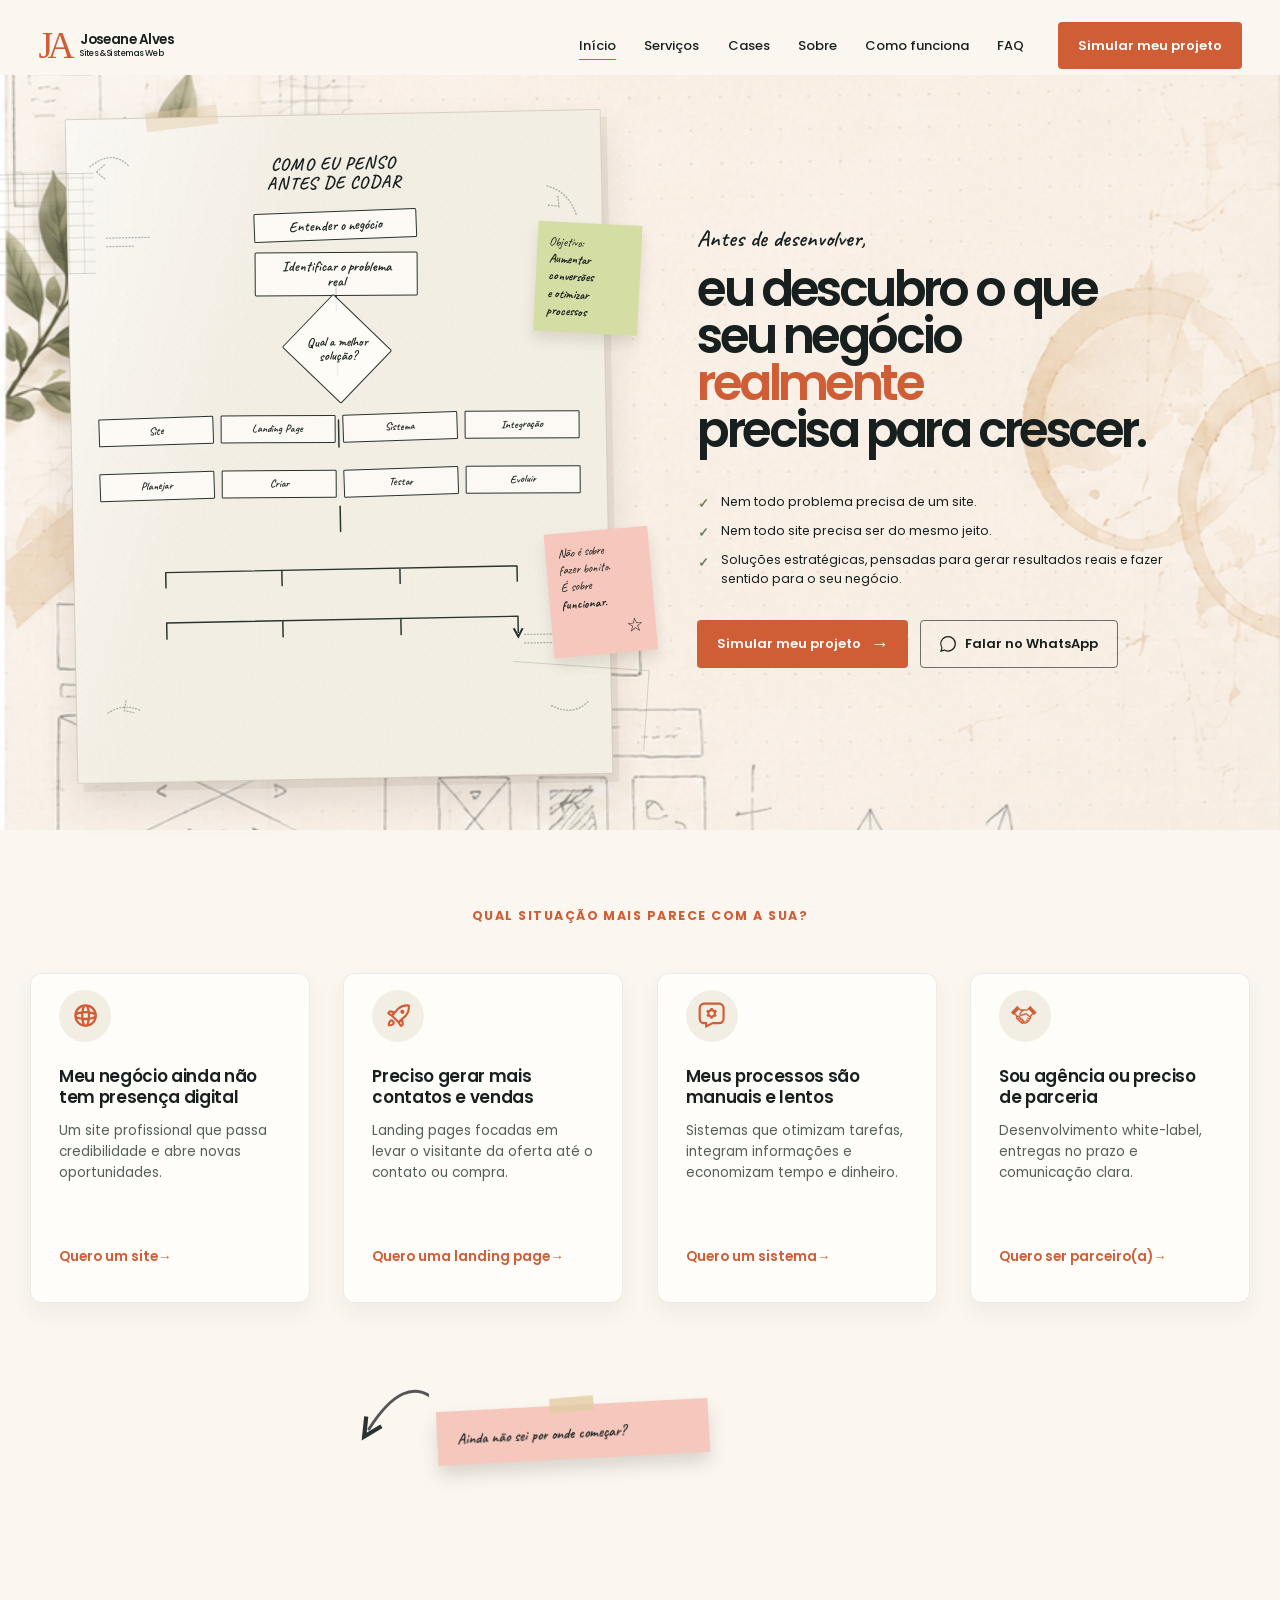
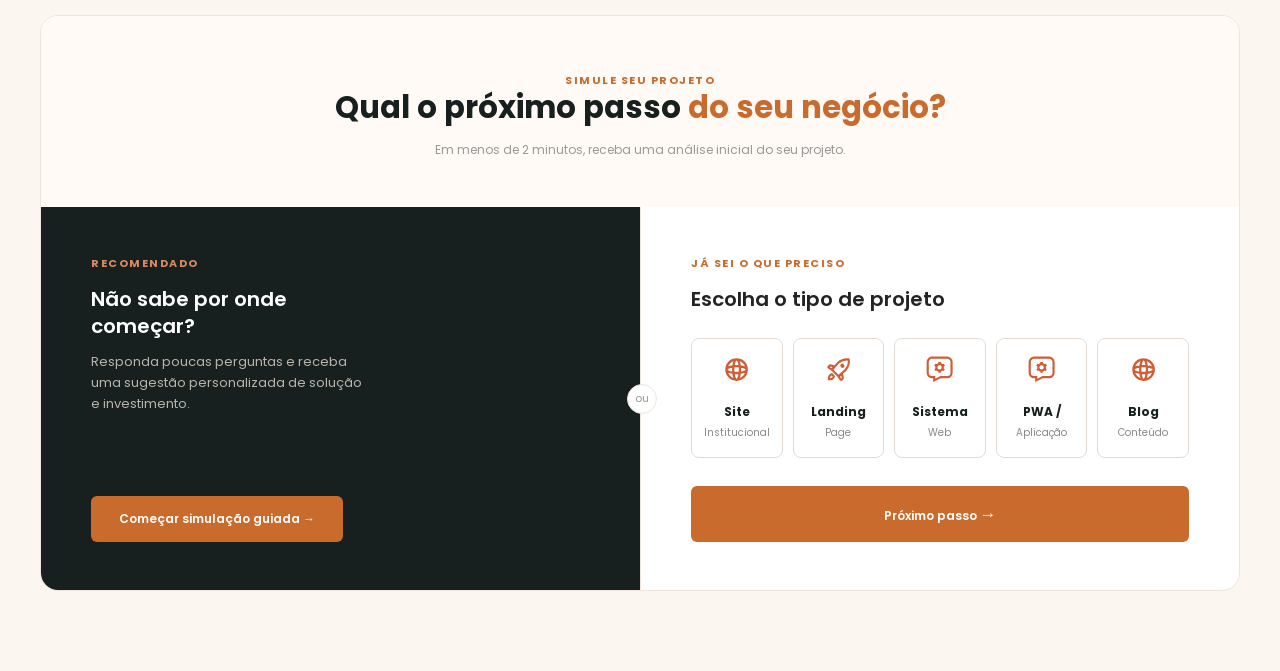
==== index.html @ 9ab56c83 "Criaçao da seçao do simulador com a versao beta dele funcionando (apenas para teste; o resultador na" ====
<!doctype html>
<html lang="pt-BR" class="is-mobile-hero">

<head>
  <!-- Metadados mínimos para uma página responsiva e encontrável. -->
  <meta charset="UTF-8">
  <meta name="viewport" content="width=device-width, initial-scale=1.0">
  <meta name="description"
    content="Joseane Alves — Sites e Sistemas Web pensados de forma estratégica para o seu negócio.">
  <title>Joseane Alves | Sites &amp; Sistemas Web</title>
  <!-- Poppins organiza a interface; Caveat dá o tom humano aos elementos de processo. -->
  <link rel="preconnect" href="https://fonts.googleapis.com">
  <link rel="preconnect" href="https://fonts.gstatic.com" crossorigin>
  <link
    href="https://fonts.googleapis.com/css2?family=Caveat:wght@500;600;700&amp;family=Poppins:wght@400;500;600;700&amp;display=swap"
    rel="stylesheet">
  <link rel="stylesheet" href="https://cloudflare.com">
  <link rel="stylesheet" href="css/style.css">
  <link rel="stylesheet" href="components/PostIt.css">
  <link rel="stylesheet" href="components/section-situacao.css">
  <link rel="stylesheet" href="components/simulador.css">
  <link rel="stylesheet" href="components/SituationCard.css">
</head>

<body>
  <!-- HEADER: marca, navegação desktop e gatilho acessível do menu móvel. -->
  <header class="site-header">
    <div class="site-header__inner container">
      <!-- A marca é um link para o início para facilitar o retorno à Hero. -->
      <a class="brand" href="#inicio" aria-label="Joseane Alves — início">
        <span class="brand__monogram" aria-hidden="true">JA</span>
        <span class="brand__name">Joseane Alves<small>Sites &amp; Sistemas Web</small></span>
      </a>

      <!-- Esta navegação só aparece acima do breakpoint de tablet. -->
      <nav class="desktop-nav" aria-label="Navegação principal">
        <a aria-current="page" href="#inicio">Início</a>
        <a href="#servicos">Serviços</a>
        <a href="#cases">Cases</a>
        <a href="#sobre">Sobre</a>
        <a href="#como-funciona">Como funciona</a>
        <a href="#faq">FAQ</a>
      </nav>

      <a class="header-cta" href="#simulador">Simular meu projeto</a>

      <!-- aria-controls aponta para #mobile-menu; o JS atualiza aria-expanded. -->
      <button class="menu-toggle" type="button" aria-expanded="false" aria-controls="mobile-menu">
        <span class="sr-only">Abrir menu</span>
        <span aria-hidden="true"></span><span aria-hidden="true"></span><span aria-hidden="true"></span>
      </button>
    </div>

    <!-- O atributo hidden garante que o menu fechado não receba foco. -->
    <nav class="mobile-nav" id="mobile-menu" aria-label="Navegação móvel" hidden>
      <div class="container mobile-nav__inner">
        <a aria-current="page" href="#inicio">Início</a>
        <a href="#servicos">Serviços</a><a href="#cases">Cases</a><a href="#sobre">Sobre</a>
        <a href="#como-funciona">Como funciona</a><a href="#faq">FAQ</a>
        <a class="button button--primary" href="#simulador">Simular meu projeto <span aria-hidden="true">→</span></a>
      </div>
    </nav>
  </header>

  <main id="inicio">
    <!-- HERO: a única seção desta primeira etapa. -->
    <section class="hero" aria-labelledby="hero-title">
      <div class="hero__inner container">
        <!-- Coluna editorial: mantém o único h1 do documento. -->
        <div class="hero__copy">
          <p class="hero__eyebrow">Antes de desenvolver,</p>
          <h1 id="hero-title">eu descubro o que<br>seu negócio <em>realmente</em><br>precisa para crescer.</h1>

          <ul class="hero__points">
            <li>Nem todo problema precisa de um site.</li>
            <li>Nem todo site precisa ser do mesmo jeito.</li>
            <li>Soluções estratégicas, pensadas para gerar resultados reais e fazer sentido para o seu negócio.</li>
          </ul>

          <div class="hero__actions">
            <a class="button button--primary" href="#simulador">Simular meu projeto <span
                aria-hidden="true">→</span></a>
            <!-- Troque somente WHATSAPP_NUMBER por DDI + DDD + número, sem espaços. -->
            <a class="button button--secondary" href="https://wa.me/5531988762922" data-whatsapp-link>
              <svg aria-hidden="true" viewBox="0 0 24 24">
                <path
                  d="M20.5 3.5A11.7 11.7 0 0 0 12.1 0C5.6 0 .4 5.3.4 11.8c0 2.1.6 4.1 1.6 5.8L.2 24l6.6-1.7a11.6 11.6 0 0 0 5.3 1.3h.1c6.5 0 11.7-5.3 11.7-11.8 0-3.1-1.2-6.1-3.4-8.3Zm-8.4 18.1h-.1a9.7 9.7 0 0 1-4.9-1.3l-.4-.2-3.9 1 1-3.8-.3-.4a9.9 9.9 0 1 1 8.6 4.7Z" />
              </svg>
              Falar no WhatsApp
            </a>
          </div>
        </div>

        <!-- Coluna visual: fluxo composto por HTML; o SVG complementa apenas as conexões. -->
        <div class="hero__visual" aria-label="Fluxograma: como eu penso antes de codar">
          <!-- Desktop -->
          <div class="paper-flow">
            <div class="paper-flow__tape" aria-hidden="true"></div>
            <!-- Rabiscos sutis para tirar o aspecto geométrico/corporativo do papel. -->
            <svg class="flow-doodle" viewBox="0 0 500 620" preserveAspectRatio="none" aria-hidden="true">
              <path
                d="M22 44c14-11 26-11 36 0m-30 5 8 7m-8-7 8-7M449 70c14 4 23 14 27 28m-26-10 10 1m-1-9 1 10M29 555c9-6 20-7 30-2m-13-9-2 9 9 2M444 556c13 7 25 6 34-3" />
              <path d="M36 111h42m-42 8h25M420 489h43m-43 8h29" />
            </svg>
            <p class="flow-title">Como eu penso<br>antes de codar</p>

            <!-- Post-its independentes: fáceis de editar sem tocar no diagrama. -->
            <div class="sticky sticky--goal">Objetivo:<br><strong>Aumentar conversões<br>e otimizar processos</strong>
            </div>
            <div class="sticky sticky--function">Não é sobre<br>fazer bonito.<br>É
              sobre<br><strong>funcionar.</strong><span aria-hidden="true">☆</span></div>

            <!-- Linhas do fluxo. viewBox mantém a proporção ao redimensionar o papel. -->
            <svg class="flow-lines" viewBox="0 0 500 620" preserveAspectRatio="none" aria-hidden="true">
              <defs>
                <marker id="arrow" markerWidth="9" markerHeight="9" refX="4" refY="4" orient="auto">
                  <path d="M1 1 7 4 1 7" fill="none" stroke="currentColor" stroke-width="1.4" />
                </marker>
              </defs>
              <path class="flow-line"
                d="M250 95 L250 126 M250 167 L250 198 M250 248 L250 278 M250 344 L250 372 M67 414 H433 M67 414 V431 M188 414 V431 M311 414 V431 M433 414 V431 M67 470 H433 M67 470 V488 M188 470 V488 M311 470 V488 M433 470 V488"
                marker-end="url(#arrow)" />
            </svg>

            <!-- Etapas principais. Mantê-las em HTML preserva leitura e adaptação responsiva. -->
            <ol class="flow-steps">
              <li class="flow-step flow-step--understand"><span>Entender o negócio</span></li>
              <li class="flow-step flow-step--identify"><span>Identificar o problema<br>real</span></li>
              <li class="flow-step flow-step--decision"><span>Qual a melhor<br>solução?</span></li>
            </ol>
            <div class="flow-solutions" aria-label="Soluções possíveis"><span>Site</span><span>Landing
                Page</span><span>Sistema</span><span>Integração</span></div>
            <div class="flow-process" aria-label="Etapas do processo">
              <span>Planejar</span><span>Criar</span><span>Testar</span><span>Evoluir</span>
            </div>

            <!-- Em celular, o resumo é inicial e details dá acesso ao conteúdo completo sem JavaScript. -->
            <details class="mobile-flow-details">
              <summary>Ver fluxo completo</summary>
              <div>
                <p><strong>Soluções</strong></p>
                <p>Site · Landing Page · Sistema · Integração</p>
                <p><strong>Processo</strong></p>
                <p>Planejar · Criar · Testar · Evoluir</p>
              </div>
            </details>
          </div>

          <!-- Tablet/Mobile -->
          <picture class="paper-image">

            <source media="(max-width:560px)" srcset="assets/svg/Folha-papel-mobile.svg">

            <img src="assets/svg/Folha-papel-tablet.svg" alt="Fluxograma ilustrando meu processo de trabalho.">

          </picture>

        </div>
      </div>
    </section>
    </div>

    <!-- ============================================================
     SEÇÃO: Qual situação mais parece com a sua
     ============================================================ -->
    <section class="situacao" id="situacao" aria-labelledby="situacao-titulo">
      <div class="container situacao__inner">

        <p class="situacao__eyebrow" id="situacao-titulo">Qual situação mais parece com a sua?</p>

        <div class="situacao__grid" data-situacao-grid>

          <!-- Card 1 -->
          <details class="situation-card" open style="--card-delay: 80ms;">
            <summary class="situation-card__summary">
              <span class="situation-card__icon-wrap">
                <svg class="situation-card__icon" width="16px" height="16px" viewBox="0 0 24 24" fill="none"
                  xmlns="http://www.w3.org/2000/svg">
                  <g id="SVGRepo_bgCarrier" stroke-width="0"></g>
                  <g id="SVGRepo_tracerCarrier" stroke-linecap="round" stroke-linejoin="round"></g>
                  <g id="SVGRepo_iconCarrier">
                    <path
                      d="M21 12C21 16.9706 16.9706 21 12 21M21 12C21 7.02944 16.9706 3 12 3M21 12C21 13.6569 16.9706 15 12 15C7.02944 15 3 13.6569 3 12M21 12C21 10.3431 16.9706 9 12 9C7.02944 9 3 10.3431 3 12M12 21C7.02944 21 3 16.9706 3 12M12 21C10.3431 21 9 16.9706 9 12C9 7.02944 10.3431 3 12 3M12 21C13.6569 21 15 16.9706 15 12C15 7.02944 13.6569 3 12 3M3 12C3 7.02944 7.02944 3 12 3"
                      stroke="#cf5d35" stroke-width="2" stroke-linecap="round" stroke-linejoin="round"></path>
                  </g>
                </svg>
              </span>
              <h3 class="situation-card__title">Meu negócio ainda não tem presença digital</h3>
              <svg class="situation-card__chevron" viewBox="0 0 20 20" fill="none" xmlns="http://www.w3.org/2000/svg"
                aria-hidden="true" focusable="false">
                <path d="M7 4L13 10L7 16" stroke="currentColor" stroke-width="1.8" stroke-linecap="round"
                  stroke-linejoin="round" />
              </svg>
            </summary>
            <div class="situation-card__content">
              <div class="situation-card__content-inner">
                <p class="situation-card__text">Um site profissional que passa credibilidade e abre novas oportunidades.
                </p>
                <a class="situation-card__link" href="#contato">Quero um site <span aria-hidden="true">→</span></a>
              </div>
            </div>
          </details>

          <!-- Card 2 -->
          <details class="situation-card" open style="--card-delay: 80ms;">
            <summary class="situation-card__summary">
              <span class="situation-card__icon-wrap">
                <svg class="situation-card__icon" fill="#cf5d35" width="16px" height="16px" viewBox="0 0 16 16"
                  xmlns="http://www.w3.org/2000/svg">
                  <g id="SVGRepo_bgCarrier" stroke-width="0"></g>
                  <g id="SVGRepo_tracerCarrier" stroke-linecap="round" stroke-linejoin="round"></g>
                  <g id="SVGRepo_iconCarrier">
                    <path
                      d="M2.67 10.73a3.52 3.52 0 0 0-.94 1.93 5 5 0 0 0-.07 1.1v.58h.8a5.05 5.05 0 0 0 .88-.08 3.46 3.46 0 0 0 1.93-.94 1.76 1.76 0 0 0-.14-2.48 1.76 1.76 0 0 0-2.46-.11zm1.74 1.73a2.26 2.26 0 0 1-1.26.6h-.22v-.22a2.26 2.26 0 0 1 .6-1.26.36.36 0 0 1 .24-.08.67.67 0 0 1 .47.22.54.54 0 0 1 .17.74zM14.65 2.24a.91.91 0 0 0-.89-.89A8.75 8.75 0 0 0 7.27 3.5L5.64 5.4l-2.4-.5a1 1 0 0 0-.92.27l-.68.68a1 1 0 0 0-.28.81 1 1 0 0 0 .45.74l2.06 1.32.13.08 3.2 3.25.08.08 1.32 2.06a1 1 0 0 0 .74.45h.11a1 1 0 0 0 .7-.29l.68-.68a1 1 0 0 0 .27-.92l-.5-2.39 1.84-1.58a8.79 8.79 0 0 0 2.21-6.54zM3.11 6.15l1.32.28-.64.75-1-.67zm6.38 7.1-.67-1 .75-.64.28 1.32zm2.39-5.11.18.17zm-.28-.28L7.92 11 5 8.08 8.14 4.4a7.44 7.44 0 0 1 5.26-1.8 7.48 7.48 0 0 1-1.8 5.26z">
                    </path>
                    <path d="M11.13 6.63a1.19 1.19 0 0 0-.06-1.7 1.16 1.16 0 1 0-1.64 1.63 1.2 1.2 0 0 0 1.7.07z">
                    </path>
                  </g>
                </svg>
              </span>
              <h3 class="situation-card__title">Preciso gerar mais contatos e vendas</h3>
              <svg class="situation-card__chevron" viewBox="0 0 20 20" fill="none" xmlns="http://www.w3.org/2000/svg"
                aria-hidden="true" focusable="false">
                <path d="M7 4L13 10L7 16" stroke="currentColor" stroke-width="1.8" stroke-linecap="round"
                  stroke-linejoin="round" />
              </svg>
            </summary>
            <div class="situation-card__content">
              <div class="situation-card__content-inner">
                <p class="situation-card__text">Landing pages focadas em levar o visitante da oferta até o contato ou
                  compra.</p>
                <a class="situation-card__link" href="#contato">Quero uma landing page <span
                    aria-hidden="true">→</span></a>
              </div>
            </div>
          </details>

          <!-- Card 3 -->
          <details class="situation-card" open style="--card-delay: 160ms;">
            <summary class="situation-card__summary">
              <span class="situation-card__icon-wrap">
                <svg class="situation-card__icon" width="16px" height="16px" viewBox="0 0 24 24" id="Layer_1"
                  data-name="Layer 1" xmlns="http://www.w3.org/2000/svg" fill="none" stroke="none">
                  <g id="SVGRepo_bgCarrier" stroke-width="0"></g>
                  <g id="SVGRepo_tracerCarrier" stroke-linecap="round" stroke-linejoin="round"></g>
                  <g id="SVGRepo_iconCarrier">
                    <defs>
                      <style>
                        .cls-1 {
                          fill: none;
                          stroke: #cf5d35;
                          stroke-miterlimit: 10;
                          stroke-width: 1.91px;
                        }
                      </style>
                    </defs>
                    <circle class="cls-1" cx="12" cy="10.07" r="2.86"></circle>
                    <line class="cls-1" x1="12" y1="7.2" x2="12" y2="5.3"></line>
                    <line class="cls-1" x1="12" y1="7.2" x2="12" y2="5.3"></line>
                    <line class="cls-1" x1="12" y1="14.84" x2="12" y2="12.93"></line>
                    <line class="cls-1" x1="9.52" y1="8.64" x2="7.87" y2="7.68"></line>
                    <line class="cls-1" x1="9.52" y1="8.64" x2="7.87" y2="7.68"></line>
                    <line class="cls-1" x1="16.13" y1="12.45" x2="14.48" y2="11.5"></line>
                    <line class="cls-1" x1="14.48" y1="8.64" x2="16.13" y2="7.68"></line>
                    <line class="cls-1" x1="14.48" y1="8.64" x2="16.13" y2="7.68"></line>
                    <line class="cls-1" x1="7.87" y1="12.45" x2="9.52" y2="11.5"></line>
                    <path class="cls-1"
                      d="M1.5,5.3v9.54a3.82,3.82,0,0,0,3.82,3.82H7.23v2.86L13,18.66h5.73a3.82,3.82,0,0,0,3.82-3.82V5.3a3.82,3.82,0,0,0-3.82-3.82H5.32A3.82,3.82,0,0,0,1.5,5.3Z">
                    </path>
                  </g>
                </svg>

              </span>
              <h3 class="situation-card__title">Meus processos são manuais e lentos</h3>
              <svg class="situation-card__chevron" viewBox="0 0 20 20" fill="none" xmlns="http://www.w3.org/2000/svg"
                aria-hidden="true" focusable="false">
                <path d="M7 4L13 10L7 16" stroke="currentColor" stroke-width="1.8" stroke-linecap="round"
                  stroke-linejoin="round" />
              </svg>
            </summary>
            <div class="situation-card__content">
              <div class="situation-card__content-inner">
                <p class="situation-card__text">Sistemas que otimizam tarefas, integram informações e economizam tempo e
                  dinheiro.</p>
                <a class="situation-card__link" href="#contato">Quero um sistema <span aria-hidden="true">→</span></a>
              </div>
            </div>
          </details>

          <!-- Card 4 -->
          <details class="situation-card" open style="--card-delay: 240ms;">
            <summary class="situation-card__summary">
              <span class="situation-card__icon-wrap">
                <img class="situation-card__icon" src="assets/svg/Vector.svg" alt="Sou agência ou preciso de parceria">
              </span>
              <h3 class="situation-card__title">Sou agência ou preciso de parceria</h3>
              <svg class="situation-card__chevron" viewBox="0 0 20 20" fill="none" xmlns="http://www.w3.org/2000/svg"
                aria-hidden="true" focusable="false">
                <path d="M7 4L13 10L7 16" stroke="currentColor" stroke-width="1.8" stroke-linecap="round"
                  stroke-linejoin="round" />
              </svg>
            </summary>
            <div class="situation-card__content">
              <div class="situation-card__content-inner">
                <p class="situation-card__text">Desenvolvimento white-label, entregas no prazo e comunicação clara.</p>
                <a class="situation-card__link" href="#contato">Quero ser parceiro(a) <span
                    aria-hidden="true">→</span></a>
              </div>
            </div>
          </details>

        </div>

        <div class="situacao__footer" data-situacao-footer>
          <div class="situacao__prompt">
            <svg xmlns="http://w3.org" viewBox="0 0 100 100" width="100" height="100">
              <defs>
                <!-- Definição da ponta da seta em V (estilo desenho à mão) -->
                <marker id="arrow" viewBox="0 0 10 10" refX="6" refY="5" markerWidth="8" markerHeight="8"
                  orient="auto-start-reverse">
                  <path d="M 2 2 L 7 5 L 2 8" fill="none" stroke="#555" stroke-width="1.5" stroke-linecap="round"
                    stroke-linejoin="round" />
                </marker>
              </defs>

              <!-- O traçado começa na direita (105,40), sobe em arco e desce apontando para a esquerda (40,70) -->
              <path d="M 105 40 Q 75 15 40 70" fill="none" stroke="#555" stroke-width="3" stroke-linecap="round"
                marker-end="url(#arrow)" />
            </svg>


            <div class="post-it" style="--tilt: -3deg;" tabindex="0">
              <p class="post-it__line post-it__line--main">Ainda não sei por onde começar?</p>
              <p class="post-it__line post-it__line--reveal">Tudo bem. Eu descubro isso junto com você.</p>
            </div>
          </div>

          <a class="button button--primary situacao__cta" href="#simulador">
            Simular meu projeto <span aria-hidden="true">→</span>
          </a>
        </div>

      </div>
    </section>
    <section class="section" id="comoEuTrabalho" aria-labelledby="comoEuTrabalho-titulo">

    </section>
    <section class="quemSouEu" id="quemSouEu" aria-labelledby="quemSouEu-titulo">

    </section>
    <section class="casesEmDestaque" id="casesEmDestaque" aria-labelledby="casesEmDestaque-titulo">

    </section>
    <!-- ============================================================
     SIMULADOR — dois caminhos: guiado (recomendado para a maioria
     que ainda não sabe o que precisa) e escolha direta (para quem
     já sabe o tipo de projeto).
     ============================================================ -->

<section id="simulador">
 
  <div class="simulador-container">
 
    <!-- CABEÇALHO: fora da divisão de colunas, comanda a seção inteira -->
    <div class="simulador-cabecalho">
 
      <span class="simulador-label">
        SIMULE SEU PROJETO
      </span>
 
      <h2>
        Qual o
        próximo
        passo <span>do seu negócio?</span>
      </h2>
 
      <p class="simulador-tempo">
        Em menos de 2 minutos, receba uma
        análise inicial do seu projeto.
      </p>
 
    </div>
 
 
    <!-- COLUNAS: só se dividem depois do título -->
    <div class="simulador-colunas">
 
      <!-- CAMINHO GUIADO (recomendado) -->
      <aside class="simulador-beneficios">
 
        <span class="simulador-label">
          RECOMENDADO
        </span>
 
        <h3>
          Não sabe por onde
          começar?
        </h3>
 
        <p class="beneficio-intro">
          Responda poucas perguntas e receba
          uma sugestão personalizada de solução
          e investimento.
        </p>
 
        <button type="button" id="abrirSimulador" class="botao-iniciar">
          Começar simulação guiada
          <span aria-hidden="true">→</span>
        </button>
 
      </aside>
 
 
      <!-- ESCOLHA DIRETA -->
      <div class="simulador-escolha">
 
        <span class="simulador-label">
          JÁ SEI O QUE PRECISO
        </span>
 
        <h3>
          Escolha o tipo de projeto
        </h3>
 
        <div class="opcoes-projeto">
 
          <label class="opcao-projeto">
 
            <input type="checkbox" name="projeto" value="site">
 
            <span class="opcao-conteudo">
 
              <span class="opcao-icone">
                <svg class="situation-card__icon" width="16px" height="16px" viewBox="0 0 24 24" fill="none"
                  xmlns="http://www.w3.org/2000/svg">
                  <g id="SVGRepo_bgCarrier" stroke-width="0"></g>
                  <g id="SVGRepo_tracerCarrier" stroke-linecap="round" stroke-linejoin="round"></g>
                  <g id="SVGRepo_iconCarrier">
                    <path
                      d="M21 12C21 16.9706 16.9706 21 12 21M21 12C21 7.02944 16.9706 3 12 3M21 12C21 13.6569 16.9706 15 12 15C7.02944 15 3 13.6569 3 12M21 12C21 10.3431 16.9706 9 12 9C7.02944 9 3 10.3431 3 12M12 21C7.02944 21 3 16.9706 3 12M12 21C10.3431 21 9 16.9706 9 12C9 7.02944 10.3431 3 12 3M12 21C13.6569 21 15 16.9706 15 12C15 7.02944 13.6569 3 12 3M3 12C3 7.02944 7.02944 3 12 3"
                      stroke="#cf5d35" stroke-width="2" stroke-linecap="round" stroke-linejoin="round"></path>
                  </g>
                </svg>
 
              </span>
 
              <strong>Site</strong>
 
              <small>
                Institucional
              </small>
 
            </span>
 
          </label>
 
 
          <label class="opcao-projeto">
 
            <input type="checkbox" name="projeto" value="landing-page">
 
            <span class="opcao-conteudo">
 
              <span class="opcao-icone"><svg class="situation-card__icon" fill="#cf5d35" width="16px" height="16px"
                  viewBox="0 0 16 16" xmlns="http://www.w3.org/2000/svg">
                  <g id="SVGRepo_bgCarrier" stroke-width="0"></g>
                  <g id="SVGRepo_tracerCarrier" stroke-linecap="round" stroke-linejoin="round"></g>
                  <g id="SVGRepo_iconCarrier">
                    <path
                      d="M2.67 10.73a3.52 3.52 0 0 0-.94 1.93 5 5 0 0 0-.07 1.1v.58h.8a5.05 5.05 0 0 0 .88-.08 3.46 3.46 0 0 0 1.93-.94 1.76 1.76 0 0 0-.14-2.48 1.76 1.76 0 0 0-2.46-.11zm1.74 1.73a2.26 2.26 0 0 1-1.26.6h-.22v-.22a2.26 2.26 0 0 1 .6-1.26.36.36 0 0 1 .24-.08.67.67 0 0 1 .47.22.54.54 0 0 1 .17.74zM14.65 2.24a.91.91 0 0 0-.89-.89A8.75 8.75 0 0 0 7.27 3.5L5.64 5.4l-2.4-.5a1 1 0 0 0-.92.27l-.68.68a1 1 0 0 0-.28.81 1 1 0 0 0 .45.74l2.06 1.32.13.08 3.2 3.25.08.08 1.32 2.06a1 1 0 0 0 .74.45h.11a1 1 0 0 0 .7-.29l.68-.68a1 1 0 0 0 .27-.92l-.5-2.39 1.84-1.58a8.79 8.79 0 0 0 2.21-6.54zM3.11 6.15l1.32.28-.64.75-1-.67zm6.38 7.1-.67-1 .75-.64.28 1.32zm2.39-5.11.18.17zm-.28-.28L7.92 11 5 8.08 8.14 4.4a7.44 7.44 0 0 1 5.26-1.8 7.48 7.48 0 0 1-1.8 5.26z">
                    </path>
                    <path d="M11.13 6.63a1.19 1.19 0 0 0-.06-1.7 1.16 1.16 0 1 0-1.64 1.63 1.2 1.2 0 0 0 1.7.07z">
                    </path>
                  </g>
                </svg></span>
 
              <strong>Landing</strong>
 
              <small>
                Page
              </small>
 
            </span>
 
          </label>
 
 
          <label class="opcao-projeto">
 
            <input type="checkbox" name="projeto" value="sistema">
 
            <span class="opcao-conteudo">
 
              <span class="opcao-icone"><svg class="situation-card__icon" width="16px" height="16px"
                  viewBox="0 0 24 24" id="Layer_1" data-name="Layer 1" xmlns="http://www.w3.org/2000/svg" fill="none"
                  stroke="none">
                  <g id="SVGRepo_bgCarrier" stroke-width="0"></g>
                  <g id="SVGRepo_tracerCarrier" stroke-linecap="round" stroke-linejoin="round"></g>
                  <g id="SVGRepo_iconCarrier">
                    <defs>
                      <style>
                        .cls-1 {
                          fill: none;
                          stroke: #cf5d35;
                          stroke-miterlimit: 10;
                          stroke-width: 1.91px;
                        }
                      </style>
                    </defs>
                    <circle class="cls-1" cx="12" cy="10.07" r="2.86"></circle>
                    <line class="cls-1" x1="12" y1="7.2" x2="12" y2="5.3"></line>
                    <line class="cls-1" x1="12" y1="7.2" x2="12" y2="5.3"></line>
                    <line class="cls-1" x1="12" y1="14.84" x2="12" y2="12.93"></line>
                    <line class="cls-1" x1="9.52" y1="8.64" x2="7.87" y2="7.68"></line>
                    <line class="cls-1" x1="9.52" y1="8.64" x2="7.87" y2="7.68"></line>
                    <line class="cls-1" x1="16.13" y1="12.45" x2="14.48" y2="11.5"></line>
                    <line class="cls-1" x1="14.48" y1="8.64" x2="16.13" y2="7.68"></line>
                    <line class="cls-1" x1="14.48" y1="8.64" x2="16.13" y2="7.68"></line>
                    <line class="cls-1" x1="7.87" y1="12.45" x2="9.52" y2="11.5"></line>
                    <path class="cls-1"
                      d="M1.5,5.3v9.54a3.82,3.82,0,0,0,3.82,3.82H7.23v2.86L13,18.66h5.73a3.82,3.82,0,0,0,3.82-3.82V5.3a3.82,3.82,0,0,0-3.82-3.82H5.32A3.82,3.82,0,0,0,1.5,5.3Z">
                    </path>
                  </g>
                </svg></span>
 
              <strong>Sistema</strong>
 
              <small>
                Web
              </small>
 
            </span>
 
          </label>
 
 
          <label class="opcao-projeto">
 
            <input type="checkbox" name="projeto" value="pwa">
 
            <span class="opcao-conteudo">
 
              <span class="opcao-icone"><svg class="situation-card__icon" width="16px" height="16px"
                  viewBox="0 0 24 24" id="Layer_1" data-name="Layer 1" xmlns="http://www.w3.org/2000/svg" fill="none"
                  stroke="none">
                  <g id="SVGRepo_bgCarrier" stroke-width="0"></g>
                  <g id="SVGRepo_tracerCarrier" stroke-linecap="round" stroke-linejoin="round"></g>
                  <g id="SVGRepo_iconCarrier">
                    <defs>
                      <style>
                        .cls-1 {
                          fill: none;
                          stroke: #cf5d35;
                          stroke-miterlimit: 10;
                          stroke-width: 1.91px;
                        }
                      </style>
                    </defs>
                    <circle class="cls-1" cx="12" cy="10.07" r="2.86"></circle>
                    <line class="cls-1" x1="12" y1="7.2" x2="12" y2="5.3"></line>
                    <line class="cls-1" x1="12" y1="7.2" x2="12" y2="5.3"></line>
                    <line class="cls-1" x1="12" y1="14.84" x2="12" y2="12.93"></line>
                    <line class="cls-1" x1="9.52" y1="8.64" x2="7.87" y2="7.68"></line>
                    <line class="cls-1" x1="9.52" y1="8.64" x2="7.87" y2="7.68"></line>
                    <line class="cls-1" x1="16.13" y1="12.45" x2="14.48" y2="11.5"></line>
                    <line class="cls-1" x1="14.48" y1="8.64" x2="16.13" y2="7.68"></line>
                    <line class="cls-1" x1="14.48" y1="8.64" x2="16.13" y2="7.68"></line>
                    <line class="cls-1" x1="7.87" y1="12.45" x2="9.52" y2="11.5"></line>
                    <path class="cls-1"
                      d="M1.5,5.3v9.54a3.82,3.82,0,0,0,3.82,3.82H7.23v2.86L13,18.66h5.73a3.82,3.82,0,0,0,3.82-3.82V5.3a3.82,3.82,0,0,0-3.82-3.82H5.32A3.82,3.82,0,0,0,1.5,5.3Z">
                    </path>
                  </g>
                </svg></span>
 
              <strong>PWA /</strong>
 
              <small>
                Aplicação
              </small>
 
            </span>
 
          </label>
 
 
          <label class="opcao-projeto">
 
            <input type="checkbox" name="projeto" value="blog">
 
            <span class="opcao-conteudo">
 
              <span class="opcao-icone"><svg class="situation-card__icon" width="16px" height="16px"
                  viewBox="0 0 24 24" fill="none" xmlns="http://www.w3.org/2000/svg">
                  <g id="SVGRepo_bgCarrier" stroke-width="0"></g>
                  <g id="SVGRepo_tracerCarrier" stroke-linecap="round" stroke-linejoin="round"></g>
                  <g id="SVGRepo_iconCarrier">
                    <path
                      d="M21 12C21 16.9706 16.9706 21 12 21M21 12C21 7.02944 16.9706 3 12 3M21 12C21 13.6569 16.9706 15 12 15C7.02944 15 3 13.6569 3 12M21 12C21 10.3431 16.9706 9 12 9C7.02944 9 3 10.3431 3 12M12 21C7.02944 21 3 16.9706 3 12M12 21C10.3431 21 9 16.9706 9 12C9 7.02944 10.3431 3 12 3M12 21C13.6569 21 15 16.9706 15 12C15 7.02944 13.6569 3 12 3M3 12C3 7.02944 7.02944 3 12 3"
                      stroke="#cf5d35" stroke-width="2" stroke-linecap="round" stroke-linejoin="round"></path>
                  </g>
                </svg></span>
 
              <strong>Blog</strong>
 
              <small>
                Conteúdo
              </small>
 
            </span>
 
          </label>
 
        </div>
 
 
        <button type="button" id="proximoProjeto" class="botao-proximo">
 
          Próximo passo
 
          <span>→</span>
 
        </button>
 
      </div>
 
    </div>
 
  </div>
 
</section>


    <!-- ========================================================
     MODAL DO SIMULADOR
     ======================================================== -->

    <div id="modalSimulador" class="modal-simulador" aria-hidden="true">

      <div class="modal-conteudo">

        <button type="button" id="fecharSimulador" class="fechar-simulador" aria-label="Fechar simulador">

          ×

        </button>


        <!-- COLUNA ESQUERDA DO MODAL -->
        <aside class="modal-intro">

          <span class="simulador-label">
            SIMULE SEU PROJETO
          </span>

          <h2>
            Vamos entender
            <span>o que seu negócio precisa.</span>
          </h2>

          <ol class="modal-etapas">

            <li class="ativa">
              <span>01.</span>
              <span>Público</span>
            </li>

            <li>
              <span>02.</span>
              <span>Objetivo</span>
            </li>

            <li>
              <span>03.</span>
              <span>Necessidades</span>
            </li>

          </ol>

        </aside>


        <!-- ÁREA DAS PERGUNTAS -->
        <main class="modal-perguntas">

          <div class="indicador-etapa">

            <span id="numeroEtapa">
              01
            </span>

          </div>


          <form id="formSimulador">

            <!-- ETAPA 1: PÚBLICO -->

            <div class="etapa" id="etapa1">

              <div class="etapa-cabecalho">

                <h3>
                  Quem você quer alcançar
                  ou atender?
                </h3>

              </div>

              <div class="opcoes">

                <label class="opcao-radio">
                  <input type="checkbox" name="publico" value="consumidores">
                  Pessoas / consumidores
                </label>

                <label class="opcao-radio">
                  <input type="checkbox" name="publico" value="empresas">
                  Empresas
                </label>

                <label class="opcao-radio">
                  <input type="checkbox" name="publico" value="profissionais">
                  Profissionais / prestadores
                </label>

                <label class="opcao-radio">
                  <input type="checkbox" name="publico" value="clientes-atuais">
                  Clientes atuais
                </label>

                <label class="opcao-radio">
                  <input type="checkbox" name="publico" value="novos-clientes">
                  Novos clientes
                </label>

              </div>

            </div>


            <!-- ETAPA 2: OBJETIVO -->

            <div class="etapa" id="etapa2">

              <div class="etapa-cabecalho">

                <h3>
                  O que você gostaria
                  de alcançar?
                </h3>

              </div>

              <div class="opcoes">

                <label class="opcao-radio">
                  <input type="radio" name="objetivo" value="apresentar">
                  Apresentar melhor minha empresa
                </label>

                <label class="opcao-radio">
                  <input type="radio" name="objetivo" value="atrair-clientes">
                  Atrair novos clientes
                </label>

                <label class="opcao-radio">
                  <input type="radio" name="objetivo" value="vender">
                  Vender produtos ou serviços
                </label>

                <label class="opcao-radio">
                  <input type="radio" name="objetivo" value="agendamento">
                  Receber mais agendamentos
                </label>

                <label class="opcao-radio">
                  <input type="radio" name="objetivo" value="automatizar">
                  Automatizar processos
                </label>

              </div>

            </div>


            <!-- ETAPA 3: PERGUNTAS ESPECÍFICAS -->

            <div class="etapa" id="etapa3">

              <div id="perguntasProjeto"></div>

            </div>


            <div class="modal-navegacao">

              <button type="button" id="voltarProjeto" class="botao-voltar">

                Voltar

              </button>

              <button type="submit" class="botao-proximo">

                Próximo passo
                <span>→</span>

              </button>

            </div>

          </form>


          <!-- RESULTADO -->

          <div id="resultadoFinal" class="resultado-final">

            <span class="resultado-icone">
              ✓
            </span>

            <h3>
              Encontramos um caminho
              para o seu projeto.
            </h3>

            <p>
              Com base nas suas respostas,
              estas são as soluções que podem
              fazer mais sentido para o seu negócio.
            </p>

            <div id="projetosSugeridos"></div>

          </div>

        </main>

      </div>

    </div>
  </main>
  <!-- JS no fim do body: garante que os elementos já existam antes de serem selecionados. -->
  <script src="js/main.js"></script>
  <script src="components/section-situacao.js"></script>
  <script src="components/simulador.js"></script>
</body>

</html>
---- css/style.css ----
/* ========================================================================== 
   1. TOKENS GLOBAIS — altere cores, larguras, raios e fontes neste bloco.
   ========================================================================== */
:root {
   --cream: #fbf7f0;
   --paper: #fffdf9;
   --paper-warm: #f3eee4;
   --charcoal: #17201f;
   --muted: #53605a;
   --terracotta: #cf5d35;
   --terracotta-dark: #aa4528;
   --green: #708363;
   --green-pale: #d4dda4;
   --coral-pale: #f6c8bd;
   --line: #27342f;
   --container: 1320px;
   --page-padding: clamp(1.25rem, 3vw, 3rem);
   --radius: .25rem;
   --radiusCard: .75rem;
   --shadow: 0 1.25rem 2.4rem rgba(54, 43, 31, .12);
   --transition: 180ms ease;
   --sans: "Poppins", Arial, sans-serif;
   --hand: "Caveat", "Segoe Print", cursive;
}

/* MAPA DE CLASSES
   .container centraliza o conteúdo; .site-header reúne toda a navegação.
   .brand, .desktop-nav, .mobile-nav e .menu-toggle formam o Header.
   .hero__copy é a coluna editorial; .hero__visual contém o diagrama.
   .paper-flow é a folha; .flow-* são etapas, linhas e grupos do fluxograma.
   .sticky, .sticky--goal e .sticky--function são os post-its independentes.
   .button é a base dos CTAs; --primary e --secondary são seus modificadores.
   .is-animating é uma classe temporária no <html>, controlada por main.js. */

/* 2. BASE: reset pequeno, acessibilidade e largura centralizada reutilizável. */
* {
   box-sizing: border-box;
}

html {
   scroll-behavior: smooth;
}

body {
   margin: 0;
   min-width: 320px;
   overflow-x: hidden;
   color: var(--charcoal);
   background: var(--cream);
   font-family: var(--sans);
}

a {
   color: inherit;
   text-decoration: none;
}

button {
   font: inherit;
}

.container {
   width: min(100% - (var(--page-padding) * 2), var(--container));
   margin-inline: auto;
}

.sr-only {
   position: absolute;
   width: 1px;
   height: 1px;
   padding: 0;
   margin: -1px;
   overflow: hidden;
   clip: rect(0, 0, 0, 0);
   white-space: nowrap;
   border: 0;
}

:focus-visible {
   outline: 3px solid var(--terracotta);
   outline-offset: 4px;
}

/* ========================================================================== 
   3. HEADER — desktop exibe .desktop-nav; menu móvel aparece no breakpoint.
   ========================================================================== */
.site-header {
   position: relative;
   z-index: 10;
   padding: 1rem 0 0;
}

.site-header__inner {
   min-height: 3.7rem;
   display: flex;
   align-items: center;
   gap: 1.5rem;
}

.brand {
   display: inline-flex;
   flex-shrink: 0;
   align-items: center;
   gap: .7rem;
}

.brand__monogram {
   color: var(--terracotta);
   font-family: Georgia, serif;
   font-size: 2.35rem;
   line-height: 1;
   letter-spacing: -.15em;
}

.brand__name {
   display: grid;
   gap: .1rem;
   font-size: .84rem;
   font-weight: 600;
   letter-spacing: -.04em;
   line-height: 1.1;
}

.brand__name small {
   font-size: .52rem;
   font-weight: 500;
}

.desktop-nav {
   display: flex;
   align-items: center;
   justify-content: center;
   gap: clamp(1.1rem, 2.2vw, 2.1rem);
   margin-left: auto;
   font-size: 13px;
   font-weight: 500;
}

.desktop-nav a {
   position: relative;
   padding-block: .65rem;
}

.desktop-nav a::after {
   position: absolute;
   right: 0;
   bottom: .35rem;
   left: 0;
   height: 1px;
   content: "";
   background: var(--terracotta);
   transform: scaleX(0);
   transition: transform var(--transition);
}

.desktop-nav a:hover::after,
.desktop-nav a[aria-current="page"]::after {
   transform: scaleX(1);
}

.header-cta {
   flex-shrink: 0;
   margin-left: .6rem;
   padding: .85rem 1.25rem;
   border-radius: var(--radius);
   color: #fff;
   background: var(--terracotta);
   font-size: 13px;
   font-weight: 600;
   transition: background var(--transition), transform var(--transition);
}

.header-cta:hover {
   background: var(--terracotta-dark);
   transform: translateY(-1px);
}

/* O botão contém um texto somente para leitores de tela e três traços visuais. */
.menu-toggle {
   display: none;
   width: 2.75rem;
   height: 2.75rem;
   padding: .65rem;
   border: 0;
   color: var(--charcoal);
   background: transparent;
   cursor: pointer;
}

.menu-toggle span:not(.sr-only) {
   display: block;
   width: 1.15rem;
   height: 2px;
   margin: .22rem auto;
   background: currentColor;
   transition: transform var(--transition), opacity var(--transition);
}

.menu-toggle[aria-expanded="true"] span:nth-of-type(2) {
   transform: translateY(6px) rotate(45deg);
}

.menu-toggle[aria-expanded="true"] span:nth-of-type(3) {
   opacity: 0;
}

.menu-toggle[aria-expanded="true"] span:nth-of-type(4) {
   transform: translateY(-6px) rotate(-45deg);
}

.mobile-nav {
   padding: .65rem 0 1.15rem;
   border-bottom: 1px solid rgba(23, 32, 31, .12);
   background: var(--cream);
}

.mobile-nav__inner {
   display: grid;
   gap: .15rem;
}

.mobile-nav a:not(.button) {
   padding: .8rem 0;
   border-bottom: 1px solid rgba(23, 32, 31, .1);
   font-size: .94rem;
   font-weight: 700;
}

.mobile-nav .button {
   justify-self: start;
   margin-top: .85rem;
}

/* ========================================================================== 
   4. HERO EDITORIAL — texto, lista de argumentos e CTAs.
   ========================================================================== */
.hero {
   position: relative;
   isolation: isolate;
   padding: clamp(1.75rem, 3vw, 3.25rem) 0 clamp(2.75rem, 4vw, 4.25rem);
   background: var(--cream) url("../assets/img/hero-desktop.webp") center center / cover repeat-y;
}

.hero::before {
   position: absolute;
   inset: 0;
   z-index: -1;
   content: "";
   background: rgba(255, 253, 248, .08);
}

/* Desktop: texto e diagrama têm peso visual semelhante. */
.hero__inner {
   display: grid;
   grid-template-columns: minmax(27rem, 1.05fr) minmax(23rem, .95fr);
   align-items: center;
   gap: clamp(2.5rem, 4.5vw, 5rem);
}

.hero__copy {
   max-width: 34rem;
}

.hero__eyebrow {
   margin: 0 0 .8rem;
   font-family: var(--hand);
   font-size: clamp(1.25rem, 1.8vw, 1.65rem);
   font-weight: 600;
}

h1 {
   max-width: 31rem;
   margin: 0;
   font-size: clamp(2.6rem, 3.8vw, 3.85rem);
   font-weight: 600;
   letter-spacing: -.074em;
   line-height: .97;
}

h1 em {
   color: var(--terracotta);
   font-style: normal;
}

.hero__points {
   display: grid;
   gap: .65rem;
   max-width: 32rem;
   padding: 0;
   margin: clamp(1.8rem, 3vw, 2.7rem) 0 0;
   list-style: none;
   font-size: clamp(.78rem, .95vw, .95rem);
   font-weight: 400;
   line-height: 1.5;
}

.hero__points li {
   position: relative;
   padding-left: 1.45rem;
}

.hero__points li::before {
   position: absolute;
   top: .1rem;
   left: .05rem;
   color: var(--green);
   content: "✓";
   font-size: 1.05em;
   font-weight: 900;
}

.hero__actions {
   display: flex;
   flex-wrap: wrap;
   gap: .75rem;
   margin-top: clamp(1.6rem, 2.5vw, 2.25rem);
}

.button {
   display: inline-flex;
   min-height: 3rem;
   align-items: center;
   justify-content: center;
   gap: .6rem;
   padding: .8rem 1.15rem;
   border: 1px solid transparent;
   border-radius: var(--radius);
   font-size: 13px;
   font-weight: 600;
   transition: color var(--transition), background var(--transition), border-color var(--transition), transform var(--transition);
}

.button span {
   font-size: 1.15rem;
   line-height: 0;
}

.button--primary {
   color: #fff;
   background: var(--terracotta);
}

.button--primary:hover {
   background: var(--terracotta-dark);
   transform: translateY(-2px);
}

.button--secondary {
   border-color: rgba(23, 32, 31, .62);
   background: transparent;
}

.button--secondary:hover {
   border-color: var(--charcoal);
   background: var(--paper);
   transform: translateY(-2px);
}

.button svg {
   width: 1rem;
   height: 1rem;
   fill: currentColor;
}

/* ========================================================================== 
   5. FLUXOGRAMA — papel, etapas HTML, post-its e linhas SVG.
   ========================================================================== */
.hero__visual {
   order: -1;
   min-width: 0;
}

.paper-image {
   display: none;
}

.paper-flow {
   position: relative;
   width: min(100%, 34rem, 59.6vh);
   aspect-ratio: 500/620;
   max-height: min(900px, 90vh);
   margin-inline: auto;
   padding: 2.45rem 1.7rem 1.5rem;
   overflow: visible;
   border: 1px solid rgba(99, 83, 59, .2);
   border-radius: .1rem;
   background: radial-gradient(rgba(76, 63, 46, .08) .65px, transparent .8px) 0 0/9px 9px, linear-gradient(108deg, rgba(255, 255, 255, .6), transparent 34%), var(--paper-warm);
   box-shadow: 6px 8px 0 rgba(103, 84, 58, .08), var(--shadow);
   transform: rotate(-1.1deg);
}

/* Pseudo-elementos simulam wireframes discretos, sem depender de imagens externas. */
.paper-flow::before,
.paper-flow::after {
   position: absolute;
   z-index: -1;
   content: "";
   border: 1px solid rgba(112, 131, 99, .28);
}

.paper-flow::before {
   width: 6.2rem;
   height: 6.2rem;
   top: 8%;
   left: -4.6rem;
   border-right: 0;
   background: repeating-linear-gradient(0deg, transparent 0 10px, rgba(112, 131, 99, .15) 11px 12px), repeating-linear-gradient(90deg, transparent 0 13px, rgba(112, 131, 99, .15) 14px 15px);
}

.paper-flow::after {
   width: 8.5rem;
   height: 5rem;
   right: -2.2rem;
   bottom: 1.7rem;
   border-left: 0;
   border-bottom: 0;
   transform: rotate(5deg);
}

.paper-flow__tape {
   position: absolute;
   width: 4.5rem;
   height: 1.2rem;
   top: -.55rem;
   left: 15%;
   opacity: .62;
   background: rgba(225, 204, 166, .76);
   transform: rotate(-6deg);
}

.flow-doodle {
   position: absolute;
   inset: 0;
   z-index: 0;
   width: 100%;
   height: 100%;
   color: rgba(39, 52, 47, .35);
   pointer-events: none;
}

.flow-doodle path {
   fill: none;
   stroke: currentColor;
   stroke-width: 1.2;
   stroke-linecap: round;
   stroke-dasharray: 1 2;
}

.flow-title {
   position: relative;
   z-index: 2;
   width: max-content;
   margin: 0 auto 1.15rem;
   font-family: var(--hand);
   text-align: center;
   text-transform: uppercase;
   font-size: clamp(.95rem, 1.35vw, 1.2rem);
   font-weight: 700;
   letter-spacing: .07em;
   line-height: 1.1;
}

.flow-lines {
   position: absolute;
   z-index: 0;
   inset: 5.1rem 1.7rem 1.5rem;
   width: calc(100% - 3.4rem);
   height: calc(100% - 6.6rem);
   color: var(--line);
   overflow: visible;
}

.flow-line {
   fill: none;
   stroke: currentColor;
   stroke-width: 1.55;
   stroke-linecap: round;
   stroke-linejoin: round;
}

.flow-steps,
.flow-solutions,
.flow-process {
   position: relative;
   z-index: 1;
   padding: 0;
   margin: 0;
   list-style: none;
}

.flow-steps {
   display: grid;
   justify-items: center;
   gap: .78rem;
}

.flow-step {
   --tilt: -1deg;
   display: grid;
   min-width: 10.2rem;
   place-items: center;
   padding: .38rem .65rem;
   border: 1.45px solid var(--line);
   border-radius: .1rem;
   background: rgba(255, 253, 249, .82);
   font-family: var(--hand);
   text-align: center;
   font-size: clamp(.9rem, 1.1vw, 1.04rem);
   font-weight: 600;
   line-height: 1.05;
   transform: rotate(var(--tilt));
}

.flow-step--identify {
   --tilt: .8deg;
}

.flow-step--decision {
   --tilt: 45deg;
   min-width: 5.15rem;
   min-height: 4.6rem;
   margin-block: .15rem 1.55rem;
   padding: .55rem;
   background: rgba(255, 253, 249, .92);
}

.flow-step--decision span {
   display: block;
   transform: rotate(-45deg);
   font-size: .84rem;
}

.flow-solutions,
.flow-process {
   display: grid;
   grid-template-columns: repeat(4, 1fr);
   gap: .45rem;
}

.flow-solutions {
   margin-top: .25rem;
}

.flow-process {
   margin-top: 1.7rem;
}

.flow-solutions span,
.flow-process span {
   display: grid;
   min-width: 0;
   min-height: 1.75rem;
   place-items: center;
   padding: .25rem;
   border: 1.3px solid var(--line);
   border-radius: .08rem;
   background: rgba(255, 253, 249, .8);
   font-family: var(--hand);
   text-align: center;
   font-size: clamp(.69rem, .85vw, .82rem);
   font-weight: 600;
   line-height: 1;
   transform: rotate(-.8deg);
}

.flow-solutions span:nth-child(even),
.flow-process span:nth-child(even) {
   transform: rotate(.8deg);
}

/* --tilt permite animar a entrada sem perder a rotação característica de cada post-it. */
.sticky {
   position: absolute;
   z-index: 3;
   width: clamp(6.5rem, 19%, 8.4rem);
   padding: .75rem;
   box-shadow: 0 .5rem .8rem rgba(50, 39, 27, .12);
   font-family: var(--hand);
   font-size: clamp(.62rem, 1vw, .78rem);
   line-height: 1.38;
}

.sticky strong {
   font-weight: 700;
}

.sticky--goal {
   --tilt: 4deg;
   top: 17%;
   right: -2.3rem;
   background: var(--green-pale);
   transform: rotate(var(--tilt));
}

.sticky--function {
   --tilt: -4deg;
   right: -2.75rem;
   bottom: 18%;
   background: var(--coral-pale);
   transform: rotate(var(--tilt));
}

.sticky--function span {
   display: block;
   margin-top: .28rem;
   text-align: right;
   font-family: var(--sans);
   font-size: 1.2rem;
}

.mobile-flow-details {
   display: none;
}

/* 6. ANIMAÇÃO: a classe .is-animating só é adicionada por main.js uma vez por sessão. */
html.is-animating .paper-flow .sticky,
html.is-animating .paper-flow .flow-step,
html.is-animating .paper-flow .flow-solutions,
html.is-animating .paper-flow .flow-process {
   opacity: 0;
}

html.is-animating .paper-flow .flow-line {
   stroke-dasharray: 900;
   stroke-dashoffset: 900;
}

html.is-animating .paper-flow .sticky {
   animation: appear 360ms cubic-bezier(.2, .8, .2, 1) forwards;
}

html.is-animating .paper-flow .sticky--goal {
   animation-delay: 80ms;
}

html.is-animating .paper-flow .sticky--function {
   animation-delay: 220ms;
}

html.is-animating .paper-flow .flow-line {
   animation: draw 660ms ease-out 430ms forwards;
}

html.is-animating .paper-flow .flow-step {
   animation: appear 310ms ease-out forwards;
}

html.is-animating .paper-flow .flow-step--understand {
   animation-delay: 950ms;
}

html.is-animating .paper-flow .flow-step--identify {
   animation-delay: 1080ms;
}

html.is-animating .paper-flow .flow-step--decision {
   animation-delay: 1210ms;
}

html.is-animating .paper-flow .flow-solutions {
   animation: appear 300ms ease-out 1360ms forwards;
}

html.is-animating .paper-flow .flow-process {
   animation: appear 300ms ease-out 1510ms forwards;
}

@keyframes appear {
   from {
      opacity: 0;
      transform: translateY(7px) scale(.98) rotate(var(--tilt, 0deg));
   }

   to {
      opacity: 1;
      transform: translateY(0) scale(1) rotate(var(--tilt, 0deg));
   }
}

@keyframes paperAppear {

   from {

      opacity: 0;

      transform:
         translateY(12px) rotate(-1deg);

   }

   to {

      opacity: 1;

      transform:
         translateY(0) rotate(-1deg);

   }

}

@keyframes draw {
   to {
      stroke-dashoffset: 0;
   }
}

/* 7. TABLET: o fluxograma vira a primeira peça da Hero, acima do texto. */
@media (max-width:1050px) {

   .desktop-nav,
   .header-cta {
      display: none;
   }

   .menu-toggle {
      display: block;
      margin-left: auto;
   }

   .site-header {
      padding-top: 1rem;
   }

   .paper-flow {
      display: none;
   }

   .paper-image {
      display: block;
   }

   .hero {
      padding-top: clamp(2rem, 5vw, 3rem);
      background-image: url("../assets/img/hero-tablet1.webp");
      background-position: center center;
   }

   .hero__inner {
      grid-template-columns: minmax(0, 1fr);
      gap: clamp(3.8rem, 7vw, 5.5rem);
   }

   .hero__visual {
      order: -1;
      width: min(100%, 42rem);
      margin-inline: auto;
   }

   /* .paper-flow {
      width: min(92%, 40rem, 71vh);
      margin-inline: auto;
   } */

   .hero__copy {
      max-width: 39rem;
      margin-inline: auto;
   }

   .paper-image {

      opacity: 0;

      transform:
         translateY(12px) rotate(-1deg);

   }

   html.is-mobile-hero .paper-image {

      animation:
         paperAppear .9s ease forwards;

   }
}

@media (min-width:561px) and (max-width:720px) {

   .paper-image {
      display: block;
      width: 100%;
   }

   .paper-image img {
      display: block;
      width: 100%;
      height: auto;
   }

    h1 {
      font-size: clamp(2rem, 7vw, 2.85rem);
      line-height: .98;
   }

}

/* 8. MOBILE: mostra três etapas e deixa os detalhes completos por <details>. */
@media (max-width:560px) {
   :root {
      --page-padding: 1.2rem;
   }

   .site-header {
      padding-top: .85rem;
   }

   .site-header__inner {
      min-height: 2.7rem;
   }

   .brand__monogram {
      font-size: 1.5rem;
   }

   .brand__name {
      font-size: .62rem;
   }

   .brand__name small {
      font-size: .37rem;
   }

   .paper-flow {
      display: none;
   }

   .paper-image {
      width: 100%;
      max-width: 540px;
      margin-inline: auto;
   }

   .paper-image img {
      display: block;
      width: 100%;
      height: auto;
   }

   .hero {
      padding-top: 1.75rem;
      padding-bottom: 4rem;
      background-image: url("../assets/img/hero-mobile1.webp");
      background-position: center top;
   }

   .hero__inner {
      gap: 3rem;
   }

   .hero__visual {
      width: 100%;
   }

   /* .paper-flow {
      width: 93%;
      min-height: 25.5rem;
      padding: 2.15rem 1.2rem 1rem;
      transform: rotate(-.7deg);
   }

   .paper-flow::before {
      width: 3.8rem;
      height: 4.3rem;
      left: -2.65rem;
      top: 10%;
   }

   .paper-flow::after {
      width: 5.5rem;
      right: -1.5rem;
      bottom: 1rem;
   }

   .paper-flow__tape {
      left: 9%;
   } */

   .flow-title {
      margin-bottom: .85rem;
      font-size: 1rem;
   }

   .flow-lines {
      inset: 4.4rem 1.2rem 1rem;
      width: calc(100% - 2.4rem);
      height: calc(100% - 5.4rem);
   }

   .flow-steps {
      gap: .62rem;
   }

   .flow-step {
      min-width: 8.8rem;
      padding: .32rem .55rem;
      font-size: .86rem;
   }

   .flow-step--decision {
      min-width: 4.3rem;
      min-height: 3.85rem;
      margin-bottom: 0;
   }

   .flow-step--decision span {
      font-size: .73rem;
   }

   .flow-solutions,
   .flow-process {
      display: none;
   }

   .mobile-flow-details {
      display: block;
      position: absolute;
      right: .75rem;
      bottom: .6rem;
      left: .75rem;
      color: var(--muted);
      font-size: .54rem;
   }

   .mobile-flow-details summary {
      color: var(--charcoal);
      text-align: center;
      font-family: var(--hand);
      font-size: .84rem;
      cursor: pointer;
   }

   .mobile-flow-details div {
      padding-top: .35rem;
      text-align: center;
   }

   .mobile-flow-details p {
      margin: .12rem 0;
   }

   .sticky {
      width: 5.4rem;
      padding: .55rem;
      font-size: .7rem;
   }

   .sticky--goal {
      top: 14%;
      right: -1rem;
   }

   .sticky--function {
      display: none;
   }

   .hero__eyebrow {
      margin-bottom: .7rem;
      font-size: 1.25rem;
   }

   h1 {
      font-size: clamp(2rem, 7vw, 2.85rem);
      line-height: .98;
   }

   .hero__points {
      gap: .7rem;
      margin-top: 1.8rem;
      font-size: .82rem;
   }

   .hero__actions {
      display: grid;
      grid-template-columns: 1fr;
      margin-top: 1.75rem;
   }

   .hero__actions .button {
      width: 100%;
   }

   .paper-image {

      opacity: 0;

      transform:
         translateY(12px) rotate(-1deg);

   }

   html.is-mobile-hero .paper-image {

      animation:
         paperAppear .9s ease forwards;

   }
}

/* 9. MOVIMENTO REDUZIDO: revela tudo imediatamente e elimina transições. */
@media (prefers-reduced-motion:reduce) {

   *,
   *::before,
   *::after {
      scroll-behavior: auto !important;
      animation-duration: .01ms !important;
      animation-iteration-count: 1 !important;
      transition-duration: .01ms !important;
   }

   html.is-animating .paper-flow .sticky,
   html.is-animating .paper-flow .flow-step,
   html.is-animating .paper-flow .flow-solutions,
   html.is-animating .paper-flow .flow-process {
      opacity: 1;
   }

   html.is-animating .paper-flow .flow-line {
      stroke-dasharray: none;
      stroke-dashoffset: 0;
   }
}
---- components/PostIt.css ----
/* ==========================================================================
   COMPONENTE: PostIt
   Segue a linguagem visual de .sticky (hero), mas é independente: pode ser
   usado em qualquer seção sem depender do .paper-flow.
   ========================================================================== */

.post-it {
   --tilt: -3deg;
   position: relative;
   width: clamp(14rem, 22vw, 17rem);
   padding: 1.1rem 1.25rem 1rem;
   border: none;
   outline-offset: 6px;
   cursor: default;
   background: var(--coral-pale);
   box-shadow: 0 .6rem 1rem rgba(50, 39, 27, .16);
   font-family: var(--hand);
   transform: rotate(var(--tilt));
   transition: transform 220ms ease, box-shadow 220ms ease;
}

/* Uma "fita" discreta no topo, reforça a metáfora de bilhete colado. */
.post-it::before {
   position: absolute;
   top: -.5rem;
   left: 50%;
   width: 2.75rem;
   height: .95rem;
   content: "";
   background: rgba(225, 204, 166, .8);
   transform: translateX(-50%) rotate(-2deg);
}

.post-it__line {
   margin: 0;
   color: var(--charcoal);
   font-size: clamp(.95rem, 1.15vw, 1.1rem);
   font-weight: 600;
   line-height: 1.32;
}

.post-it__line--reveal {
   height: 0;
   margin-top: 0;
   overflow: hidden;
   opacity: 0;
   transition: opacity 200ms ease, height 220ms ease, margin-top 220ms ease;
}

.post-it__link {
   display: inline-block;
   margin-top: .5rem;
   color: var(--terracotta-dark);
   font-family: var(--sans);
   font-size: .72rem;
   font-weight: 600;
   text-decoration: underline;
   text-underline-offset: 2px;
   opacity: 0;
   transition: opacity 200ms ease;
}

/* Hover e :focus-within cobrem mouse e teclado com a mesma experiência. */
.post-it:hover,
.post-it:focus-within {
   box-shadow: 0 .9rem 1.4rem rgba(50, 39, 27, .2);
   transform: rotate(var(--tilt)) scale(1.03);
}

.post-it:hover .post-it__line--reveal,
.post-it:focus-within .post-it__line--reveal {
   height: 2.6rem;
   margin-top: .35rem;
   opacity: 1;
}

.post-it:hover .post-it__link,
.post-it:focus-within .post-it__link {
   opacity: 1;
}

/* --------------------------------------------------------------------------
   Entrada: desliza ~20px e ajusta a rotação, como se alguém tivesse acabado
   de colar. Só roda dentro de .is-animating, disparado pelo JS depois que
   a seta terminar de se desenhar.
   -------------------------------------------------------------------------- */
.situacao--animating .post-it {
   opacity: 0;
   transform: translateY(-20px) rotate(0deg);
}

.situacao--animating .post-it.is-placed {
   animation: place-post-it 300ms cubic-bezier(.22, .8, .3, 1) forwards;
}

@keyframes place-post-it {
   from {
      opacity: 0;
      transform: translateY(-20px) rotate(0deg);
   }

   to {
      opacity: 1;
      transform: translateY(0) rotate(var(--tilt));
   }
}

@media (prefers-reduced-motion: reduce) {
   .situacao--animating .post-it {
      opacity: 1;
      transform: rotate(var(--tilt));
      animation: none;
   }

   .post-it:hover,
   .post-it:focus-within {
      transform: rotate(var(--tilt));
   }
}
---- components/section-situacao.css ----
/* ==========================================================================
   SEÇÃO: Qual situação mais parece com a sua
   Depende dos tokens de style.css (:root) e dos componentes:
   components/SituationCard.css e components/PostIt.css devem ser
   carregados junto (via <link> ou colados no style.css principal).
   ========================================================================== */

.situacao {
   display: flex;
   align-items: center;
   /* 600px é o teto; em telas menores que isso a seção nunca fica espremida
      porque volta a crescer com o conteúdo (min-height, não height fixo). */
   min-height: min(600px, 60vh);
   padding: clamp(3rem, 6vw, 5rem) 0;
   background: var(--cream);
}

.situacao__inner {
   width: 100%;
}

.situacao__eyebrow {
   margin: 0 0 clamp(2rem, 4vw, 3rem);
   color: var(--terracotta);
   text-align: center;
   text-transform: uppercase;
   font-size: .78rem;
   font-weight: 700;
   letter-spacing: .12em;
}

.situacao__grid {
   display: flex;
   flex-wrap: wrap;
   justify-content: center;
   gap: 1.75rem clamp(1.25rem, 2.6vw, 2.5rem);
}

/* --------------------------------------------------------------------------
   Rodapé: seta + post-it à esquerda, CTA à direita — como no layout de
   referência. Em telas estreitas, empilha e centraliza.
   -------------------------------------------------------------------------- */
.situacao__footer {
   display: flex;
   flex-wrap: wrap;
   align-items: center;
   justify-content: center;
   gap: 2rem;
   margin-top: clamp(2.5rem, 5vw, 3.5rem);
}

.situacao__prompt {
   display: flex;
   align-items: flex-end;
   gap: .5rem;
}

.situation-arrow {
   flex-shrink: 0;
   width: 2.5rem;
   height: 3rem;
   color: var(--muted);
}

/* Antes do JS rodar (ou sem JS), a seta já aparece inteira — a animação
   de "desenho" só existe dentro de .situacao--animating. */
.situacao--animating .situation-arrow__path {
   stroke-dasharray: 120;
   stroke-dashoffset: 120;
}

.situacao--animating .situation-arrow__path.is-drawn {
   animation: draw-arrow 300ms ease-out forwards;
}

@keyframes draw-arrow {
   to {
      stroke-dashoffset: 0;
   }
}

.situacao__cta {
   flex-shrink: 0;
}

/* O botão só recebe fade — é o último elemento da sequência. */
.situacao--animating .situacao__cta {
   opacity: 0;
}

.situacao--animating .situacao__cta.is-visible {
   animation: fade-in 200ms ease-out forwards;
}

@keyframes fade-in {
   to {
      opacity: 1;
   }
}

@media (max-width: 720px) {
   .situacao {
      min-height: auto;
   }

   /* Os 4 <details> deixam de ser cards soltos e passam a compor uma
      única lista (accordion) — a moldura mora aqui, no contêiner; cada
      situation-card contribui só com sua borda inferior (ver
      SituationCard.css). */
   .situacao__grid {
      flex-direction: column;
      gap: 0;
      margin: 15px;
      border: 1px solid rgba(23, 32, 31, .1);
      border-radius: var(--radiusCard);
      overflow: hidden;
      background: var(--paper);
   }

   .situacao__footer {
      flex-direction: column;
      align-items: center;
      text-align: center;
   }

   .situacao__prompt {
      flex-direction: column;
      align-items: center;
   }

   .situation-arrow {
      transform: rotate(90deg);
   }
}

@media (prefers-reduced-motion: reduce) {
   .situacao--animating .situation-arrow__path {
      stroke-dasharray: none;
      stroke-dashoffset: 0;
   }

   .situacao--animating .situacao__cta {
      opacity: 1;
   }
}
---- components/simulador.css ----
/*
============================================================
SIMULADOR DE PROJETO
============================================================

A seção inicial apresenta dois caminhos lado a lado:

- Coluna central: caminho guiado (fundo escuro, recomendado).
  Pensado para a maioria, que ainda não sabe qual projeto
  precisa. Abre o modal direto na etapa 1.

- Coluna direita: escolha direta. Para quem já sabe o tipo
  de projeto. Guarda a escolha e abre o modal também, mas
  pulando a etapa de identificação de tipo.

O modal concentra o diagnóstico e suas etapas seguintes.
============================================================
*/


/* ==========================================================
   SEÇÃO
   ========================================================== */

#simulador {
    width: 100%;
    padding: 80px 24px;
}
 
.simulador-container {
    width: min(1200px, 100%);
    margin: 0 auto;
 
    display: flex;
    flex-direction: column;
 
    background: #fff;
 
    border: 1px solid #eee4dc;
    border-radius: 18px;
 
    overflow: hidden;
}
 
 
/* ==========================================================
   CABEÇALHO — fora da divisão de colunas
   ========================================================== */
 
.simulador-cabecalho {
    padding: 50px 50px 36px;
    background: #fffaf6;
    text-align: center;
}
 
.simulador-label {
    margin-bottom: 14px;
    font-size: 11px;
    font-weight: 700;
    letter-spacing: 1.5px; 
    color: #c96b2c;
}
 

.simulador-cabecalho h2 {
    max-width: none;
    margin: auto 0;
    font-size: clamp(28px, 2.4vw, 2.2em);
    text-align: center;
    line-height: 1.1;
}


 
.simulador-cabecalho h2 span {
    color: #c96b2c;
}
 
.simulador-tempo {
    
    margin-top: 16px;
    font-size: 12px;
    line-height: 1.5;
 
    color: #999;
}
 
 
/* ==========================================================
   COLUNAS
   ========================================================== */
 
.simulador-colunas {
    display: grid;
    grid-template-columns: 1fr 1fr;
}
 
 
/* ==========================================================
   COLUNA ESQUERDA — CAMINHO GUIADO (recomendado)
   ========================================================== */
 
.simulador-beneficios {
    padding: 48px 50px;
 
    display: flex;
    flex-direction: column;
 
    background: #17201f;
}
 
.simulador-beneficios .simulador-label {
    color: #d98a5e;
}
 
.simulador-beneficios h3 {
    max-width: 260px;
 
    margin: 0 0 12px;
 
    font-size: 20px;
    font-weight: 600;
    line-height: 1.35;
 
    color: #fff;
}
 
.beneficio-intro {
    max-width: 280px;
 
    margin: 0 0 28px;
 
    font-size: 13px;
    line-height: 1.6;
 
    color: #b9b3ac;
}
 
.botao-iniciar {
    width: fit-content;
    margin-top: auto;
    padding: 14px 28px;
 
    border: 0;
    border-radius: 6px;
 
    background: #c96b2c;
    color: #fff;
 
    font-size: 12px;
    font-weight: 600;
 
    cursor: pointer;
}
 
 
/* ==========================================================
   COLUNA DIREITA — ESCOLHA DIRETA
   ========================================================== */
 
.simulador-escolha {
    position: relative;
 
    padding: 48px 50px;
 
    display: flex;
    flex-direction: column;
    justify-content: flex-start;
 
    border-left: 1px solid #eee4dc;
}
 
/* Divisor "ou" entre os dois caminhos */
.simulador-escolha::before {
    content: "ou";
 
    position: absolute;
    top: 50%;
    left: -14px;
    transform: translateY(-50%);
 
    width: 28px;
    height: 28px;
 
    display: flex;
    align-items: center;
    justify-content: center;
 
    background: #fff;
    border: 1px solid #eee4dc;
    border-radius: 50%;
 
    font-size: 11px;
    color: #999;
 
    z-index: 1;
}
 
.simulador-escolha h3 {
    margin: 0 0 26px;
 
    font-size: 20px;
    font-weight: 600;
    line-height: 1.3;
 
    color: #242424;
}
 
.opcoes-projeto {
    display: grid;
 
    grid-template-columns: repeat(5, 1fr);
 
    gap: 10px;
}
 
.opcao-projeto {
    position: relative;
 
    cursor: pointer;
}
 
.opcao-projeto input {
    position: absolute;
 
    opacity: 0;
}
 
.opcao-conteudo {
    min-height: 120px;
 
    padding: 15px 8px;
 
    display: flex;
    flex-direction: column;
 
    align-items: center;
    justify-content: center;
 
    text-align: center;
 
    border: 1px solid #e4dbd4;
    border-radius: 8px;
 
    transition: 0.2s ease;
}
 
.opcao-conteudo:hover {
    border-color: #c96b2c;
    transform: translateY(-2px);
}
 
.opcao-projeto input:checked+.opcao-conteudo {
    background: #fff4ec;
    border-color: #c96b2c;
}
 
.opcao-icone {
    margin-bottom: 12px;
 
    font-size: 21px;
    color: #c96b2c;
}
 
.opcao-conteudo strong {
    font-size: 12px;
}
 
.opcao-conteudo small {
    margin-top: 4px;
 
    font-size: 10px;
    color: #888;
}
 
 
/* ==========================================================
   BOTÃO PRÓXIMO
   ========================================================== */
 
.botao-proximo {
    width: 100%;
    min-width: 0;
 
    margin-top: 28px;
    margin-left: 0;
 
    padding: 15px 20px;
 
    border: 0;
    border-radius: 6px;
 
    background: #c96b2c;
    color: #fff;
 
    font-size: 12px;
    font-weight: 600;
 
    cursor: pointer;
}
 
.botao-proximo span {
    font-size: 17px;
}
 
 
/* ==========================================================
   MODAL
   ========================================================== */
 
.modal-simulador {
    position: fixed;
 
    inset: 0;
    z-index: 1000;
 
    display: none;
 
    align-items: center;
    justify-content: center;
 
    padding: 30px;
 
    background: rgba(20, 25, 24, 0.55);
}
 
.modal-simulador.ativo {
    display: flex;
}
 
.modal-conteudo {
    position: relative;
 
    width: min(1100px, 100%);
    min-height: 600px;
 
    display: grid;
    grid-template-columns: 0.85fr 1.5fr;
 
    background: #fff;
 
    border-radius: 18px;
 
    overflow: hidden;
 
    box-shadow: 0 25px 80px rgba(0, 0, 0, 0.2);
}
 
 
/* ==========================================================
   FECHAR MODAL
   ========================================================== */
 
.fechar-simulador {
    position: absolute;
 
    top: 20px;
    right: 22px;
 
    z-index: 2;
 
    width: 35px;
    height: 35px;
 
    border: 0;
    border-radius: 50%;
 
    background: #f5eee9;
    color: #333;
 
    font-size: 20px;
 
    cursor: pointer;
}
 
 
/* ==========================================================
   INTRO DO MODAL
   ========================================================== */
 
.modal-intro {
    padding: 55px 38px;
 
    background: #fffaf6;
}
 
.modal-intro h2 {
    max-width: 280px;
 
    margin: 0;
 
    font-size: 34px;
    line-height: 1.1;
}
 
.modal-intro h2 span {
    color: #c96b2c;
}
 
.modal-etapas {
    padding: 0;
    margin: 55px 0 0;
 
    list-style: none;
}
 
.modal-etapas li {
    display: flex;
    gap: 14px;
 
    margin-bottom: 20px;
 
    font-size: 12px;
 
    color: #999;
}
 
.modal-etapas li span:first-child {
    font-weight: 700;
}
 
.modal-etapas li.ativa {
    color: #333;
}
 
.modal-etapas li.ativa span:first-child {
    color: #c96b2c;
}
 
 
/* ==========================================================
   PERGUNTAS
   ========================================================== */
 
.modal-perguntas {
    padding: 55px 45px;
 
    display: flex;
    flex-direction: column;
    justify-content: center;
}
 
.indicador-etapa {
    margin-bottom: 15px;
}
 
.indicador-etapa span {
    width: 32px;
    height: 32px;
 
    display: flex;
    align-items: center;
    justify-content: center;
 
    border-radius: 50%;
 
    background: #f4e4d8;
    color: #c96b2c;
 
    font-size: 11px;
    font-weight: 700;
}
 
.etapa {
    display: none;
}
 
#etapa1 {
    display: block;
}
 
.etapa-cabecalho h3 {
    margin: 0 0 28px;
 
    font-size: 26px;
    line-height: 1.2;
}
 
.opcoes {
    display: grid;
    gap: 10px;
}
 
.opcao-radio {
    padding: 14px 16px;
 
    display: flex;
    align-items: center;
 
    border: 1px solid #e4dbd4;
    border-radius: 7px;
 
    cursor: pointer;
 
    font-size: 12px;
 
    transition: 0.2s ease;
}
 
.opcao-radio:hover {
    border-color: #c96b2c;
}
 
.opcao-radio input {
    margin-right: 12px;
 
    accent-color: #c96b2c;
}
 
 
/* ==========================================================
   NAVEGAÇÃO DO MODAL
   ========================================================== */
 
.modal-navegacao {
    margin-top: 28px;
 
    display: flex;
    align-items: center;
    justify-content: space-between;
}
 
.modal-navegacao .botao-proximo {
    margin: 0;
}
 
.botao-voltar {
    padding: 12px;
 
    border: 0;
    background: transparent;
 
    color: #777;
 
    cursor: pointer;
}
 
 
/* ==========================================================
   RESULTADO
   ========================================================== */
 
.resultado-final {
    display: none;
 
    text-align: center;
}
 
.resultado-icone {
    width: 45px;
    height: 45px;
 
    margin: 0 auto 15px;
 
    display: flex;
    align-items: center;
    justify-content: center;
 
    border-radius: 50%;
 
    background: #f4e4d8;
    color: #c96b2c;
}
 
.resultado-final h3 {
    margin: 0 auto 12px;
 
    max-width: 450px;
 
    font-size: 26px;
}
 
.resultado-final p {
    max-width: 480px;
    margin: 0 auto;
 
    font-size: 13px;
    line-height: 1.6;
 
    color: #777;
}
 
 
/* ==========================================================
   RESPONSIVIDADE
   ========================================================== */
 
@media (max-width: 1000px) {
 
    .simulador-colunas {
        display: block;
    }
 
    .simulador-escolha {
        border-left: none;
        border-top: 1px solid #eee4dc;
    }
 
    .simulador-escolha::before {
        display: none;
    }
 
    .opcoes-projeto {
        grid-template-columns: repeat(3, 1fr);
    }
 
}
 
 
@media (max-width: 700px) {
 
    #simulador {
        padding: 30px 15px;
    }
 
    .simulador-cabecalho {
        padding: 30px 25px 20px;
    }
 
    .simulador-cabecalho h2 {
        max-width: none;
        font-size: 34px;
    }
 
    .simulador-tempo {
        display: none;
    }
 
    .simulador-beneficios,
    .simulador-escolha {
        padding: 30px 25px;
    }
 
    .simulador-escolha h3,
    .simulador-beneficios h3 {
        font-size: 22px;
    }
 
    .opcoes-projeto {
        grid-template-columns: repeat(2, 1fr);
    }
 
    .modal-simulador {
        padding: 10px;
    }
 
    .modal-conteudo {
        min-height: 90vh;
 
        display: block;
 
        overflow-y: auto;
    }
 
    .modal-intro {
        padding: 35px 25px 20px;
    }
 
    .modal-intro h2 {
        font-size: 27px;
    }
 
    .modal-etapas {
        display: none;
    }
 
    .modal-perguntas {
        padding: 25px;
    }
 
}
---- components/SituationCard.css ----
/* ==========================================================================
   COMPONENTE: SituationCard
   Depende dos tokens globais definidos em style.css (:root). Não redefine
   cores/fontes — apenas consome var(--terracotta), var(--charcoal) etc.

   O elemento raiz é um <details>. O acordeão do mobile é 100% nativo
   (o navegador já abre/fecha ao clicar no <summary>); só decidimos aqui,
   por breakpoint, se o CSS obedece ou ignora o atributo [open].
   ========================================================================== */

.situation-card {
   display: flex;
   flex-direction: column;
   align-items: flex-start;
   width: 280px;
   height: 330px;
   padding: 1rem 1.75rem;
   border: 1px solid rgba(23, 32, 31, .08);
   border-radius: var(--radiusCard);
   background: var(--paper);
   box-shadow: 0 .6rem 1.4rem rgba(54, 43, 31, .06);
   transition: transform var(--transition), box-shadow var(--transition), border-color var(--transition);
}

.situation-card:hover {
   border-color: rgba(207, 93, 53, .28);
   box-shadow: var(--shadow);
   transform: translateY(-4px);
}

/* Reseta o marcador nativo do <summary> (a "setinha"/triângulo do navegador)
   em todos os breakpoints — quem indica estado é o nosso chevron .svg. */
.situation-card__summary {
   display: flex;
   flex-direction: column;
   align-items: flex-start;
   width: 100%;
   list-style: none;
   cursor: default;
}

.situation-card__summary::marker,
.situation-card__summary::-webkit-details-marker {
   display: none;
}

.situation-card__icon-wrap {
   display: grid;
   flex-shrink: 0;
   width: 3.25rem;
   height: 3.25rem;
   place-items: center;
   margin-bottom: 1.5rem;
   border-radius: 50%;
   background: var(--paper-warm);
   color: var(--terracotta);
}

.situation-card__icon {
   width: 1.7rem;
   height: 1.7rem;
}

.situation-card__title {
   margin: 0;
   color: var(--charcoal);
   font-size: 1.05rem;
   font-weight: 600;
   letter-spacing: -.02em;
   line-height: 1.25;
}

/* Só existe visualmente no mobile — ver media query mais abaixo. */
.situation-card__chevron {
   display: none;
   color: var(--terracotta);
}

/* --------------------------------------------------------------------------
   DESKTOP (comportamento padrão, sem media query):
   o conteúdo fica sempre visível, o card não se comporta como accordion.
   Isso vale mesmo que o [open] mude por algum motivo (ex.: um clique
   acidental de teclado no <summary>) — o CSS aqui simplesmente não lê o
   atributo, então nada muda visualmente.
   -------------------------------------------------------------------------- */
.situation-card__content {
   display: flex;
   flex-direction: column;
   flex-grow: 1;
   margin-top: .75rem;
}

.situation-card__content-inner {
   display: flex;
   flex-direction: column;
   height: 100%;
   flex-grow: 1;
}

.situation-card__text {
   flex-grow: 1;
   margin: 0 0 4rem;
   color: var(--muted);
   font-size: .85rem;
   font-weight: 400;
   line-height: 1.55;
}

.situation-card__link {
   margin-top: auto;
   display: inline-flex;
   align-items: center;
   /* gap: .4rem; */
   color: var(--terracotta);
   font-size: .85rem;
   font-weight: 600;
}

.situation-card__link span {
   transition: transform var(--transition);
}

.situation-card__link:hover span,
.situation-card:hover .situation-card__link span {
   transform: translateX(3px);
}

/* --------------------------------------------------------------------------
   Estado inicial + animação de entrada (cascata dos 4 cards).
   Só existe enquanto a seção tem a classe .situacao--animating (ver
   section-situacao.js). Sem JS, os cards já nascem visíveis.
   -------------------------------------------------------------------------- */
.situacao--animating .situation-card {
   opacity: 0;
}

.situacao--animating .situation-card.is-in-view {
   animation: appear-card 300ms cubic-bezier(.2, .8, .2, 1) forwards;
   animation-delay: var(--card-delay, 0ms);
}

@keyframes appear-card {
   from {
      opacity: 0;
      transform: translateY(16px);
   }

   to {
      opacity: 1;
      transform: translateY(0);
   }
}

/* ==========================================================================
   MOBILE: a lista de cards vira um accordion nativo.
   .situacao__grid (o contêiner) ganha borda única + fundo, e cada card
   perde a própria borda/sombra para virar uma linha dessa lista
   (ver section-situacao.css para o contêiner).
   ========================================================================== */
@media (max-width: 720px) {
   .situation-card {
      width: 100%;
      height: auto;
      padding: 0;
      border: 0;
      border-radius: 0;
      border-bottom: 1px solid rgba(23, 32, 31, .1);
      box-shadow: none;
   }

   .situation-card:last-child {
      border-bottom: 0;
   }

   .situation-card:hover {
      border-color: rgba(23, 32, 31, .1);
      box-shadow: none;
      transform: none;
   }

   /* Cabeçalho vira linha horizontal: ícone à esquerda, título no meio,
      chevron à direita — é o "gatilho" nativo do <details>. */
   .situation-card__summary {
      flex-direction: row;
      align-items: center;
      gap: .85rem;
      padding: 1rem 1.1rem;
      cursor: pointer;
   }

   .situation-card__icon-wrap {
      width: 2.5rem;
      height: 2.5rem;
      margin-bottom: 0;
   }

   .situation-card__icon {
      width: 1.3rem;
      height: 1.3rem;
   }

   .situation-card__title {
      flex-grow: 1;
      font-size: .88rem;
   }

   .situation-card__chevron {
      display: block;
      flex-shrink: 0;
      width: 1.1rem;
      height: 1.1rem;
      transition: transform var(--transition);
   }

   /* Aqui sim o CSS passa a obedecer o [open] de verdade — é o próprio
      navegador quem alterna esse atributo ao clicar no <summary>. */
   .situation-card[open] .situation-card__chevron {
      transform: rotate(90deg);
   }

   /* A trava do "sempre visível" do desktop é substituída pelo acordeão:
      grid-template-rows anima 0fr → 1fr, e o overflow:hidden do -inner é
      o que de fato esconde o conteúdo colapsado. O HTML não vem com o
      atributo [open] por padrão, então cada linha nasce fechada — o
      próprio navegador adiciona [open] quando o visitante toca nela. */
   .situation-card__content {
      display: grid;
      grid-template-rows: 0fr;
      margin-top: 0;
      transition: grid-template-rows 260ms ease;
   }

   .situation-card[open] .situation-card__content {
      grid-template-rows: 1fr;
   }

   .situation-card__content-inner {
      overflow: hidden;
      padding: 0 1.1rem 1.1rem 3.6rem;
   }

   .situation-card__text {
      font-size: .82rem;
      margin-bottom: 1rem;
   }
}

@media (prefers-reduced-motion: reduce) {
   .situacao--animating .situation-card {
      opacity: 1;
      animation: none;
   }

   .situation-card:hover {
      transform: none;
   }

   .situation-card__content,
   .situation-card__chevron {
      transition: none;
   }
}
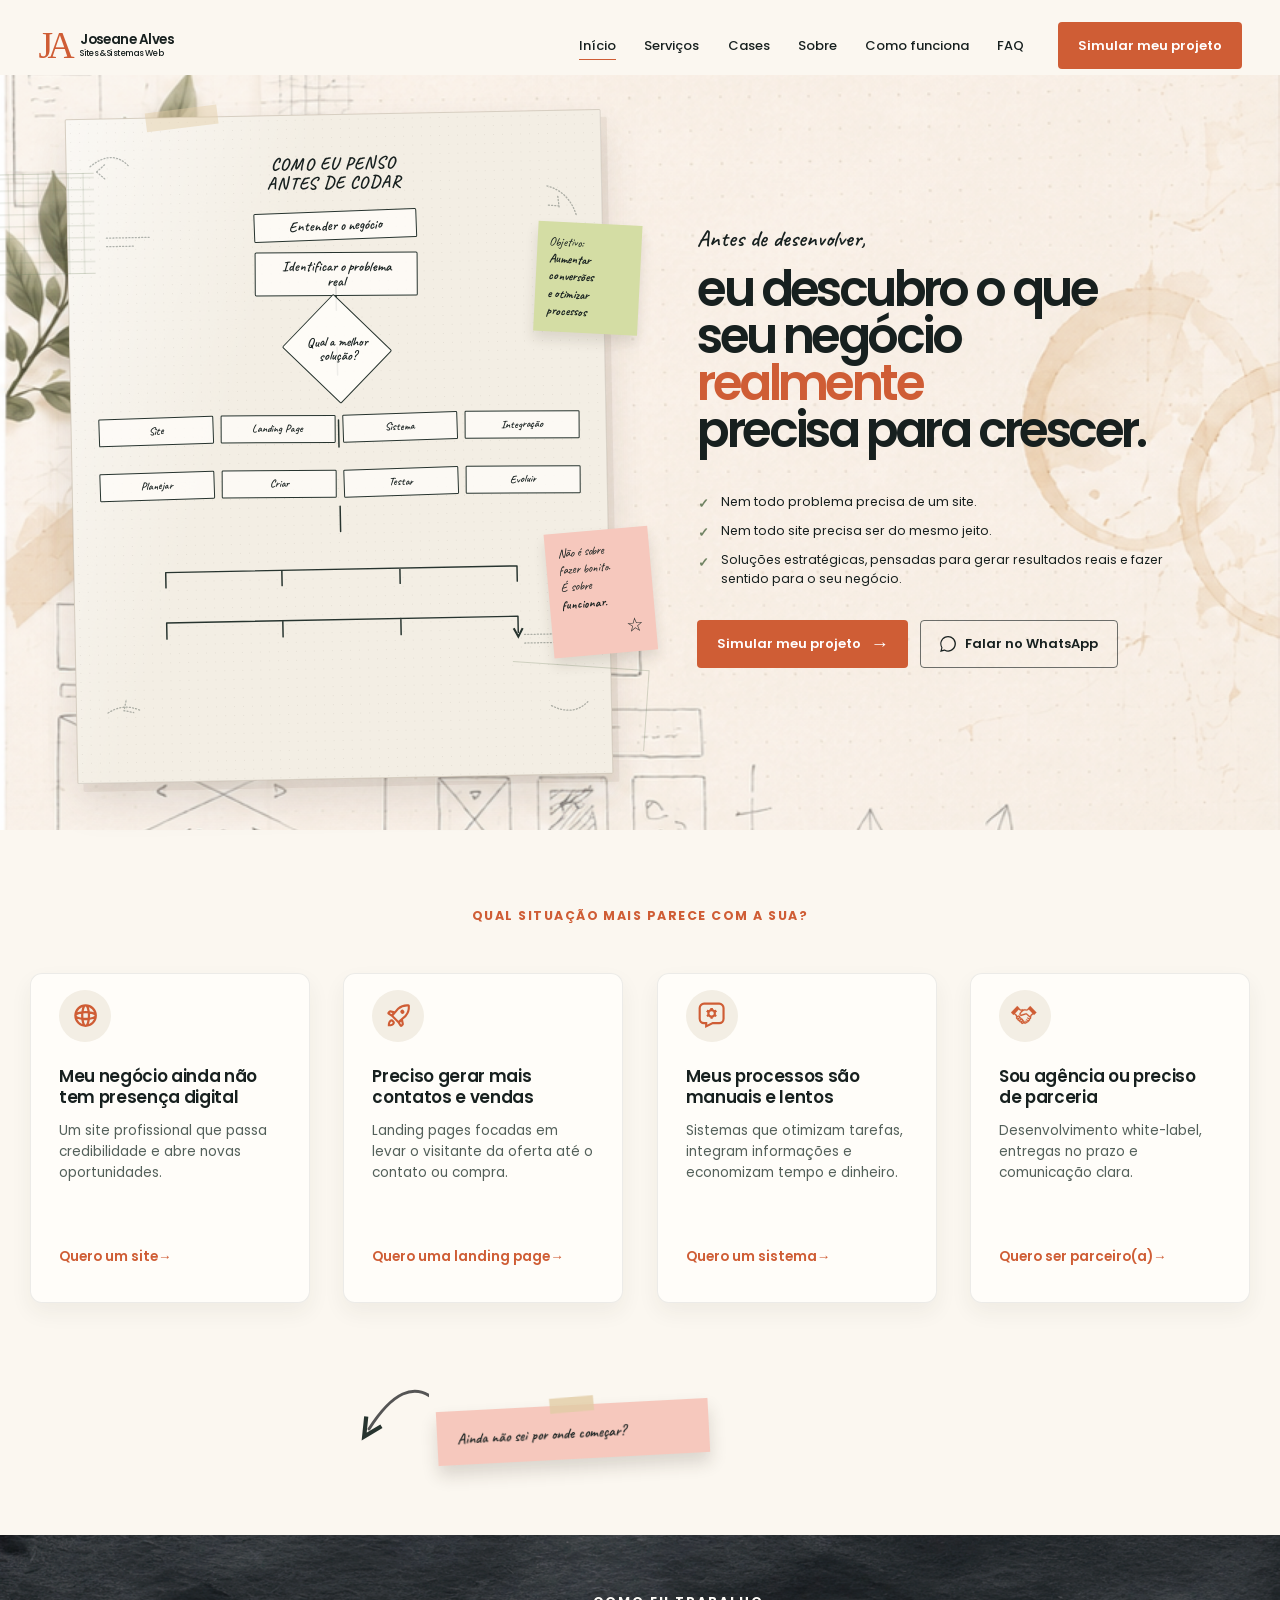
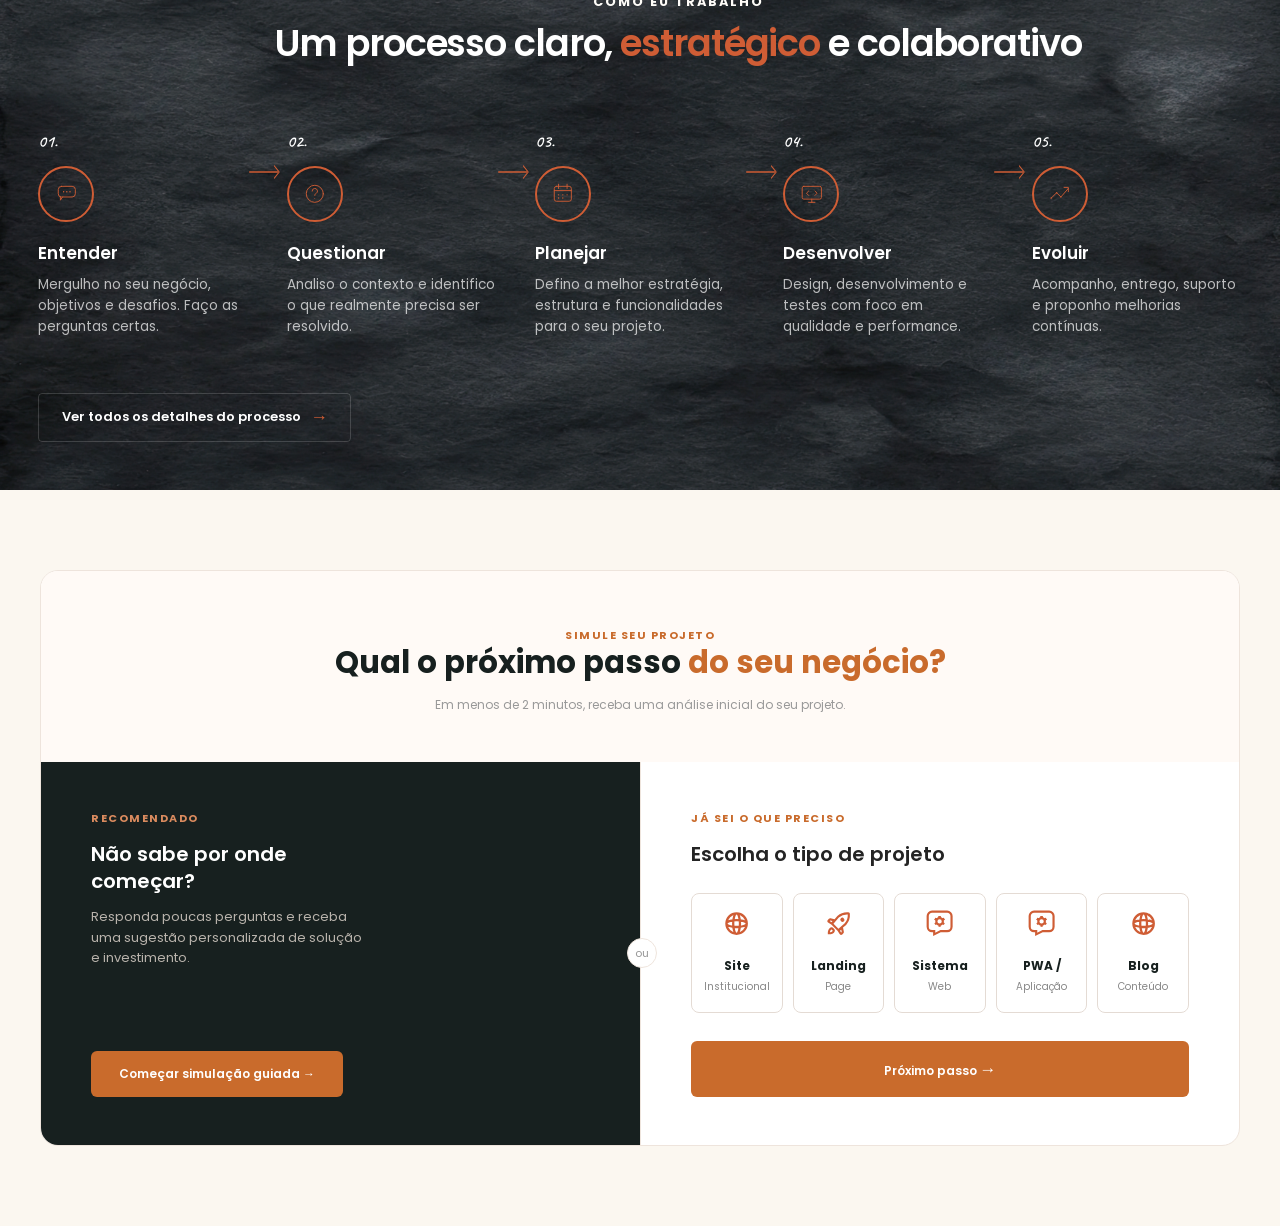
==== commit 9ce01872: "Adiçao da seçao como-funciona" ====
--- a/index.html
+++ b/index.html
@@ -20,6 +20,7 @@
   <link rel="stylesheet" href="components/section-situacao.css">
   <link rel="stylesheet" href="components/simulador.css">
   <link rel="stylesheet" href="components/SituationCard.css">
+  <link rel="stylesheet" href="components/section-como-funciona.css">
 </head>
 
 <body>
@@ -342,8 +343,153 @@
 
       </div>
     </section>
-    <section class="section" id="comoEuTrabalho" aria-labelledby="comoEuTrabalho-titulo">
-
+    <!-- ============================================================
+     SEÇÃO: Como eu trabalho
+     Fundo: Dark Midnight Navy — a "virada tecnológica" da alternância
+     clean/dark combinada com você.
+     Depende de: components/section-como-funciona.css
+                 components/section-como-funciona.js
+     Token NOVO a somar em :root (bloco 1 do style.css): --midnight,
+     --midnight-line, --midnight-ink. Ver comentário no topo do CSS.
+     ============================================================ -->
+    <section class="como-funciona" id="como-funciona" aria-labelledby="como-funciona-titulo">
+      <div class="container como-funciona__inner">
+
+        <header class="como-funciona__header">
+          <p class="como-funciona__eyebrow">Como eu trabalho</p>
+          <h2 class="como-funciona__titulo" id="como-funciona-titulo">
+            Um processo claro, <em>estratégico</em> e colaborativo
+          </h2>
+        </header>
+
+        <ol class="como-funciona__etapas" data-como-funciona-etapas>
+
+          <!-- Etapa 01 — Entender -->
+          <li class="como-funciona__etapa" data-etapa="1" style="--etapa-delay: 0ms;">
+            <span class="como-funciona__numero">01.</span>
+            <span class="como-funciona__icone-wrap">
+              <svg class="como-funciona__icone" viewBox="0 0 48 48" fill="none" stroke="var(--terracotta)"
+                stroke-width="1.75" stroke-linecap="round" stroke-linejoin="round" aria-hidden="true">
+                <rect x="8" y="10" width="32" height="20" rx="6" />
+                <path d="M16 30l-4 6v-6" />
+                <circle cx="18" cy="20" r="1.4" fill="var(--terracotta)" stroke="none" />
+                <circle cx="24" cy="20" r="1.4" fill="var(--terracotta)" stroke="none" />
+                <circle cx="30" cy="20" r="1.4" fill="var(--terracotta)" stroke="none" />
+              </svg>
+            </span>
+            <h3 class="como-funciona__etapa-titulo">Entender</h3>
+            <p class="como-funciona__etapa-texto">Mergulho no seu negócio, objetivos e desafios. Faço as perguntas
+              certas.</p>
+          </li>
+
+          <li class="como-funciona__conector" aria-hidden="true" style="--etapa-delay: 80ms;">
+            <svg viewBox="0 0 64 24" preserveAspectRatio="none">
+              <line x1="2" y1="12" x2="50" y2="12" />
+              <path d="M44 6l8 6-8 6" />
+            </svg>
+          </li>
+
+          <!-- Etapa 02 — Questionar -->
+          <li class="como-funciona__etapa" data-etapa="2" style="--etapa-delay: 160ms;">
+            <span class="como-funciona__numero">02.</span>
+            <span class="como-funciona__icone-wrap">
+              <svg class="como-funciona__icone" viewBox="0 0 48 48" fill="none" stroke="var(--terracotta)"
+                stroke-width="1.75" stroke-linecap="round" stroke-linejoin="round" aria-hidden="true">
+                <circle cx="24" cy="24" r="16" />
+                <path d="M19 19a5 5 0 1 1 7.5 4.3c-1.8 1-2.5 1.9-2.5 3.7" />
+                <circle cx="24" cy="33" r="0.9" fill="var(--terracotta)" stroke="none" />
+              </svg>
+            </span>
+            <h3 class="como-funciona__etapa-titulo">Questionar</h3>
+            <p class="como-funciona__etapa-texto">Analiso o contexto e identifico o que realmente precisa ser resolvido.
+            </p>
+          </li>
+
+          <li class="como-funciona__conector" aria-hidden="true" style="--etapa-delay: 240ms;">
+            <svg viewBox="0 0 64 24" preserveAspectRatio="none">
+              <line x1="2" y1="12" x2="50" y2="12" />
+              <path d="M44 6l8 6-8 6" />
+            </svg>
+          </li>
+
+          <!-- Etapa 03 — Planejar -->
+          <li class="como-funciona__etapa" data-etapa="3" style="--etapa-delay: 320ms;">
+            <span class="como-funciona__numero">03.</span>
+            <span class="como-funciona__icone-wrap">
+              <svg class="como-funciona__icone" viewBox="0 0 48 48" fill="none" stroke="var(--terracotta)"
+                stroke-width="1.75" stroke-linecap="round" stroke-linejoin="round" aria-hidden="true">
+                <rect x="8" y="10" width="32" height="28" rx="4" />
+                <line x1="8" y1="18" x2="40" y2="18" />
+                <line x1="16" y1="6" x2="16" y2="14" />
+                <line x1="32" y1="6" x2="32" y2="14" />
+                <circle cx="16" cy="26" r="1.3" fill="var(--terracotta)" stroke="none" />
+                <circle cx="24" cy="26" r="1.3" fill="var(--terracotta)" stroke="none" />
+                <circle cx="32" cy="26" r="1.3" fill="var(--terracotta)" stroke="none" />
+                <circle cx="16" cy="32" r="1.3" fill="var(--terracotta)" stroke="none" />
+                <circle cx="24" cy="32" r="1.3" fill="var(--terracotta)" stroke="none" />
+              </svg>
+            </span>
+            <h3 class="como-funciona__etapa-titulo">Planejar</h3>
+            <p class="como-funciona__etapa-texto">Defino a melhor estratégia, estrutura e funcionalidades para o seu
+              projeto.</p>
+          </li>
+
+          <li class="como-funciona__conector" aria-hidden="true" style="--etapa-delay: 400ms;">
+            <svg viewBox="0 0 64 24" preserveAspectRatio="none">
+              <line x1="2" y1="12" x2="50" y2="12" />
+              <path d="M44 6l8 6-8 6" />
+            </svg>
+          </li>
+
+          <!-- Etapa 04 — Desenvolver -->
+          <li class="como-funciona__etapa" data-etapa="4" style="--etapa-delay: 480ms;">
+            <span class="como-funciona__numero">04.</span>
+            <span class="como-funciona__icone-wrap">
+              <svg class="como-funciona__icone" viewBox="0 0 48 48" fill="none" stroke="var(--terracotta)"
+                stroke-width="1.75" stroke-linecap="round" stroke-linejoin="round" aria-hidden="true">
+                <rect x="6" y="10" width="36" height="24" rx="3" />
+                <line x1="18" y1="40" x2="30" y2="40" />
+                <line x1="24" y1="34" x2="24" y2="40" />
+                <path d="M18 19l-4 4 4 4" />
+                <path d="M30 19l4 4-4 4" />
+              </svg>
+            </span>
+            <h3 class="como-funciona__etapa-titulo">Desenvolver</h3>
+            <p class="como-funciona__etapa-texto">Design, desenvolvimento e testes com foco em qualidade e performance.
+            </p>
+          </li>
+
+          <li class="como-funciona__conector" aria-hidden="true" style="--etapa-delay: 560ms;">
+            <svg viewBox="0 0 64 24" preserveAspectRatio="none">
+              <line x1="2" y1="12" x2="50" y2="12" />
+              <path d="M44 6l8 6-8 6" />
+            </svg>
+          </li>
+
+          <!-- Etapa 05 — Evoluir -->
+          <li class="como-funciona__etapa" data-etapa="5" style="--etapa-delay: 640ms;">
+            <span class="como-funciona__numero">05.</span>
+            <span class="como-funciona__icone-wrap">
+              <svg class="como-funciona__icone" viewBox="0 0 48 48" fill="none" stroke="var(--terracotta)"
+                stroke-width="1.75" stroke-linecap="round" stroke-linejoin="round" aria-hidden="true">
+                <path d="M8 32l10-10 8 8 14-16" />
+                <path d="M32 12h8v8" />
+                <circle cx="8" cy="32" r="1.4" fill="var(--terracotta)" stroke="none" />
+                <circle cx="18" cy="22" r="1.4" fill="var(--terracotta)" stroke="none" />
+                <circle cx="26" cy="30" r="1.4" fill="var(--terracotta)" stroke="none" />
+              </svg>
+            </span>
+            <h3 class="como-funciona__etapa-titulo">Evoluir</h3>
+            <p class="como-funciona__etapa-texto">Acompanho, entrego, suporto e proponho melhorias contínuas.</p>
+          </li>
+
+        </ol>
+
+        <a class="como-funciona__cta" href="#processo-detalhado" style="--etapa-delay: 760ms;">
+          Ver todos os detalhes do processo <span aria-hidden="true">→</span>
+        </a>
+
+      </div>
     </section>
     <section class="quemSouEu" id="quemSouEu" aria-labelledby="quemSouEu-titulo">
 
@@ -357,277 +503,277 @@
      já sabe o tipo de projeto).
      ============================================================ -->
 
-<section id="simulador">
- 
-  <div class="simulador-container">
- 
-    <!-- CABEÇALHO: fora da divisão de colunas, comanda a seção inteira -->
-    <div class="simulador-cabecalho">
- 
-      <span class="simulador-label">
-        SIMULE SEU PROJETO
-      </span>
- 
-      <h2>
-        Qual o
-        próximo
-        passo <span>do seu negócio?</span>
-      </h2>
- 
-      <p class="simulador-tempo">
-        Em menos de 2 minutos, receba uma
-        análise inicial do seu projeto.
-      </p>
- 
-    </div>
- 
- 
-    <!-- COLUNAS: só se dividem depois do título -->
-    <div class="simulador-colunas">
- 
-      <!-- CAMINHO GUIADO (recomendado) -->
-      <aside class="simulador-beneficios">
- 
-        <span class="simulador-label">
-          RECOMENDADO
-        </span>
- 
-        <h3>
-          Não sabe por onde
-          começar?
-        </h3>
- 
-        <p class="beneficio-intro">
-          Responda poucas perguntas e receba
-          uma sugestão personalizada de solução
-          e investimento.
-        </p>
- 
-        <button type="button" id="abrirSimulador" class="botao-iniciar">
-          Começar simulação guiada
-          <span aria-hidden="true">→</span>
-        </button>
- 
-      </aside>
- 
- 
-      <!-- ESCOLHA DIRETA -->
-      <div class="simulador-escolha">
- 
-        <span class="simulador-label">
-          JÁ SEI O QUE PRECISO
-        </span>
- 
-        <h3>
-          Escolha o tipo de projeto
-        </h3>
- 
-        <div class="opcoes-projeto">
- 
-          <label class="opcao-projeto">
- 
-            <input type="checkbox" name="projeto" value="site">
- 
-            <span class="opcao-conteudo">
- 
-              <span class="opcao-icone">
-                <svg class="situation-card__icon" width="16px" height="16px" viewBox="0 0 24 24" fill="none"
-                  xmlns="http://www.w3.org/2000/svg">
-                  <g id="SVGRepo_bgCarrier" stroke-width="0"></g>
-                  <g id="SVGRepo_tracerCarrier" stroke-linecap="round" stroke-linejoin="round"></g>
-                  <g id="SVGRepo_iconCarrier">
-                    <path
-                      d="M21 12C21 16.9706 16.9706 21 12 21M21 12C21 7.02944 16.9706 3 12 3M21 12C21 13.6569 16.9706 15 12 15C7.02944 15 3 13.6569 3 12M21 12C21 10.3431 16.9706 9 12 9C7.02944 9 3 10.3431 3 12M12 21C7.02944 21 3 16.9706 3 12M12 21C10.3431 21 9 16.9706 9 12C9 7.02944 10.3431 3 12 3M12 21C13.6569 21 15 16.9706 15 12C15 7.02944 13.6569 3 12 3M3 12C3 7.02944 7.02944 3 12 3"
-                      stroke="#cf5d35" stroke-width="2" stroke-linecap="round" stroke-linejoin="round"></path>
-                  </g>
-                </svg>
- 
-              </span>
- 
-              <strong>Site</strong>
- 
-              <small>
-                Institucional
-              </small>
- 
+    <section id="simulador">
+
+      <div class="simulador-container">
+
+        <!-- CABEÇALHO: fora da divisão de colunas, comanda a seção inteira -->
+        <div class="simulador-cabecalho">
+
+          <span class="simulador-label">
+            SIMULE SEU PROJETO
+          </span>
+
+          <h2>
+            Qual o
+            próximo
+            passo <span>do seu negócio?</span>
+          </h2>
+
+          <p class="simulador-tempo">
+            Em menos de 2 minutos, receba uma
+            análise inicial do seu projeto.
+          </p>
+
+        </div>
+
+
+        <!-- COLUNAS: só se dividem depois do título -->
+        <div class="simulador-colunas">
+
+          <!-- CAMINHO GUIADO (recomendado) -->
+          <aside class="simulador-beneficios">
+
+            <span class="simulador-label">
+              RECOMENDADO
             </span>
- 
-          </label>
- 
- 
-          <label class="opcao-projeto">
- 
-            <input type="checkbox" name="projeto" value="landing-page">
- 
-            <span class="opcao-conteudo">
- 
-              <span class="opcao-icone"><svg class="situation-card__icon" fill="#cf5d35" width="16px" height="16px"
-                  viewBox="0 0 16 16" xmlns="http://www.w3.org/2000/svg">
-                  <g id="SVGRepo_bgCarrier" stroke-width="0"></g>
-                  <g id="SVGRepo_tracerCarrier" stroke-linecap="round" stroke-linejoin="round"></g>
-                  <g id="SVGRepo_iconCarrier">
-                    <path
-                      d="M2.67 10.73a3.52 3.52 0 0 0-.94 1.93 5 5 0 0 0-.07 1.1v.58h.8a5.05 5.05 0 0 0 .88-.08 3.46 3.46 0 0 0 1.93-.94 1.76 1.76 0 0 0-.14-2.48 1.76 1.76 0 0 0-2.46-.11zm1.74 1.73a2.26 2.26 0 0 1-1.26.6h-.22v-.22a2.26 2.26 0 0 1 .6-1.26.36.36 0 0 1 .24-.08.67.67 0 0 1 .47.22.54.54 0 0 1 .17.74zM14.65 2.24a.91.91 0 0 0-.89-.89A8.75 8.75 0 0 0 7.27 3.5L5.64 5.4l-2.4-.5a1 1 0 0 0-.92.27l-.68.68a1 1 0 0 0-.28.81 1 1 0 0 0 .45.74l2.06 1.32.13.08 3.2 3.25.08.08 1.32 2.06a1 1 0 0 0 .74.45h.11a1 1 0 0 0 .7-.29l.68-.68a1 1 0 0 0 .27-.92l-.5-2.39 1.84-1.58a8.79 8.79 0 0 0 2.21-6.54zM3.11 6.15l1.32.28-.64.75-1-.67zm6.38 7.1-.67-1 .75-.64.28 1.32zm2.39-5.11.18.17zm-.28-.28L7.92 11 5 8.08 8.14 4.4a7.44 7.44 0 0 1 5.26-1.8 7.48 7.48 0 0 1-1.8 5.26z">
-                    </path>
-                    <path d="M11.13 6.63a1.19 1.19 0 0 0-.06-1.7 1.16 1.16 0 1 0-1.64 1.63 1.2 1.2 0 0 0 1.7.07z">
-                    </path>
-                  </g>
-                </svg></span>
- 
-              <strong>Landing</strong>
- 
-              <small>
-                Page
-              </small>
- 
+
+            <h3>
+              Não sabe por onde
+              começar?
+            </h3>
+
+            <p class="beneficio-intro">
+              Responda poucas perguntas e receba
+              uma sugestão personalizada de solução
+              e investimento.
+            </p>
+
+            <button type="button" id="abrirSimulador" class="botao-iniciar">
+              Começar simulação guiada
+              <span aria-hidden="true">→</span>
+            </button>
+
+          </aside>
+
+
+          <!-- ESCOLHA DIRETA -->
+          <div class="simulador-escolha">
+
+            <span class="simulador-label">
+              JÁ SEI O QUE PRECISO
             </span>
- 
-          </label>
- 
- 
-          <label class="opcao-projeto">
- 
-            <input type="checkbox" name="projeto" value="sistema">
- 
-            <span class="opcao-conteudo">
- 
-              <span class="opcao-icone"><svg class="situation-card__icon" width="16px" height="16px"
-                  viewBox="0 0 24 24" id="Layer_1" data-name="Layer 1" xmlns="http://www.w3.org/2000/svg" fill="none"
-                  stroke="none">
-                  <g id="SVGRepo_bgCarrier" stroke-width="0"></g>
-                  <g id="SVGRepo_tracerCarrier" stroke-linecap="round" stroke-linejoin="round"></g>
-                  <g id="SVGRepo_iconCarrier">
-                    <defs>
-                      <style>
-                        .cls-1 {
-                          fill: none;
-                          stroke: #cf5d35;
-                          stroke-miterlimit: 10;
-                          stroke-width: 1.91px;
-                        }
-                      </style>
-                    </defs>
-                    <circle class="cls-1" cx="12" cy="10.07" r="2.86"></circle>
-                    <line class="cls-1" x1="12" y1="7.2" x2="12" y2="5.3"></line>
-                    <line class="cls-1" x1="12" y1="7.2" x2="12" y2="5.3"></line>
-                    <line class="cls-1" x1="12" y1="14.84" x2="12" y2="12.93"></line>
-                    <line class="cls-1" x1="9.52" y1="8.64" x2="7.87" y2="7.68"></line>
-                    <line class="cls-1" x1="9.52" y1="8.64" x2="7.87" y2="7.68"></line>
-                    <line class="cls-1" x1="16.13" y1="12.45" x2="14.48" y2="11.5"></line>
-                    <line class="cls-1" x1="14.48" y1="8.64" x2="16.13" y2="7.68"></line>
-                    <line class="cls-1" x1="14.48" y1="8.64" x2="16.13" y2="7.68"></line>
-                    <line class="cls-1" x1="7.87" y1="12.45" x2="9.52" y2="11.5"></line>
-                    <path class="cls-1"
-                      d="M1.5,5.3v9.54a3.82,3.82,0,0,0,3.82,3.82H7.23v2.86L13,18.66h5.73a3.82,3.82,0,0,0,3.82-3.82V5.3a3.82,3.82,0,0,0-3.82-3.82H5.32A3.82,3.82,0,0,0,1.5,5.3Z">
-                    </path>
-                  </g>
-                </svg></span>
- 
-              <strong>Sistema</strong>
- 
-              <small>
-                Web
-              </small>
- 
-            </span>
- 
-          </label>
- 
- 
-          <label class="opcao-projeto">
- 
-            <input type="checkbox" name="projeto" value="pwa">
- 
-            <span class="opcao-conteudo">
- 
-              <span class="opcao-icone"><svg class="situation-card__icon" width="16px" height="16px"
-                  viewBox="0 0 24 24" id="Layer_1" data-name="Layer 1" xmlns="http://www.w3.org/2000/svg" fill="none"
-                  stroke="none">
-                  <g id="SVGRepo_bgCarrier" stroke-width="0"></g>
-                  <g id="SVGRepo_tracerCarrier" stroke-linecap="round" stroke-linejoin="round"></g>
-                  <g id="SVGRepo_iconCarrier">
-                    <defs>
-                      <style>
-                        .cls-1 {
-                          fill: none;
-                          stroke: #cf5d35;
-                          stroke-miterlimit: 10;
-                          stroke-width: 1.91px;
-                        }
-                      </style>
-                    </defs>
-                    <circle class="cls-1" cx="12" cy="10.07" r="2.86"></circle>
-                    <line class="cls-1" x1="12" y1="7.2" x2="12" y2="5.3"></line>
-                    <line class="cls-1" x1="12" y1="7.2" x2="12" y2="5.3"></line>
-                    <line class="cls-1" x1="12" y1="14.84" x2="12" y2="12.93"></line>
-                    <line class="cls-1" x1="9.52" y1="8.64" x2="7.87" y2="7.68"></line>
-                    <line class="cls-1" x1="9.52" y1="8.64" x2="7.87" y2="7.68"></line>
-                    <line class="cls-1" x1="16.13" y1="12.45" x2="14.48" y2="11.5"></line>
-                    <line class="cls-1" x1="14.48" y1="8.64" x2="16.13" y2="7.68"></line>
-                    <line class="cls-1" x1="14.48" y1="8.64" x2="16.13" y2="7.68"></line>
-                    <line class="cls-1" x1="7.87" y1="12.45" x2="9.52" y2="11.5"></line>
-                    <path class="cls-1"
-                      d="M1.5,5.3v9.54a3.82,3.82,0,0,0,3.82,3.82H7.23v2.86L13,18.66h5.73a3.82,3.82,0,0,0,3.82-3.82V5.3a3.82,3.82,0,0,0-3.82-3.82H5.32A3.82,3.82,0,0,0,1.5,5.3Z">
-                    </path>
-                  </g>
-                </svg></span>
- 
-              <strong>PWA /</strong>
- 
-              <small>
-                Aplicação
-              </small>
- 
-            </span>
- 
-          </label>
- 
- 
-          <label class="opcao-projeto">
- 
-            <input type="checkbox" name="projeto" value="blog">
- 
-            <span class="opcao-conteudo">
- 
-              <span class="opcao-icone"><svg class="situation-card__icon" width="16px" height="16px"
-                  viewBox="0 0 24 24" fill="none" xmlns="http://www.w3.org/2000/svg">
-                  <g id="SVGRepo_bgCarrier" stroke-width="0"></g>
-                  <g id="SVGRepo_tracerCarrier" stroke-linecap="round" stroke-linejoin="round"></g>
-                  <g id="SVGRepo_iconCarrier">
-                    <path
-                      d="M21 12C21 16.9706 16.9706 21 12 21M21 12C21 7.02944 16.9706 3 12 3M21 12C21 13.6569 16.9706 15 12 15C7.02944 15 3 13.6569 3 12M21 12C21 10.3431 16.9706 9 12 9C7.02944 9 3 10.3431 3 12M12 21C7.02944 21 3 16.9706 3 12M12 21C10.3431 21 9 16.9706 9 12C9 7.02944 10.3431 3 12 3M12 21C13.6569 21 15 16.9706 15 12C15 7.02944 13.6569 3 12 3M3 12C3 7.02944 7.02944 3 12 3"
-                      stroke="#cf5d35" stroke-width="2" stroke-linecap="round" stroke-linejoin="round"></path>
-                  </g>
-                </svg></span>
- 
-              <strong>Blog</strong>
- 
-              <small>
-                Conteúdo
-              </small>
- 
-            </span>
- 
-          </label>
- 
+
+            <h3>
+              Escolha o tipo de projeto
+            </h3>
+
+            <div class="opcoes-projeto">
+
+              <label class="opcao-projeto">
+
+                <input type="checkbox" name="projeto" value="site">
+
+                <span class="opcao-conteudo">
+
+                  <span class="opcao-icone">
+                    <svg class="situation-card__icon" width="16px" height="16px" viewBox="0 0 24 24" fill="none"
+                      xmlns="http://www.w3.org/2000/svg">
+                      <g id="SVGRepo_bgCarrier" stroke-width="0"></g>
+                      <g id="SVGRepo_tracerCarrier" stroke-linecap="round" stroke-linejoin="round"></g>
+                      <g id="SVGRepo_iconCarrier">
+                        <path
+                          d="M21 12C21 16.9706 16.9706 21 12 21M21 12C21 7.02944 16.9706 3 12 3M21 12C21 13.6569 16.9706 15 12 15C7.02944 15 3 13.6569 3 12M21 12C21 10.3431 16.9706 9 12 9C7.02944 9 3 10.3431 3 12M12 21C7.02944 21 3 16.9706 3 12M12 21C10.3431 21 9 16.9706 9 12C9 7.02944 10.3431 3 12 3M12 21C13.6569 21 15 16.9706 15 12C15 7.02944 13.6569 3 12 3M3 12C3 7.02944 7.02944 3 12 3"
+                          stroke="#cf5d35" stroke-width="2" stroke-linecap="round" stroke-linejoin="round"></path>
+                      </g>
+                    </svg>
+
+                  </span>
+
+                  <strong>Site</strong>
+
+                  <small>
+                    Institucional
+                  </small>
+
+                </span>
+
+              </label>
+
+
+              <label class="opcao-projeto">
+
+                <input type="checkbox" name="projeto" value="landing-page">
+
+                <span class="opcao-conteudo">
+
+                  <span class="opcao-icone"><svg class="situation-card__icon" fill="#cf5d35" width="16px" height="16px"
+                      viewBox="0 0 16 16" xmlns="http://www.w3.org/2000/svg">
+                      <g id="SVGRepo_bgCarrier" stroke-width="0"></g>
+                      <g id="SVGRepo_tracerCarrier" stroke-linecap="round" stroke-linejoin="round"></g>
+                      <g id="SVGRepo_iconCarrier">
+                        <path
+                          d="M2.67 10.73a3.52 3.52 0 0 0-.94 1.93 5 5 0 0 0-.07 1.1v.58h.8a5.05 5.05 0 0 0 .88-.08 3.46 3.46 0 0 0 1.93-.94 1.76 1.76 0 0 0-.14-2.48 1.76 1.76 0 0 0-2.46-.11zm1.74 1.73a2.26 2.26 0 0 1-1.26.6h-.22v-.22a2.26 2.26 0 0 1 .6-1.26.36.36 0 0 1 .24-.08.67.67 0 0 1 .47.22.54.54 0 0 1 .17.74zM14.65 2.24a.91.91 0 0 0-.89-.89A8.75 8.75 0 0 0 7.27 3.5L5.64 5.4l-2.4-.5a1 1 0 0 0-.92.27l-.68.68a1 1 0 0 0-.28.81 1 1 0 0 0 .45.74l2.06 1.32.13.08 3.2 3.25.08.08 1.32 2.06a1 1 0 0 0 .74.45h.11a1 1 0 0 0 .7-.29l.68-.68a1 1 0 0 0 .27-.92l-.5-2.39 1.84-1.58a8.79 8.79 0 0 0 2.21-6.54zM3.11 6.15l1.32.28-.64.75-1-.67zm6.38 7.1-.67-1 .75-.64.28 1.32zm2.39-5.11.18.17zm-.28-.28L7.92 11 5 8.08 8.14 4.4a7.44 7.44 0 0 1 5.26-1.8 7.48 7.48 0 0 1-1.8 5.26z">
+                        </path>
+                        <path d="M11.13 6.63a1.19 1.19 0 0 0-.06-1.7 1.16 1.16 0 1 0-1.64 1.63 1.2 1.2 0 0 0 1.7.07z">
+                        </path>
+                      </g>
+                    </svg></span>
+
+                  <strong>Landing</strong>
+
+                  <small>
+                    Page
+                  </small>
+
+                </span>
+
+              </label>
+
+
+              <label class="opcao-projeto">
+
+                <input type="checkbox" name="projeto" value="sistema">
+
+                <span class="opcao-conteudo">
+
+                  <span class="opcao-icone"><svg class="situation-card__icon" width="16px" height="16px"
+                      viewBox="0 0 24 24" id="Layer_1" data-name="Layer 1" xmlns="http://www.w3.org/2000/svg"
+                      fill="none" stroke="none">
+                      <g id="SVGRepo_bgCarrier" stroke-width="0"></g>
+                      <g id="SVGRepo_tracerCarrier" stroke-linecap="round" stroke-linejoin="round"></g>
+                      <g id="SVGRepo_iconCarrier">
+                        <defs>
+                          <style>
+                            .cls-1 {
+                              fill: none;
+                              stroke: #cf5d35;
+                              stroke-miterlimit: 10;
+                              stroke-width: 1.91px;
+                            }
+                          </style>
+                        </defs>
+                        <circle class="cls-1" cx="12" cy="10.07" r="2.86"></circle>
+                        <line class="cls-1" x1="12" y1="7.2" x2="12" y2="5.3"></line>
+                        <line class="cls-1" x1="12" y1="7.2" x2="12" y2="5.3"></line>
+                        <line class="cls-1" x1="12" y1="14.84" x2="12" y2="12.93"></line>
+                        <line class="cls-1" x1="9.52" y1="8.64" x2="7.87" y2="7.68"></line>
+                        <line class="cls-1" x1="9.52" y1="8.64" x2="7.87" y2="7.68"></line>
+                        <line class="cls-1" x1="16.13" y1="12.45" x2="14.48" y2="11.5"></line>
+                        <line class="cls-1" x1="14.48" y1="8.64" x2="16.13" y2="7.68"></line>
+                        <line class="cls-1" x1="14.48" y1="8.64" x2="16.13" y2="7.68"></line>
+                        <line class="cls-1" x1="7.87" y1="12.45" x2="9.52" y2="11.5"></line>
+                        <path class="cls-1"
+                          d="M1.5,5.3v9.54a3.82,3.82,0,0,0,3.82,3.82H7.23v2.86L13,18.66h5.73a3.82,3.82,0,0,0,3.82-3.82V5.3a3.82,3.82,0,0,0-3.82-3.82H5.32A3.82,3.82,0,0,0,1.5,5.3Z">
+                        </path>
+                      </g>
+                    </svg></span>
+
+                  <strong>Sistema</strong>
+
+                  <small>
+                    Web
+                  </small>
+
+                </span>
+
+              </label>
+
+
+              <label class="opcao-projeto">
+
+                <input type="checkbox" name="projeto" value="pwa">
+
+                <span class="opcao-conteudo">
+
+                  <span class="opcao-icone"><svg class="situation-card__icon" width="16px" height="16px"
+                      viewBox="0 0 24 24" id="Layer_1" data-name="Layer 1" xmlns="http://www.w3.org/2000/svg"
+                      fill="none" stroke="none">
+                      <g id="SVGRepo_bgCarrier" stroke-width="0"></g>
+                      <g id="SVGRepo_tracerCarrier" stroke-linecap="round" stroke-linejoin="round"></g>
+                      <g id="SVGRepo_iconCarrier">
+                        <defs>
+                          <style>
+                            .cls-1 {
+                              fill: none;
+                              stroke: #cf5d35;
+                              stroke-miterlimit: 10;
+                              stroke-width: 1.91px;
+                            }
+                          </style>
+                        </defs>
+                        <circle class="cls-1" cx="12" cy="10.07" r="2.86"></circle>
+                        <line class="cls-1" x1="12" y1="7.2" x2="12" y2="5.3"></line>
+                        <line class="cls-1" x1="12" y1="7.2" x2="12" y2="5.3"></line>
+                        <line class="cls-1" x1="12" y1="14.84" x2="12" y2="12.93"></line>
+                        <line class="cls-1" x1="9.52" y1="8.64" x2="7.87" y2="7.68"></line>
+                        <line class="cls-1" x1="9.52" y1="8.64" x2="7.87" y2="7.68"></line>
+                        <line class="cls-1" x1="16.13" y1="12.45" x2="14.48" y2="11.5"></line>
+                        <line class="cls-1" x1="14.48" y1="8.64" x2="16.13" y2="7.68"></line>
+                        <line class="cls-1" x1="14.48" y1="8.64" x2="16.13" y2="7.68"></line>
+                        <line class="cls-1" x1="7.87" y1="12.45" x2="9.52" y2="11.5"></line>
+                        <path class="cls-1"
+                          d="M1.5,5.3v9.54a3.82,3.82,0,0,0,3.82,3.82H7.23v2.86L13,18.66h5.73a3.82,3.82,0,0,0,3.82-3.82V5.3a3.82,3.82,0,0,0-3.82-3.82H5.32A3.82,3.82,0,0,0,1.5,5.3Z">
+                        </path>
+                      </g>
+                    </svg></span>
+
+                  <strong>PWA /</strong>
+
+                  <small>
+                    Aplicação
+                  </small>
+
+                </span>
+
+              </label>
+
+
+              <label class="opcao-projeto">
+
+                <input type="checkbox" name="projeto" value="blog">
+
+                <span class="opcao-conteudo">
+
+                  <span class="opcao-icone"><svg class="situation-card__icon" width="16px" height="16px"
+                      viewBox="0 0 24 24" fill="none" xmlns="http://www.w3.org/2000/svg">
+                      <g id="SVGRepo_bgCarrier" stroke-width="0"></g>
+                      <g id="SVGRepo_tracerCarrier" stroke-linecap="round" stroke-linejoin="round"></g>
+                      <g id="SVGRepo_iconCarrier">
+                        <path
+                          d="M21 12C21 16.9706 16.9706 21 12 21M21 12C21 7.02944 16.9706 3 12 3M21 12C21 13.6569 16.9706 15 12 15C7.02944 15 3 13.6569 3 12M21 12C21 10.3431 16.9706 9 12 9C7.02944 9 3 10.3431 3 12M12 21C7.02944 21 3 16.9706 3 12M12 21C10.3431 21 9 16.9706 9 12C9 7.02944 10.3431 3 12 3M12 21C13.6569 21 15 16.9706 15 12C15 7.02944 13.6569 3 12 3M3 12C3 7.02944 7.02944 3 12 3"
+                          stroke="#cf5d35" stroke-width="2" stroke-linecap="round" stroke-linejoin="round"></path>
+                      </g>
+                    </svg></span>
+
+                  <strong>Blog</strong>
+
+                  <small>
+                    Conteúdo
+                  </small>
+
+                </span>
+
+              </label>
+
+            </div>
+
+
+            <button type="button" id="proximoProjeto" class="botao-proximo">
+
+              Próximo passo
+
+              <span>→</span>
+
+            </button>
+
+          </div>
+
         </div>
- 
- 
-        <button type="button" id="proximoProjeto" class="botao-proximo">
- 
-          Próximo passo
- 
-          <span>→</span>
- 
-        </button>
- 
+
       </div>
- 
-    </div>
- 
-  </div>
- 
-</section>
+
+    </section>
 
 
     <!-- ========================================================
@@ -845,6 +991,7 @@
   <script src="js/main.js"></script>
   <script src="components/section-situacao.js"></script>
   <script src="components/simulador.js"></script>
+  <script src="components/section-como-funciona.js"></script>
 </body>
 
 </html>
--- a/css/style.css
+++ b/css/style.css
@@ -21,6 +21,9 @@
    --transition: 180ms ease;
    --sans: "Poppins", Arial, sans-serif;
    --hand: "Caveat", "Segoe Print", cursive;
+   --midnight: #16222f;
+   --midnight-line: rgba(255, 255, 255, .16);
+   --midnight-ink: #ffffff;
 }
 
 /* MAPA DE CLASSES
@@ -787,7 +790,7 @@
       height: auto;
    }
 
-    h1 {
+   h1 {
       font-size: clamp(2rem, 7vw, 2.85rem);
       line-height: .98;
    }
--- a/components/section-como-funciona.css
+++ b/components/section-como-funciona.css
@@ -0,0 +1,326 @@
+/* ==========================================================================
+   COMO EU TRABALHO — seção dark (Midnight Navy)
+   ==========================================================================
+   TOKEN NOVO — some estas 3 linhas ao bloco 1 (:root) do style.css.
+   Aqui elas também têm fallback local, então o componente funciona
+   mesmo antes dessa edição no arquivo global.
+
+   --midnight:      #16222f;   fundo da seção
+   --midnight-line:  rgba(255,255,255,.16);  linhas/divisores em fundo escuro
+   --midnight-ink:   #f4f1ea;  texto principal em fundo escuro
+   ========================================================================== */
+
+.como-funciona {
+   position: relative;
+   overflow: hidden;
+   background-image: url('../assets/img/papel-amassado-background.webp');
+   background-size: cover;
+   background-position: center;
+   background-repeat: no-repeat;
+   
+   padding-block: clamp(1rem, 5vw, 3rem);
+   color: var(--midnight-ink, #ffffff);
+}
+
+.como-funciona::before {
+   content: "";
+   position: absolute;
+   top: 0;
+   left: 0;
+   width: 100%;
+   height: 100%;
+   background-color: var(--midnight);
+   opacity: 0.9;
+   z-index: -1;
+}
+
+.como-funciona__inner {
+   position: relative;
+   z-index: 2;
+}
+
+/* -------------------- Cabeçalho -------------------- */
+.como-funciona__header {
+   max-width: 40rem;
+   margin-bottom: clamp(2.5rem, 5vw, 4rem);
+}
+
+.como-funciona__eyebrow {
+   margin: 10px 0px;
+   width: 100vw;
+   color: var(--paper);
+   font-family: var(--sans);
+   font-size: .8rem;
+   font-weight: 700;
+   letter-spacing: .16em;
+   text-transform: uppercase;
+   text-align: center;
+}
+
+.como-funciona__titulo {
+   margin: 0;
+   width: 100vw;
+   font-family: var(--sans);
+   font-size: clamp(1.5rem, 3vw, 2.3rem);
+   font-weight: 600;
+   letter-spacing: -.03em;
+   text-align: center;
+   line-height: 1.2;
+}
+
+.como-funciona__titulo em {
+   color: var(--terracotta);
+   font-style: normal;
+}
+
+/* -------------------- Etapas -------------------- */
+.como-funciona__etapas {
+   display: flex;
+   align-items: flex-start;
+   gap: 0;
+   list-style: none;
+   padding: 0;
+   margin: 0;
+}
+
+.como-funciona__etapa {
+   flex: 1 1 0;
+   min-width: 0;
+}
+
+.como-funciona__numero {
+   display: block;
+   margin-bottom: .9rem;
+   color: var(--midnight-ink, #ffffff);
+   font-family: var(--hand);
+   font-size: 1.1rem;
+   font-weight: 600;
+}
+
+.como-funciona__icone-wrap {
+   display: flex;
+   align-items: center;
+   justify-content: center;
+   width: 3.5rem;
+   height: 3.5rem;
+   margin-bottom: 1.1rem;
+   border: 2.5px solid var(--terracotta);
+   border-radius: 50%;
+}
+
+.como-funciona__icone {
+   width: 1.6rem;
+   height: 1.6rem;
+}
+
+.como-funciona__etapa-titulo {
+   margin: 0 0 .5rem;
+   font-family: var(--sans);
+   font-size: 1.05rem;
+   font-weight: 600;
+}
+
+.como-funciona__etapa-texto {
+   margin: 0;
+   max-width: 15rem;
+   color: var(--midnight-ink, #ffffff);
+   opacity: .7;
+   font-size: .85rem;
+   font-weight: 400;
+   line-height: 1.55;
+}
+
+/* Conectores entre etapas: SVG simples com traço tracejado + seta desenhada */
+.como-funciona__conector {
+   flex: 0 0 clamp(1.5rem, 3vw, 3rem);
+   align-self: flex-start;
+   margin-top: 1.9rem;
+}
+
+.como-funciona__conector svg {
+   display: block;
+   width: 100%;
+   height: 1.5rem;
+   overflow: visible;
+   color: var(--terracotta);
+}
+
+.como-funciona__conector line {
+   stroke: currentColor;
+   stroke-width: 1.5;
+   stroke-dasharray: 3 4;
+}
+
+.como-funciona__conector path {
+   fill: none;
+   stroke: currentColor;
+   stroke-width: 1.5;
+   stroke-linecap: round;
+   stroke-linejoin: round;
+}
+
+/* -------------------- CTA -------------------- */
+.como-funciona__cta {
+   display: inline-flex;
+   align-items: center;
+   gap: .6rem;
+   margin-top: clamp(2.5rem, 5vw, 3.5rem);
+   padding: .85rem 1.4rem;
+   border: 1px solid var(--midnight-line, rgba(255, 255, 255, .16));
+   border-radius: var(--radius);
+   color: var(--midnight-ink, #f4f1ea);
+   font-size: 13px;
+   font-weight: 600;
+   transition: border-color var(--transition), background var(--transition), transform var(--transition);
+}
+
+.como-funciona__cta span {
+   color: var(--terracotta);
+   font-size: 1.1rem;
+   line-height: 0;
+   transition: transform var(--transition);
+}
+
+.como-funciona__cta:hover {
+   border-color: var(--terracotta);
+   background: rgba(207, 93, 53, .08);
+   transform: translateY(-2px);
+}
+
+.como-funciona__cta:hover span {
+   transform: translateX(3px);
+}
+
+/* ==========================================================================
+   ANIMAÇÃO DE ENTRADA — classe escopada .como-funciona--animating
+   (não usa html.is-animating de propósito: ver nota no CSS da seção
+   Situação — isso evita reacionar animações de outras seções).
+   ========================================================================== */
+.como-funciona__etapa,
+.como-funciona__conector,
+.como-funciona__cta,
+.como-funciona__nota {
+   opacity: 0;
+}
+
+.como-funciona__conector line,
+.como-funciona__conector path {
+   stroke-dasharray: 60;
+   stroke-dashoffset: 60;
+}
+
+.como-funciona--animating .como-funciona__etapa {
+   animation: comoFuncionaSobe .6s ease-out forwards;
+   animation-delay: var(--etapa-delay, 0ms);
+}
+
+.como-funciona--animating .como-funciona__conector {
+   animation: comoFuncionaFade .3s ease-out forwards;
+   animation-delay: var(--etapa-delay, 0ms);
+}
+
+.como-funciona--animating .como-funciona__conector line,
+.como-funciona--animating .como-funciona__conector path {
+   animation: comoFuncionaTraco .5s ease-out forwards;
+   animation-delay: calc(var(--etapa-delay, 0ms) + 120ms);
+}
+
+.como-funciona--animating .como-funciona__cta {
+   animation: comoFuncionaFade .5s ease-out forwards;
+   animation-delay: var(--etapa-delay, 0ms);
+}
+
+.como-funciona--animating .como-funciona__nota {
+   animation: comoFuncionaNota .6s ease-out forwards;
+   animation-delay: var(--etapa-delay, 0ms);
+}
+
+@keyframes comoFuncionaSobe {
+   from {
+      opacity: 0;
+      transform: translateY(16px);
+   }
+
+   to {
+      opacity: 1;
+      transform: translateY(0);
+   }
+}
+
+@keyframes comoFuncionaFade {
+   from {
+      opacity: 0;
+   }
+
+   to {
+      opacity: 1;
+   }
+}
+
+@keyframes comoFuncionaTraco {
+   to {
+      stroke-dashoffset: 0;
+   }
+}
+
+@keyframes comoFuncionaNota {
+   from {
+      opacity: 0;
+      transform: rotate(-6deg) translateY(-10px);
+   }
+
+   to {
+      opacity: 1;
+      transform: rotate(4deg) translateY(0);
+   }
+}
+
+/* ==========================================================================
+   RESPONSIVO
+   ========================================================================== */
+@media (max-width:720px) {
+   .como-funciona__etapas {
+      display: flex;
+      flex-direction: column;
+      gap: 1.75rem;
+      text-align: center;
+      justify-content: center;
+      /* Centraliza na horizontal */
+      align-items: center;
+      /* Centraliza na vertical */
+      min-height: 100vh;
+      /* Garante que o pai ocupe a altura toda da tela */
+   }
+
+   .como-funciona__conector {
+      flex: none;
+      align-self: center;
+      margin: 0;
+      transform: rotate(90deg);
+      transform-origin: center;
+      width: 1.75rem;
+   }
+
+   .como-funciona__icone-wrap {
+      margin-inline: auto;
+      /* centraliza um box de bloco com largura fixa, sem depender do pai */
+   }
+}
+
+/* -------------------- Movimento reduzido -------------------- */
+@media (prefers-reduced-motion:reduce) {
+
+   .como-funciona__etapa,
+   .como-funciona__conector,
+   .como-funciona__cta,
+   .como-funciona__nota {
+      opacity: 1;
+      transform: none;
+   }
+
+   .como-funciona__conector line,
+   .como-funciona__conector path {
+      stroke-dasharray: none;
+      stroke-dashoffset: 0;
+   }
+}
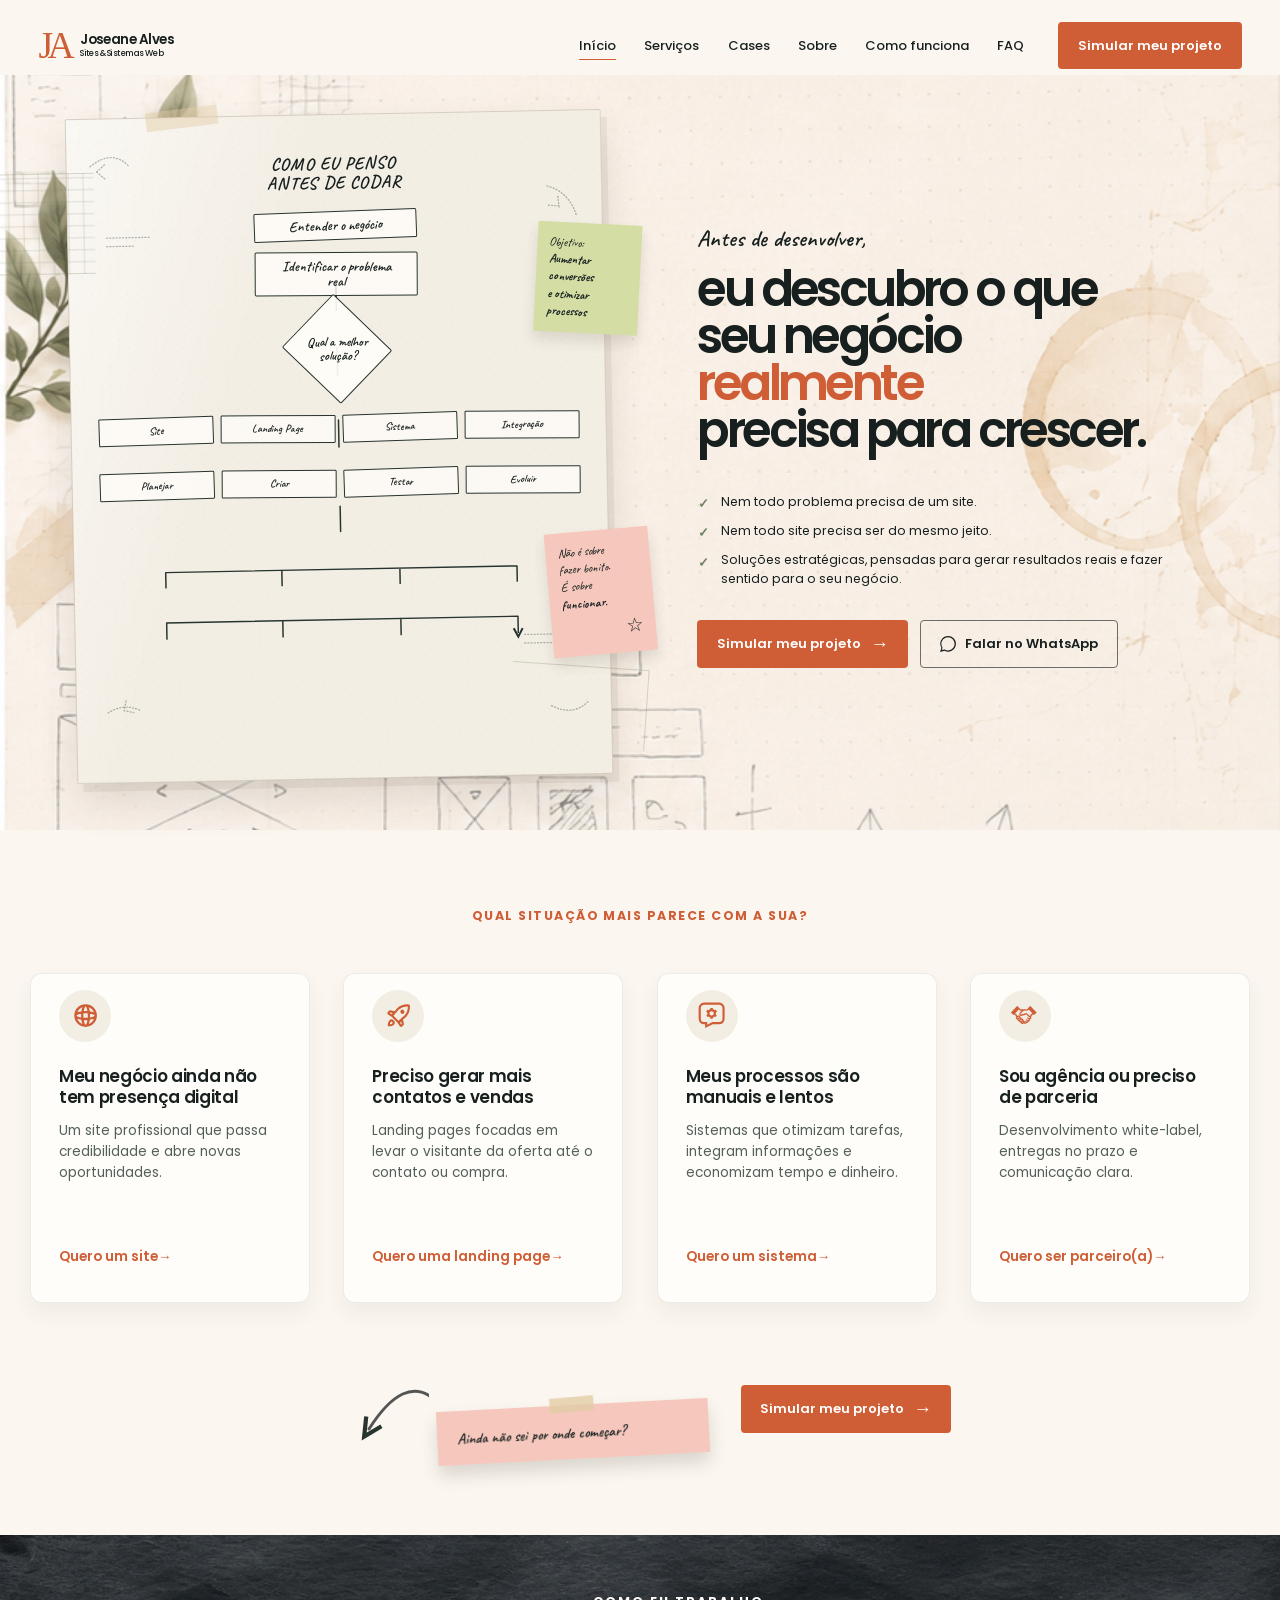
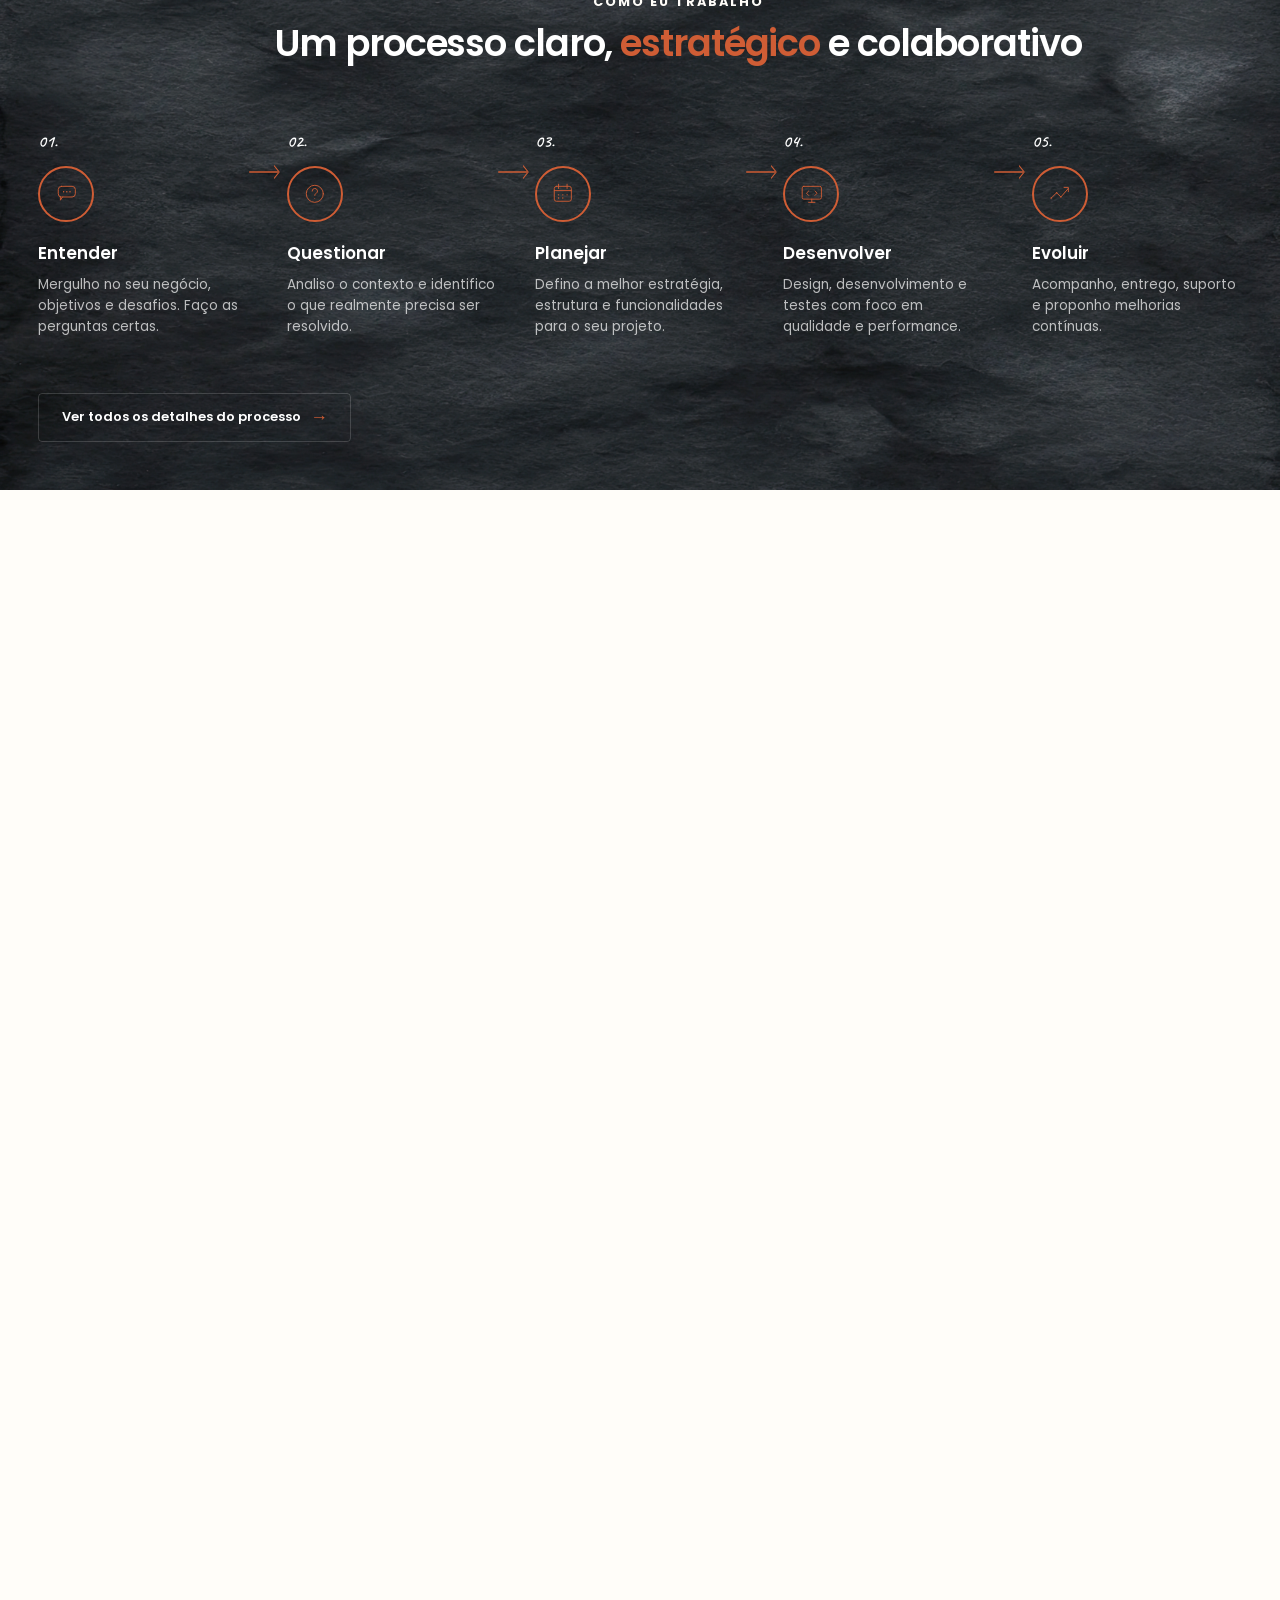
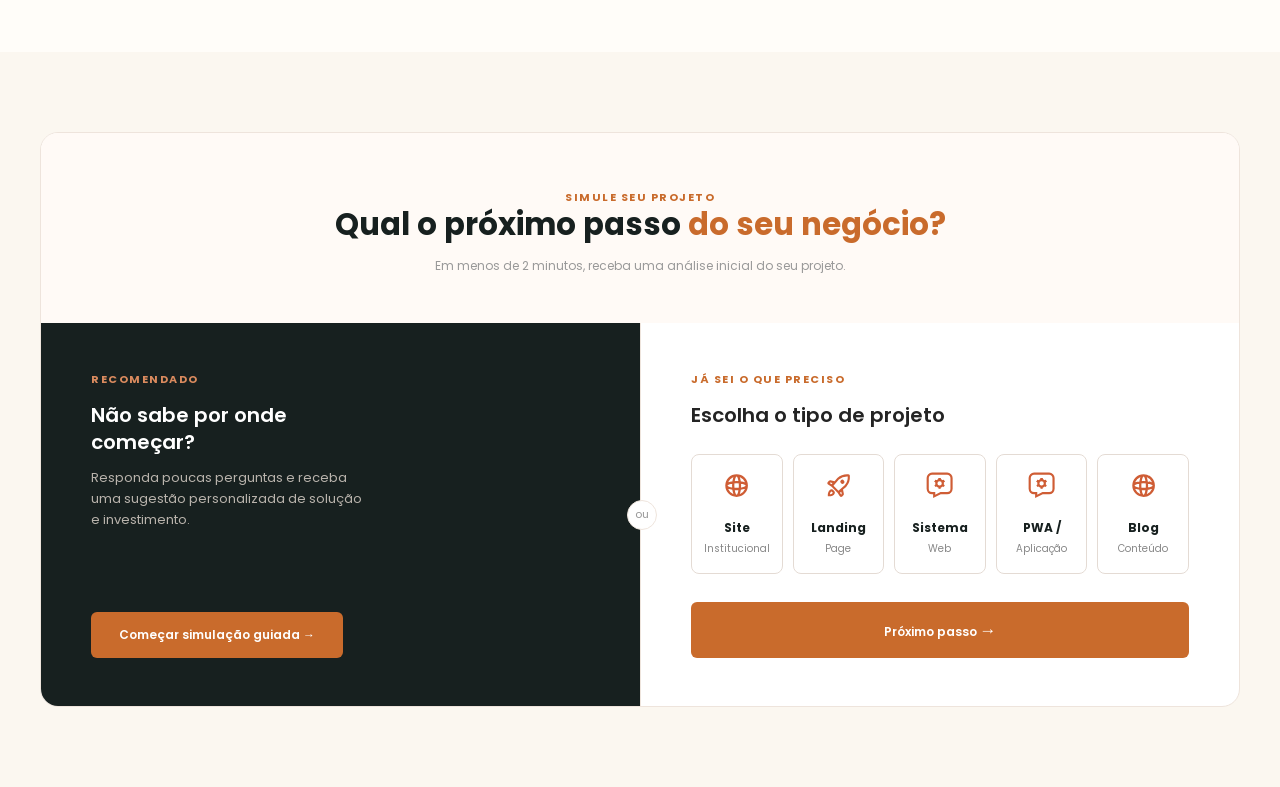
==== commit 51141a47: "Adiçao da seçao sobre" ====
--- a/index.html
+++ b/index.html
@@ -21,6 +21,7 @@
   <link rel="stylesheet" href="components/simulador.css">
   <link rel="stylesheet" href="components/SituationCard.css">
   <link rel="stylesheet" href="components/section-como-funciona.css">
+  <link rel="stylesheet" href="components/section-sobre.css">
 </head>
 
 <body>
@@ -491,8 +492,141 @@
 
       </div>
     </section>
-    <section class="quemSouEu" id="quemSouEu" aria-labelledby="quemSouEu-titulo">
-
+    <!-- ============================================================
+     SEÇÃO: Quem sou eu
+     Fundo: Clean — ambiente mais humano e pessoal do site, melhor
+     lugar para a foto. Fala de trajetória e credibilidade pessoal;
+     etapas/metodologia ficam reservadas para #como-funciona, para
+     não repetir conteúdo entre seções.
+     Depende de: components/section-sobre.css
+                 components/section-sobre.js
+     ============================================================ -->
+    <section class="sobre" id="sobre" aria-labelledby="sobre-titulo">
+      <div class="container sobre__inner" data-sobre-animar>
+ 
+        <div class="sobre__grid">
+ 
+          <!-- Coluna visual: foto + moldura decorativa + galho.
+               Troque assets/img/joseane-foto.jpg pela foto real
+               quando estiver pronta; o alt já está preenchido. -->
+          <div class="sobre__visual" style="--sobre-delay: 0ms;">
+            <div class="sobre__foto-moldura" aria-hidden="true"></div>
+            <img class="sobre__foto" src="assets/img/joseane-foto.jpg"
+              alt="Joseane Alves, desenvolvedora web, sorrindo em frente ao notebook.">
+ 
+            <!-- Galho decorativo, traçado à mão — mesma linguagem dos rabiscos da Hero. -->
+            <svg class="sobre__galho" viewBox="0 0 140 160" aria-hidden="true">
+              <path
+                d="M14 150C10 120 8 90 20 60C28 40 42 24 62 12"
+                fill="none" stroke="var(--green)" stroke-width="2.5" stroke-linecap="round" />
+              <path d="M24 96c-10-4-16-2-22 6" fill="none" stroke="var(--green)" stroke-width="2"
+                stroke-linecap="round" />
+              <path d="M34 68c-9-6-16-5-23 1" fill="none" stroke="var(--green)" stroke-width="2"
+                stroke-linecap="round" />
+              <ellipse cx="12" cy="140" rx="7" ry="3.4" fill="var(--green-pale)"
+                transform="rotate(-18 12 140)" />
+              <ellipse cx="6" cy="112" rx="6.5" ry="3.2" fill="var(--green-pale)"
+                transform="rotate(-32 6 112)" />
+              <ellipse cx="16" cy="80" rx="6" ry="3" fill="var(--green-pale)"
+                transform="rotate(-10 16 80)" />
+              <ellipse cx="46" cy="18" rx="6.5" ry="3.2" fill="var(--green-pale)"
+                transform="rotate(28 46 18)" />
+            </svg>
+          </div>
+ 
+          <!-- Coluna editorial -->
+          <div class="sobre__copy" style="--sobre-delay: 120ms;">
+            <p class="sobre__eyebrow" id="sobre-titulo">Quem sou eu</p>
+            <h2 class="sobre__titulo">
+              Desenvolvedora, parceira<br>e <em>estrategista</em> do seu negócio.
+            </h2>
+ 
+            <p class="sobre__texto">
+              Sou Joseane Alves, desenvolvedora web. Minha paixão por programação começou ainda no curso técnico,
+              e cresceu durante a faculdade, onde percebi que essa era, de fato, a carreira que eu queria seguir.
+            </p>
+            <p class="sobre__texto">
+              No caminho, vivi um período longe do desenvolvimento direto, atuando como analista de sistemas e no
+              suporte a usuários. Foi nessa fase que aprendi algo que carrego até hoje: tecnologia é abstrata até
+              virar solução real na mão de quem usa. Entender como aproximar essas duas pontas — o técnico e o
+              humano — se tornou parte de como eu penso cada projeto.
+            </p>
+            <p class="sobre__texto">
+              Hoje, esse olhar orienta meu trabalho: não busco só entregar código, mas construir soluções que
+              façam sentido para quem realmente vai usá-las.
+            </p>
+ 
+            <p class="sobre__assinatura">Joseane Alves</p>
+            <p class="sobre__assinatura-legenda">Desenvolvedora Web</p>
+ 
+            <a class="sobre__cta" href="#como-funciona">
+              Conhecer meu processo <span aria-hidden="true">→</span>
+            </a>
+          </div>
+ 
+        </div>
+ 
+        <ul class="sobre__indicadores" aria-label="Trajetória e credenciais">
+ 
+          <li class="sobre__indicador" style="--sobre-delay: 240ms;">
+            <span class="sobre__indicador-icone-wrap">
+              <svg class="sobre__indicador-icone" viewBox="0 0 48 48" fill="none" stroke="var(--terracotta)"
+                stroke-width="1.75" stroke-linecap="round" stroke-linejoin="round" aria-hidden="true">
+                <circle cx="24" cy="24" r="16" />
+                <path d="M24 16v8l6 4" />
+              </svg>
+            </span>
+            <h3 class="sobre__indicador-titulo">13 anos de imersão em tecnologia</h3>
+            <p class="sobre__indicador-texto">Curso técnico, graduação e vivência como analista de sistemas.</p>
+          </li>
+ 
+          <li class="sobre__indicador" style="--sobre-delay: 320ms;">
+            <span class="sobre__indicador-icone-wrap">
+              <svg class="sobre__indicador-icone" viewBox="0 0 48 48" fill="none" stroke="var(--terracotta)"
+                stroke-width="1.75" stroke-linecap="round" stroke-linejoin="round" aria-hidden="true">
+                <rect x="6" y="26" width="10" height="14" rx="2" />
+                <rect x="19" y="16" width="10" height="24" rx="2" />
+                <rect x="32" y="8" width="10" height="32" rx="2" />
+              </svg>
+            </span>
+            <h3 class="sobre__indicador-titulo">Do e-commerce ao sistema interno</h3>
+            <p class="sobre__indicador-texto">Projetos institucionais, automação de processos e produtos completos.</p>
+          </li>
+ 
+          <li class="sobre__indicador" style="--sobre-delay: 400ms;">
+            <span class="sobre__indicador-icone-wrap">
+              <svg class="sobre__indicador-icone" viewBox="0 0 48 48" fill="none" stroke="var(--terracotta)"
+                stroke-width="1.75" stroke-linecap="round" stroke-linejoin="round" aria-hidden="true">
+                <circle cx="24" cy="24" r="15" />
+                <circle cx="24" cy="24" r="9" />
+                <circle cx="24" cy="24" r="2.4" fill="var(--terracotta)" stroke="none" />
+              </svg>
+            </span>
+            <h3 class="sobre__indicador-titulo">Foco por segmento</h3>
+            <p class="sobre__indicador-texto">PMEs, clínicas, profissionais e agências.</p>
+          </li>
+ 
+          <li class="sobre__indicador" style="--sobre-delay: 480ms;">
+            <span class="sobre__indicador-icone-wrap">
+              <svg class="sobre__indicador-icone" viewBox="0 0 48 48" fill="none" stroke="var(--terracotta)"
+                stroke-width="1.75" stroke-linecap="round" stroke-linejoin="round" aria-hidden="true">
+                <rect x="8" y="10" width="14" height="14" rx="3" />
+                <rect x="26" y="10" width="14" height="14" rx="3" />
+                <rect x="8" y="28" width="14" height="10" rx="3" />
+                <path d="M32 32c1.5 1.5 3.5 2 6 1.5" />
+                <path d="M35 28l4 4-4 4" />
+              </svg>
+            </span>
+            <h3 class="sobre__indicador-titulo">Sem fórmulas prontas</h3>
+            <p class="sobre__indicador-texto">Cada projeto pensado sob medida, do zero.</p>
+          </li>
+ 
+        </ul>
+ 
+      </div>
+    </section>
+    <section class="casesEmDestaque" id="casesEmDestaque" aria-labelledby="casesEmDestaque-titulo">
+ 
     </section>
     <section class="casesEmDestaque" id="casesEmDestaque" aria-labelledby="casesEmDestaque-titulo">
 
@@ -992,6 +1126,7 @@
   <script src="components/section-situacao.js"></script>
   <script src="components/simulador.js"></script>
   <script src="components/section-como-funciona.js"></script>
+  <script src="components/section-sobre.js"></script>
 </body>
 
 </html>
--- a/components/section-sobre.css
+++ b/components/section-sobre.css
@@ -0,0 +1,310 @@
+/* ==========================================================================
+   SEÇÃO: Quem sou eu (#sobre)
+   Fundo: Clean (--paper). Ambiente humano/pessoal do site — foto + trajetória.
+   Etapas de processo/metodologia NÃO entram aqui de propósito: isso já é
+   coberto por #como-funciona. Esta seção fala de pessoa, não de método.
+
+   Estrutura:
+   .sobre__grid        -> 2 colunas desktop: visual | copy
+   .sobre__indicadores -> faixa horizontal abaixo do grid, 4 itens
+
+   Animação de entrada é escopada à seção (.sobre--animar), seguindo o
+   mesmo padrão de .como-funciona--animating / .situacao--animating —
+   evita reacionar animações da Hero.
+   ========================================================================== */
+
+.sobre {
+   background: var(--paper);
+   padding: clamp(4rem, 8vw, 7rem) 0;
+   overflow: hidden;
+}
+
+.sobre__inner {
+   display: flex;
+   flex-direction: column;
+   gap: clamp(3rem, 6vw, 4.5rem);
+}
+
+/* ---------- GRID PRINCIPAL: visual | copy ---------- */
+
+.sobre__grid {
+   display: grid;
+   grid-template-columns: minmax(0, .82fr) minmax(0, 1fr);
+   gap: clamp(2.5rem, 6vw, 5rem);
+   align-items: center;
+}
+
+/* ---------- COLUNA VISUAL ---------- */
+
+.sobre__visual {
+   position: relative;
+   max-width: 26rem;
+   justify-self: center;
+}
+
+.sobre__foto-moldura {
+   position: absolute;
+   inset: 1.1rem -1.1rem -1.1rem 1.1rem;
+   background: var(--paper-warm);
+   border-radius: var(--radiusCard);
+   z-index: 0;
+}
+
+.sobre__foto {
+   position: relative;
+   z-index: 1;
+   display: block;
+   width: 100%;
+   aspect-ratio: 4 / 5;
+   object-fit: cover;
+   border-radius: var(--radiusCard);
+   box-shadow: var(--shadow);
+   background: var(--paper-warm);
+}
+
+.sobre__galho {
+   position: absolute;
+   z-index: 2;
+   left: -2.6rem;
+   bottom: -2.2rem;
+   width: 6rem;
+   height: auto;
+}
+
+/* ---------- COLUNA EDITORIAL ---------- */
+
+.sobre__copy {
+   max-width: 34rem;
+}
+
+.sobre__eyebrow {
+   margin: 0 0 .7rem;
+   color: var(--terracotta);
+   font-family: var(--sans);
+   font-size: .8rem;
+   font-weight: 700;
+   letter-spacing: .11em;
+   text-transform: uppercase;
+}
+
+.sobre__titulo {
+   margin: 0 0 1.4rem;
+   max-width: 24rem;
+   font-size: clamp(1.9rem, 2.9vw, 2.65rem);
+   font-weight: 600;
+   letter-spacing: -.03em;
+   line-height: 1.15;
+   color: var(--charcoal);
+}
+
+.sobre__titulo em {
+   color: var(--terracotta);
+   font-style: normal;
+}
+
+.sobre__texto {
+   margin: 0 0 1rem;
+   max-width: 33rem;
+   color: var(--muted);
+   font-size: .95rem;
+   line-height: 1.65;
+}
+
+.sobre__texto:last-of-type {
+   margin-bottom: 1.6rem;
+}
+
+.sobre__assinatura {
+   margin: 0;
+   font-family: var(--hand);
+   font-size: 2rem;
+   font-weight: 600;
+   line-height: 1;
+   color: var(--charcoal);
+}
+
+.sobre__assinatura-legenda {
+   margin: .2rem 0 1.6rem;
+   font-size: .68rem;
+   font-weight: 600;
+   letter-spacing: .12em;
+   text-transform: uppercase;
+   color: var(--muted);
+}
+
+.sobre__cta {
+   display: inline-flex;
+   align-items: center;
+   gap: .45rem;
+   color: var(--charcoal);
+   font-size: .9rem;
+   font-weight: 600;
+   text-decoration: none;
+   border-bottom: 1px solid var(--charcoal);
+   padding-bottom: .2rem;
+   transition: color var(--transition), border-color var(--transition);
+}
+
+.sobre__cta span {
+   display: inline-block;
+   color: var(--terracotta);
+   transition: transform var(--transition);
+}
+
+.sobre__cta:hover {
+   color: var(--terracotta);
+   border-color: var(--terracotta);
+}
+
+.sobre__cta:hover span {
+   transform: translateX(.25rem);
+}
+
+/* ---------- INDICADORES DE CREDIBILIDADE ---------- */
+
+.sobre__indicadores {
+   display: grid;
+   grid-template-columns: repeat(4, minmax(0, 1fr));
+   gap: 1.1rem;
+   padding: 0;
+   margin: 0;
+   list-style: none;
+}
+
+.sobre__indicador {
+   padding: 1.4rem 1.3rem;
+   background: var(--paper-warm);
+   border: 1px solid transparent;
+   border-radius: var(--radiusCard);
+   transition: transform var(--transition), box-shadow var(--transition), border-color var(--transition);
+}
+
+.sobre__indicador:hover {
+   border-color: rgba(207, 93, 53, .28);
+   box-shadow: var(--shadow);
+   transform: translateY(-4px);
+}
+
+.sobre__indicador-icone-wrap {
+   display: inline-flex;
+   align-items: center;
+   justify-content: center;
+   width: 2.5rem;
+   height: 2.5rem;
+   margin-bottom: .8rem;
+   background: var(--paper);
+   border-radius: var(--radius);
+}
+
+.sobre__indicador-icone {
+   width: 1.35rem;
+   height: 1.35rem;
+}
+
+.sobre__indicador-titulo {
+   margin: 0 0 .3rem;
+   font-size: .92rem;
+   font-weight: 600;
+   color: var(--charcoal);
+}
+
+.sobre__indicador-texto {
+   margin: 0;
+   font-size: .8rem;
+   line-height: 1.45;
+   color: var(--muted);
+}
+
+/* ---------- ANIMAÇÃO DE ENTRADA (escopada à seção) ---------- */
+
+.sobre__visual,
+.sobre__copy,
+.sobre__indicador {
+   opacity: 0;
+   transform: translateY(16px);
+}
+
+.sobre--animar .sobre__visual,
+.sobre--animar .sobre__copy,
+.sobre--animar .sobre__indicador {
+   animation: sobreSurgir .7s ease forwards;
+   animation-delay: var(--sobre-delay, 0ms);
+}
+
+@keyframes sobreSurgir {
+   to {
+      opacity: 1;
+      transform: translateY(0);
+   }
+}
+
+/* ========================================================================== 
+   RESPONSIVO
+   ========================================================================== */
+
+@media (max-width:1050px) {
+   .sobre__grid {
+      grid-template-columns: 1fr;
+      justify-items: center;
+      text-align: left;
+   }
+
+   .sobre__visual {
+      margin-bottom: .5rem;
+   }
+
+   .sobre__copy {
+      max-width: 34rem;
+   }
+
+   .sobre__titulo {
+      max-width: none;
+   }
+}
+
+@media (max-width:720px) {
+   .sobre__indicadores {
+      grid-template-columns: repeat(2, minmax(0, 1fr));
+   }
+}
+
+@media (max-width:560px) {
+   .sobre__visual {
+      max-width: 18rem;
+   }
+
+   .sobre__foto-moldura {
+      inset: .8rem -.8rem -.8rem .8rem;
+   }
+
+   .sobre__galho {
+      left: -1.4rem;
+      bottom: -1.4rem;
+      width: 4.5rem;
+   }
+
+   .sobre__titulo {
+      font-size: clamp(1.7rem, 6vw, 2rem);
+   }
+
+   .sobre__indicadores {
+      grid-template-columns: 1fr;
+   }
+}
+
+/* ---------- MOVIMENTO REDUZIDO ---------- */
+
+@media (prefers-reduced-motion:reduce) {
+
+   .sobre__visual,
+   .sobre__copy,
+   .sobre__indicador {
+      opacity: 1;
+      transform: none;
+      animation: none;
+   }
+
+   .sobre__indicador:hover {
+      transform: none;
+   }
+}
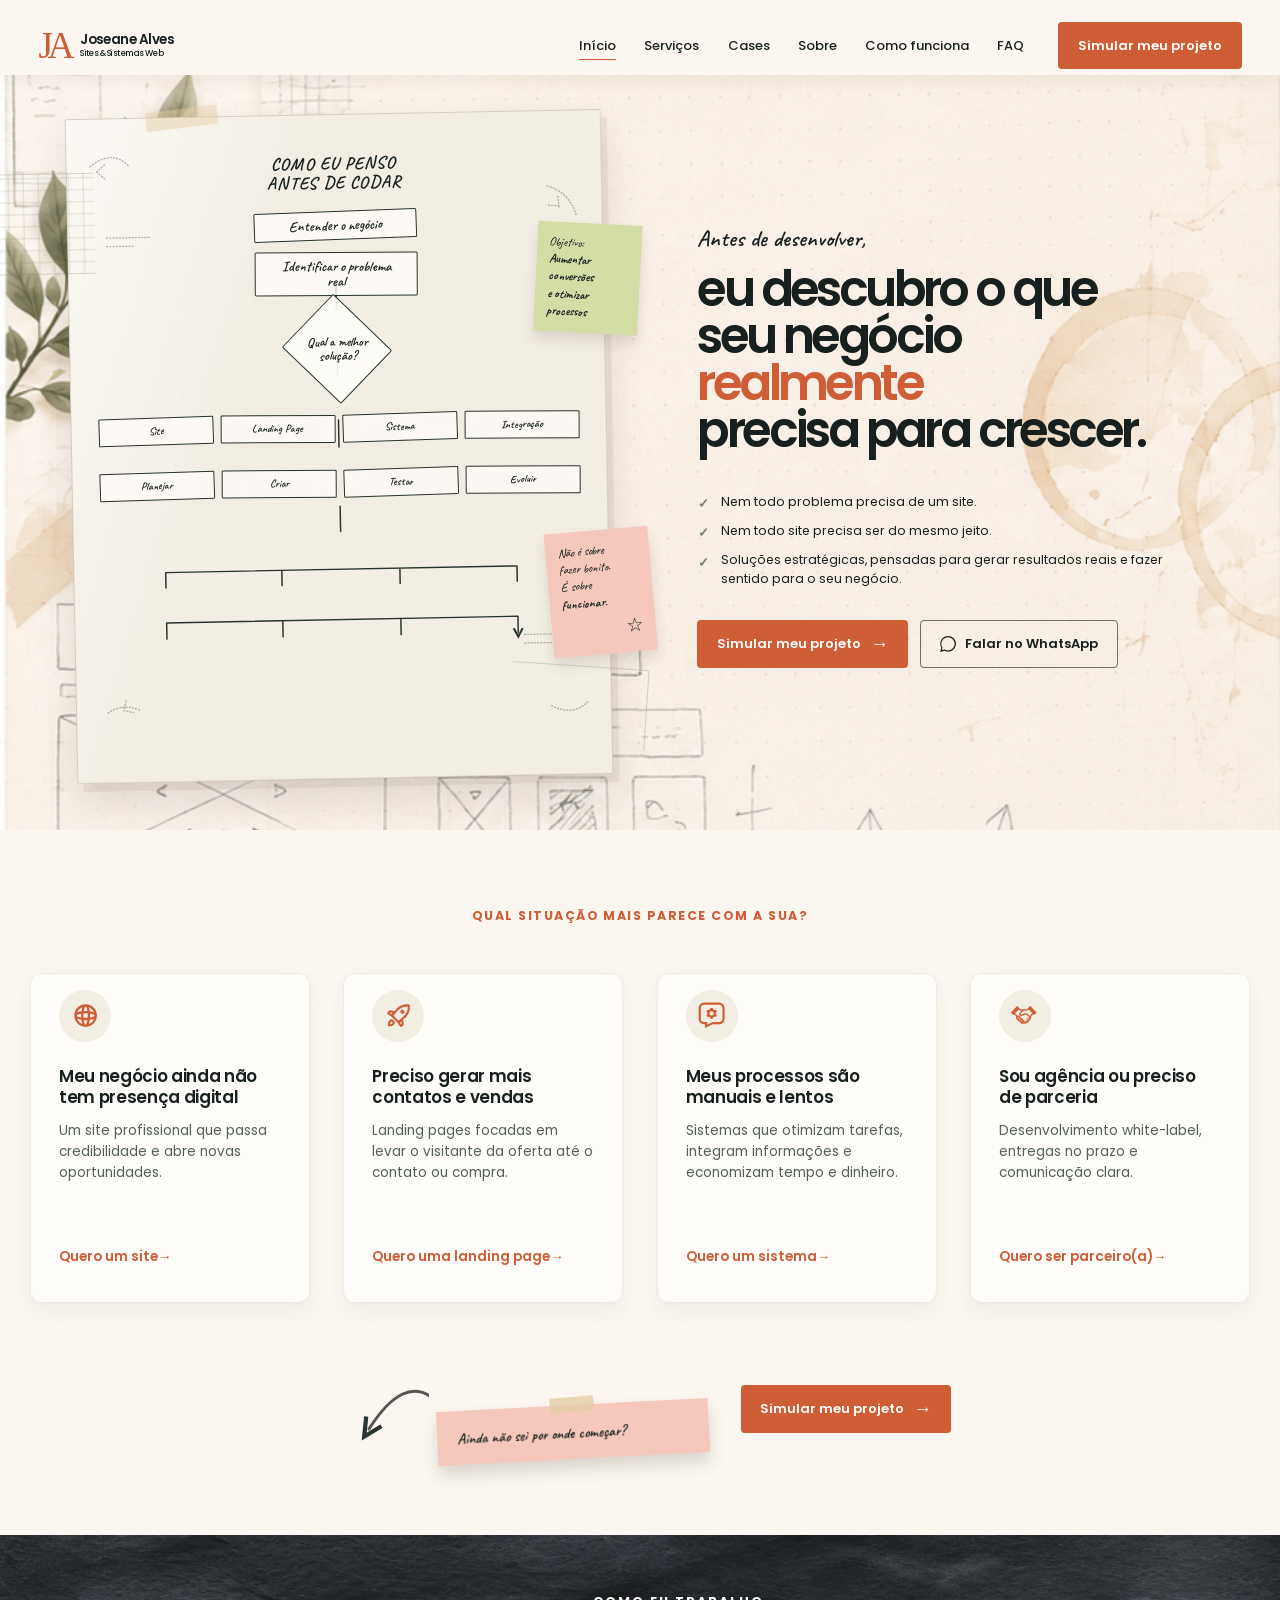
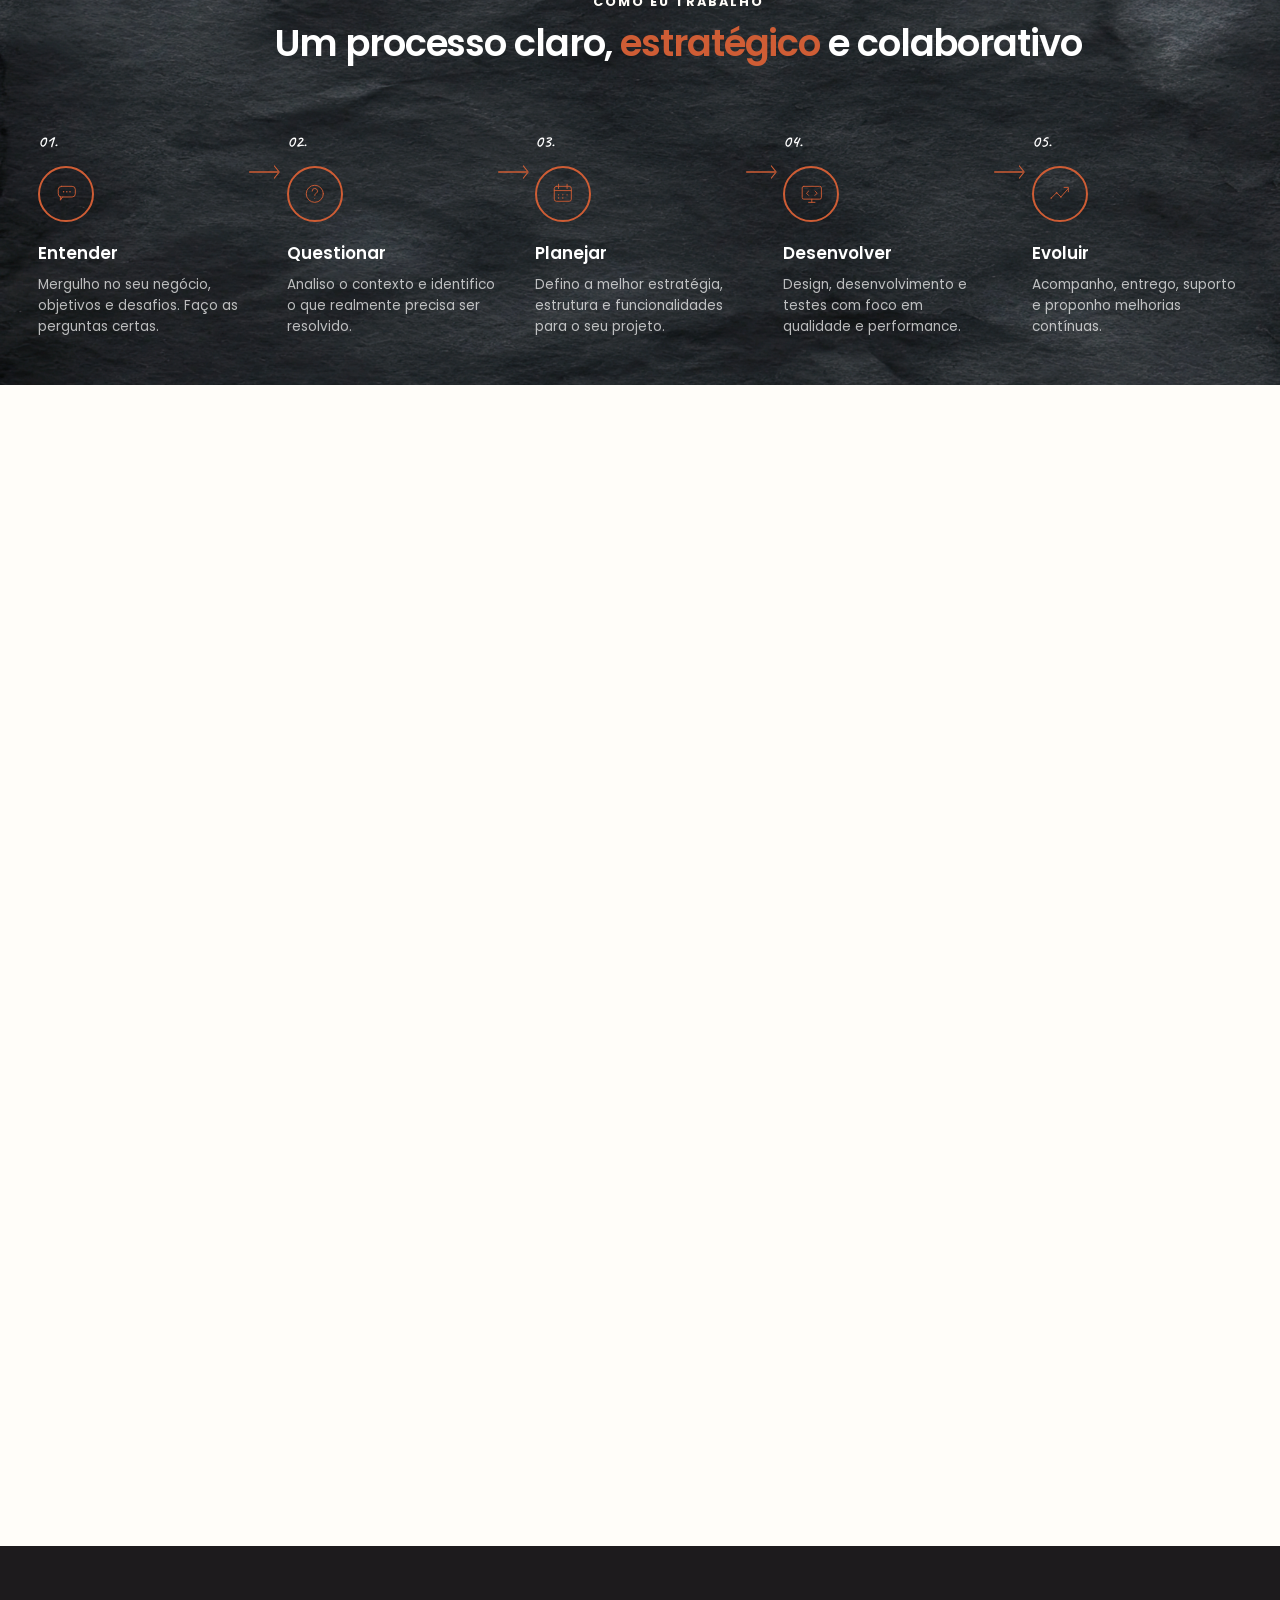
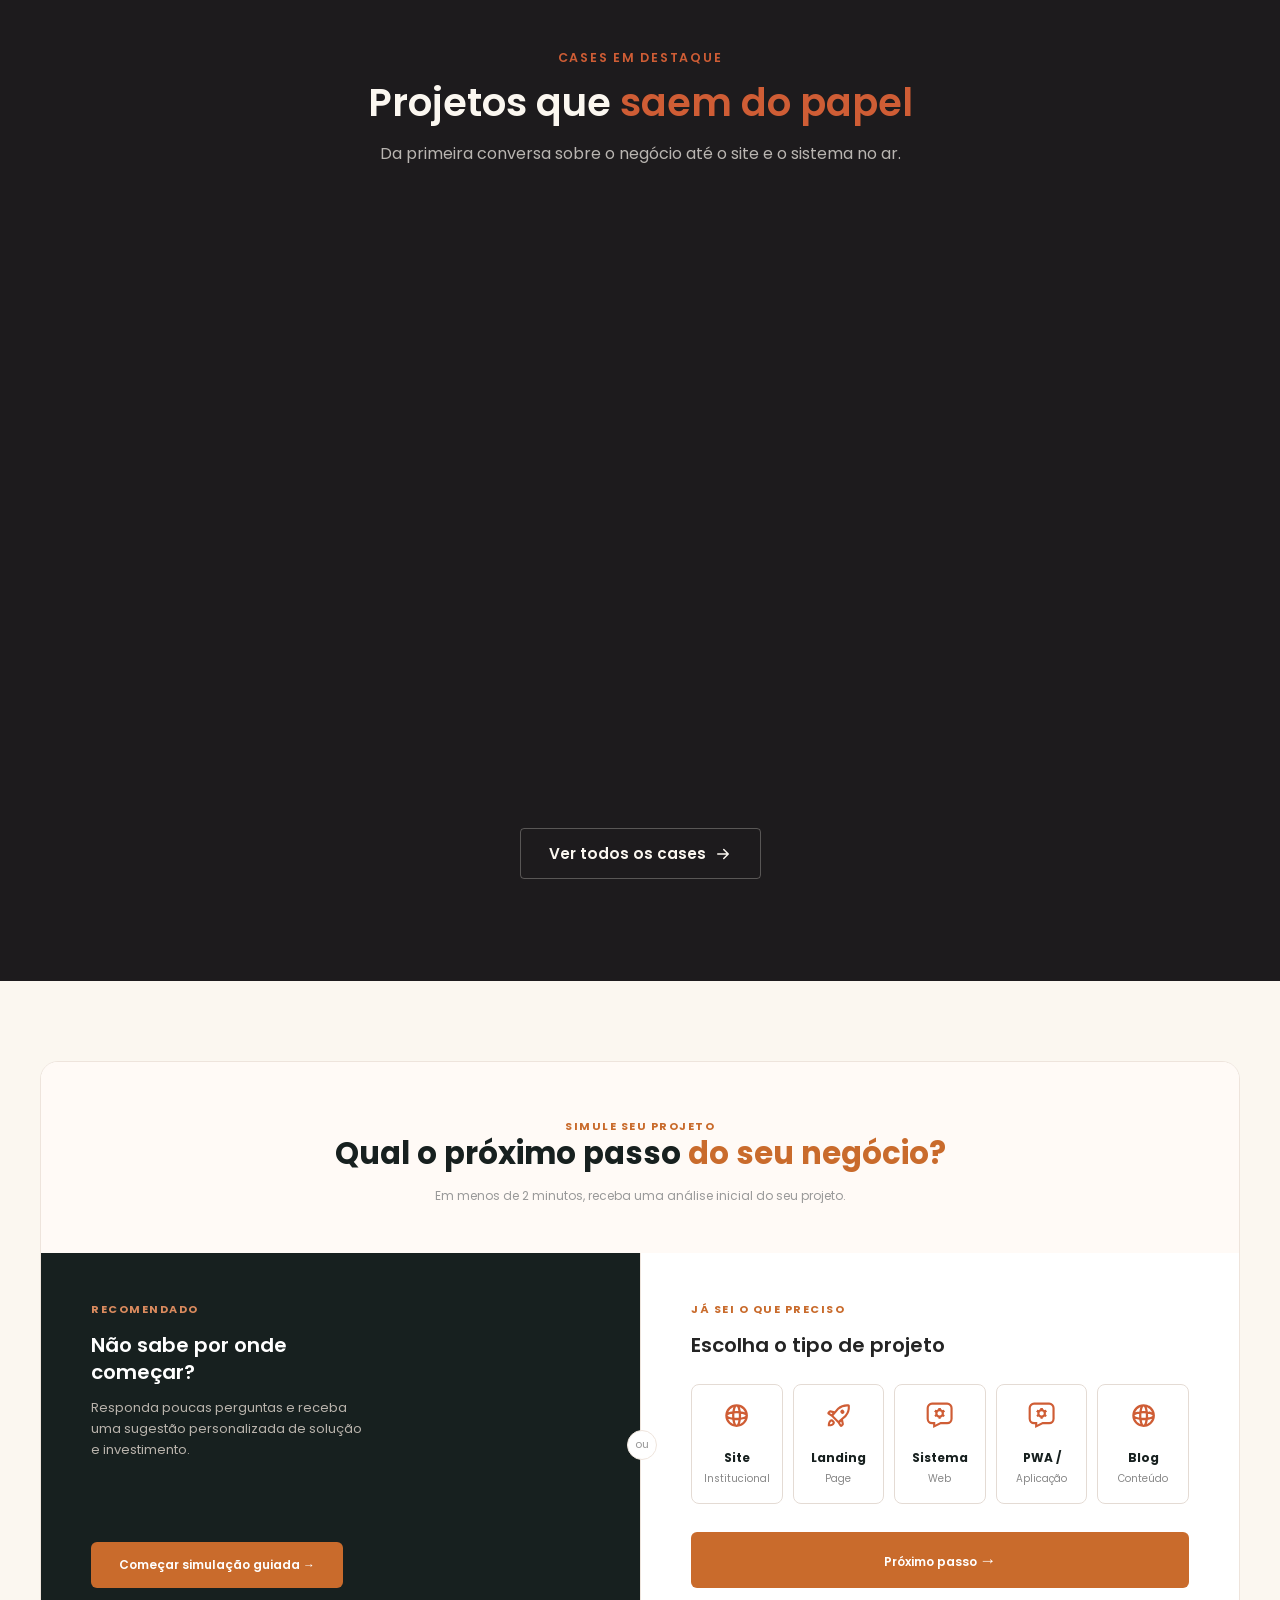
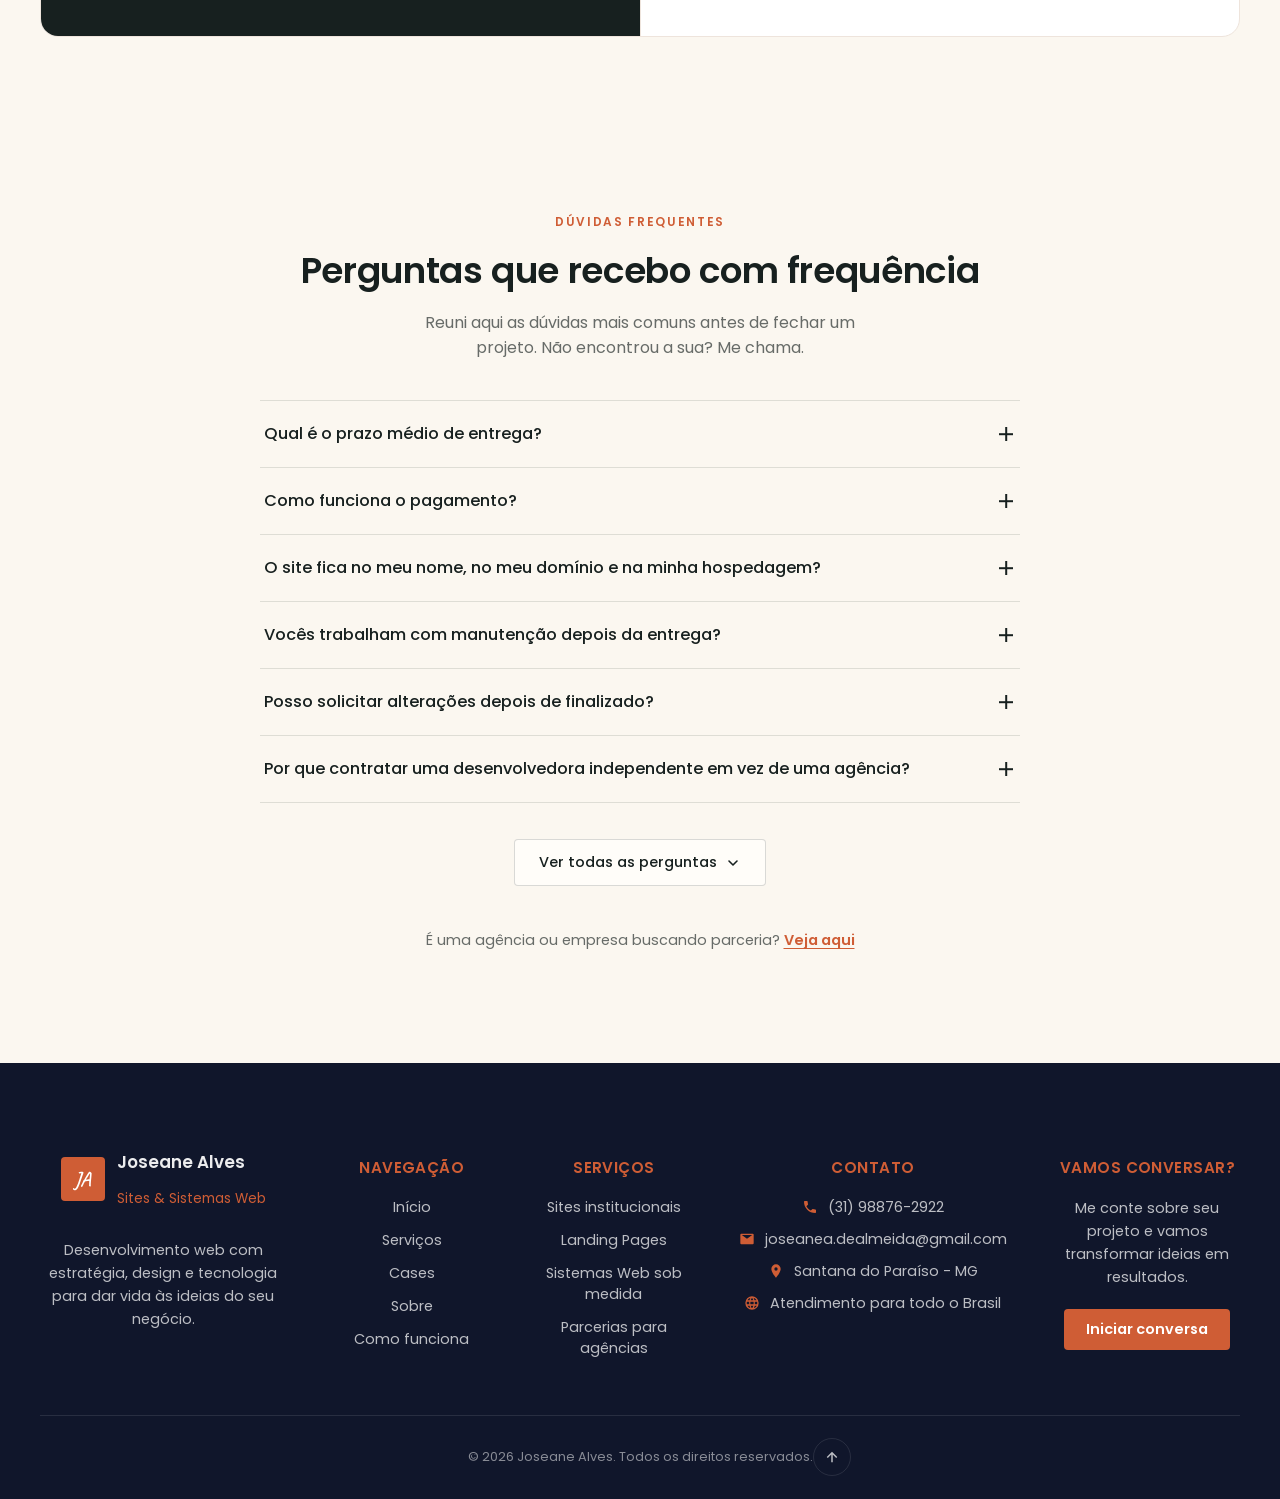
==== commit ed8def86: "Adiçao das seções FAQ, rodapé do site, botao flutuante do whatsapp; correçao do menu que nao estava " ====
--- a/index.html
+++ b/index.html
@@ -22,6 +22,10 @@
   <link rel="stylesheet" href="components/SituationCard.css">
   <link rel="stylesheet" href="components/section-como-funciona.css">
   <link rel="stylesheet" href="components/section-sobre.css">
+  <link rel="stylesheet" href="components/cases.css">
+  <link rel="stylesheet" href="components/faq.css">
+  <link rel="stylesheet" href="components/whatsapp-flutuante.css">
+  <link rel="stylesheet" href="components/rodape.css">
 </head>
 
 <body>
@@ -486,9 +490,9 @@
 
         </ol>
 
-        <a class="como-funciona__cta" href="#processo-detalhado" style="--etapa-delay: 760ms;">
+        <!-- <a class="como-funciona__cta" href="#processo-detalhado" style="--etapa-delay: 760ms;">
           Ver todos os detalhes do processo <span aria-hidden="true">→</span>
-        </a>
+        </a> -->
 
       </div>
     </section>
@@ -503,44 +507,25 @@
      ============================================================ -->
     <section class="sobre" id="sobre" aria-labelledby="sobre-titulo">
       <div class="container sobre__inner" data-sobre-animar>
- 
+
         <div class="sobre__grid">
- 
+
           <!-- Coluna visual: foto + moldura decorativa + galho.
                Troque assets/img/joseane-foto.jpg pela foto real
                quando estiver pronta; o alt já está preenchido. -->
           <div class="sobre__visual" style="--sobre-delay: 0ms;">
             <div class="sobre__foto-moldura" aria-hidden="true"></div>
-            <img class="sobre__foto" src="assets/img/joseane-foto.jpg"
+            <img class="sobre__foto" src="assets/img/joseane-escura-folha-sem-fundo.webp"
               alt="Joseane Alves, desenvolvedora web, sorrindo em frente ao notebook.">
- 
-            <!-- Galho decorativo, traçado à mão — mesma linguagem dos rabiscos da Hero. -->
-            <svg class="sobre__galho" viewBox="0 0 140 160" aria-hidden="true">
-              <path
-                d="M14 150C10 120 8 90 20 60C28 40 42 24 62 12"
-                fill="none" stroke="var(--green)" stroke-width="2.5" stroke-linecap="round" />
-              <path d="M24 96c-10-4-16-2-22 6" fill="none" stroke="var(--green)" stroke-width="2"
-                stroke-linecap="round" />
-              <path d="M34 68c-9-6-16-5-23 1" fill="none" stroke="var(--green)" stroke-width="2"
-                stroke-linecap="round" />
-              <ellipse cx="12" cy="140" rx="7" ry="3.4" fill="var(--green-pale)"
-                transform="rotate(-18 12 140)" />
-              <ellipse cx="6" cy="112" rx="6.5" ry="3.2" fill="var(--green-pale)"
-                transform="rotate(-32 6 112)" />
-              <ellipse cx="16" cy="80" rx="6" ry="3" fill="var(--green-pale)"
-                transform="rotate(-10 16 80)" />
-              <ellipse cx="46" cy="18" rx="6.5" ry="3.2" fill="var(--green-pale)"
-                transform="rotate(28 46 18)" />
-            </svg>
-          </div>
- 
+          </div>
+
           <!-- Coluna editorial -->
           <div class="sobre__copy" style="--sobre-delay: 120ms;">
             <p class="sobre__eyebrow" id="sobre-titulo">Quem sou eu</p>
             <h2 class="sobre__titulo">
               Desenvolvedora, parceira<br>e <em>estrategista</em> do seu negócio.
             </h2>
- 
+
             <p class="sobre__texto">
               Sou Joseane Alves, desenvolvedora web. Minha paixão por programação começou ainda no curso técnico,
               e cresceu durante a faculdade, onde percebi que essa era, de fato, a carreira que eu queria seguir.
@@ -555,19 +540,19 @@
               Hoje, esse olhar orienta meu trabalho: não busco só entregar código, mas construir soluções que
               façam sentido para quem realmente vai usá-las.
             </p>
- 
+
             <p class="sobre__assinatura">Joseane Alves</p>
             <p class="sobre__assinatura-legenda">Desenvolvedora Web</p>
- 
+
             <a class="sobre__cta" href="#como-funciona">
               Conhecer meu processo <span aria-hidden="true">→</span>
             </a>
           </div>
- 
-        </div>
- 
+
+        </div>
+
         <ul class="sobre__indicadores" aria-label="Trajetória e credenciais">
- 
+
           <li class="sobre__indicador" style="--sobre-delay: 240ms;">
             <span class="sobre__indicador-icone-wrap">
               <svg class="sobre__indicador-icone" viewBox="0 0 48 48" fill="none" stroke="var(--terracotta)"
@@ -579,7 +564,7 @@
             <h3 class="sobre__indicador-titulo">13 anos de imersão em tecnologia</h3>
             <p class="sobre__indicador-texto">Curso técnico, graduação e vivência como analista de sistemas.</p>
           </li>
- 
+
           <li class="sobre__indicador" style="--sobre-delay: 320ms;">
             <span class="sobre__indicador-icone-wrap">
               <svg class="sobre__indicador-icone" viewBox="0 0 48 48" fill="none" stroke="var(--terracotta)"
@@ -592,7 +577,7 @@
             <h3 class="sobre__indicador-titulo">Do e-commerce ao sistema interno</h3>
             <p class="sobre__indicador-texto">Projetos institucionais, automação de processos e produtos completos.</p>
           </li>
- 
+
           <li class="sobre__indicador" style="--sobre-delay: 400ms;">
             <span class="sobre__indicador-icone-wrap">
               <svg class="sobre__indicador-icone" viewBox="0 0 48 48" fill="none" stroke="var(--terracotta)"
@@ -605,7 +590,7 @@
             <h3 class="sobre__indicador-titulo">Foco por segmento</h3>
             <p class="sobre__indicador-texto">PMEs, clínicas, profissionais e agências.</p>
           </li>
- 
+
           <li class="sobre__indicador" style="--sobre-delay: 480ms;">
             <span class="sobre__indicador-icone-wrap">
               <svg class="sobre__indicador-icone" viewBox="0 0 48 48" fill="none" stroke="var(--terracotta)"
@@ -617,19 +602,160 @@
                 <path d="M35 28l4 4-4 4" />
               </svg>
             </span>
-            <h3 class="sobre__indicador-titulo">Sem fórmulas prontas</h3>
+            <h3 class="sobre__indicador-titulo">Sem códigos genéricos</h3>
             <p class="sobre__indicador-texto">Cada projeto pensado sob medida, do zero.</p>
           </li>
+
+        </ul>
+
+      </div>
+    </section>
+    <!--
+  Seção: Cases
+  Fundo dark (grafite profundo) — conforme definido na paleta alternada do site.
+  Depende de: cases.css, cases.js
+  Hooks JS: [data-cases-section], [data-cases-card]
+  Fonte de verdade do conteúdo: cada card resume o projeto; detalhe completo fica
+  na página/modal de case individual (a implementar) — ver [data-case-link].
+-->
+    <section class="cases" id="cases" data-cases-section>
+      <div class="cases__container">
+
+        <header class="cases__header">
+          <p class="cases__eyebrow">Cases em destaque</p>
+          <h2 class="cases__title">
+            Projetos que <span class="cases__title-highlight">saem do papel</span>
+          </h2>
+          <p class="cases__subtitle">
+            Da primeira conversa sobre o negócio até o site e o sistema no ar.
+          </p>
+        </header>
+
+        <div class="cases__grid">
+
+          <!-- Card 1 — Cida Fialho: site institucional -->
+      <article class="cases__card" data-cases-card style="--cases-delay: 0ms">
+        <div class="cases__mockup">
+          <div class="cases__mockup-frame cases__mockup-frame--primary" aria-hidden="true">
+            <span class="cases__frame-dot"></span>
+            <span class="cases__frame-dot"></span>
+            <span class="cases__frame-dot"></span>
+            <img
+              src="assets/img/cida-site-desktop.webp"
+              alt=""
+              class="cases__frame-img"
+              loading="lazy"
+              width="1400"
+              height="875"
+            >
+          </div>
+          <div class="cases__mockup-frame cases__mockup-frame--phone" aria-hidden="true">
+            <span class="cases__frame-notch"></span>
+            <img
+              src="assets/img/cida-site-mobile.webp"
+              alt=""
+              class="cases__frame-img cases__frame-img--phone"
+              loading="lazy"
+              width="430"
+              height="932"
+            >
+          </div>
+        </div>
  
-        </ul>
- 
-      </div>
-    </section>
-    <section class="casesEmDestaque" id="casesEmDestaque" aria-labelledby="casesEmDestaque-titulo">
- 
-    </section>
-    <section class="casesEmDestaque" id="casesEmDestaque" aria-labelledby="casesEmDestaque-titulo">
-
+        <div class="cases__body">
+          <p class="cases__tag">Site institucional</p>
+          <h3 class="cases__card-title">Cida Fialho</h3>
+          <p class="cases__card-desc">
+            Site institucional para apresentar o trabalho, transmitir
+            confiança e converter visitantes em agendamentos — com
+            atendimento direto pelo WhatsApp.
+          </p>
+          <a href="#" class="cases__link" data-case-link data-case-id="cida-fialho-site">
+            Ver case
+            <svg class="cases__link-icon" viewBox="0 0 24 24" width="18" height="18" aria-hidden="true">
+              <path d="M5 12h13M13 6l6 6-6 6" fill="none" stroke="currentColor" stroke-width="2" stroke-linecap="round" stroke-linejoin="round"/>
+            </svg>
+          </a>
+        </div>
+      </article>
+
+          <!-- Card 2 — Cida Fialho (site + sistema) -->
+          <article class="cases__card" data-cases-card style="--cases-delay: 0ms">
+            <div class="cases__mockup">
+              <div class="cases__mockup-frame cases__mockup-frame--primary" aria-hidden="true">
+                <span class="cases__frame-dot"></span>
+                <span class="cases__frame-dot"></span>
+                <span class="cases__frame-dot"></span>
+                <img src="assets/img/ceraapp-sistema.webp" alt="" class="cases__frame-img" loading="lazy" width="1365"
+                  height="767">
+              </div>
+              <div class="cases__mockup-frame cases__mockup-frame--phone" aria-hidden="true">
+                <span class="cases__frame-notch"></span>
+                <img src="assets/img/ceraapp-mobile.webp" alt="" class="cases__frame-img cases__frame-img--phone"
+                  loading="lazy" width="500" height="960">
+              </div>
+            </div>
+
+            <div class="cases__body">
+              <p class="cases__tag">Site institucional + sistema web</p>
+              <h3 class="cases__card-title">Cida Fialho</h3>
+              <p class="cases__card-desc">
+                Site institucional para captar agendamentos e sistema próprio de
+                gestão da agenda, clientes e serviços — do primeiro contato ao
+                painel do dia a dia.
+              </p>
+              <a href="#" class="cases__link" data-case-link data-case-id="cida-fialho">
+                Ver case
+                <svg class="cases__link-icon" viewBox="0 0 24 24" width="18" height="18" aria-hidden="true">
+                  <path d="M5 12h13M13 6l6 6-6 6" fill="none" stroke="currentColor" stroke-width="2"
+                    stroke-linecap="round" stroke-linejoin="round" />
+                </svg>
+              </a>
+            </div>
+          </article>
+
+          <!-- Card 3 — Oficina mecânica (em reconstrução) -->
+          <article class="cases__card cases__card--pending" data-cases-card style="--cases-delay: 120ms">
+            <div class="cases__mockup cases__mockup--pending">
+              <svg class="cases__blueprint" viewBox="0 0 400 260" aria-hidden="true">
+                <rect x="20" y="20" width="360" height="220" rx="8" class="cases__blueprint-frame" />
+                <line x1="20" y1="60" x2="380" y2="60" class="cases__blueprint-line" />
+                <rect x="40" y="80" width="110" height="70" rx="4" class="cases__blueprint-block" />
+                <rect x="165" y="80" width="110" height="70" rx="4" class="cases__blueprint-block" />
+                <rect x="290" y="80" width="70" height="70" rx="4" class="cases__blueprint-block" />
+                <line x1="40" y1="170" x2="360" y2="170" class="cases__blueprint-line" />
+                <line x1="40" y1="190" x2="260" y2="190" class="cases__blueprint-line" />
+                <line x1="40" y1="205" x2="220" y2="205" class="cases__blueprint-line" />
+              </svg>
+              <span class="cases__badge">Em reconstrução</span>
+            </div>
+
+            <div class="cases__body">
+              <p class="cases__tag">Site institucional + e-commerce</p>
+              <h3 class="cases__card-title">Oficina &amp; Loja de Autopeças</h3>
+              <p class="cases__card-desc">
+                Projeto original em WordPress sendo refeito do zero — nova versão
+                em desenvolvimento, com repaginação completa de identidade e código.
+              </p>
+              <span class="cases__link cases__link--disabled">
+                Em breve
+              </span>
+            </div>
+          </article>
+
+        </div>
+
+        <div class="cases__footer">
+          <a href="#" class="cases__view-all" id="verTodosCases">
+            Ver todos os cases
+            <svg class="cases__link-icon" viewBox="0 0 24 24" width="18" height="18" aria-hidden="true">
+              <path d="M5 12h13M13 6l6 6-6 6" fill="none" stroke="currentColor" stroke-width="2" stroke-linecap="round"
+                stroke-linejoin="round" />
+            </svg>
+          </a>
+        </div>
+
+      </div>
     </section>
     <!-- ============================================================
      SIMULADOR — dois caminhos: guiado (recomendado para a maioria
@@ -908,7 +1034,520 @@
       </div>
 
     </section>
-
+    <!--
+  Seção FAQ
+  - Segue os tokens globais já definidos no site (--terracotta, --charcoal, --cream, --paper, --sans, --hand, --radius, --shadow, --transition)
+  - BEM: .faq, .faq__elemento, .faq__elemento--modificador
+  - Animação de entrada usa classe escopada .faq--animating (não usa html.is-animating global)
+-->
+<section class="faq" id="faq" data-faq-section>
+  <div class="faq__container">
+
+    <span class="faq__eyebrow">Dúvidas frequentes</span>
+    <h2 class="faq__title">Perguntas que recebo com frequência</h2>
+    <p class="faq__subtitle">Reuni aqui as dúvidas mais comuns antes de fechar um projeto. Não encontrou a sua? Me chama.</p>
+
+    <!-- ===================== BLOCO PRINCIPAL (clientes finais) ===================== -->
+    <div class="faq__list" data-faq-list="main">
+
+      <!-- 1 -->
+      <div class="faq__item" data-faq-item>
+        <h3 class="faq__heading">
+          <button class="faq__trigger" type="button" data-faq-trigger aria-expanded="false" aria-controls="faq-answer-1" id="faq-question-1">
+            <span class="faq__trigger-text">Qual é o prazo médio de entrega?</span>
+            <span class="faq__icon" aria-hidden="true">
+              <span class="faq__icon-line faq__icon-line--h"></span>
+              <span class="faq__icon-line faq__icon-line--v"></span>
+            </span>
+          </button>
+        </h3>
+        <div class="faq__answer" id="faq-answer-1" role="region" aria-labelledby="faq-question-1" data-faq-panel>
+          <div class="faq__answer-inner">
+            <p class="faq__answer-text">Para sites institucionais e landing pages, o prazo costuma ficar entre 4 e 5 semanas, do planejamento à entrega. Quando o cliente já tem o layout aprovado (por exemplo, um arquivo do Figma pronto), esse prazo cai para cerca de 7 dias úteis.</p>
+            <p class="faq__answer-text">Se o projeto incluir um blog simples, de exibição de conteúdo, o prazo permanece dentro dessa mesma faixa. Já blogs com painel de gestão próprio, onde você mesmo publica e organiza o conteúdo sem depender de mim, são tratados como sistema — e entram no prazo de pelo menos 3 meses.</p>
+            <p class="faq__answer-text">Para sistemas mais complexos (como automações, painéis e áreas administrativas), o prazo é de pelo menos 3 meses. Nesses projetos, você acompanha o desenvolvimento de perto, com visibilidade de cada seção e área do sistema conforme são construídas.</p>
+          </div>
+        </div>
+      </div>
+
+      <!-- 2 -->
+      <div class="faq__item" data-faq-item>
+        <h3 class="faq__heading">
+          <button class="faq__trigger" type="button" data-faq-trigger aria-expanded="false" aria-controls="faq-answer-2" id="faq-question-2">
+            <span class="faq__trigger-text">Como funciona o pagamento?</span>
+            <span class="faq__icon" aria-hidden="true">
+              <span class="faq__icon-line faq__icon-line--h"></span>
+              <span class="faq__icon-line faq__icon-line--v"></span>
+            </span>
+          </button>
+        </h3>
+        <div class="faq__answer" id="faq-answer-2" role="region" aria-labelledby="faq-question-2" data-faq-panel>
+          <div class="faq__answer-inner">
+            <p class="faq__answer-text">Trabalho com 30% de entrada e o restante parcelado via Pix. No momento não trabalho com cartão.</p>
+          </div>
+        </div>
+      </div>
+
+      <!-- 3 -->
+      <div class="faq__item" data-faq-item>
+        <h3 class="faq__heading">
+          <button class="faq__trigger" type="button" data-faq-trigger aria-expanded="false" aria-controls="faq-answer-3" id="faq-question-3">
+            <span class="faq__trigger-text">O site fica no meu nome, no meu domínio e na minha hospedagem?</span>
+            <span class="faq__icon" aria-hidden="true">
+              <span class="faq__icon-line faq__icon-line--h"></span>
+              <span class="faq__icon-line faq__icon-line--v"></span>
+            </span>
+          </button>
+        </h3>
+        <div class="faq__answer" id="faq-answer-3" role="region" aria-labelledby="faq-question-3" data-faq-panel>
+          <div class="faq__answer-inner">
+            <p class="faq__answer-text">Sim. O domínio, a hospedagem e o conteúdo do site são totalmente seus. Com sua autorização, posso apresentar o projeto como case real no meu portfólio, incluindo marca e identidade visual. Após o encerramento do contrato, textos e imagens do case podem ser atualizados por mim para manter o portfólio sempre representativo do meu trabalho atual.</p>
+          </div>
+        </div>
+      </div>
+
+      <!-- 4 -->
+      <div class="faq__item" data-faq-item>
+        <h3 class="faq__heading">
+          <button class="faq__trigger" type="button" data-faq-trigger aria-expanded="false" aria-controls="faq-answer-4" id="faq-question-4">
+            <span class="faq__trigger-text">Vocês trabalham com manutenção depois da entrega?</span>
+            <span class="faq__icon" aria-hidden="true">
+              <span class="faq__icon-line faq__icon-line--h"></span>
+              <span class="faq__icon-line faq__icon-line--v"></span>
+            </span>
+          </button>
+        </h3>
+        <div class="faq__answer" id="faq-answer-4" role="region" aria-labelledby="faq-question-4" data-faq-panel>
+          <div class="faq__answer-inner">
+            <p class="faq__answer-text">Sim. Manutenção de conteúdo (como atualização de textos, produtos de loja, posts de blog ou e-mail) é tratada como plano de manutenção, e não como melhoria. Já novas funcionalidades fora do escopo original entram como projeto à parte.</p>
+          </div>
+        </div>
+      </div>
+
+      <!-- 5 -->
+      <div class="faq__item" data-faq-item>
+        <h3 class="faq__heading">
+          <button class="faq__trigger" type="button" data-faq-trigger aria-expanded="false" aria-controls="faq-answer-5" id="faq-question-5">
+            <span class="faq__trigger-text">Posso solicitar alterações depois de finalizado?</span>
+            <span class="faq__icon" aria-hidden="true">
+              <span class="faq__icon-line faq__icon-line--h"></span>
+              <span class="faq__icon-line faq__icon-line--v"></span>
+            </span>
+          </button>
+        </h3>
+        <div class="faq__answer" id="faq-answer-5" role="region" aria-labelledby="faq-question-5" data-faq-panel>
+          <div class="faq__answer-inner">
+            <p class="faq__answer-text">Durante o desenvolvimento, você pode solicitar até 3 rodadas de pequenos ajustes. Após a entrega, correções de bugs são cobertas sem custo adicional. Já melhorias — ou seja, funcionalidades que não fizeram parte do escopo definido no início do projeto — são orçadas separadamente.</p>
+          </div>
+        </div>
+      </div>
+
+      <!-- 6 -->
+      <div class="faq__item" data-faq-item>
+        <h3 class="faq__heading">
+          <button class="faq__trigger" type="button" data-faq-trigger aria-expanded="false" aria-controls="faq-answer-6" id="faq-question-6">
+            <span class="faq__trigger-text">Por que contratar uma desenvolvedora independente em vez de uma agência?</span>
+            <span class="faq__icon" aria-hidden="true">
+              <span class="faq__icon-line faq__icon-line--h"></span>
+              <span class="faq__icon-line faq__icon-line--v"></span>
+            </span>
+          </button>
+        </h3>
+        <div class="faq__answer" id="faq-answer-6" role="region" aria-labelledby="faq-question-6" data-faq-panel>
+          <div class="faq__answer-inner">
+            <p class="faq__answer-text">Porque você fala diretamente comigo do início ao fim do projeto — sem intermediários, sem repasse de informação entre times. Além de desenvolver, entendo de negócio: escuto o que você precisa, estudo seu público e proponho a solução mais adequada para o seu momento.</p>
+          </div>
+        </div>
+      </div>
+
+      <!-- ============ ITENS EXTRAS (ocultos até "ver todas") ============ -->
+
+      <div class="faq__item faq__item--extra" data-faq-item data-faq-extra hidden>
+        <h3 class="faq__heading">
+          <button class="faq__trigger" type="button" data-faq-trigger aria-expanded="false" aria-controls="faq-answer-7" id="faq-question-7">
+            <span class="faq__trigger-text">É possível integrar com WhatsApp, pagamento e outros serviços?</span>
+            <span class="faq__icon" aria-hidden="true">
+              <span class="faq__icon-line faq__icon-line--h"></span>
+              <span class="faq__icon-line faq__icon-line--v"></span>
+            </span>
+          </button>
+        </h3>
+        <div class="faq__answer" id="faq-answer-7" role="region" aria-labelledby="faq-question-7" data-faq-panel>
+          <div class="faq__answer-inner">
+            <p class="faq__answer-text">Sim. Integro WhatsApp, gateways de pagamento, agendamento, redes sociais e outras ferramentas que seu negócio já utiliza ou pretende usar.</p>
+          </div>
+        </div>
+      </div>
+
+      <div class="faq__item faq__item--extra" data-faq-item data-faq-extra hidden>
+        <h3 class="faq__heading">
+          <button class="faq__trigger" type="button" data-faq-trigger aria-expanded="false" aria-controls="faq-answer-8" id="faq-question-8">
+            <span class="faq__trigger-text">Vocês emitem nota fiscal?</span>
+            <span class="faq__icon" aria-hidden="true">
+              <span class="faq__icon-line faq__icon-line--h"></span>
+              <span class="faq__icon-line faq__icon-line--v"></span>
+            </span>
+          </button>
+        </h3>
+        <div class="faq__answer" id="faq-answer-8" role="region" aria-labelledby="faq-question-8" data-faq-panel>
+          <div class="faq__answer-inner">
+            <p class="faq__answer-text">No momento, atendo como pessoa física e não emito nota fiscal. Se esse for um requisito para o seu processo de contratação, me avise antes de fecharmos o projeto para conversarmos sobre a melhor forma de formalizar.</p>
+          </div>
+        </div>
+      </div>
+
+      <div class="faq__item faq__item--extra" data-faq-item data-faq-extra hidden>
+        <h3 class="faq__heading">
+          <button class="faq__trigger" type="button" data-faq-trigger aria-expanded="false" aria-controls="faq-answer-9" id="faq-question-9">
+            <span class="faq__trigger-text">Como funciona o processo, do primeiro contato até o site no ar?</span>
+            <span class="faq__icon" aria-hidden="true">
+              <span class="faq__icon-line faq__icon-line--h"></span>
+              <span class="faq__icon-line faq__icon-line--v"></span>
+            </span>
+          </button>
+        </h3>
+        <div class="faq__answer" id="faq-answer-9" role="region" aria-labelledby="faq-question-9" data-faq-panel>
+          <div class="faq__answer-inner">
+            <p class="faq__answer-text">Começamos com uma conversa para entender seu momento e objetivo. Depois, defino a estrutura ideal, apresento uma proposta e, com aprovação, sigo para o desenvolvimento em etapas, com pontos de validação até a entrega final.</p>
+          </div>
+        </div>
+      </div>
+
+      <div class="faq__item faq__item--extra" data-faq-item data-faq-extra hidden>
+        <h3 class="faq__heading">
+          <button class="faq__trigger" type="button" data-faq-trigger aria-expanded="false" aria-controls="faq-answer-10" id="faq-question-10">
+            <span class="faq__trigger-text">E se eu não souber exatamente o que preciso?</span>
+            <span class="faq__icon" aria-hidden="true">
+              <span class="faq__icon-line faq__icon-line--h"></span>
+              <span class="faq__icon-line faq__icon-line--v"></span>
+            </span>
+          </button>
+        </h3>
+        <div class="faq__answer" id="faq-answer-10" role="region" aria-labelledby="faq-question-10" data-faq-panel>
+          <div class="faq__answer-inner">
+            <p class="faq__answer-text">Sem problema — é mais comum do que parece. Tenho um simulador no site que te ajuda a identificar, em poucos passos, qual tipo de solução faz mais sentido para o seu momento.</p>
+          </div>
+        </div>
+      </div>
+
+      <div class="faq__item faq__item--extra" data-faq-item data-faq-extra hidden>
+        <h3 class="faq__heading">
+          <button class="faq__trigger" type="button" data-faq-trigger aria-expanded="false" aria-controls="faq-answer-11" id="faq-question-11">
+            <span class="faq__trigger-text">O valor do orçamento pode mudar depois de fechado?</span>
+            <span class="faq__icon" aria-hidden="true">
+              <span class="faq__icon-line faq__icon-line--h"></span>
+              <span class="faq__icon-line faq__icon-line--v"></span>
+            </span>
+          </button>
+        </h3>
+        <div class="faq__answer" id="faq-answer-11" role="region" aria-labelledby="faq-question-11" data-faq-panel>
+          <div class="faq__answer-inner">
+            <p class="faq__answer-text">Não, a menos que o escopo do projeto mude. Qualquer solicitação fora do que foi combinado inicialmente é orçada à parte, sempre com sua aprovação antes de qualquer ajuste de valor.</p>
+          </div>
+        </div>
+      </div>
+
+      <div class="faq__item faq__item--extra" data-faq-item data-faq-extra hidden>
+        <h3 class="faq__heading">
+          <button class="faq__trigger" type="button" data-faq-trigger aria-expanded="false" aria-controls="faq-answer-12" id="faq-question-12">
+            <span class="faq__trigger-text">Vocês só fazem sites institucionais ou também sistemas mais complexos?</span>
+            <span class="faq__icon" aria-hidden="true">
+              <span class="faq__icon-line faq__icon-line--h"></span>
+              <span class="faq__icon-line faq__icon-line--v"></span>
+            </span>
+          </button>
+        </h3>
+        <div class="faq__answer" id="faq-answer-12" role="region" aria-labelledby="faq-question-12" data-faq-panel>
+          <div class="faq__answer-inner">
+            <p class="faq__answer-text">Faço os dois. Já desenvolvi desde sites institucionais até sistemas de agendamento e automações mais robustas. Você pode ver exemplos reais na seção de projetos.</p>
+          </div>
+        </div>
+      </div>
+
+      <div class="faq__item faq__item--extra" data-faq-item data-faq-extra hidden>
+        <h3 class="faq__heading">
+          <button class="faq__trigger" type="button" data-faq-trigger aria-expanded="false" aria-controls="faq-answer-13" id="faq-question-13">
+            <span class="faq__trigger-text">Vocês fazem página de link na bio?</span>
+            <span class="faq__icon" aria-hidden="true">
+              <span class="faq__icon-line faq__icon-line--h"></span>
+              <span class="faq__icon-line faq__icon-line--v"></span>
+            </span>
+          </button>
+        </h3>
+        <div class="faq__answer" id="faq-answer-13" role="region" aria-labelledby="faq-question-13" data-faq-panel>
+          <div class="faq__answer-inner">
+            <p class="faq__answer-text">Sim. É uma ótima opção para quem está começando ou ainda não precisa de um site completo — reúne seus contatos, redes sociais, portfólio e botão de WhatsApp em uma única página, direto do link da sua bio.</p>
+          </div>
+        </div>
+      </div>
+
+    </div>
+
+    <button class="faq__toggle-all" type="button" data-faq-toggle-all aria-expanded="false">
+      <span data-faq-toggle-label>Ver todas as perguntas</span>
+      <span class="faq__toggle-arrow" aria-hidden="true">
+        <svg viewBox="0 0 16 16" width="16" height="16" fill="none">
+          <path d="M4 6l4 4 4-4" stroke="currentColor" stroke-width="1.6" stroke-linecap="round" stroke-linejoin="round"/>
+        </svg>
+      </span>
+    </button>
+
+    <!-- ===================== LINK PARA BLOCO DE AGÊNCIAS ===================== -->
+    <p class="faq__partner-link">
+      É uma agência ou empresa buscando parceria?
+      <button class="faq__partner-btn" type="button" data-faq-partner-open>Veja aqui</button>
+    </p>
+
+  </div>
+
+  <!-- ===================== BLOCO SECUNDÁRIO (agências e parceiros) ===================== -->
+  <div class="faq__partner-panel" data-faq-partner-panel hidden>
+    <div class="faq__container">
+
+      <button class="faq__partner-back" type="button" data-faq-partner-close>
+        <svg viewBox="0 0 16 16" width="16" height="16" fill="none" aria-hidden="true">
+          <path d="M10 4l-4 4 4 4" stroke="currentColor" stroke-width="1.6" stroke-linecap="round" stroke-linejoin="round"/>
+        </svg>
+        Voltar para perguntas de clientes
+      </button>
+
+      <span class="faq__eyebrow">Para agências e parceiros</span>
+      <h2 class="faq__title">Como funciona uma parceria comigo</h2>
+      <p class="faq__subtitle">Perguntas comuns de agências e estúdios que buscam reforço de produção.</p>
+
+      <div class="faq__list" data-faq-list="partner">
+
+        <div class="faq__item" data-faq-item>
+          <h3 class="faq__heading">
+            <button class="faq__trigger" type="button" data-faq-trigger aria-expanded="false" aria-controls="faq-partner-answer-1" id="faq-partner-question-1">
+              <span class="faq__trigger-text">Você trabalha como white-label, sob a marca da agência?</span>
+              <span class="faq__icon" aria-hidden="true">
+                <span class="faq__icon-line faq__icon-line--h"></span>
+                <span class="faq__icon-line faq__icon-line--v"></span>
+              </span>
+            </button>
+          </h3>
+          <div class="faq__answer" id="faq-partner-answer-1" role="region" aria-labelledby="faq-partner-question-1" data-faq-panel>
+            <div class="faq__answer-inner">
+              <p class="faq__answer-text">Sim. Posso atuar como extensão da sua equipe, sem aparecer para o cliente final, ou de forma colaborativa — o formato é combinado conforme a necessidade da parceria.</p>
+            </div>
+          </div>
+        </div>
+
+        <div class="faq__item" data-faq-item>
+          <h3 class="faq__heading">
+            <button class="faq__trigger" type="button" data-faq-trigger aria-expanded="false" aria-controls="faq-partner-answer-2" id="faq-partner-question-2">
+              <span class="faq__trigger-text">Como funciona a comunicação durante um projeto em parceria?</span>
+              <span class="faq__icon" aria-hidden="true">
+                <span class="faq__icon-line faq__icon-line--h"></span>
+                <span class="faq__icon-line faq__icon-line--v"></span>
+              </span>
+            </button>
+          </h3>
+          <div class="faq__answer" id="faq-partner-answer-2" role="region" aria-labelledby="faq-partner-question-2" data-faq-panel>
+            <div class="faq__answer-inner">
+              <p class="faq__answer-text">Sigo o fluxo de comunicação definido pela agência — seja por canal direto, ferramenta de gestão de projetos ou pontos de alinhamento periódicos. Meu objetivo é me encaixar no processo de vocês.</p>
+            </div>
+          </div>
+        </div>
+
+        <div class="faq__item" data-faq-item>
+          <h3 class="faq__heading">
+            <button class="faq__trigger" type="button" data-faq-trigger aria-expanded="false" aria-controls="faq-partner-answer-3" id="faq-partner-question-3">
+              <span class="faq__trigger-text">Você consegue atender prazos e demandas definidos pela agência?</span>
+              <span class="faq__icon" aria-hidden="true">
+                <span class="faq__icon-line faq__icon-line--h"></span>
+                <span class="faq__icon-line faq__icon-line--v"></span>
+              </span>
+            </button>
+          </h3>
+          <div class="faq__answer" id="faq-partner-answer-3" role="region" aria-labelledby="faq-partner-question-3" data-faq-panel>
+            <div class="faq__answer-inner">
+              <p class="faq__answer-text">Sim. Trabalho com prazos combinados previamente e mantenho comunicação proativa caso qualquer ajuste seja necessário ao longo do projeto.</p>
+            </div>
+          </div>
+        </div>
+
+        <div class="faq__item" data-faq-item>
+          <h3 class="faq__heading">
+            <button class="faq__trigger" type="button" data-faq-trigger aria-expanded="false" aria-controls="faq-partner-answer-4" id="faq-partner-question-4">
+              <span class="faq__trigger-text">Qual sua disponibilidade para projetos recorrentes ou pontuais?</span>
+              <span class="faq__icon" aria-hidden="true">
+                <span class="faq__icon-line faq__icon-line--h"></span>
+                <span class="faq__icon-line faq__icon-line--v"></span>
+              </span>
+            </button>
+          </h3>
+          <div class="faq__answer" id="faq-partner-answer-4" role="region" aria-labelledby="faq-partner-question-4" data-faq-panel>
+            <div class="faq__answer-inner">
+              <p class="faq__answer-text">Atendo tanto demandas pontuais quanto parcerias contínuas. Se você busca alguém de confiança para acionar sempre que surgir um novo projeto, também é possível estruturar essa relação.</p>
+            </div>
+          </div>
+        </div>
+
+        <div class="faq__item" data-faq-item>
+          <h3 class="faq__heading">
+            <button class="faq__trigger" type="button" data-faq-trigger aria-expanded="false" aria-controls="faq-partner-answer-5" id="faq-partner-question-5">
+              <span class="faq__trigger-text">Você assina contrato de confidencialidade (NDA) quando necessário?</span>
+              <span class="faq__icon" aria-hidden="true">
+                <span class="faq__icon-line faq__icon-line--h"></span>
+                <span class="faq__icon-line faq__icon-line--v"></span>
+              </span>
+            </button>
+          </h3>
+          <div class="faq__answer" id="faq-partner-answer-5" role="region" aria-labelledby="faq-partner-question-5" data-faq-panel>
+            <div class="faq__answer-inner">
+              <p class="faq__answer-text">Sim, sem problema algum. Entendo que informações de clientes e projetos de agências muitas vezes exigem sigilo, e isso faz parte do meu processo profissional.</p>
+            </div>
+          </div>
+        </div>
+
+        <div class="faq__item" data-faq-item>
+          <h3 class="faq__heading">
+            <button class="faq__trigger" type="button" data-faq-trigger aria-expanded="false" aria-controls="faq-partner-answer-6" id="faq-partner-question-6">
+              <span class="faq__trigger-text">Quais tecnologias e tipos de projeto você domina?</span>
+              <span class="faq__icon" aria-hidden="true">
+                <span class="faq__icon-line faq__icon-line--h"></span>
+                <span class="faq__icon-line faq__icon-line--v"></span>
+              </span>
+            </button>
+          </h3>
+          <div class="faq__answer" id="faq-partner-answer-6" role="region" aria-labelledby="faq-partner-question-6" data-faq-panel>
+            <div class="faq__answer-inner">
+              <p class="faq__answer-text">Trabalho atualmente com HTML, CSS e JavaScript avançado, com migração para React/Next.js conforme a necessidade do projeto. Já desenvolvi sites institucionais, sistemas de agendamento e automações. Posso adaptar minha stack conforme o padrão técnico já utilizado pela agência.</p>
+            </div>
+          </div>
+        </div>
+
+        <div class="faq__item" data-faq-item>
+          <h3 class="faq__heading">
+            <button class="faq__trigger" type="button" data-faq-trigger aria-expanded="false" aria-controls="faq-partner-answer-7" id="faq-partner-question-7">
+              <span class="faq__trigger-text">Vocês assumem manutenção de projetos entregues por vocês/agência?</span>
+              <span class="faq__icon" aria-hidden="true">
+                <span class="faq__icon-line faq__icon-line--h"></span>
+                <span class="faq__icon-line faq__icon-line--v"></span>
+              </span>
+            </button>
+          </h3>
+          <div class="faq__answer" id="faq-partner-answer-7" role="region" aria-labelledby="faq-partner-question-7" data-faq-panel>
+            <div class="faq__answer-inner">
+              <p class="faq__answer-text">Sim, posso assumir manutenção de projetos que eu mesma desenvolvi ou, dependendo da avaliação técnica, projetos entregues por terceiros também.</p>
+            </div>
+          </div>
+        </div>
+
+      </div>
+    </div>
+  </div>
+
+</section>
+
+<!-- ===================================================
+     SEÇÃO: Rodapé
+     Namespace: .rodape
+=================================================== -->
+
+<footer class="rodape">
+  <div class="rodape__container">
+
+    <div class="rodape__marca">
+      <div class="rodape__logo-linha">
+        <span class="rodape__logo">JA</span>
+        <div>
+          <p class="rodape__nome">Joseane Alves</p>
+          <p class="rodape__subtitulo">Sites &amp; Sistemas Web</p>
+        </div>
+      </div>
+      <p class="rodape__tagline">
+        Desenvolvimento web com estratégia, design e tecnologia
+        para dar vida às ideias do seu negócio.
+      </p>
+    </div>
+
+    <nav class="rodape__coluna" aria-label="Navegação do rodapé">
+      <h4 class="rodape__titulo">Navegação</h4>
+      <ul class="rodape__lista">
+        <li><a href="#hero">Início</a></li>
+        <li><a href="#servicos">Serviços</a></li>
+        <li><a href="#cases">Cases</a></li>
+        <li><a href="#sobre">Sobre</a></li>
+        <li><a href="#como-funciona">Como funciona</a></li>
+      </ul>
+    </nav>
+
+    <div class="rodape__coluna">
+      <h4 class="rodape__titulo">Serviços</h4>
+      <ul class="rodape__lista">
+        <li>Sites institucionais</li>
+        <li>Landing Pages</li>
+        <li>Sistemas Web sob medida</li>
+        <li>Parcerias para agências</li>
+      </ul>
+    </div>
+
+    <div class="rodape__coluna">
+      <h4 class="rodape__titulo">Contato</h4>
+      <ul class="rodape__lista rodape__lista--contato">
+        <li>
+          <svg class="rodape__icone" viewBox="0 0 24 24" aria-hidden="true"><path d="M6.6 10.8c1.4 2.8 3.8 5.1 6.6 6.6l2.2-2.2c.3-.3.7-.4 1-.2 1.1.4 2.3.6 3.6.6.6 0 1 .4 1 1V20c0 .6-.4 1-1 1C10.6 21 3 13.4 3 4c0-.6.4-1 1-1h3.5c.6 0 1 .4 1 1 0 1.2.2 2.4.6 3.6.1.3 0 .7-.2 1L6.6 10.8z" fill="currentColor"/></svg>
+          <span>(31) 98876-2922</span>
+        </li>
+        <li>
+          <svg class="rodape__icone" viewBox="0 0 24 24" aria-hidden="true"><path d="M2 5.5A1.5 1.5 0 0 1 3.5 4h17A1.5 1.5 0 0 1 22 5.5v13a1.5 1.5 0 0 1-1.5 1.5h-17A1.5 1.5 0 0 1 2 18.5v-13zm2.2.5 7.3 5.4a1 1 0 0 0 1 0L19.8 6H4.2z" fill="currentColor"/></svg>
+          <span>joseanea.dealmeida@gmail.com</span>
+        </li>
+        <li>
+          <svg class="rodape__icone" viewBox="0 0 24 24" aria-hidden="true"><path d="M12 2a7 7 0 0 0-7 7c0 5.2 7 13 7 13s7-7.8 7-13a7 7 0 0 0-7-7zm0 9.5A2.5 2.5 0 1 1 12 6.5a2.5 2.5 0 0 1 0 5z" fill="currentColor"/></svg>
+          <span>Santana do Paraíso - MG</span>
+        </li>
+        <li>
+          <svg class="rodape__icone" viewBox="0 0 24 24" aria-hidden="true"><path d="M12 2a10 10 0 1 0 0 20 10 10 0 0 0 0-20zm6.9 6h-3.2a15.7 15.7 0 0 0-1.4-3.9A8 8 0 0 1 18.9 8zM12 4.1c.8 1 1.6 2.4 2.1 3.9H9.9c.5-1.5 1.3-2.9 2.1-3.9zM4.3 14a8.1 8.1 0 0 1 0-4h3.6a16.6 16.6 0 0 0 0 4H4.3zm.8 2h3.2c.3 1.4.8 2.7 1.4 3.9A8 8 0 0 1 5.1 16zm3.2-8H5.1a8 8 0 0 1 4.6-3.9A15.7 15.7 0 0 0 8.3 8zM12 19.9c-.8-1-1.6-2.4-2.1-3.9h4.2c-.5 1.5-1.3 2.9-2.1 3.9zM14.4 14H9.6a14.6 14.6 0 0 1 0-4h4.8a14.6 14.6 0 0 1 0 4zm.3 5.9c.6-1.2 1.1-2.5 1.4-3.9h3.2a8 8 0 0 1-4.6 3.9zM16.1 14a16.6 16.6 0 0 0 0-4h3.6a8.1 8.1 0 0 1 0 4h-3.6z" fill="currentColor"/></svg>
+          <span>Atendimento para todo o Brasil</span>
+        </li>
+      </ul>
+    </div>
+
+    <div class="rodape__coluna rodape__coluna--cta">
+      <h4 class="rodape__titulo">Vamos conversar?</h4>
+      <p class="rodape__cta-texto">
+        Me conte sobre seu projeto e vamos transformar ideias em resultados.
+      </p>
+      <a href="#contato" class="rodape__botao">Iniciar conversa</a>
+    </div>
+
+  </div>
+
+  <div class="rodape__base">
+    <p class="rodape__copyright">
+      © <span id="anoAtual">2026</span> Joseane Alves. Todos os direitos reservados.
+    </p>
+    <button class="rodape__topo" id="rodapeVoltarTopo" aria-label="Voltar ao topo">
+      <svg viewBox="0 0 24 24" aria-hidden="true"><path d="M12 5l7 7-1.4 1.4L13 8.8V19h-2V8.8l-4.6 4.6L5 12z" fill="currentColor"/></svg>
+    </button>
+  </div>
+</footer>
+
+<!-- ===================================================
+     COMPONENTE: Botão Flutuante WhatsApp
+=================================================== -->
+
+<a
+  href="https://wa.me/5531988762922?text=Ol%C3%A1%2C%20Joseane!%20Vi%20seu%20site%20e%20gostaria%20de%20conversar%20sobre%20um%20projeto."
+  class="whats-flutuante"
+  id="whatsFlutuante"
+  target="_blank"
+  rel="noopener noreferrer"
+  aria-label="Falar com Joseane no WhatsApp"
+>
+  <span class="whats-flutuante__tooltip">Fale comigo no WhatsApp</span>
+
+  <span class="whats-flutuante__anel"></span>
+
+  <svg class="whats-flutuante__icone" viewBox="0 0 32 32" xmlns="http://www.w3.org/2000/svg" aria-hidden="true">
+    <path d="M16.004 3C9.377 3 4 8.373 4 15c0 2.34.66 4.523 1.803 6.386L4 29l7.812-1.767A11.94 11.94 0 0 0 16.004 27C22.63 27 28 21.627 28 15S22.63 3 16.004 3z" fill="#25D366"/>
+    <path d="M22.36 18.86c-.33-.165-1.95-.96-2.253-1.07-.303-.11-.523-.165-.744.165-.22.33-.853 1.07-1.045 1.29-.192.22-.385.248-.715.083-.33-.165-1.393-.513-2.653-1.636-.98-.874-1.642-1.953-1.834-2.283-.192-.33-.02-.508.145-.673.148-.148.33-.385.495-.578.165-.192.22-.33.33-.55.11-.22.055-.413-.028-.578-.083-.165-.744-1.793-1.02-2.456-.269-.646-.542-.559-.744-.57-.192-.01-.413-.012-.634-.012s-.578.083-.88.413c-.303.33-1.156 1.13-1.156 2.756 0 1.626 1.184 3.198 1.348 3.42.165.22 2.33 3.557 5.647 4.986.789.34 1.404.543 1.884.695.792.252 1.513.216 2.083.131.635-.095 1.95-.797 2.225-1.567.275-.77.275-1.43.192-1.567-.082-.138-.302-.22-.632-.385z" fill="#fff"/>
+  </svg>
+</a>
 
     <!-- ========================================================
      MODAL DO SIMULADOR
@@ -1127,6 +1766,10 @@
   <script src="components/simulador.js"></script>
   <script src="components/section-como-funciona.js"></script>
   <script src="components/section-sobre.js"></script>
+  <script src="components/cases.js"></script>
+  <script src="components/faq.js"></script>
+  <script src="components/whatsapp-flutuante.js"></script>
+  <script src="components/rodape.js"></script>
 </body>
 
 </html>
--- a/css/style.css
+++ b/css/style.css
@@ -88,9 +88,18 @@
    3. HEADER — desktop exibe .desktop-nav; menu móvel aparece no breakpoint.
    ========================================================================== */
 .site-header {
-   position: relative;
-   z-index: 10;
+  
+   position: sticky;
+   top: 0;
+   z-index: 100;
+
    padding: 1rem 0 0;
+   background: color-mix(in srgb, var(--cream) 92%, transparent);
+
+   /* Ajuda a separar o menu do conteúdo durante a rolagem. */
+   backdrop-filter: blur(10px);
+   -webkit-backdrop-filter: blur(10px);
+   box-shadow: 0 0.35rem 1rem rgba(54, 43, 31, 0.06);
 }
 
 .site-header__inner {
--- a/components/simulador.css
+++ b/components/simulador.css
@@ -26,41 +26,41 @@
     width: 100%;
     padding: 80px 24px;
 }
- 
+
 .simulador-container {
     width: min(1200px, 100%);
     margin: 0 auto;
- 
+
     display: flex;
     flex-direction: column;
- 
+
     background: #fff;
- 
+
     border: 1px solid #eee4dc;
     border-radius: 18px;
- 
+
     overflow: hidden;
 }
- 
- 
+
+
 /* ==========================================================
    CABEÇALHO — fora da divisão de colunas
    ========================================================== */
- 
+
 .simulador-cabecalho {
     padding: 50px 50px 36px;
     background: #fffaf6;
     text-align: center;
 }
- 
+
 .simulador-label {
     margin-bottom: 14px;
     font-size: 11px;
     font-weight: 700;
-    letter-spacing: 1.5px; 
+    letter-spacing: 1.5px;
     color: #c96b2c;
 }
- 
+
 
 .simulador-cabecalho h2 {
     max-width: none;
@@ -71,601 +71,616 @@
 }
 
 
- 
+
 .simulador-cabecalho h2 span {
     color: #c96b2c;
 }
- 
+
 .simulador-tempo {
-    
+
     margin-top: 16px;
     font-size: 12px;
     line-height: 1.5;
- 
+
     color: #999;
 }
- 
- 
+
+
 /* ==========================================================
    COLUNAS
    ========================================================== */
- 
+
 .simulador-colunas {
     display: grid;
     grid-template-columns: 1fr 1fr;
 }
- 
- 
+
+
 /* ==========================================================
    COLUNA ESQUERDA — CAMINHO GUIADO (recomendado)
    ========================================================== */
- 
+
 .simulador-beneficios {
     padding: 48px 50px;
- 
+
     display: flex;
     flex-direction: column;
- 
+
     background: #17201f;
 }
- 
+
 .simulador-beneficios .simulador-label {
     color: #d98a5e;
 }
- 
+
 .simulador-beneficios h3 {
     max-width: 260px;
- 
+
     margin: 0 0 12px;
- 
+
     font-size: 20px;
     font-weight: 600;
     line-height: 1.35;
- 
+
     color: #fff;
 }
- 
+
 .beneficio-intro {
     max-width: 280px;
- 
+
     margin: 0 0 28px;
- 
+
     font-size: 13px;
     line-height: 1.6;
- 
+
     color: #b9b3ac;
 }
- 
+
 .botao-iniciar {
     width: fit-content;
     margin-top: auto;
     padding: 14px 28px;
- 
+
     border: 0;
     border-radius: 6px;
- 
+
     background: #c96b2c;
     color: #fff;
- 
+
     font-size: 12px;
     font-weight: 600;
- 
+
     cursor: pointer;
 }
- 
- 
+
+
 /* ==========================================================
    COLUNA DIREITA — ESCOLHA DIRETA
    ========================================================== */
- 
+
 .simulador-escolha {
     position: relative;
- 
+
     padding: 48px 50px;
- 
+
     display: flex;
     flex-direction: column;
     justify-content: flex-start;
- 
+
     border-left: 1px solid #eee4dc;
 }
- 
+
 /* Divisor "ou" entre os dois caminhos */
 .simulador-escolha::before {
     content: "ou";
- 
+
     position: absolute;
     top: 50%;
     left: -14px;
     transform: translateY(-50%);
- 
+
     width: 28px;
     height: 28px;
- 
+
     display: flex;
     align-items: center;
     justify-content: center;
- 
+
     background: #fff;
     border: 1px solid #eee4dc;
     border-radius: 50%;
- 
+
     font-size: 11px;
     color: #999;
- 
+
     z-index: 1;
 }
- 
+
 .simulador-escolha h3 {
     margin: 0 0 26px;
- 
+
     font-size: 20px;
     font-weight: 600;
     line-height: 1.3;
- 
+
     color: #242424;
 }
- 
+
 .opcoes-projeto {
     display: grid;
- 
+
     grid-template-columns: repeat(5, 1fr);
- 
+
     gap: 10px;
 }
- 
+
 .opcao-projeto {
     position: relative;
- 
+
     cursor: pointer;
 }
- 
+
 .opcao-projeto input {
     position: absolute;
- 
+
     opacity: 0;
 }
- 
+
 .opcao-conteudo {
     min-height: 120px;
- 
+
     padding: 15px 8px;
- 
+
     display: flex;
     flex-direction: column;
- 
+
     align-items: center;
     justify-content: center;
- 
+
     text-align: center;
- 
+
     border: 1px solid #e4dbd4;
     border-radius: 8px;
- 
+
     transition: 0.2s ease;
 }
- 
+
 .opcao-conteudo:hover {
     border-color: #c96b2c;
     transform: translateY(-2px);
 }
- 
+
 .opcao-projeto input:checked+.opcao-conteudo {
     background: #fff4ec;
     border-color: #c96b2c;
 }
- 
+
 .opcao-icone {
     margin-bottom: 12px;
- 
+
     font-size: 21px;
     color: #c96b2c;
 }
- 
+
 .opcao-conteudo strong {
     font-size: 12px;
 }
- 
+
 .opcao-conteudo small {
     margin-top: 4px;
- 
+
     font-size: 10px;
     color: #888;
 }
- 
- 
+
+
 /* ==========================================================
    BOTÃO PRÓXIMO
    ========================================================== */
- 
+
 .botao-proximo {
     width: 100%;
     min-width: 0;
- 
+
     margin-top: 28px;
     margin-left: 0;
- 
+
     padding: 15px 20px;
- 
+
     border: 0;
     border-radius: 6px;
- 
+
     background: #c96b2c;
     color: #fff;
- 
+
     font-size: 12px;
     font-weight: 600;
- 
+
     cursor: pointer;
 }
- 
+
 .botao-proximo span {
     font-size: 17px;
 }
- 
- 
+
+
 /* ==========================================================
    MODAL
    ========================================================== */
- 
+
 .modal-simulador {
     position: fixed;
- 
+
     inset: 0;
     z-index: 1000;
- 
+
     display: none;
- 
+
     align-items: center;
     justify-content: center;
- 
+
     padding: 30px;
- 
+
     background: rgba(20, 25, 24, 0.55);
 }
- 
+
 .modal-simulador.ativo {
     display: flex;
 }
- 
+
 .modal-conteudo {
     position: relative;
- 
+
     width: min(1100px, 100%);
     min-height: 600px;
- 
+
     display: grid;
     grid-template-columns: 0.85fr 1.5fr;
- 
+
     background: #fff;
- 
+
     border-radius: 18px;
- 
+
     overflow: hidden;
- 
+
     box-shadow: 0 25px 80px rgba(0, 0, 0, 0.2);
 }
- 
- 
+
+
 /* ==========================================================
    FECHAR MODAL
    ========================================================== */
- 
+
 .fechar-simulador {
     position: absolute;
- 
+
     top: 20px;
     right: 22px;
- 
+
     z-index: 2;
- 
+
     width: 35px;
     height: 35px;
- 
+
     border: 0;
     border-radius: 50%;
- 
+
     background: #f5eee9;
     color: #333;
- 
+
     font-size: 20px;
- 
+
     cursor: pointer;
 }
- 
- 
+
+
 /* ==========================================================
    INTRO DO MODAL
    ========================================================== */
- 
+
 .modal-intro {
     padding: 55px 38px;
- 
+
     background: #fffaf6;
 }
- 
+
 .modal-intro h2 {
     max-width: 280px;
- 
+
     margin: 0;
- 
+
     font-size: 34px;
     line-height: 1.1;
 }
- 
+
 .modal-intro h2 span {
     color: #c96b2c;
 }
- 
+
 .modal-etapas {
     padding: 0;
     margin: 55px 0 0;
- 
+
     list-style: none;
 }
- 
+
 .modal-etapas li {
     display: flex;
     gap: 14px;
- 
+
     margin-bottom: 20px;
- 
+
     font-size: 12px;
- 
+
     color: #999;
 }
- 
+
 .modal-etapas li span:first-child {
     font-weight: 700;
 }
- 
+
 .modal-etapas li.ativa {
     color: #333;
 }
- 
+
 .modal-etapas li.ativa span:first-child {
     color: #c96b2c;
 }
- 
- 
+
+
 /* ==========================================================
    PERGUNTAS
    ========================================================== */
- 
+
 .modal-perguntas {
     padding: 55px 45px;
- 
+
     display: flex;
     flex-direction: column;
     justify-content: center;
 }
- 
+
 .indicador-etapa {
     margin-bottom: 15px;
 }
- 
+
 .indicador-etapa span {
     width: 32px;
     height: 32px;
- 
+
     display: flex;
     align-items: center;
     justify-content: center;
- 
+
     border-radius: 50%;
- 
+
     background: #f4e4d8;
     color: #c96b2c;
- 
+
     font-size: 11px;
     font-weight: 700;
 }
- 
+
 .etapa {
     display: none;
 }
- 
+
 #etapa1 {
     display: block;
 }
- 
+
 .etapa-cabecalho h3 {
     margin: 0 0 28px;
- 
+
     font-size: 26px;
     line-height: 1.2;
 }
- 
+
 .opcoes {
     display: grid;
     gap: 10px;
 }
- 
+
 .opcao-radio {
     padding: 14px 16px;
- 
+
     display: flex;
     align-items: center;
- 
+
     border: 1px solid #e4dbd4;
     border-radius: 7px;
- 
+
     cursor: pointer;
- 
+
     font-size: 12px;
- 
+
     transition: 0.2s ease;
 }
- 
+
 .opcao-radio:hover {
     border-color: #c96b2c;
 }
- 
+
 .opcao-radio input {
     margin-right: 12px;
- 
+
     accent-color: #c96b2c;
 }
- 
- 
+
+
 /* ==========================================================
    NAVEGAÇÃO DO MODAL
    ========================================================== */
- 
+
 .modal-navegacao {
     margin-top: 28px;
- 
+
     display: flex;
     align-items: center;
     justify-content: space-between;
 }
- 
+
 .modal-navegacao .botao-proximo {
     margin: 0;
 }
- 
+
 .botao-voltar {
     padding: 12px;
- 
+
     border: 0;
     background: transparent;
- 
+
     color: #777;
- 
+
     cursor: pointer;
 }
- 
- 
+
+
 /* ==========================================================
    RESULTADO
    ========================================================== */
- 
+
 .resultado-final {
     display: none;
- 
+
     text-align: center;
 }
- 
+
 .resultado-icone {
     width: 45px;
     height: 45px;
- 
+
     margin: 0 auto 15px;
- 
+
     display: flex;
     align-items: center;
     justify-content: center;
- 
+
     border-radius: 50%;
- 
+
     background: #f4e4d8;
     color: #c96b2c;
 }
- 
+
 .resultado-final h3 {
     margin: 0 auto 12px;
- 
+
     max-width: 450px;
- 
+
     font-size: 26px;
 }
- 
+
 .resultado-final p {
     max-width: 480px;
     margin: 0 auto;
- 
+
     font-size: 13px;
     line-height: 1.6;
- 
+
     color: #777;
 }
- 
- 
+
+
 /* ==========================================================
    RESPONSIVIDADE
    ========================================================== */
- 
+
 @media (max-width: 1000px) {
- 
+
     .simulador-colunas {
         display: block;
     }
- 
+
     .simulador-escolha {
         border-left: none;
         border-top: 1px solid #eee4dc;
     }
- 
+
     .simulador-escolha::before {
         display: none;
     }
- 
+
     .opcoes-projeto {
         grid-template-columns: repeat(3, 1fr);
     }
- 
-}
- 
- 
+
+    .simulador-beneficios {
+        align-items: center;
+        text-align: center;
+    }
+
+    .simulador-beneficios h3,
+    .beneficio-intro {
+        max-width: 460px;
+    }
+
+    .botao-iniciar {
+        margin-left: auto;
+        margin-right: auto;
+    }
+
+}
+
+
 @media (max-width: 700px) {
- 
+
     #simulador {
         padding: 30px 15px;
     }
- 
+
     .simulador-cabecalho {
         padding: 30px 25px 20px;
     }
- 
+
     .simulador-cabecalho h2 {
         max-width: none;
         font-size: 34px;
     }
- 
+
     .simulador-tempo {
         display: none;
     }
- 
+
     .simulador-beneficios,
     .simulador-escolha {
         padding: 30px 25px;
     }
- 
+
     .simulador-escolha h3,
     .simulador-beneficios h3 {
         font-size: 22px;
     }
- 
+
     .opcoes-projeto {
         grid-template-columns: repeat(2, 1fr);
     }
- 
+
     .modal-simulador {
         padding: 10px;
     }
- 
+
     .modal-conteudo {
         min-height: 90vh;
- 
+
         display: block;
- 
+
         overflow-y: auto;
     }
- 
+
     .modal-intro {
         padding: 35px 25px 20px;
     }
- 
+
     .modal-intro h2 {
         font-size: 27px;
     }
- 
+
     .modal-etapas {
         display: none;
     }
- 
+
     .modal-perguntas {
         padding: 25px;
     }
- 
+
 }
--- a/components/section-sobre.css
+++ b/components/section-sobre.css
@@ -85,16 +85,18 @@
    font-weight: 700;
    letter-spacing: .11em;
    text-transform: uppercase;
+   text-align: center;
 }
 
 .sobre__titulo {
-   margin: 0 0 1.4rem;
+   margin: 0 auto 1.4rem;
    max-width: 24rem;
    font-size: clamp(1.9rem, 2.9vw, 2.65rem);
    font-weight: 600;
    letter-spacing: -.03em;
    line-height: 1.15;
    color: var(--charcoal);
+   text-align: center;
 }
 
 .sobre__titulo em {
--- a/components/cases.css
+++ b/components/cases.css
@@ -0,0 +1,390 @@
+/* ==========================================================================
+   Cases — seção dark, mockups em camadas (frame principal + frame secundário)
+   Tokens: usa as custom properties globais do site (--terracotta, --charcoal,
+   --cream, --paper, --hand, --sans, --radius, --shadow, --transition).
+   Os valores em var(--x, fallback) só entram em ação se o token global ainda
+   não estiver carregado — ajuste/remova os fallbacks ao integrar no site.
+   Novo token introduzido aqui: --grafite-profundo (fundo dark da seção,
+   extensão mais escura do --charcoal já usado no resto do site).
+   ========================================================================== */
+
+.cases {
+  /* Tokens novos, exclusivos desta seção — não reaproveitam --paper nem
+     nenhum token claro do design system, porque a seção é dark. */
+  --grafite-profundo: #1D1B1D;
+  --cases-card-bg: #26232A;
+  --cases-border: rgba(245, 241, 234, 0.08);
+
+  background-color: var(--grafite-profundo);
+  color: var(--cream, #F5F1EA);
+  padding: clamp(64px, 8vw, 120px) 24px;
+  overflow: hidden;
+}
+
+.cases__container {
+  max-width: 1180px;
+  margin-inline: auto;
+}
+
+/* ---------- Header ---------- */
+
+.cases__header {
+  text-align: center;
+  max-width: 620px;
+  margin: 0 auto clamp(40px, 5vw, 64px);
+}
+
+.cases__eyebrow {
+  font-family: var(--sans, "Poppins", sans-serif);
+  font-size: 0.78rem;
+  font-weight: 600;
+  letter-spacing: 0.14em;
+  text-transform: uppercase;
+  color: var(--terracotta, #C1602E);
+  margin: 0 0 12px;
+}
+
+.cases__title {
+  font-family: var(--sans, "Poppins", sans-serif);
+  font-weight: 600;
+  font-size: clamp(1.75rem, 3vw, 2.5rem);
+  line-height: 1.25;
+  margin: 0 0 14px;
+}
+
+.cases__title-highlight {
+  color: var(--terracotta, #C1602E);
+}
+
+.cases__subtitle {
+  font-family: var(--sans, "Poppins", sans-serif);
+  font-size: 1rem;
+  line-height: 1.6;
+  color: rgba(245, 241, 234, 0.72);
+  margin: 0;
+}
+
+/* ---------- Grid ---------- */
+
+.cases__grid {
+  display: grid;
+  grid-template-columns: repeat(auto-fit, minmax(340px, 1fr));
+  gap: 28px;
+}
+
+.cases__card {
+  background-color: var(--cases-card-bg);
+  border: 1px solid var(--cases-border);
+  border-radius: var(--radius, 16px);
+  overflow: hidden;
+  box-shadow: var(--shadow, 0 12px 32px rgba(0, 0, 0, 0.28));
+  transition: transform var(--transition, 0.3s ease), box-shadow var(--transition, 0.3s ease), border-color var(--transition, 0.3s ease);
+}
+
+/* Estado inicial + animação de entrada — mesmo padrão do situation-card:
+   opacity:0 só existe enquanto a seção tem a classe .cases--animating
+   (JS liga isso). Sem JS, os cards já nascem visíveis. Cada card ganha
+   .is-in-view individualmente (IntersectionObserver por card, não por
+   seção), então a entrada acompanha o scroll real do usuário. */
+.cases--animating .cases__card {
+  opacity: 0;
+}
+
+.cases--animating .cases__card.is-in-view {
+  animation: casesCardAppear 300ms cubic-bezier(.2, .8, .2, 1) forwards;
+  animation-delay: var(--cases-delay, 0ms);
+}
+
+@keyframes casesCardAppear {
+  from {
+    opacity: 0;
+    transform: translateY(16px);
+  }
+
+  to {
+    opacity: 1;
+    transform: translateY(0);
+  }
+}
+
+.cases__card:hover {
+  border-color: rgba(193, 96, 46, 0.35);
+  box-shadow: var(--shadow, 0 20px 44px rgba(0, 0, 0, 0.36));
+  transform: translateY(-4px);
+}
+
+/* ---------- Mockup ---------- */
+
+.cases__mockup {
+  position: relative;
+  padding: 32px 24px 44px;
+  min-height: 240px;
+  background:
+    radial-gradient(circle at 30% 20%, rgba(193, 96, 46, 0.14), transparent 55%),
+    linear-gradient(180deg, rgba(0, 0, 0, 0.12), rgba(0, 0, 0, 0.28));
+}
+
+.cases__mockup-frame {
+  position: relative;
+  background: #1B1A1D;
+  border-radius: 8px;
+  box-shadow: 0 14px 28px rgba(0, 0, 0, 0.4);
+  overflow: hidden;
+}
+
+.cases__mockup-frame--primary {
+  width: 84%;
+  padding-top: 8px;
+}
+
+.cases__mockup-frame--phone {
+  position: absolute;
+  right: 6%;
+  bottom: -28px;
+  width: 30%;
+  border-radius: 22px;
+  border: 3px solid var(--grafite-profundo);
+  box-shadow: 0 16px 32px rgba(0, 0, 0, 0.45);
+}
+
+.cases__frame-notch {
+  position: absolute;
+  top: 8px;
+  left: 50%;
+  transform: translateX(-50%);
+  width: 34%;
+  height: 5px;
+  border-radius: 999px;
+  background: rgba(245, 241, 234, 0.28);
+  z-index: 1;
+}
+
+.cases__frame-img--phone {
+  margin-top: 0;
+  max-height: 260px;
+  object-fit: cover;
+  object-position: top center;
+}
+
+.cases__frame-dot {
+  display: inline-block;
+  width: 6px;
+  height: 6px;
+  border-radius: 50%;
+  background: rgba(245, 241, 234, 0.22);
+  margin: 0 3px;
+}
+
+.cases__mockup-frame--primary .cases__frame-dot:first-child {
+  margin-left: 10px;
+}
+
+.cases__frame-img {
+  display: block;
+  width: 100%;
+  height: auto;
+  margin-top: 6px;
+}
+
+/* ---------- Placeholder mockup (case pendente) ---------- */
+
+.cases__mockup--pending {
+  display: flex;
+  align-items: center;
+  justify-content: center;
+}
+
+.cases__blueprint {
+  width: 78%;
+  height: auto;
+  opacity: 0.5;
+}
+
+.cases__blueprint-frame {
+  fill: none;
+  stroke: rgba(245, 241, 234, 0.35);
+  stroke-width: 1.5;
+  stroke-dasharray: 4 4;
+}
+
+.cases__blueprint-line {
+  stroke: rgba(245, 241, 234, 0.25);
+  stroke-width: 1.5;
+}
+
+.cases__blueprint-block {
+  fill: none;
+  stroke: rgba(193, 96, 46, 0.55);
+  stroke-width: 1.5;
+}
+
+.cases__badge {
+  position: absolute;
+  top: 16px;
+  right: 16px;
+  font-family: var(--sans, "Poppins", sans-serif);
+  font-size: 0.72rem;
+  font-weight: 600;
+  letter-spacing: 0.04em;
+  color: var(--cream, #F5F1EA);
+  background: rgba(245, 241, 234, 0.1);
+  border: 1px solid rgba(245, 241, 234, 0.18);
+  padding: 5px 12px;
+  border-radius: 999px;
+}
+
+.cases__card--pending {
+  opacity: inherit;
+}
+
+.cases__card--pending .cases__body {
+  opacity: 0.88;
+}
+
+/* ---------- Body / copy ---------- */
+
+.cases__body {
+  padding: 24px 26px 28px;
+}
+
+.cases__tag {
+  font-family: var(--sans, "Poppins", sans-serif);
+  font-size: 0.75rem;
+  font-weight: 600;
+  letter-spacing: 0.06em;
+  text-transform: uppercase;
+  color: var(--terracotta, #C1602E);
+  margin: 0 0 8px;
+}
+
+.cases__card-title {
+  font-family: var(--sans, "Poppins", sans-serif);
+  font-size: 1.3rem;
+  font-weight: 600;
+  margin: 0 0 8px;
+  color: var(--cream, #F5F1EA);
+}
+
+.cases__card-desc {
+  font-family: var(--sans, "Poppins", sans-serif);
+  font-size: 0.92rem;
+  line-height: 1.6;
+  color: rgba(245, 241, 234, 0.72);
+  margin: 0 0 18px;
+}
+
+.cases__link {
+  display: inline-flex;
+  align-items: center;
+  gap: 6px;
+  font-family: var(--sans, "Poppins", sans-serif);
+  font-size: 0.92rem;
+  font-weight: 600;
+  color: var(--terracotta, #C1602E);
+  text-decoration: none;
+}
+
+.cases__link-icon {
+  transition: var(--transition, 0.3s ease);
+}
+
+.cases__link:hover .cases__link-icon {
+  transform: translateX(3px);
+}
+
+.cases__link--disabled {
+  color: rgba(245, 241, 234, 0.4);
+  cursor: default;
+}
+
+/* ---------- Footer / CTA geral ---------- */
+
+.cases__footer {
+  display: flex;
+  justify-content: center;
+  margin-top: clamp(36px, 5vw, 56px);
+}
+
+.cases__view-all {
+  display: inline-flex;
+  align-items: center;
+  gap: 8px;
+  font-family: var(--sans, "Poppins", sans-serif);
+  font-weight: 600;
+  font-size: 0.95rem;
+  color: var(--cream, #F5F1EA);
+  background: transparent;
+  border: 1.5px solid rgba(245, 241, 234, 0.28);
+  border-radius: var(--radius, 999px);
+  padding: 13px 28px;
+  text-decoration: none;
+  transition: var(--transition, 0.3s ease);
+}
+
+.cases__view-all:hover {
+  border-color: var(--terracotta, #C1602E);
+  color: var(--terracotta, #C1602E);
+}
+
+/* ---------- Responsivo ---------- */
+
+@media (max-width: 1050px) {
+  .cases__grid {
+    grid-template-columns: repeat(auto-fit, minmax(300px, 1fr));
+  }
+}
+
+@media (max-width: 720px) {
+  .cases__grid {
+    grid-template-columns: 1fr;
+  }
+
+  .cases__mockup-frame--phone {
+    width: 34%;
+  }
+}
+
+@media (max-width: 560px) {
+  .cases {
+    padding: 56px 18px;
+  }
+
+  .cases__mockup {
+    padding: 26px 18px 40px;
+  }
+
+  .cases__mockup-frame--primary {
+    width: 90%;
+  }
+
+  .cases__mockup-frame--phone {
+    width: 38%;
+    right: 4%;
+    bottom: -20px;
+  }
+
+  .cases__frame-img--phone {
+    max-height: 190px;
+  }
+
+  .cases__body {
+    padding: 22px 20px 24px;
+  }
+}
+
+/* ---------- Acessibilidade ---------- */
+
+@media (prefers-reduced-motion: reduce) {
+  .cases--animating .cases__card {
+    opacity: 1;
+    animation: none;
+  }
+
+  .cases__card:hover {
+    transform: none;
+  }
+
+  .cases__link:hover .cases__link-icon {
+    transform: none;
+  }
+}
--- a/components/faq.css
+++ b/components/faq.css
@@ -0,0 +1,400 @@
+/* ==========================================================================
+   FAQ — usa os tokens globais já definidos no projeto.
+   Fallbacks abaixo só entram em ação se as variáveis globais não existirem
+   (ex.: ao visualizar este arquivo isolado). Não redefina --terracotta etc.
+   fora do :root global do site.
+   ========================================================================== */
+
+.faq {
+  position: relative;
+  background: var(--cream, #FBF6EF);
+  padding: 6rem 1.5rem 7rem;
+  overflow: hidden;
+}
+
+.faq__container {
+  max-width: 760px;
+  margin: 0 auto;
+}
+
+/* ---------- Cabeçalho ---------- */
+
+.faq__eyebrow {
+  display: block;
+  text-align: center;
+  font-family: var(--sans, "Poppins", sans-serif);
+  font-size: 0.75rem;
+  font-weight: 600;
+  letter-spacing: 0.14em;
+  text-transform: uppercase;
+  color: var(--terracotta, #C1592E);
+  margin-bottom: 0.75rem;
+}
+
+.faq__title {
+  text-align: center;
+  font-family: var(--sans, "Poppins", sans-serif);
+  font-weight: 600;
+  font-size: clamp(1.75rem, 3vw, 2.25rem);
+  color: var(--charcoal, #2B2926);
+  margin: 0 0 0.75rem;
+  letter-spacing: -0.01em;
+}
+
+.faq__subtitle {
+  text-align: center;
+  font-family: var(--sans, "Poppins", sans-serif);
+  font-size: 1rem;
+  color: color-mix(in srgb, var(--charcoal, #2B2926) 65%, transparent);
+  margin: 0 auto 2.5rem;
+  max-width: 46ch;
+}
+
+/* ---------- Lista / Itens ---------- */
+
+.faq__list {
+  display: flex;
+  flex-direction: column;
+}
+
+.faq__item {
+  border-bottom: 1px solid color-mix(in srgb, var(--charcoal, #2B2926) 12%, transparent);
+}
+
+.faq__item:first-child {
+  border-top: 1px solid color-mix(in srgb, var(--charcoal, #2B2926) 12%, transparent);
+}
+
+.faq__heading {
+  margin: 0;
+}
+
+.faq__trigger {
+  width: 100%;
+  display: flex;
+  align-items: center;
+  justify-content: space-between;
+  gap: 1.5rem;
+  background: none;
+  border: none;
+  cursor: pointer;
+  padding: 1.35rem 0.25rem;
+  text-align: left;
+  font-family: var(--sans, "Poppins", sans-serif);
+  color: var(--charcoal, #2B2926);
+  transition: color var(--transition, 0.25s ease);
+}
+
+.faq__trigger:hover {
+  color: var(--terracotta, #C1592E);
+}
+
+.faq__trigger:focus-visible {
+  outline: 2px solid var(--terracotta, #C1592E);
+  outline-offset: 4px;
+  border-radius: var(--radius, 6px);
+}
+
+.faq__trigger-text {
+  font-size: 1.02rem;
+  font-weight: 500;
+  line-height: 1.4;
+}
+
+/* Ícone +/x */
+
+.faq__icon {
+  position: relative;
+  flex-shrink: 0;
+  width: 20px;
+  height: 20px;
+}
+
+.faq__icon-line {
+  position: absolute;
+  top: 50%;
+  left: 50%;
+  background: currentColor;
+  transform-origin: center;
+  transition: transform var(--transition, 0.3s ease);
+}
+
+.faq__icon-line--h {
+  width: 14px;
+  height: 1.6px;
+  transform: translate(-50%, -50%);
+}
+
+.faq__icon-line--v {
+  width: 1.6px;
+  height: 14px;
+  transform: translate(-50%, -50%);
+}
+
+.faq__item[data-open="true"] .faq__icon-line--v {
+  transform: translate(-50%, -50%) rotate(90deg) scale(0);
+}
+
+.faq__item[data-open="true"] .faq__icon-line--h {
+  transform: translate(-50%, -50%) rotate(180deg);
+}
+
+/* Painel de resposta — técnica grid-template-rows para altura automática animável */
+
+.faq__answer {
+  display: grid;
+  grid-template-rows: 0fr;
+  transition: grid-template-rows var(--transition, 0.4s ease);
+}
+
+.faq__item[data-open="true"] .faq__answer {
+  grid-template-rows: 1fr;
+}
+
+.faq__answer-inner {
+  overflow: hidden;
+}
+
+.faq__answer-text {
+  font-family: var(--sans, "Poppins", sans-serif);
+  font-size: 0.95rem;
+  line-height: 1.65;
+  color: color-mix(in srgb, var(--charcoal, #2B2926) 78%, transparent);
+  margin: 0 0.25rem 1.35rem;
+  max-width: 62ch;
+}
+
+.faq__answer-text + .faq__answer-text {
+  margin-top: -0.6rem;
+}
+
+/* ---------- Itens extras (ver todas) ---------- */
+
+.faq__item--extra {
+  opacity: 0;
+  transform: translateY(-8px);
+}
+
+.faq__item--extra[data-revealed="true"] {
+  animation: faq-reveal 0.5s ease forwards;
+  animation-delay: var(--faq-delay, 0ms);
+}
+
+@keyframes faq-reveal {
+  to {
+    opacity: 1;
+    transform: translateY(0);
+  }
+}
+
+/* ---------- Botão "ver todas" ---------- */
+
+.faq__toggle-all {
+  display: flex;
+  align-items: center;
+  gap: 0.5rem;
+  margin: 2.25rem auto 0;
+  padding: 0.75rem 1.5rem;
+  background: var(--paper, #FFFFFF);
+  border: 1px solid color-mix(in srgb, var(--charcoal, #2B2926) 16%, transparent);
+  border-radius: var(--radius, 999px);
+  font-family: var(--sans, "Poppins", sans-serif);
+  font-size: 0.9rem;
+  font-weight: 500;
+  color: var(--charcoal, #2B2926);
+  cursor: pointer;
+  transition: border-color var(--transition, 0.25s ease), color var(--transition, 0.25s ease);
+}
+
+.faq__toggle-all:hover {
+  border-color: var(--terracotta, #C1592E);
+  color: var(--terracotta, #C1592E);
+}
+
+.faq__toggle-all:focus-visible {
+  outline: 2px solid var(--terracotta, #C1592E);
+  outline-offset: 3px;
+}
+
+.faq__toggle-arrow {
+  display: inline-flex;
+  transition: transform var(--transition, 0.3s ease);
+}
+
+.faq__toggle-all[aria-expanded="true"] .faq__toggle-arrow {
+  transform: rotate(180deg);
+}
+
+/* ---------- Link para bloco de agências ---------- */
+
+.faq__partner-link {
+  margin: 2.75rem 0 0;
+  text-align: center;
+  font-family: var(--sans, "Poppins", sans-serif);
+  font-size: 0.9rem;
+  color: color-mix(in srgb, var(--charcoal, #2B2926) 65%, transparent);
+}
+
+.faq__partner-btn {
+  background: none;
+  border: none;
+  padding: 0;
+  font: inherit;
+  font-weight: 600;
+  color: var(--terracotta, #C1592E);
+  text-decoration: underline;
+  text-underline-offset: 3px;
+  cursor: pointer;
+}
+
+.faq__partner-btn:focus-visible {
+  outline: 2px solid var(--terracotta, #C1592E);
+  outline-offset: 3px;
+  border-radius: 3px;
+}
+
+/* ---------- Painel secundário (agências) ---------- */
+
+.faq__partner-panel {
+  position: absolute;
+  inset: 0;
+  background: var(--cream, #FBF6EF);
+  padding: 6rem 1.5rem 7rem;
+  opacity: 0;
+  transform: translateY(12px);
+  transition: opacity var(--transition, 0.35s ease), transform var(--transition, 0.35s ease);
+  pointer-events: none;
+}
+
+.faq__partner-panel[data-active="true"] {
+  opacity: 1;
+  transform: translateY(0);
+  pointer-events: auto;
+}
+
+.faq__partner-back {
+  display: inline-flex;
+  align-items: center;
+  gap: 0.4rem;
+  margin-bottom: 2rem;
+  padding: 0;
+  background: none;
+  border: none;
+  font-family: var(--sans, "Poppins", sans-serif);
+  font-size: 0.88rem;
+  font-weight: 500;
+  color: color-mix(in srgb, var(--charcoal, #2B2926) 70%, transparent);
+  cursor: pointer;
+  transition: color var(--transition, 0.25s ease);
+}
+
+.faq__partner-back:hover {
+  color: var(--terracotta, #C1592E);
+}
+
+.faq__partner-back:focus-visible {
+  outline: 2px solid var(--terracotta, #C1592E);
+  outline-offset: 3px;
+  border-radius: 3px;
+}
+
+/* ---------- Animação de entrada da seção (escopada, não usa html.is-animating) ---------- */
+
+.faq__eyebrow,
+.faq__title,
+.faq__subtitle,
+.faq__list,
+.faq__toggle-all,
+.faq__partner-link {
+  opacity: 0;
+  transform: translateY(16px);
+}
+
+.faq--animating .faq__eyebrow,
+.faq--animating .faq__title,
+.faq--animating .faq__subtitle,
+.faq--animating .faq__list,
+.faq--animating .faq__toggle-all,
+.faq--animating .faq__partner-link {
+  animation: faq-fade-up 0.6s ease forwards;
+}
+
+.faq--animating .faq__eyebrow   { animation-delay: 0.05s; }
+.faq--animating .faq__title     { animation-delay: 0.12s; }
+.faq--animating .faq__subtitle  { animation-delay: 0.19s; }
+.faq--animating .faq__list      { animation-delay: 0.26s; }
+.faq--animating .faq__toggle-all{ animation-delay: 0.34s; }
+.faq--animating .faq__partner-link { animation-delay: 0.4s; }
+
+@keyframes faq-fade-up {
+  to {
+    opacity: 1;
+    transform: translateY(0);
+  }
+}
+
+/* ---------- Responsivo ---------- */
+
+@media (max-width: 1050px) {
+  .faq {
+    padding: 5rem 1.5rem 6rem;
+  }
+}
+
+@media (max-width: 720px) {
+  .faq {
+    padding: 4rem 1.25rem 5rem;
+  }
+
+  .faq__subtitle {
+    margin-bottom: 2rem;
+  }
+
+  .faq__trigger-text {
+    font-size: 0.96rem;
+  }
+
+  .faq__partner-panel {
+    padding: 4rem 1.25rem 5rem;
+  }
+}
+
+@media (max-width: 560px) {
+  .faq__trigger {
+    gap: 1rem;
+    padding: 1.1rem 0.1rem;
+  }
+
+  .faq__answer-text {
+    font-size: 0.9rem;
+  }
+
+  .faq__toggle-all {
+    width: 100%;
+    justify-content: center;
+  }
+}
+
+/* ---------- Acessibilidade: respeita prefers-reduced-motion ---------- */
+
+@media (prefers-reduced-motion: reduce) {
+  .faq__eyebrow,
+  .faq__title,
+  .faq__subtitle,
+  .faq__list,
+  .faq__toggle-all,
+  .faq__partner-link,
+  .faq__item--extra {
+    opacity: 1 !important;
+    transform: none !important;
+    animation: none !important;
+  }
+
+  .faq__answer,
+  .faq__icon-line,
+  .faq__trigger,
+  .faq__toggle-arrow,
+  .faq__partner-panel {
+    transition: none !important;
+  }
+}
--- a/components/whatsapp-flutuante.css
+++ b/components/whatsapp-flutuante.css
@@ -0,0 +1,144 @@
+/* ===================================================
+   COMPONENTE: Botão Flutuante WhatsApp
+   Namespace: .whats-flutuante
+=================================================== */
+
+.whats-flutuante {
+  position: fixed;
+  right: 24px;
+  bottom: 24px;
+  z-index: 999;
+
+  display: flex;
+  align-items: center;
+  justify-content: center;
+
+  width: 60px;
+  height: 60px;
+  border-radius: 50%;
+
+  background: var(--paper, #fff);
+  box-shadow: 0 8px 24px rgba(0, 0, 0, 0.18);
+
+  text-decoration: none;
+
+  opacity: 0;
+  transform: translateY(16px) scale(0.9);
+  pointer-events: none;
+
+  transition:
+    opacity var(--transition, 0.3s ease),
+    transform var(--transition, 0.3s ease),
+    box-shadow var(--transition, 0.3s ease);
+}
+
+/* Ativado via JS quando o usuário rola a página */
+.whats-flutuante.whats-flutuante--visivel {
+  opacity: 1;
+  transform: translateY(0) scale(1);
+  pointer-events: auto;
+}
+
+.whats-flutuante:hover {
+  box-shadow: 0 10px 28px rgba(0, 0, 0, 0.24);
+  transform: translateY(-2px) scale(1.04);
+}
+
+.whats-flutuante__icone {
+  width: 34px;
+  height: 34px;
+  position: relative;
+  z-index: 2;
+}
+
+/* Anel de pulso sutil, chama atenção sem ser irritante */
+.whats-flutuante__anel {
+  position: absolute;
+  inset: 0;
+  border-radius: 50%;
+  background: rgba(37, 211, 102, 0.35);
+  animation: whats-pulso 2.6s ease-out infinite;
+  z-index: 1;
+}
+
+@keyframes whats-pulso {
+  0% {
+    transform: scale(1);
+    opacity: 0.6;
+  }
+  70% {
+    transform: scale(1.6);
+    opacity: 0;
+  }
+  100% {
+    transform: scale(1.6);
+    opacity: 0;
+  }
+}
+
+/* Tooltip — só em telas maiores, no hover */
+.whats-flutuante__tooltip {
+  position: absolute;
+  right: calc(100% + 14px);
+  top: 50%;
+  transform: translateY(-50%);
+
+  background: var(--charcoal, #2b2b2b);
+  color: var(--paper, #fff);
+  font-family: var(--sans, sans-serif);
+  font-size: 0.85rem;
+  white-space: nowrap;
+
+  padding: 8px 14px;
+  border-radius: var(--radius, 8px);
+
+  opacity: 0;
+  visibility: hidden;
+  transition: opacity var(--transition, 0.3s ease);
+}
+
+.whats-flutuante__tooltip::after {
+  content: "";
+  position: absolute;
+  left: 100%;
+  top: 50%;
+  transform: translateY(-50%);
+  border: 6px solid transparent;
+  border-left-color: var(--charcoal, #2b2b2b);
+}
+
+@media (hover: hover) and (pointer: fine) {
+  .whats-flutuante:hover .whats-flutuante__tooltip {
+    opacity: 1;
+    visibility: visible;
+  }
+}
+
+/* Respeita usuários que preferem menos animação */
+@media (prefers-reduced-motion: reduce) {
+  .whats-flutuante,
+  .whats-flutuante__anel {
+    animation: none;
+    transition: opacity 0.2s ease;
+  }
+}
+
+/* Mobile: um pouco menor e mais próximo da borda */
+@media (max-width: 560px) {
+  .whats-flutuante {
+    width: 52px;
+    height: 52px;
+    right: 16px;
+    bottom: 16px;
+  }
+
+  .whats-flutuante__icone {
+    width: 28px;
+    height: 28px;
+  }
+
+  /* Tooltip não faz sentido em telas de toque */
+  .whats-flutuante__tooltip {
+    display: none;
+  }
+}
--- a/components/rodape.css
+++ b/components/rodape.css
@@ -0,0 +1,267 @@
+/* ===================================================
+   SEÇÃO: Rodapé
+   Namespace: .rodape
+   Fundo: Midnight Navy (mesma família das seções
+   estratégicas dark do site)
+=================================================== */
+
+.rodape {
+  --rodape-bg: #10162b;
+  --rodape-texto: rgba(255, 255, 255, 0.72);
+  --rodape-texto-forte: rgba(255, 255, 255, 0.92);
+  --rodape-linha: rgba(255, 255, 255, 0.1);
+
+  background: var(--rodape-bg);
+  color: var(--rodape-texto);
+  font-family: var(--sans, sans-serif);
+  padding: 72px 32px 0;
+}
+
+.rodape__container {
+  max-width: 1200px;
+  margin: 0 auto;
+  display: grid;
+  grid-template-columns: 1.6fr 1fr 1fr 1fr 1.2fr;
+  gap: 48px;
+}
+
+.rodape__coluna {
+  text-align: center;
+}
+
+.rodape__marca {
+  text-align: center;
+}
+
+/* --- Bloco de marca --- */
+
+.rodape__logo-linha {
+  display: flex;
+  align-items: center;
+  justify-content: center;
+  gap: 12px;
+  margin-bottom: 16px;
+}
+
+.rodape__logo-linha > div {
+  text-align: left;
+}
+
+.rodape__logo {
+  display: flex;
+  align-items: center;
+  justify-content: center;
+  width: 44px;
+  height: 44px;
+  border-radius: var(--radius, 8px);
+  background: var(--terracotta, #c1502e);
+  color: #fff;
+  font-family: var(--hand, cursive);
+  font-size: 1.3rem;
+  font-weight: 600;
+}
+
+.rodape__nome {
+  color: var(--rodape-texto-forte);
+  font-weight: 600;
+  font-size: 1.05rem;
+  line-height: 1.2;
+}
+
+.rodape__subtitulo {
+  font-size: 0.85rem;
+  color: var(--terracotta, #c1502e);
+}
+
+.rodape__tagline {
+  font-size: 0.9rem;
+  line-height: 1.6;
+  max-width: 32ch;
+  margin: 0 auto;
+}
+
+/* --- Títulos e listas --- */
+
+.rodape__titulo {
+  color: var(--terracotta, #c1502e);
+  font-size: 0.95rem;
+  font-weight: 600;
+  letter-spacing: 0.03em;
+  text-transform: uppercase;
+  margin-bottom: 18px;
+}
+
+.rodape__lista {
+  list-style: none;
+  margin: 0;
+  padding: 0;
+  display: flex;
+  flex-direction: column;
+  align-items: center;
+  gap: 12px;
+  font-size: 0.9rem;
+}
+
+.rodape__lista a {
+  color: var(--rodape-texto);
+  text-decoration: none;
+  transition: color var(--transition, 0.25s ease);
+}
+
+.rodape__lista a:hover {
+  color: var(--terracotta, #c1502e);
+}
+
+.rodape__lista--contato li {
+  display: flex;
+  align-items: center;
+  justify-content: center;
+  gap: 10px;
+  line-height: 1.4;
+  text-align: left;
+}
+
+.rodape__icone {
+  flex-shrink: 0;
+  width: 16px;
+  height: 16px;
+  color: var(--terracotta, #c1502e);
+}
+
+/* --- Coluna CTA --- */
+
+.rodape__coluna--cta .rodape__cta-texto {
+  font-size: 0.9rem;
+  line-height: 1.6;
+  margin-bottom: 20px;
+}
+
+.rodape__botao {
+  display: inline-block;
+  padding: 10px 22px;
+  border-radius: var(--radius, 8px);
+  background: var(--terracotta, #c1502e);
+  color: #fff;
+  font-size: 0.9rem;
+  font-weight: 600;
+  text-decoration: none;
+  transition: transform var(--transition, 0.25s ease),
+              box-shadow var(--transition, 0.25s ease);
+}
+
+.rodape__botao:hover {
+  transform: translateY(-2px);
+  box-shadow: 0 8px 20px rgba(193, 80, 46, 0.35);
+}
+
+/* --- Faixa de fechamento --- */
+
+.rodape__base {
+  max-width: 1200px;
+  margin: 56px auto 0;
+  padding: 20px 0;
+  border-top: 1px solid var(--rodape-linha);
+ 
+  display: grid;
+  grid-template-columns: 1fr auto 1fr;
+  align-items: center;
+}
+
+
+ .rodape__copyright {
+  grid-column: 2;
+  justify-self: center;
+  font-size: 0.8rem;
+  color: rgba(255, 255, 255, 0.5);
+}
+
+
+.rodape__topo {
+  display: flex;
+  align-items: center;
+  justify-content: center;
+  width: 38px;
+  height: 38px;
+  border-radius: 50%;
+  border: 1px solid var(--rodape-linha);
+  background: transparent;
+  color: var(--rodape-texto);
+  cursor: pointer;
+  transition: background var(--transition, 0.25s ease),
+              color var(--transition, 0.25s ease),
+              border-color var(--transition, 0.25s ease);
+}
+
+.rodape__topo svg {
+  width: 18px;
+  height: 18px;
+}
+
+.rodape__topo:hover {
+  background: var(--terracotta, #c1502e);
+  border-color: var(--terracotta, #c1502e);
+  color: #fff;
+}
+
+/* ===================================================
+   RESPONSIVO
+=================================================== */
+
+@media (max-width: 1050px) {
+  .rodape__container {
+    grid-template-columns: 1fr 1fr 1fr;
+    row-gap: 40px;
+  }
+
+  .rodape__marca {
+    grid-column: 1 / -1;
+  }
+
+  .rodape__tagline {
+    max-width: 48ch;
+  }
+}
+
+@media (max-width: 720px) {
+  .rodape {
+    padding: 56px 24px 0;
+  }
+
+  .rodape__container {
+    grid-template-columns: 1fr 1fr;
+    gap: 40px 24px;
+  }
+
+  .rodape__coluna--cta {
+    grid-column: 1 / -1;
+  }
+}
+
+@media (max-width: 900px) {
+  .rodape__container {
+    grid-template-columns: 1fr;
+  }
+
+  .rodape__coluna {
+    border-top: 1px solid var(--rodape-linha);
+    padding-top: 24px;
+  }
+
+  .rodape__coluna:first-of-type {
+    border-top: none;
+    padding-top: 0;
+  }
+
+  .rodape__base {
+    grid-template-columns: 1fr;
+    justify-items: center;
+    gap: 16px;
+    text-align: center;
+  }
+
+  .rodape__copyright,
+  .rodape__topo {
+    grid-column: 1;
+    justify-self: center;
+  }
+}
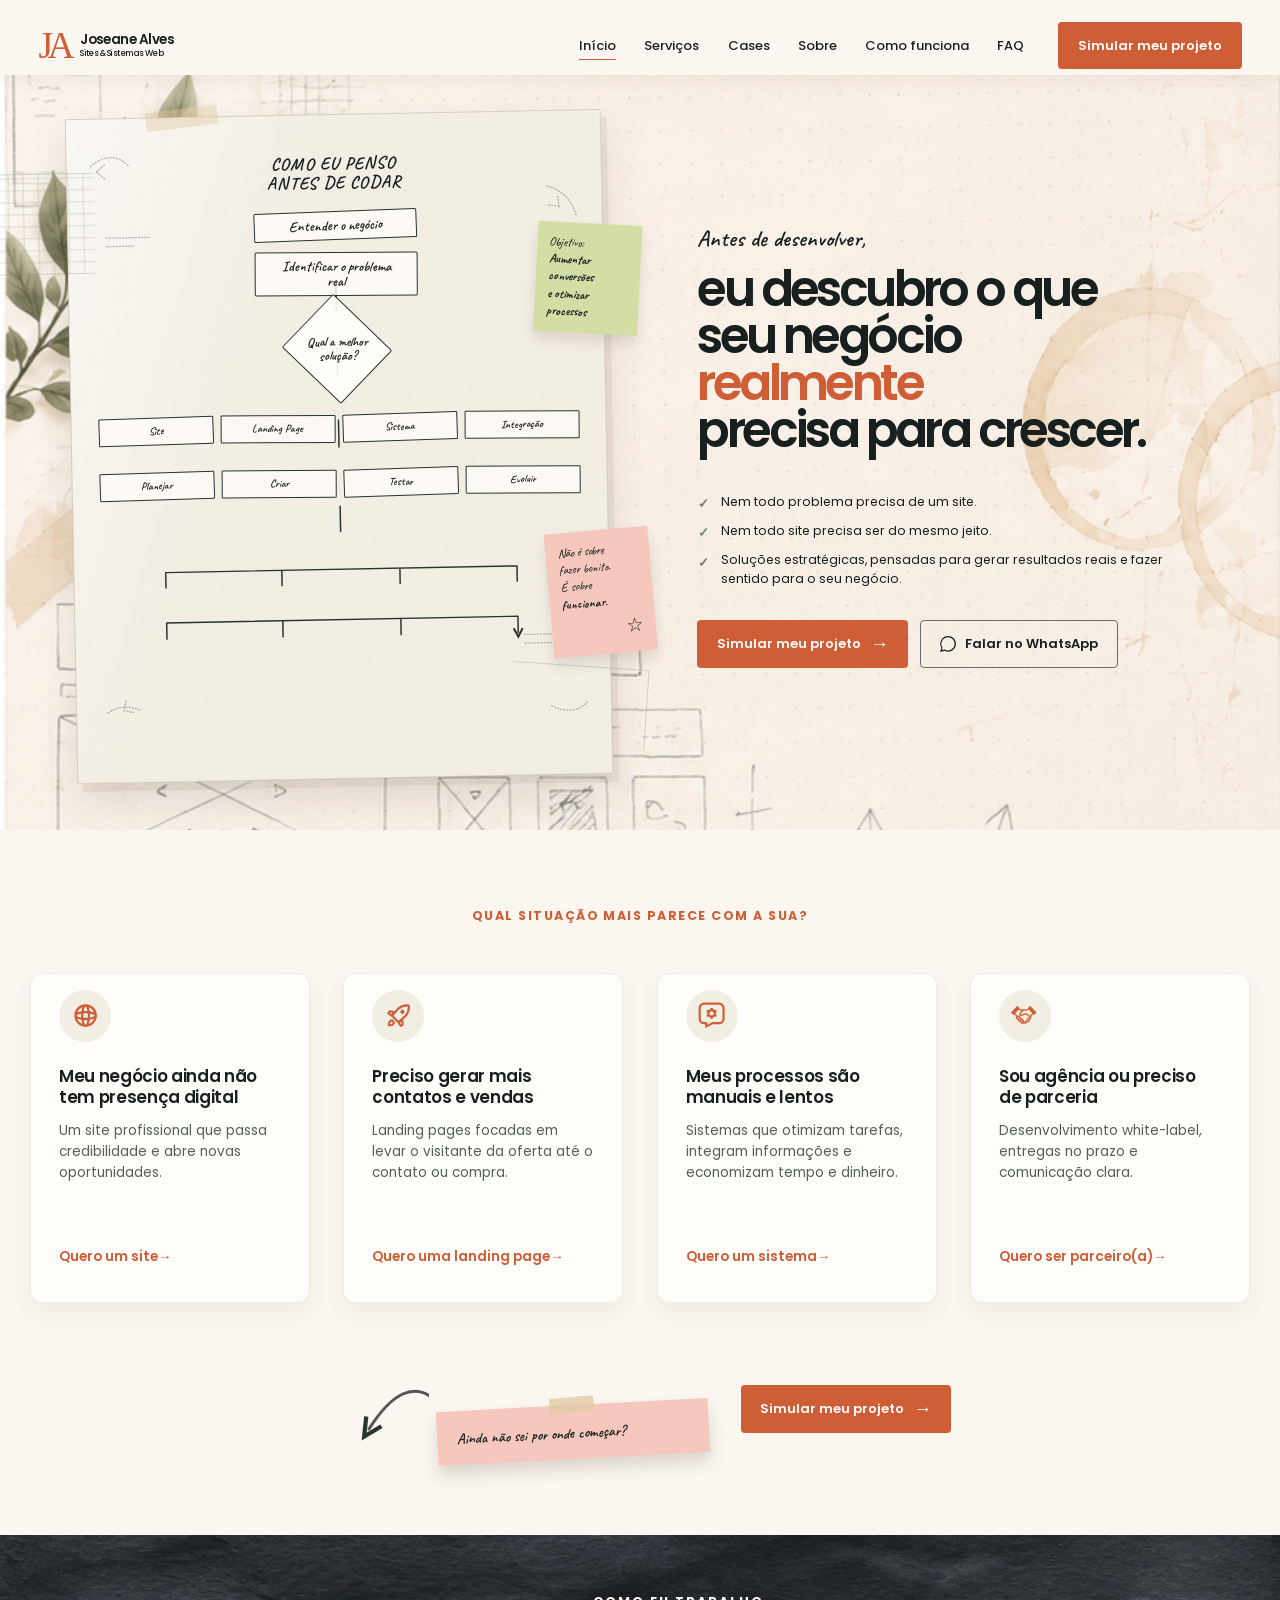
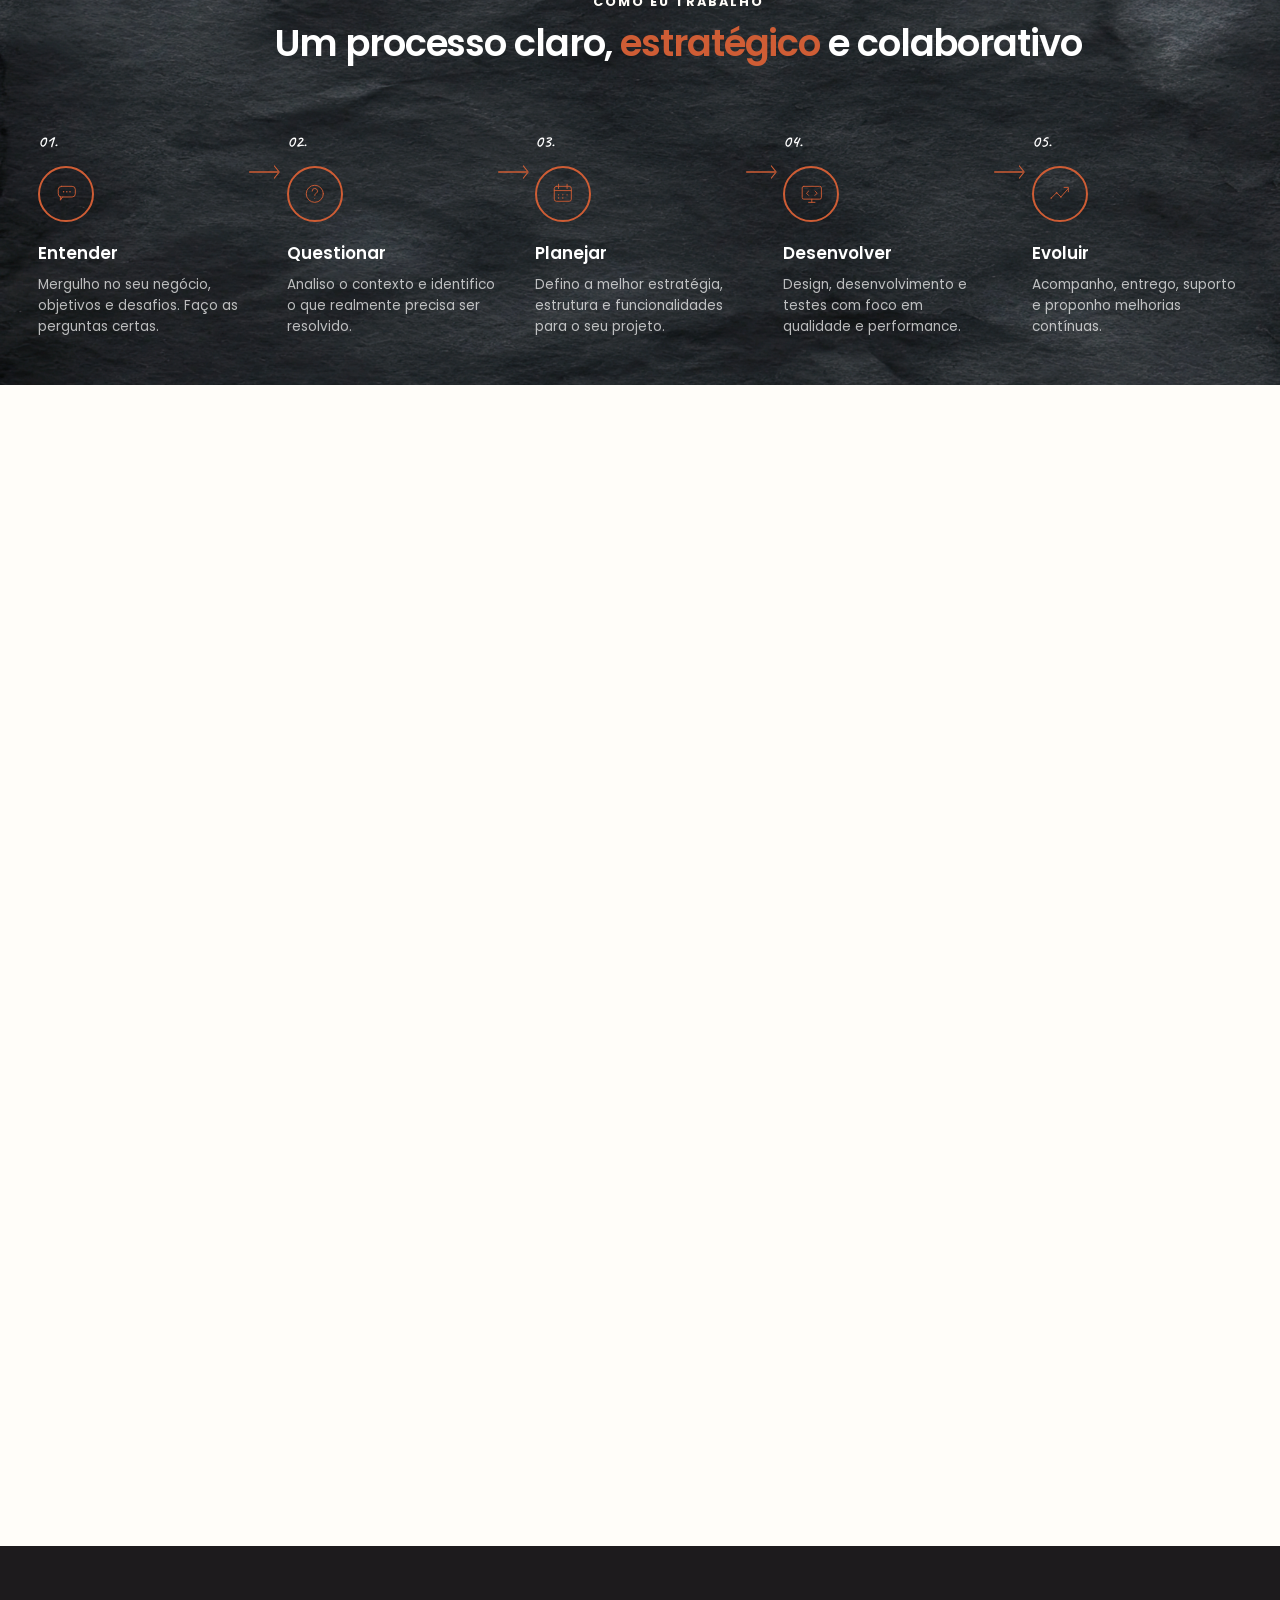
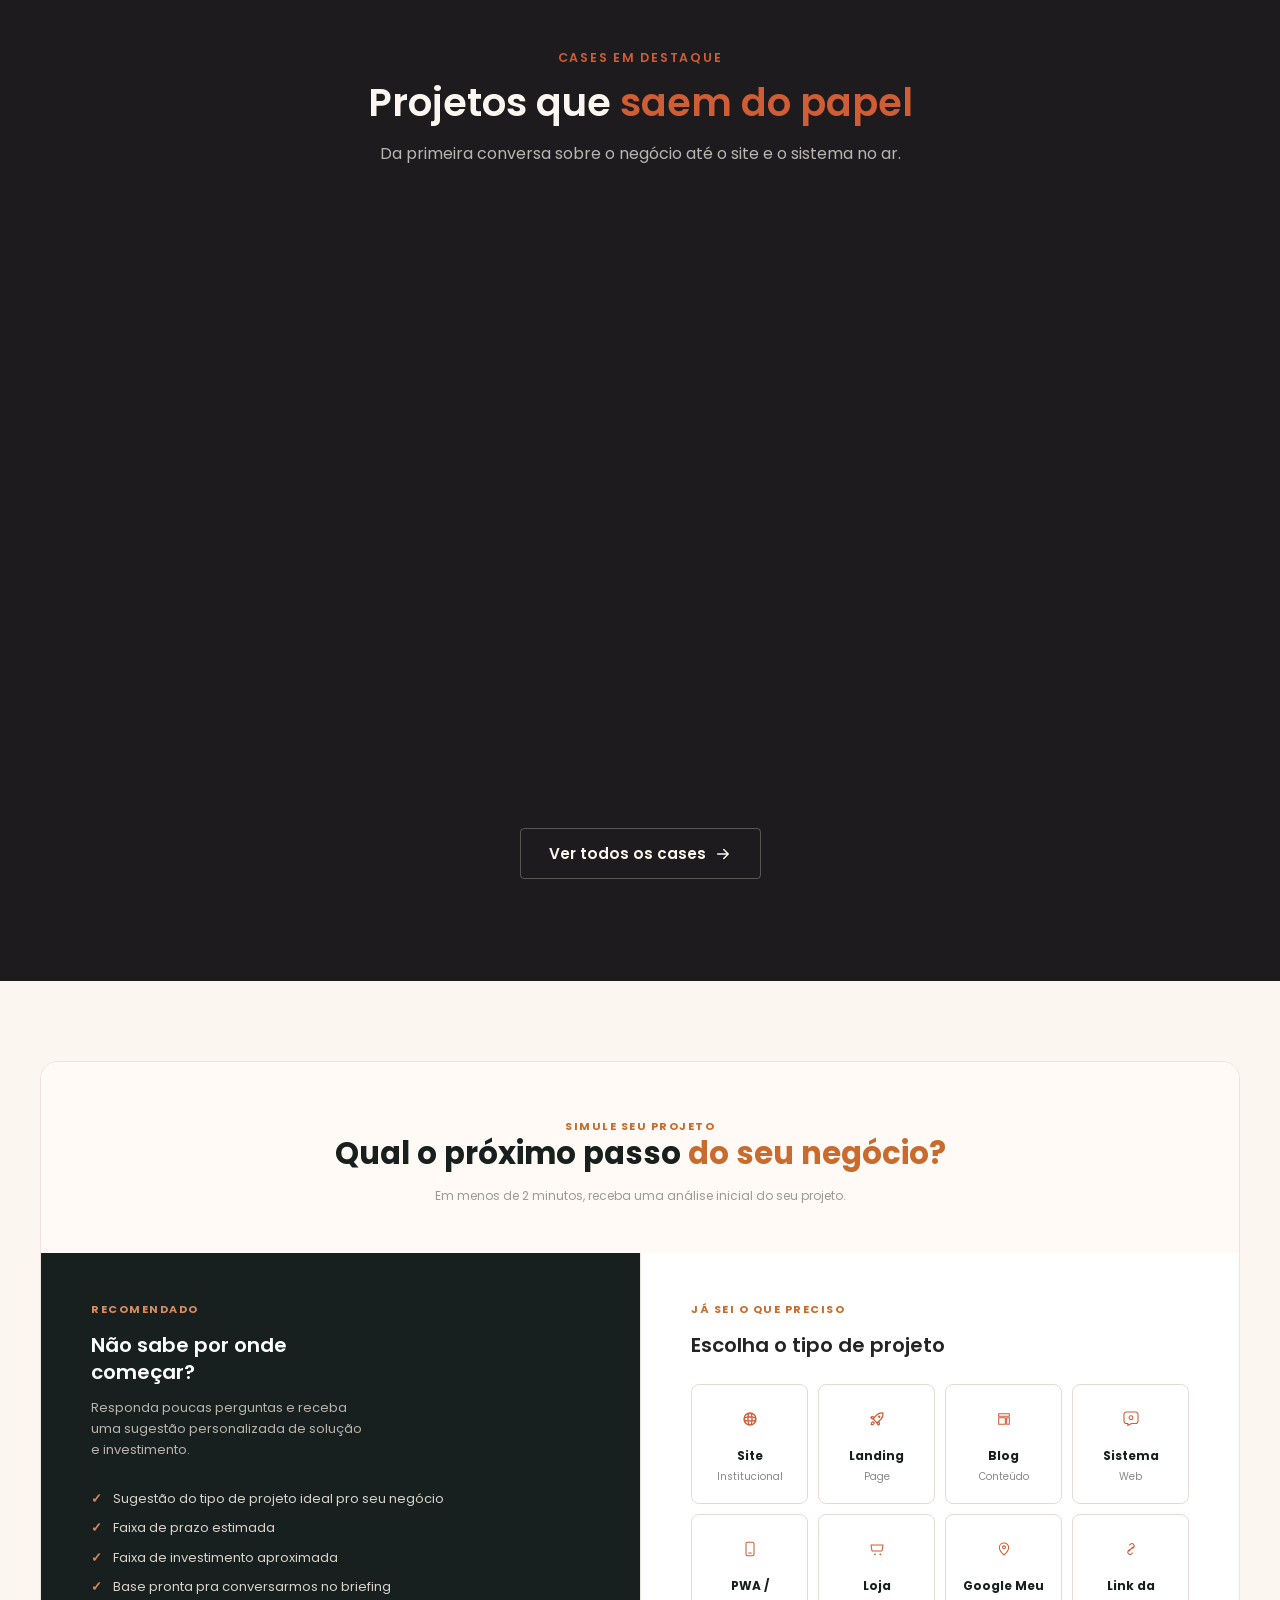
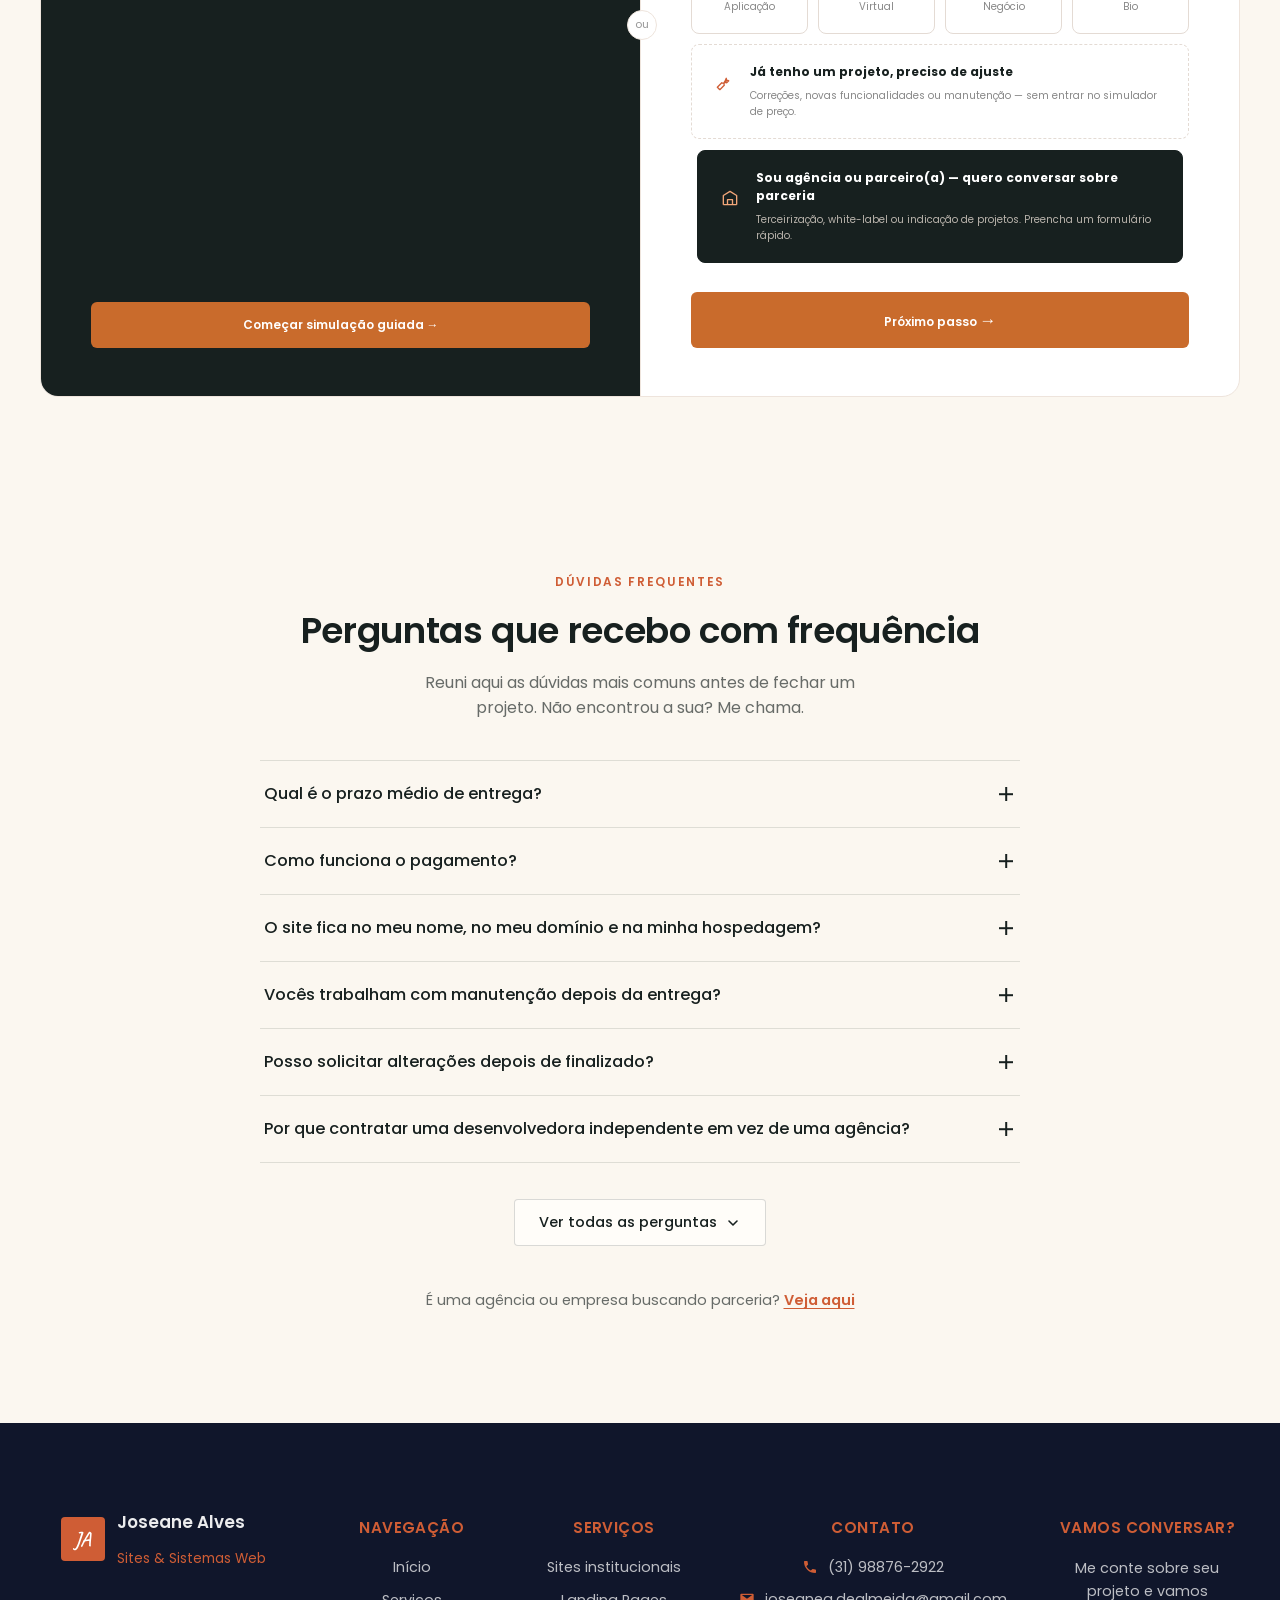
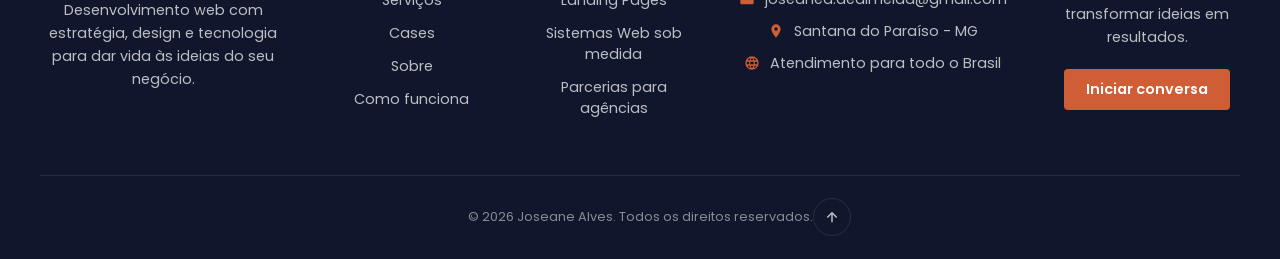
==== commit 5e9c4a7b: "Alteraçao na logica do simulador e pequenos ajustes em sua estrutura" ====
--- a/index.html
+++ b/index.html
@@ -634,50 +634,39 @@
         <div class="cases__grid">
 
           <!-- Card 1 — Cida Fialho: site institucional -->
-      <article class="cases__card" data-cases-card style="--cases-delay: 0ms">
-        <div class="cases__mockup">
-          <div class="cases__mockup-frame cases__mockup-frame--primary" aria-hidden="true">
-            <span class="cases__frame-dot"></span>
-            <span class="cases__frame-dot"></span>
-            <span class="cases__frame-dot"></span>
-            <img
-              src="assets/img/cida-site-desktop.webp"
-              alt=""
-              class="cases__frame-img"
-              loading="lazy"
-              width="1400"
-              height="875"
-            >
-          </div>
-          <div class="cases__mockup-frame cases__mockup-frame--phone" aria-hidden="true">
-            <span class="cases__frame-notch"></span>
-            <img
-              src="assets/img/cida-site-mobile.webp"
-              alt=""
-              class="cases__frame-img cases__frame-img--phone"
-              loading="lazy"
-              width="430"
-              height="932"
-            >
-          </div>
-        </div>
- 
-        <div class="cases__body">
-          <p class="cases__tag">Site institucional</p>
-          <h3 class="cases__card-title">Cida Fialho</h3>
-          <p class="cases__card-desc">
-            Site institucional para apresentar o trabalho, transmitir
-            confiança e converter visitantes em agendamentos — com
-            atendimento direto pelo WhatsApp.
-          </p>
-          <a href="#" class="cases__link" data-case-link data-case-id="cida-fialho-site">
-            Ver case
-            <svg class="cases__link-icon" viewBox="0 0 24 24" width="18" height="18" aria-hidden="true">
-              <path d="M5 12h13M13 6l6 6-6 6" fill="none" stroke="currentColor" stroke-width="2" stroke-linecap="round" stroke-linejoin="round"/>
-            </svg>
-          </a>
-        </div>
-      </article>
+          <article class="cases__card" data-cases-card style="--cases-delay: 0ms">
+            <div class="cases__mockup">
+              <div class="cases__mockup-frame cases__mockup-frame--primary" aria-hidden="true">
+                <span class="cases__frame-dot"></span>
+                <span class="cases__frame-dot"></span>
+                <span class="cases__frame-dot"></span>
+                <img src="assets/img/cida-site-desktop.webp" alt="" class="cases__frame-img" loading="lazy" width="1400"
+                  height="875">
+              </div>
+              <div class="cases__mockup-frame cases__mockup-frame--phone" aria-hidden="true">
+                <span class="cases__frame-notch"></span>
+                <img src="assets/img/cida-site-mobile.webp" alt="" class="cases__frame-img cases__frame-img--phone"
+                  loading="lazy" width="430" height="932">
+              </div>
+            </div>
+
+            <div class="cases__body">
+              <p class="cases__tag">Site institucional</p>
+              <h3 class="cases__card-title">Cida Fialho</h3>
+              <p class="cases__card-desc">
+                Site institucional para apresentar o trabalho, transmitir
+                confiança e converter visitantes em agendamentos — com
+                atendimento direto pelo WhatsApp.
+              </p>
+              <a href="#" class="cases__link" data-case-link data-case-id="cida-fialho-site">
+                Ver case
+                <svg class="cases__link-icon" viewBox="0 0 24 24" width="18" height="18" aria-hidden="true">
+                  <path d="M5 12h13M13 6l6 6-6 6" fill="none" stroke="currentColor" stroke-width="2"
+                    stroke-linecap="round" stroke-linejoin="round" />
+                </svg>
+              </a>
+            </div>
+          </article>
 
           <!-- Card 2 — Cida Fialho (site + sistema) -->
           <article class="cases__card" data-cases-card style="--cases-delay: 0ms">
@@ -809,6 +798,13 @@
               e investimento.
             </p>
 
+            <ul class="beneficio-lista">
+              <li>Sugestão do tipo de projeto ideal pro seu negócio</li>
+              <li>Faixa de prazo estimada</li>
+              <li>Faixa de investimento aproximada</li>
+              <li>Base pronta pra conversarmos no briefing</li>
+            </ul>
+
             <button type="button" id="abrirSimulador" class="botao-iniciar">
               Começar simulação guiada
               <span aria-hidden="true">→</span>
@@ -831,200 +827,167 @@
             <div class="opcoes-projeto">
 
               <label class="opcao-projeto">
-
                 <input type="checkbox" name="projeto" value="site">
-
                 <span class="opcao-conteudo">
-
                   <span class="opcao-icone">
-                    <svg class="situation-card__icon" width="16px" height="16px" viewBox="0 0 24 24" fill="none"
+                    <svg width="16" height="16" viewBox="0 0 24 24" fill="none" xmlns="http://www.w3.org/2000/svg">
+                      <path
+                        d="M21 12C21 16.9706 16.9706 21 12 21M21 12C21 7.02944 16.9706 3 12 3M21 12C21 13.6569 16.9706 15 12 15C7.02944 15 3 13.6569 3 12M21 12C21 10.3431 16.9706 9 12 9C7.02944 9 3 10.3431 3 12M12 21C7.02944 21 3 16.9706 3 12M12 21C10.3431 21 9 16.9706 9 12C9 7.02944 10.3431 3 12 3M12 21C13.6569 21 15 16.9706 15 12C15 7.02944 13.6569 3 12 3M3 12C3 7.02944 7.02944 3 12 3"
+                        stroke="#cf5d35" stroke-width="2" stroke-linecap="round" stroke-linejoin="round"></path>
+                    </svg>
+                  </span>
+                  <strong>Site</strong>
+                  <small>Institucional</small>
+                </span>
+              </label>
+
+              <label class="opcao-projeto">
+                <input type="checkbox" name="projeto" value="landing-page">
+                <span class="opcao-conteudo">
+                  <span class="opcao-icone">
+                    <svg fill="#cf5d35" width="16" height="16" viewBox="0 0 16 16" xmlns="http://www.w3.org/2000/svg">
+                      <path
+                        d="M2.67 10.73a3.52 3.52 0 0 0-.94 1.93 5 5 0 0 0-.07 1.1v.58h.8a5.05 5.05 0 0 0 .88-.08 3.46 3.46 0 0 0 1.93-.94 1.76 1.76 0 0 0-.14-2.48 1.76 1.76 0 0 0-2.46-.11zm1.74 1.73a2.26 2.26 0 0 1-1.26.6h-.22v-.22a2.26 2.26 0 0 1 .6-1.26.36.36 0 0 1 .24-.08.67.67 0 0 1 .47.22.54.54 0 0 1 .17.74zM14.65 2.24a.91.91 0 0 0-.89-.89A8.75 8.75 0 0 0 7.27 3.5L5.64 5.4l-2.4-.5a1 1 0 0 0-.92.27l-.68.68a1 1 0 0 0-.28.81 1 1 0 0 0 .45.74l2.06 1.32.13.08 3.2 3.25.08.08 1.32 2.06a1 1 0 0 0 .74.45h.11a1 1 0 0 0 .7-.29l.68-.68a1 1 0 0 0 .27-.92l-.5-2.39 1.84-1.58a8.79 8.79 0 0 0 2.21-6.54zM3.11 6.15l1.32.28-.64.75-1-.67zm6.38 7.1-.67-1 .75-.64.28 1.32zm2.39-5.11.18.17zm-.28-.28L7.92 11 5 8.08 8.14 4.4a7.44 7.44 0 0 1 5.26-1.8 7.48 7.48 0 0 1-1.8 5.26z">
+                      </path>
+                      <path d="M11.13 6.63a1.19 1.19 0 0 0-.06-1.7 1.16 1.16 0 1 0-1.64 1.63 1.2 1.2 0 0 0 1.7.07z">
+                      </path>
+                    </svg>
+                  </span>
+                  <strong>Landing</strong>
+                  <small>Page</small>
+                </span>
+              </label>
+
+              <label class="opcao-projeto">
+                <input type="checkbox" name="projeto" value="blog">
+                <span class="opcao-conteudo">
+                  <span class="opcao-icone">
+                    <svg width="16" height="16" viewBox="0 0 24 24" fill="none" xmlns="http://www.w3.org/2000/svg">
+                      <path d="M4 4h16v4H4V4zm0 6h10v10H4V10zm12 0h4v10h-4V10z" stroke="#cf5d35" stroke-width="1.6"
+                        stroke-linejoin="round"></path>
+                    </svg>
+                  </span>
+                  <strong>Blog</strong>
+                  <small>Conteúdo</small>
+                </span>
+              </label>
+
+              <label class="opcao-projeto">
+                <input type="checkbox" name="projeto" value="sistema">
+                <span class="opcao-conteudo">
+                  <span class="opcao-icone">
+                    <svg width="16" height="16" viewBox="0 0 24 24" fill="none" stroke="none"
                       xmlns="http://www.w3.org/2000/svg">
-                      <g id="SVGRepo_bgCarrier" stroke-width="0"></g>
-                      <g id="SVGRepo_tracerCarrier" stroke-linecap="round" stroke-linejoin="round"></g>
-                      <g id="SVGRepo_iconCarrier">
-                        <path
-                          d="M21 12C21 16.9706 16.9706 21 12 21M21 12C21 7.02944 16.9706 3 12 3M21 12C21 13.6569 16.9706 15 12 15C7.02944 15 3 13.6569 3 12M21 12C21 10.3431 16.9706 9 12 9C7.02944 9 3 10.3431 3 12M12 21C7.02944 21 3 16.9706 3 12M12 21C10.3431 21 9 16.9706 9 12C9 7.02944 10.3431 3 12 3M12 21C13.6569 21 15 16.9706 15 12C15 7.02944 13.6569 3 12 3M3 12C3 7.02944 7.02944 3 12 3"
-                          stroke="#cf5d35" stroke-width="2" stroke-linecap="round" stroke-linejoin="round"></path>
-                      </g>
+                      <circle cx="12" cy="10.07" r="2.86" fill="none" stroke="#cf5d35" stroke-width="1.6"></circle>
+                      <path
+                        d="M1.5,5.3v9.54a3.82,3.82,0,0,0,3.82,3.82H7.23v2.86L13,18.66h5.73a3.82,3.82,0,0,0,3.82-3.82V5.3a3.82,3.82,0,0,0-3.82-3.82H5.32A3.82,3.82,0,0,0,1.5,5.3Z"
+                        fill="none" stroke="#cf5d35" stroke-width="1.6"></path>
                     </svg>
-
                   </span>
-
-                  <strong>Site</strong>
-
-                  <small>
-                    Institucional
-                  </small>
-
-                </span>
-
+                  <strong>Sistema</strong>
+                  <small>Web</small>
+                </span>
               </label>
 
-
               <label class="opcao-projeto">
-
-                <input type="checkbox" name="projeto" value="landing-page">
-
+                <input type="checkbox" name="projeto" value="pwa">
                 <span class="opcao-conteudo">
-
-                  <span class="opcao-icone"><svg class="situation-card__icon" fill="#cf5d35" width="16px" height="16px"
-                      viewBox="0 0 16 16" xmlns="http://www.w3.org/2000/svg">
-                      <g id="SVGRepo_bgCarrier" stroke-width="0"></g>
-                      <g id="SVGRepo_tracerCarrier" stroke-linecap="round" stroke-linejoin="round"></g>
-                      <g id="SVGRepo_iconCarrier">
-                        <path
-                          d="M2.67 10.73a3.52 3.52 0 0 0-.94 1.93 5 5 0 0 0-.07 1.1v.58h.8a5.05 5.05 0 0 0 .88-.08 3.46 3.46 0 0 0 1.93-.94 1.76 1.76 0 0 0-.14-2.48 1.76 1.76 0 0 0-2.46-.11zm1.74 1.73a2.26 2.26 0 0 1-1.26.6h-.22v-.22a2.26 2.26 0 0 1 .6-1.26.36.36 0 0 1 .24-.08.67.67 0 0 1 .47.22.54.54 0 0 1 .17.74zM14.65 2.24a.91.91 0 0 0-.89-.89A8.75 8.75 0 0 0 7.27 3.5L5.64 5.4l-2.4-.5a1 1 0 0 0-.92.27l-.68.68a1 1 0 0 0-.28.81 1 1 0 0 0 .45.74l2.06 1.32.13.08 3.2 3.25.08.08 1.32 2.06a1 1 0 0 0 .74.45h.11a1 1 0 0 0 .7-.29l.68-.68a1 1 0 0 0 .27-.92l-.5-2.39 1.84-1.58a8.79 8.79 0 0 0 2.21-6.54zM3.11 6.15l1.32.28-.64.75-1-.67zm6.38 7.1-.67-1 .75-.64.28 1.32zm2.39-5.11.18.17zm-.28-.28L7.92 11 5 8.08 8.14 4.4a7.44 7.44 0 0 1 5.26-1.8 7.48 7.48 0 0 1-1.8 5.26z">
-                        </path>
-                        <path d="M11.13 6.63a1.19 1.19 0 0 0-.06-1.7 1.16 1.16 0 1 0-1.64 1.63 1.2 1.2 0 0 0 1.7.07z">
-                        </path>
-                      </g>
-                    </svg></span>
-
-                  <strong>Landing</strong>
-
-                  <small>
-                    Page
-                  </small>
-
-                </span>
-
+                  <span class="opcao-icone">
+                    <svg width="16" height="16" viewBox="0 0 24 24" fill="none" stroke="none"
+                      xmlns="http://www.w3.org/2000/svg">
+                      <rect x="6" y="2" width="12" height="20" rx="2" fill="none" stroke="#cf5d35" stroke-width="1.6">
+                      </rect>
+                      <line x1="10" y1="18" x2="14" y2="18" stroke="#cf5d35" stroke-width="1.6" stroke-linecap="round">
+                      </line>
+                    </svg>
+                  </span>
+                  <strong>PWA /</strong>
+                  <small>Aplicação</small>
+                </span>
               </label>
 
-
               <label class="opcao-projeto">
-
-                <input type="checkbox" name="projeto" value="sistema">
-
+                <input type="checkbox" name="projeto" value="loja-virtual">
                 <span class="opcao-conteudo">
-
-                  <span class="opcao-icone"><svg class="situation-card__icon" width="16px" height="16px"
-                      viewBox="0 0 24 24" id="Layer_1" data-name="Layer 1" xmlns="http://www.w3.org/2000/svg"
-                      fill="none" stroke="none">
-                      <g id="SVGRepo_bgCarrier" stroke-width="0"></g>
-                      <g id="SVGRepo_tracerCarrier" stroke-linecap="round" stroke-linejoin="round"></g>
-                      <g id="SVGRepo_iconCarrier">
-                        <defs>
-                          <style>
-                            .cls-1 {
-                              fill: none;
-                              stroke: #cf5d35;
-                              stroke-miterlimit: 10;
-                              stroke-width: 1.91px;
-                            }
-                          </style>
-                        </defs>
-                        <circle class="cls-1" cx="12" cy="10.07" r="2.86"></circle>
-                        <line class="cls-1" x1="12" y1="7.2" x2="12" y2="5.3"></line>
-                        <line class="cls-1" x1="12" y1="7.2" x2="12" y2="5.3"></line>
-                        <line class="cls-1" x1="12" y1="14.84" x2="12" y2="12.93"></line>
-                        <line class="cls-1" x1="9.52" y1="8.64" x2="7.87" y2="7.68"></line>
-                        <line class="cls-1" x1="9.52" y1="8.64" x2="7.87" y2="7.68"></line>
-                        <line class="cls-1" x1="16.13" y1="12.45" x2="14.48" y2="11.5"></line>
-                        <line class="cls-1" x1="14.48" y1="8.64" x2="16.13" y2="7.68"></line>
-                        <line class="cls-1" x1="14.48" y1="8.64" x2="16.13" y2="7.68"></line>
-                        <line class="cls-1" x1="7.87" y1="12.45" x2="9.52" y2="11.5"></line>
-                        <path class="cls-1"
-                          d="M1.5,5.3v9.54a3.82,3.82,0,0,0,3.82,3.82H7.23v2.86L13,18.66h5.73a3.82,3.82,0,0,0,3.82-3.82V5.3a3.82,3.82,0,0,0-3.82-3.82H5.32A3.82,3.82,0,0,0,1.5,5.3Z">
-                        </path>
-                      </g>
-                    </svg></span>
-
-                  <strong>Sistema</strong>
-
-                  <small>
-                    Web
-                  </small>
-
-                </span>
-
+                  <span class="opcao-icone">
+                    <svg width="16" height="16" viewBox="0 0 24 24" fill="none" xmlns="http://www.w3.org/2000/svg">
+                      <path d="M3 6h18l-1.5 9h-15L3 6z" stroke="#cf5d35" stroke-width="1.6" stroke-linejoin="round">
+                      </path>
+                      <circle cx="9" cy="20" r="1.4" fill="#cf5d35"></circle>
+                      <circle cx="17" cy="20" r="1.4" fill="#cf5d35"></circle>
+                    </svg>
+                  </span>
+                  <strong>Loja</strong>
+                  <small>Virtual</small>
+                </span>
               </label>
 
-
               <label class="opcao-projeto">
-
-                <input type="checkbox" name="projeto" value="pwa">
-
+                <input type="checkbox" name="projeto" value="gmn">
                 <span class="opcao-conteudo">
-
-                  <span class="opcao-icone"><svg class="situation-card__icon" width="16px" height="16px"
-                      viewBox="0 0 24 24" id="Layer_1" data-name="Layer 1" xmlns="http://www.w3.org/2000/svg"
-                      fill="none" stroke="none">
-                      <g id="SVGRepo_bgCarrier" stroke-width="0"></g>
-                      <g id="SVGRepo_tracerCarrier" stroke-linecap="round" stroke-linejoin="round"></g>
-                      <g id="SVGRepo_iconCarrier">
-                        <defs>
-                          <style>
-                            .cls-1 {
-                              fill: none;
-                              stroke: #cf5d35;
-                              stroke-miterlimit: 10;
-                              stroke-width: 1.91px;
-                            }
-                          </style>
-                        </defs>
-                        <circle class="cls-1" cx="12" cy="10.07" r="2.86"></circle>
-                        <line class="cls-1" x1="12" y1="7.2" x2="12" y2="5.3"></line>
-                        <line class="cls-1" x1="12" y1="7.2" x2="12" y2="5.3"></line>
-                        <line class="cls-1" x1="12" y1="14.84" x2="12" y2="12.93"></line>
-                        <line class="cls-1" x1="9.52" y1="8.64" x2="7.87" y2="7.68"></line>
-                        <line class="cls-1" x1="9.52" y1="8.64" x2="7.87" y2="7.68"></line>
-                        <line class="cls-1" x1="16.13" y1="12.45" x2="14.48" y2="11.5"></line>
-                        <line class="cls-1" x1="14.48" y1="8.64" x2="16.13" y2="7.68"></line>
-                        <line class="cls-1" x1="14.48" y1="8.64" x2="16.13" y2="7.68"></line>
-                        <line class="cls-1" x1="7.87" y1="12.45" x2="9.52" y2="11.5"></line>
-                        <path class="cls-1"
-                          d="M1.5,5.3v9.54a3.82,3.82,0,0,0,3.82,3.82H7.23v2.86L13,18.66h5.73a3.82,3.82,0,0,0,3.82-3.82V5.3a3.82,3.82,0,0,0-3.82-3.82H5.32A3.82,3.82,0,0,0,1.5,5.3Z">
-                        </path>
-                      </g>
-                    </svg></span>
-
-                  <strong>PWA /</strong>
-
-                  <small>
-                    Aplicação
-                  </small>
-
-                </span>
-
+                  <span class="opcao-icone">
+                    <svg width="16" height="16" viewBox="0 0 24 24" fill="none" xmlns="http://www.w3.org/2000/svg">
+                      <path d="M12 21s7-6.1 7-11.2C19 5.9 15.9 3 12 3S5 5.9 5 9.8C5 14.9 12 21 12 21z" stroke="#cf5d35"
+                        stroke-width="1.6" stroke-linejoin="round"></path>
+                      <circle cx="12" cy="9.5" r="2.2" stroke="#cf5d35" stroke-width="1.6"></circle>
+                    </svg>
+                  </span>
+                  <strong>Google Meu</strong>
+                  <small>Negócio</small>
+                </span>
               </label>
 
-
               <label class="opcao-projeto">
-
-                <input type="checkbox" name="projeto" value="blog">
-
+                <input type="checkbox" name="projeto" value="bio">
                 <span class="opcao-conteudo">
-
-                  <span class="opcao-icone"><svg class="situation-card__icon" width="16px" height="16px"
-                      viewBox="0 0 24 24" fill="none" xmlns="http://www.w3.org/2000/svg">
-                      <g id="SVGRepo_bgCarrier" stroke-width="0"></g>
-                      <g id="SVGRepo_tracerCarrier" stroke-linecap="round" stroke-linejoin="round"></g>
-                      <g id="SVGRepo_iconCarrier">
-                        <path
-                          d="M21 12C21 16.9706 16.9706 21 12 21M21 12C21 7.02944 16.9706 3 12 3M21 12C21 13.6569 16.9706 15 12 15C7.02944 15 3 13.6569 3 12M21 12C21 10.3431 16.9706 9 12 9C7.02944 9 3 10.3431 3 12M12 21C7.02944 21 3 16.9706 3 12M12 21C10.3431 21 9 16.9706 9 12C9 7.02944 10.3431 3 12 3M12 21C13.6569 21 15 16.9706 15 12C15 7.02944 13.6569 3 12 3M3 12C3 7.02944 7.02944 3 12 3"
-                          stroke="#cf5d35" stroke-width="2" stroke-linecap="round" stroke-linejoin="round"></path>
-                      </g>
-                    </svg></span>
-
-                  <strong>Blog</strong>
-
-                  <small>
-                    Conteúdo
-                  </small>
-
-                </span>
-
+                  <span class="opcao-icone">
+                    <svg width="16" height="16" viewBox="0 0 24 24" fill="none" xmlns="http://www.w3.org/2000/svg">
+                      <path
+                        d="M9 15l6-6M10 6l1.2-1.2a3.4 3.4 0 0 1 4.8 4.8L14.8 10.8M14 18l-1.2 1.2a3.4 3.4 0 0 1-4.8-4.8L9.2 13.2"
+                        stroke="#cf5d35" stroke-width="1.6" stroke-linecap="round" stroke-linejoin="round"></path>
+                    </svg>
+                  </span>
+                  <strong>Link da</strong>
+                  <small>Bio</small>
+                </span>
               </label>
 
-            </div>
-
+              <label class="opcao-projeto opcao-projeto--manutencao opcao-projeto--destaque">
+                <input type="checkbox" name="projeto" value="manutencao">
+                <span class="opcao-conteudo">
+                  <span class="opcao-icone">
+                    <svg width="20" height="20" viewBox="0 0 24 24" fill="none" xmlns="http://www.w3.org/2000/svg">
+                      <path d="M14.7 6.3a4 4 0 0 1-5.4 5.4L4 17l3 3 5.3-5.3a4 4 0 0 1 5.4-5.4l-2.5 2.5-2-2z"
+                        stroke="#cf5d35" stroke-width="1.6" stroke-linejoin="round"></path>
+                    </svg>
+                  </span>
+                  <span class="opcao-destaque__texto">
+                    <strong>Já tenho um projeto, preciso de ajuste</strong>
+                    <small>Correções, novas funcionalidades ou manutenção — sem entrar no simulador de preço.</small>
+                  </span>
+                </span>
+              </label>
+
+              <button type="button" id="abrirModalAgencia" class="opcao-agencia opcao-projeto--destaque">
+                <span class="opcao-conteudo">
+                  <span class="opcao-icone opcao-icone--agencia">
+                    <svg width="20" height="20" viewBox="0 0 24 24" fill="none" xmlns="http://www.w3.org/2000/svg">
+                      <path d="M4 20V9l8-5 8 5v11M4 20h16M9 20v-6h6v6" stroke="#f2a679" stroke-width="1.6"
+                        stroke-linejoin="round"></path>
+                    </svg>
+                  </span>
+                  <span class="opcao-destaque__texto">
+                    <strong>Sou agência ou parceiro(a) — quero conversar sobre parceria</strong>
+                    <small>Terceirização, white-label ou indicação de projetos. Preencha um formulário rápido.</small>
+                  </span>
+                </span>
+              </button>
+
+            </div>
 
             <button type="button" id="proximoProjeto" class="botao-proximo">
-
               Próximo passo
-
               <span>→</span>
-
             </button>
 
           </div>
@@ -1040,514 +1003,605 @@
   - BEM: .faq, .faq__elemento, .faq__elemento--modificador
   - Animação de entrada usa classe escopada .faq--animating (não usa html.is-animating global)
 -->
-<section class="faq" id="faq" data-faq-section>
-  <div class="faq__container">
-
-    <span class="faq__eyebrow">Dúvidas frequentes</span>
-    <h2 class="faq__title">Perguntas que recebo com frequência</h2>
-    <p class="faq__subtitle">Reuni aqui as dúvidas mais comuns antes de fechar um projeto. Não encontrou a sua? Me chama.</p>
-
-    <!-- ===================== BLOCO PRINCIPAL (clientes finais) ===================== -->
-    <div class="faq__list" data-faq-list="main">
-
-      <!-- 1 -->
-      <div class="faq__item" data-faq-item>
-        <h3 class="faq__heading">
-          <button class="faq__trigger" type="button" data-faq-trigger aria-expanded="false" aria-controls="faq-answer-1" id="faq-question-1">
-            <span class="faq__trigger-text">Qual é o prazo médio de entrega?</span>
-            <span class="faq__icon" aria-hidden="true">
-              <span class="faq__icon-line faq__icon-line--h"></span>
-              <span class="faq__icon-line faq__icon-line--v"></span>
-            </span>
+    <section class="faq" id="faq" data-faq-section>
+      <div class="faq__container">
+
+        <span class="faq__eyebrow">Dúvidas frequentes</span>
+        <h2 class="faq__title">Perguntas que recebo com frequência</h2>
+        <p class="faq__subtitle">Reuni aqui as dúvidas mais comuns antes de fechar um projeto. Não encontrou a sua? Me
+          chama.</p>
+
+        <!-- ===================== BLOCO PRINCIPAL (clientes finais) ===================== -->
+        <div class="faq__list" data-faq-list="main">
+
+          <!-- 1 -->
+          <div class="faq__item" data-faq-item>
+            <h3 class="faq__heading">
+              <button class="faq__trigger" type="button" data-faq-trigger aria-expanded="false"
+                aria-controls="faq-answer-1" id="faq-question-1">
+                <span class="faq__trigger-text">Qual é o prazo médio de entrega?</span>
+                <span class="faq__icon" aria-hidden="true">
+                  <span class="faq__icon-line faq__icon-line--h"></span>
+                  <span class="faq__icon-line faq__icon-line--v"></span>
+                </span>
+              </button>
+            </h3>
+            <div class="faq__answer" id="faq-answer-1" role="region" aria-labelledby="faq-question-1" data-faq-panel>
+              <div class="faq__answer-inner">
+                <p class="faq__answer-text">Para sites institucionais e landing pages, o prazo costuma ficar entre 4 e 5
+                  semanas, do planejamento à entrega. Quando o cliente já tem o layout aprovado (por exemplo, um arquivo
+                  do Figma pronto), esse prazo cai para cerca de 7 dias úteis.</p>
+                <p class="faq__answer-text">Se o projeto incluir um blog simples, de exibição de conteúdo, o prazo
+                  permanece dentro dessa mesma faixa. Já blogs com painel de gestão próprio, onde você mesmo publica e
+                  organiza o conteúdo sem depender de mim, são tratados como sistema — e entram no prazo de pelo menos 3
+                  meses.</p>
+                <p class="faq__answer-text">Para sistemas mais complexos (como automações, painéis e áreas
+                  administrativas), o prazo é de pelo menos 3 meses. Nesses projetos, você acompanha o desenvolvimento
+                  de perto, com visibilidade de cada seção e área do sistema conforme são construídas.</p>
+              </div>
+            </div>
+          </div>
+
+          <!-- 2 -->
+          <div class="faq__item" data-faq-item>
+            <h3 class="faq__heading">
+              <button class="faq__trigger" type="button" data-faq-trigger aria-expanded="false"
+                aria-controls="faq-answer-2" id="faq-question-2">
+                <span class="faq__trigger-text">Como funciona o pagamento?</span>
+                <span class="faq__icon" aria-hidden="true">
+                  <span class="faq__icon-line faq__icon-line--h"></span>
+                  <span class="faq__icon-line faq__icon-line--v"></span>
+                </span>
+              </button>
+            </h3>
+            <div class="faq__answer" id="faq-answer-2" role="region" aria-labelledby="faq-question-2" data-faq-panel>
+              <div class="faq__answer-inner">
+                <p class="faq__answer-text">Trabalho com 30% de entrada e o restante parcelado via Pix. No momento não
+                  trabalho com cartão.</p>
+              </div>
+            </div>
+          </div>
+
+          <!-- 3 -->
+          <div class="faq__item" data-faq-item>
+            <h3 class="faq__heading">
+              <button class="faq__trigger" type="button" data-faq-trigger aria-expanded="false"
+                aria-controls="faq-answer-3" id="faq-question-3">
+                <span class="faq__trigger-text">O site fica no meu nome, no meu domínio e na minha hospedagem?</span>
+                <span class="faq__icon" aria-hidden="true">
+                  <span class="faq__icon-line faq__icon-line--h"></span>
+                  <span class="faq__icon-line faq__icon-line--v"></span>
+                </span>
+              </button>
+            </h3>
+            <div class="faq__answer" id="faq-answer-3" role="region" aria-labelledby="faq-question-3" data-faq-panel>
+              <div class="faq__answer-inner">
+                <p class="faq__answer-text">Sim. O domínio, a hospedagem e o conteúdo do site são totalmente seus. Com
+                  sua autorização, posso apresentar o projeto como case real no meu portfólio, incluindo marca e
+                  identidade visual. Após o encerramento do contrato, textos e imagens do case podem ser atualizados por
+                  mim para manter o portfólio sempre representativo do meu trabalho atual.</p>
+              </div>
+            </div>
+          </div>
+
+          <!-- 4 -->
+          <div class="faq__item" data-faq-item>
+            <h3 class="faq__heading">
+              <button class="faq__trigger" type="button" data-faq-trigger aria-expanded="false"
+                aria-controls="faq-answer-4" id="faq-question-4">
+                <span class="faq__trigger-text">Vocês trabalham com manutenção depois da entrega?</span>
+                <span class="faq__icon" aria-hidden="true">
+                  <span class="faq__icon-line faq__icon-line--h"></span>
+                  <span class="faq__icon-line faq__icon-line--v"></span>
+                </span>
+              </button>
+            </h3>
+            <div class="faq__answer" id="faq-answer-4" role="region" aria-labelledby="faq-question-4" data-faq-panel>
+              <div class="faq__answer-inner">
+                <p class="faq__answer-text">Sim. Manutenção de conteúdo (como atualização de textos, produtos de loja,
+                  posts de blog ou e-mail) é tratada como plano de manutenção, e não como melhoria. Já novas
+                  funcionalidades fora do escopo original entram como projeto à parte.</p>
+              </div>
+            </div>
+          </div>
+
+          <!-- 5 -->
+          <div class="faq__item" data-faq-item>
+            <h3 class="faq__heading">
+              <button class="faq__trigger" type="button" data-faq-trigger aria-expanded="false"
+                aria-controls="faq-answer-5" id="faq-question-5">
+                <span class="faq__trigger-text">Posso solicitar alterações depois de finalizado?</span>
+                <span class="faq__icon" aria-hidden="true">
+                  <span class="faq__icon-line faq__icon-line--h"></span>
+                  <span class="faq__icon-line faq__icon-line--v"></span>
+                </span>
+              </button>
+            </h3>
+            <div class="faq__answer" id="faq-answer-5" role="region" aria-labelledby="faq-question-5" data-faq-panel>
+              <div class="faq__answer-inner">
+                <p class="faq__answer-text">Durante o desenvolvimento, você pode solicitar até 3 rodadas de pequenos
+                  ajustes. Após a entrega, correções de bugs são cobertas sem custo adicional. Já melhorias — ou seja,
+                  funcionalidades que não fizeram parte do escopo definido no início do projeto — são orçadas
+                  separadamente.</p>
+              </div>
+            </div>
+          </div>
+
+          <!-- 6 -->
+          <div class="faq__item" data-faq-item>
+            <h3 class="faq__heading">
+              <button class="faq__trigger" type="button" data-faq-trigger aria-expanded="false"
+                aria-controls="faq-answer-6" id="faq-question-6">
+                <span class="faq__trigger-text">Por que contratar uma desenvolvedora independente em vez de uma
+                  agência?</span>
+                <span class="faq__icon" aria-hidden="true">
+                  <span class="faq__icon-line faq__icon-line--h"></span>
+                  <span class="faq__icon-line faq__icon-line--v"></span>
+                </span>
+              </button>
+            </h3>
+            <div class="faq__answer" id="faq-answer-6" role="region" aria-labelledby="faq-question-6" data-faq-panel>
+              <div class="faq__answer-inner">
+                <p class="faq__answer-text">Porque você fala diretamente comigo do início ao fim do projeto — sem
+                  intermediários, sem repasse de informação entre times. Além de desenvolver, entendo de negócio: escuto
+                  o que você precisa, estudo seu público e proponho a solução mais adequada para o seu momento.</p>
+              </div>
+            </div>
+          </div>
+
+          <!-- ============ ITENS EXTRAS (ocultos até "ver todas") ============ -->
+
+          <div class="faq__item faq__item--extra" data-faq-item data-faq-extra hidden>
+            <h3 class="faq__heading">
+              <button class="faq__trigger" type="button" data-faq-trigger aria-expanded="false"
+                aria-controls="faq-answer-7" id="faq-question-7">
+                <span class="faq__trigger-text">É possível integrar com WhatsApp, pagamento e outros serviços?</span>
+                <span class="faq__icon" aria-hidden="true">
+                  <span class="faq__icon-line faq__icon-line--h"></span>
+                  <span class="faq__icon-line faq__icon-line--v"></span>
+                </span>
+              </button>
+            </h3>
+            <div class="faq__answer" id="faq-answer-7" role="region" aria-labelledby="faq-question-7" data-faq-panel>
+              <div class="faq__answer-inner">
+                <p class="faq__answer-text">Sim. Integro WhatsApp, gateways de pagamento, agendamento, redes sociais e
+                  outras ferramentas que seu negócio já utiliza ou pretende usar.</p>
+              </div>
+            </div>
+          </div>
+
+          <div class="faq__item faq__item--extra" data-faq-item data-faq-extra hidden>
+            <h3 class="faq__heading">
+              <button class="faq__trigger" type="button" data-faq-trigger aria-expanded="false"
+                aria-controls="faq-answer-8" id="faq-question-8">
+                <span class="faq__trigger-text">Vocês emitem nota fiscal?</span>
+                <span class="faq__icon" aria-hidden="true">
+                  <span class="faq__icon-line faq__icon-line--h"></span>
+                  <span class="faq__icon-line faq__icon-line--v"></span>
+                </span>
+              </button>
+            </h3>
+            <div class="faq__answer" id="faq-answer-8" role="region" aria-labelledby="faq-question-8" data-faq-panel>
+              <div class="faq__answer-inner">
+                <p class="faq__answer-text">No momento, atendo como pessoa física e não emito nota fiscal. Se esse for
+                  um requisito para o seu processo de contratação, me avise antes de fecharmos o projeto para
+                  conversarmos sobre a melhor forma de formalizar.</p>
+              </div>
+            </div>
+          </div>
+
+          <div class="faq__item faq__item--extra" data-faq-item data-faq-extra hidden>
+            <h3 class="faq__heading">
+              <button class="faq__trigger" type="button" data-faq-trigger aria-expanded="false"
+                aria-controls="faq-answer-9" id="faq-question-9">
+                <span class="faq__trigger-text">Como funciona o processo, do primeiro contato até o site no ar?</span>
+                <span class="faq__icon" aria-hidden="true">
+                  <span class="faq__icon-line faq__icon-line--h"></span>
+                  <span class="faq__icon-line faq__icon-line--v"></span>
+                </span>
+              </button>
+            </h3>
+            <div class="faq__answer" id="faq-answer-9" role="region" aria-labelledby="faq-question-9" data-faq-panel>
+              <div class="faq__answer-inner">
+                <p class="faq__answer-text">Começamos com uma conversa para entender seu momento e objetivo. Depois,
+                  defino a estrutura ideal, apresento uma proposta e, com aprovação, sigo para o desenvolvimento em
+                  etapas, com pontos de validação até a entrega final.</p>
+              </div>
+            </div>
+          </div>
+
+          <div class="faq__item faq__item--extra" data-faq-item data-faq-extra hidden>
+            <h3 class="faq__heading">
+              <button class="faq__trigger" type="button" data-faq-trigger aria-expanded="false"
+                aria-controls="faq-answer-10" id="faq-question-10">
+                <span class="faq__trigger-text">E se eu não souber exatamente o que preciso?</span>
+                <span class="faq__icon" aria-hidden="true">
+                  <span class="faq__icon-line faq__icon-line--h"></span>
+                  <span class="faq__icon-line faq__icon-line--v"></span>
+                </span>
+              </button>
+            </h3>
+            <div class="faq__answer" id="faq-answer-10" role="region" aria-labelledby="faq-question-10" data-faq-panel>
+              <div class="faq__answer-inner">
+                <p class="faq__answer-text">Sem problema — é mais comum do que parece. Tenho um simulador no site que te
+                  ajuda a identificar, em poucos passos, qual tipo de solução faz mais sentido para o seu momento.</p>
+              </div>
+            </div>
+          </div>
+
+          <div class="faq__item faq__item--extra" data-faq-item data-faq-extra hidden>
+            <h3 class="faq__heading">
+              <button class="faq__trigger" type="button" data-faq-trigger aria-expanded="false"
+                aria-controls="faq-answer-11" id="faq-question-11">
+                <span class="faq__trigger-text">O valor do orçamento pode mudar depois de fechado?</span>
+                <span class="faq__icon" aria-hidden="true">
+                  <span class="faq__icon-line faq__icon-line--h"></span>
+                  <span class="faq__icon-line faq__icon-line--v"></span>
+                </span>
+              </button>
+            </h3>
+            <div class="faq__answer" id="faq-answer-11" role="region" aria-labelledby="faq-question-11" data-faq-panel>
+              <div class="faq__answer-inner">
+                <p class="faq__answer-text">Não, a menos que o escopo do projeto mude. Qualquer solicitação fora do que
+                  foi combinado inicialmente é orçada à parte, sempre com sua aprovação antes de qualquer ajuste de
+                  valor.</p>
+              </div>
+            </div>
+          </div>
+
+          <div class="faq__item faq__item--extra" data-faq-item data-faq-extra hidden>
+            <h3 class="faq__heading">
+              <button class="faq__trigger" type="button" data-faq-trigger aria-expanded="false"
+                aria-controls="faq-answer-12" id="faq-question-12">
+                <span class="faq__trigger-text">Vocês só fazem sites institucionais ou também sistemas mais
+                  complexos?</span>
+                <span class="faq__icon" aria-hidden="true">
+                  <span class="faq__icon-line faq__icon-line--h"></span>
+                  <span class="faq__icon-line faq__icon-line--v"></span>
+                </span>
+              </button>
+            </h3>
+            <div class="faq__answer" id="faq-answer-12" role="region" aria-labelledby="faq-question-12" data-faq-panel>
+              <div class="faq__answer-inner">
+                <p class="faq__answer-text">Faço os dois. Já desenvolvi desde sites institucionais até sistemas de
+                  agendamento e automações mais robustas. Você pode ver exemplos reais na seção de projetos.</p>
+              </div>
+            </div>
+          </div>
+
+          <div class="faq__item faq__item--extra" data-faq-item data-faq-extra hidden>
+            <h3 class="faq__heading">
+              <button class="faq__trigger" type="button" data-faq-trigger aria-expanded="false"
+                aria-controls="faq-answer-13" id="faq-question-13">
+                <span class="faq__trigger-text">Vocês fazem página de link na bio?</span>
+                <span class="faq__icon" aria-hidden="true">
+                  <span class="faq__icon-line faq__icon-line--h"></span>
+                  <span class="faq__icon-line faq__icon-line--v"></span>
+                </span>
+              </button>
+            </h3>
+            <div class="faq__answer" id="faq-answer-13" role="region" aria-labelledby="faq-question-13" data-faq-panel>
+              <div class="faq__answer-inner">
+                <p class="faq__answer-text">Sim. É uma ótima opção para quem está começando ou ainda não precisa de um
+                  site completo — reúne seus contatos, redes sociais, portfólio e botão de WhatsApp em uma única página,
+                  direto do link da sua bio.</p>
+              </div>
+            </div>
+          </div>
+
+        </div>
+
+        <button class="faq__toggle-all" type="button" data-faq-toggle-all aria-expanded="false">
+          <span data-faq-toggle-label>Ver todas as perguntas</span>
+          <span class="faq__toggle-arrow" aria-hidden="true">
+            <svg viewBox="0 0 16 16" width="16" height="16" fill="none">
+              <path d="M4 6l4 4 4-4" stroke="currentColor" stroke-width="1.6" stroke-linecap="round"
+                stroke-linejoin="round" />
+            </svg>
+          </span>
+        </button>
+
+        <!-- ===================== LINK PARA BLOCO DE AGÊNCIAS ===================== -->
+        <p class="faq__partner-link">
+          É uma agência ou empresa buscando parceria?
+          <button class="faq__partner-btn" type="button" data-faq-partner-open>Veja aqui</button>
+        </p>
+
+      </div>
+
+      <!-- ===================== BLOCO SECUNDÁRIO (agências e parceiros) ===================== -->
+      <div class="faq__partner-panel" data-faq-partner-panel hidden>
+        <div class="faq__container">
+
+          <button class="faq__partner-back" type="button" data-faq-partner-close>
+            <svg viewBox="0 0 16 16" width="16" height="16" fill="none" aria-hidden="true">
+              <path d="M10 4l-4 4 4 4" stroke="currentColor" stroke-width="1.6" stroke-linecap="round"
+                stroke-linejoin="round" />
+            </svg>
+            Voltar para perguntas de clientes
           </button>
-        </h3>
-        <div class="faq__answer" id="faq-answer-1" role="region" aria-labelledby="faq-question-1" data-faq-panel>
-          <div class="faq__answer-inner">
-            <p class="faq__answer-text">Para sites institucionais e landing pages, o prazo costuma ficar entre 4 e 5 semanas, do planejamento à entrega. Quando o cliente já tem o layout aprovado (por exemplo, um arquivo do Figma pronto), esse prazo cai para cerca de 7 dias úteis.</p>
-            <p class="faq__answer-text">Se o projeto incluir um blog simples, de exibição de conteúdo, o prazo permanece dentro dessa mesma faixa. Já blogs com painel de gestão próprio, onde você mesmo publica e organiza o conteúdo sem depender de mim, são tratados como sistema — e entram no prazo de pelo menos 3 meses.</p>
-            <p class="faq__answer-text">Para sistemas mais complexos (como automações, painéis e áreas administrativas), o prazo é de pelo menos 3 meses. Nesses projetos, você acompanha o desenvolvimento de perto, com visibilidade de cada seção e área do sistema conforme são construídas.</p>
+
+          <span class="faq__eyebrow">Para agências e parceiros</span>
+          <h2 class="faq__title">Como funciona uma parceria comigo</h2>
+          <p class="faq__subtitle">Perguntas comuns de agências e estúdios que buscam reforço de produção.</p>
+
+          <div class="faq__list" data-faq-list="partner">
+
+            <div class="faq__item" data-faq-item>
+              <h3 class="faq__heading">
+                <button class="faq__trigger" type="button" data-faq-trigger aria-expanded="false"
+                  aria-controls="faq-partner-answer-1" id="faq-partner-question-1">
+                  <span class="faq__trigger-text">Você trabalha como white-label, sob a marca da agência?</span>
+                  <span class="faq__icon" aria-hidden="true">
+                    <span class="faq__icon-line faq__icon-line--h"></span>
+                    <span class="faq__icon-line faq__icon-line--v"></span>
+                  </span>
+                </button>
+              </h3>
+              <div class="faq__answer" id="faq-partner-answer-1" role="region" aria-labelledby="faq-partner-question-1"
+                data-faq-panel>
+                <div class="faq__answer-inner">
+                  <p class="faq__answer-text">Sim. Posso atuar como extensão da sua equipe, sem aparecer para o cliente
+                    final, ou de forma colaborativa — o formato é combinado conforme a necessidade da parceria.</p>
+                </div>
+              </div>
+            </div>
+
+            <div class="faq__item" data-faq-item>
+              <h3 class="faq__heading">
+                <button class="faq__trigger" type="button" data-faq-trigger aria-expanded="false"
+                  aria-controls="faq-partner-answer-2" id="faq-partner-question-2">
+                  <span class="faq__trigger-text">Como funciona a comunicação durante um projeto em parceria?</span>
+                  <span class="faq__icon" aria-hidden="true">
+                    <span class="faq__icon-line faq__icon-line--h"></span>
+                    <span class="faq__icon-line faq__icon-line--v"></span>
+                  </span>
+                </button>
+              </h3>
+              <div class="faq__answer" id="faq-partner-answer-2" role="region" aria-labelledby="faq-partner-question-2"
+                data-faq-panel>
+                <div class="faq__answer-inner">
+                  <p class="faq__answer-text">Sigo o fluxo de comunicação definido pela agência — seja por canal direto,
+                    ferramenta de gestão de projetos ou pontos de alinhamento periódicos. Meu objetivo é me encaixar no
+                    processo de vocês.</p>
+                </div>
+              </div>
+            </div>
+
+            <div class="faq__item" data-faq-item>
+              <h3 class="faq__heading">
+                <button class="faq__trigger" type="button" data-faq-trigger aria-expanded="false"
+                  aria-controls="faq-partner-answer-3" id="faq-partner-question-3">
+                  <span class="faq__trigger-text">Você consegue atender prazos e demandas definidos pela agência?</span>
+                  <span class="faq__icon" aria-hidden="true">
+                    <span class="faq__icon-line faq__icon-line--h"></span>
+                    <span class="faq__icon-line faq__icon-line--v"></span>
+                  </span>
+                </button>
+              </h3>
+              <div class="faq__answer" id="faq-partner-answer-3" role="region" aria-labelledby="faq-partner-question-3"
+                data-faq-panel>
+                <div class="faq__answer-inner">
+                  <p class="faq__answer-text">Sim. Trabalho com prazos combinados previamente e mantenho comunicação
+                    proativa caso qualquer ajuste seja necessário ao longo do projeto.</p>
+                </div>
+              </div>
+            </div>
+
+            <div class="faq__item" data-faq-item>
+              <h3 class="faq__heading">
+                <button class="faq__trigger" type="button" data-faq-trigger aria-expanded="false"
+                  aria-controls="faq-partner-answer-4" id="faq-partner-question-4">
+                  <span class="faq__trigger-text">Qual sua disponibilidade para projetos recorrentes ou pontuais?</span>
+                  <span class="faq__icon" aria-hidden="true">
+                    <span class="faq__icon-line faq__icon-line--h"></span>
+                    <span class="faq__icon-line faq__icon-line--v"></span>
+                  </span>
+                </button>
+              </h3>
+              <div class="faq__answer" id="faq-partner-answer-4" role="region" aria-labelledby="faq-partner-question-4"
+                data-faq-panel>
+                <div class="faq__answer-inner">
+                  <p class="faq__answer-text">Atendo tanto demandas pontuais quanto parcerias contínuas. Se você busca
+                    alguém de confiança para acionar sempre que surgir um novo projeto, também é possível estruturar
+                    essa relação.</p>
+                </div>
+              </div>
+            </div>
+
+            <div class="faq__item" data-faq-item>
+              <h3 class="faq__heading">
+                <button class="faq__trigger" type="button" data-faq-trigger aria-expanded="false"
+                  aria-controls="faq-partner-answer-5" id="faq-partner-question-5">
+                  <span class="faq__trigger-text">Você assina contrato de confidencialidade (NDA) quando
+                    necessário?</span>
+                  <span class="faq__icon" aria-hidden="true">
+                    <span class="faq__icon-line faq__icon-line--h"></span>
+                    <span class="faq__icon-line faq__icon-line--v"></span>
+                  </span>
+                </button>
+              </h3>
+              <div class="faq__answer" id="faq-partner-answer-5" role="region" aria-labelledby="faq-partner-question-5"
+                data-faq-panel>
+                <div class="faq__answer-inner">
+                  <p class="faq__answer-text">Sim, sem problema algum. Entendo que informações de clientes e projetos de
+                    agências muitas vezes exigem sigilo, e isso faz parte do meu processo profissional.</p>
+                </div>
+              </div>
+            </div>
+
+            <div class="faq__item" data-faq-item>
+              <h3 class="faq__heading">
+                <button class="faq__trigger" type="button" data-faq-trigger aria-expanded="false"
+                  aria-controls="faq-partner-answer-6" id="faq-partner-question-6">
+                  <span class="faq__trigger-text">Quais tecnologias e tipos de projeto você domina?</span>
+                  <span class="faq__icon" aria-hidden="true">
+                    <span class="faq__icon-line faq__icon-line--h"></span>
+                    <span class="faq__icon-line faq__icon-line--v"></span>
+                  </span>
+                </button>
+              </h3>
+              <div class="faq__answer" id="faq-partner-answer-6" role="region" aria-labelledby="faq-partner-question-6"
+                data-faq-panel>
+                <div class="faq__answer-inner">
+                  <p class="faq__answer-text">Trabalho atualmente com HTML, CSS e JavaScript avançado, com migração para
+                    React/Next.js conforme a necessidade do projeto. Já desenvolvi sites institucionais, sistemas de
+                    agendamento e automações. Posso adaptar minha stack conforme o padrão técnico já utilizado pela
+                    agência.</p>
+                </div>
+              </div>
+            </div>
+
+            <div class="faq__item" data-faq-item>
+              <h3 class="faq__heading">
+                <button class="faq__trigger" type="button" data-faq-trigger aria-expanded="false"
+                  aria-controls="faq-partner-answer-7" id="faq-partner-question-7">
+                  <span class="faq__trigger-text">Vocês assumem manutenção de projetos entregues por
+                    vocês/agência?</span>
+                  <span class="faq__icon" aria-hidden="true">
+                    <span class="faq__icon-line faq__icon-line--h"></span>
+                    <span class="faq__icon-line faq__icon-line--v"></span>
+                  </span>
+                </button>
+              </h3>
+              <div class="faq__answer" id="faq-partner-answer-7" role="region" aria-labelledby="faq-partner-question-7"
+                data-faq-panel>
+                <div class="faq__answer-inner">
+                  <p class="faq__answer-text">Sim, posso assumir manutenção de projetos que eu mesma desenvolvi ou,
+                    dependendo da avaliação técnica, projetos entregues por terceiros também.</p>
+                </div>
+              </div>
+            </div>
+
           </div>
         </div>
       </div>
 
-      <!-- 2 -->
-      <div class="faq__item" data-faq-item>
-        <h3 class="faq__heading">
-          <button class="faq__trigger" type="button" data-faq-trigger aria-expanded="false" aria-controls="faq-answer-2" id="faq-question-2">
-            <span class="faq__trigger-text">Como funciona o pagamento?</span>
-            <span class="faq__icon" aria-hidden="true">
-              <span class="faq__icon-line faq__icon-line--h"></span>
-              <span class="faq__icon-line faq__icon-line--v"></span>
-            </span>
-          </button>
-        </h3>
-        <div class="faq__answer" id="faq-answer-2" role="region" aria-labelledby="faq-question-2" data-faq-panel>
-          <div class="faq__answer-inner">
-            <p class="faq__answer-text">Trabalho com 30% de entrada e o restante parcelado via Pix. No momento não trabalho com cartão.</p>
-          </div>
-        </div>
-      </div>
-
-      <!-- 3 -->
-      <div class="faq__item" data-faq-item>
-        <h3 class="faq__heading">
-          <button class="faq__trigger" type="button" data-faq-trigger aria-expanded="false" aria-controls="faq-answer-3" id="faq-question-3">
-            <span class="faq__trigger-text">O site fica no meu nome, no meu domínio e na minha hospedagem?</span>
-            <span class="faq__icon" aria-hidden="true">
-              <span class="faq__icon-line faq__icon-line--h"></span>
-              <span class="faq__icon-line faq__icon-line--v"></span>
-            </span>
-          </button>
-        </h3>
-        <div class="faq__answer" id="faq-answer-3" role="region" aria-labelledby="faq-question-3" data-faq-panel>
-          <div class="faq__answer-inner">
-            <p class="faq__answer-text">Sim. O domínio, a hospedagem e o conteúdo do site são totalmente seus. Com sua autorização, posso apresentar o projeto como case real no meu portfólio, incluindo marca e identidade visual. Após o encerramento do contrato, textos e imagens do case podem ser atualizados por mim para manter o portfólio sempre representativo do meu trabalho atual.</p>
-          </div>
-        </div>
-      </div>
-
-      <!-- 4 -->
-      <div class="faq__item" data-faq-item>
-        <h3 class="faq__heading">
-          <button class="faq__trigger" type="button" data-faq-trigger aria-expanded="false" aria-controls="faq-answer-4" id="faq-question-4">
-            <span class="faq__trigger-text">Vocês trabalham com manutenção depois da entrega?</span>
-            <span class="faq__icon" aria-hidden="true">
-              <span class="faq__icon-line faq__icon-line--h"></span>
-              <span class="faq__icon-line faq__icon-line--v"></span>
-            </span>
-          </button>
-        </h3>
-        <div class="faq__answer" id="faq-answer-4" role="region" aria-labelledby="faq-question-4" data-faq-panel>
-          <div class="faq__answer-inner">
-            <p class="faq__answer-text">Sim. Manutenção de conteúdo (como atualização de textos, produtos de loja, posts de blog ou e-mail) é tratada como plano de manutenção, e não como melhoria. Já novas funcionalidades fora do escopo original entram como projeto à parte.</p>
-          </div>
-        </div>
-      </div>
-
-      <!-- 5 -->
-      <div class="faq__item" data-faq-item>
-        <h3 class="faq__heading">
-          <button class="faq__trigger" type="button" data-faq-trigger aria-expanded="false" aria-controls="faq-answer-5" id="faq-question-5">
-            <span class="faq__trigger-text">Posso solicitar alterações depois de finalizado?</span>
-            <span class="faq__icon" aria-hidden="true">
-              <span class="faq__icon-line faq__icon-line--h"></span>
-              <span class="faq__icon-line faq__icon-line--v"></span>
-            </span>
-          </button>
-        </h3>
-        <div class="faq__answer" id="faq-answer-5" role="region" aria-labelledby="faq-question-5" data-faq-panel>
-          <div class="faq__answer-inner">
-            <p class="faq__answer-text">Durante o desenvolvimento, você pode solicitar até 3 rodadas de pequenos ajustes. Após a entrega, correções de bugs são cobertas sem custo adicional. Já melhorias — ou seja, funcionalidades que não fizeram parte do escopo definido no início do projeto — são orçadas separadamente.</p>
-          </div>
-        </div>
-      </div>
-
-      <!-- 6 -->
-      <div class="faq__item" data-faq-item>
-        <h3 class="faq__heading">
-          <button class="faq__trigger" type="button" data-faq-trigger aria-expanded="false" aria-controls="faq-answer-6" id="faq-question-6">
-            <span class="faq__trigger-text">Por que contratar uma desenvolvedora independente em vez de uma agência?</span>
-            <span class="faq__icon" aria-hidden="true">
-              <span class="faq__icon-line faq__icon-line--h"></span>
-              <span class="faq__icon-line faq__icon-line--v"></span>
-            </span>
-          </button>
-        </h3>
-        <div class="faq__answer" id="faq-answer-6" role="region" aria-labelledby="faq-question-6" data-faq-panel>
-          <div class="faq__answer-inner">
-            <p class="faq__answer-text">Porque você fala diretamente comigo do início ao fim do projeto — sem intermediários, sem repasse de informação entre times. Além de desenvolver, entendo de negócio: escuto o que você precisa, estudo seu público e proponho a solução mais adequada para o seu momento.</p>
-          </div>
-        </div>
-      </div>
-
-      <!-- ============ ITENS EXTRAS (ocultos até "ver todas") ============ -->
-
-      <div class="faq__item faq__item--extra" data-faq-item data-faq-extra hidden>
-        <h3 class="faq__heading">
-          <button class="faq__trigger" type="button" data-faq-trigger aria-expanded="false" aria-controls="faq-answer-7" id="faq-question-7">
-            <span class="faq__trigger-text">É possível integrar com WhatsApp, pagamento e outros serviços?</span>
-            <span class="faq__icon" aria-hidden="true">
-              <span class="faq__icon-line faq__icon-line--h"></span>
-              <span class="faq__icon-line faq__icon-line--v"></span>
-            </span>
-          </button>
-        </h3>
-        <div class="faq__answer" id="faq-answer-7" role="region" aria-labelledby="faq-question-7" data-faq-panel>
-          <div class="faq__answer-inner">
-            <p class="faq__answer-text">Sim. Integro WhatsApp, gateways de pagamento, agendamento, redes sociais e outras ferramentas que seu negócio já utiliza ou pretende usar.</p>
-          </div>
-        </div>
-      </div>
-
-      <div class="faq__item faq__item--extra" data-faq-item data-faq-extra hidden>
-        <h3 class="faq__heading">
-          <button class="faq__trigger" type="button" data-faq-trigger aria-expanded="false" aria-controls="faq-answer-8" id="faq-question-8">
-            <span class="faq__trigger-text">Vocês emitem nota fiscal?</span>
-            <span class="faq__icon" aria-hidden="true">
-              <span class="faq__icon-line faq__icon-line--h"></span>
-              <span class="faq__icon-line faq__icon-line--v"></span>
-            </span>
-          </button>
-        </h3>
-        <div class="faq__answer" id="faq-answer-8" role="region" aria-labelledby="faq-question-8" data-faq-panel>
-          <div class="faq__answer-inner">
-            <p class="faq__answer-text">No momento, atendo como pessoa física e não emito nota fiscal. Se esse for um requisito para o seu processo de contratação, me avise antes de fecharmos o projeto para conversarmos sobre a melhor forma de formalizar.</p>
-          </div>
-        </div>
-      </div>
-
-      <div class="faq__item faq__item--extra" data-faq-item data-faq-extra hidden>
-        <h3 class="faq__heading">
-          <button class="faq__trigger" type="button" data-faq-trigger aria-expanded="false" aria-controls="faq-answer-9" id="faq-question-9">
-            <span class="faq__trigger-text">Como funciona o processo, do primeiro contato até o site no ar?</span>
-            <span class="faq__icon" aria-hidden="true">
-              <span class="faq__icon-line faq__icon-line--h"></span>
-              <span class="faq__icon-line faq__icon-line--v"></span>
-            </span>
-          </button>
-        </h3>
-        <div class="faq__answer" id="faq-answer-9" role="region" aria-labelledby="faq-question-9" data-faq-panel>
-          <div class="faq__answer-inner">
-            <p class="faq__answer-text">Começamos com uma conversa para entender seu momento e objetivo. Depois, defino a estrutura ideal, apresento uma proposta e, com aprovação, sigo para o desenvolvimento em etapas, com pontos de validação até a entrega final.</p>
-          </div>
-        </div>
-      </div>
-
-      <div class="faq__item faq__item--extra" data-faq-item data-faq-extra hidden>
-        <h3 class="faq__heading">
-          <button class="faq__trigger" type="button" data-faq-trigger aria-expanded="false" aria-controls="faq-answer-10" id="faq-question-10">
-            <span class="faq__trigger-text">E se eu não souber exatamente o que preciso?</span>
-            <span class="faq__icon" aria-hidden="true">
-              <span class="faq__icon-line faq__icon-line--h"></span>
-              <span class="faq__icon-line faq__icon-line--v"></span>
-            </span>
-          </button>
-        </h3>
-        <div class="faq__answer" id="faq-answer-10" role="region" aria-labelledby="faq-question-10" data-faq-panel>
-          <div class="faq__answer-inner">
-            <p class="faq__answer-text">Sem problema — é mais comum do que parece. Tenho um simulador no site que te ajuda a identificar, em poucos passos, qual tipo de solução faz mais sentido para o seu momento.</p>
-          </div>
-        </div>
-      </div>
-
-      <div class="faq__item faq__item--extra" data-faq-item data-faq-extra hidden>
-        <h3 class="faq__heading">
-          <button class="faq__trigger" type="button" data-faq-trigger aria-expanded="false" aria-controls="faq-answer-11" id="faq-question-11">
-            <span class="faq__trigger-text">O valor do orçamento pode mudar depois de fechado?</span>
-            <span class="faq__icon" aria-hidden="true">
-              <span class="faq__icon-line faq__icon-line--h"></span>
-              <span class="faq__icon-line faq__icon-line--v"></span>
-            </span>
-          </button>
-        </h3>
-        <div class="faq__answer" id="faq-answer-11" role="region" aria-labelledby="faq-question-11" data-faq-panel>
-          <div class="faq__answer-inner">
-            <p class="faq__answer-text">Não, a menos que o escopo do projeto mude. Qualquer solicitação fora do que foi combinado inicialmente é orçada à parte, sempre com sua aprovação antes de qualquer ajuste de valor.</p>
-          </div>
-        </div>
-      </div>
-
-      <div class="faq__item faq__item--extra" data-faq-item data-faq-extra hidden>
-        <h3 class="faq__heading">
-          <button class="faq__trigger" type="button" data-faq-trigger aria-expanded="false" aria-controls="faq-answer-12" id="faq-question-12">
-            <span class="faq__trigger-text">Vocês só fazem sites institucionais ou também sistemas mais complexos?</span>
-            <span class="faq__icon" aria-hidden="true">
-              <span class="faq__icon-line faq__icon-line--h"></span>
-              <span class="faq__icon-line faq__icon-line--v"></span>
-            </span>
-          </button>
-        </h3>
-        <div class="faq__answer" id="faq-answer-12" role="region" aria-labelledby="faq-question-12" data-faq-panel>
-          <div class="faq__answer-inner">
-            <p class="faq__answer-text">Faço os dois. Já desenvolvi desde sites institucionais até sistemas de agendamento e automações mais robustas. Você pode ver exemplos reais na seção de projetos.</p>
-          </div>
-        </div>
-      </div>
-
-      <div class="faq__item faq__item--extra" data-faq-item data-faq-extra hidden>
-        <h3 class="faq__heading">
-          <button class="faq__trigger" type="button" data-faq-trigger aria-expanded="false" aria-controls="faq-answer-13" id="faq-question-13">
-            <span class="faq__trigger-text">Vocês fazem página de link na bio?</span>
-            <span class="faq__icon" aria-hidden="true">
-              <span class="faq__icon-line faq__icon-line--h"></span>
-              <span class="faq__icon-line faq__icon-line--v"></span>
-            </span>
-          </button>
-        </h3>
-        <div class="faq__answer" id="faq-answer-13" role="region" aria-labelledby="faq-question-13" data-faq-panel>
-          <div class="faq__answer-inner">
-            <p class="faq__answer-text">Sim. É uma ótima opção para quem está começando ou ainda não precisa de um site completo — reúne seus contatos, redes sociais, portfólio e botão de WhatsApp em uma única página, direto do link da sua bio.</p>
-          </div>
-        </div>
-      </div>
-
-    </div>
-
-    <button class="faq__toggle-all" type="button" data-faq-toggle-all aria-expanded="false">
-      <span data-faq-toggle-label>Ver todas as perguntas</span>
-      <span class="faq__toggle-arrow" aria-hidden="true">
-        <svg viewBox="0 0 16 16" width="16" height="16" fill="none">
-          <path d="M4 6l4 4 4-4" stroke="currentColor" stroke-width="1.6" stroke-linecap="round" stroke-linejoin="round"/>
-        </svg>
-      </span>
-    </button>
-
-    <!-- ===================== LINK PARA BLOCO DE AGÊNCIAS ===================== -->
-    <p class="faq__partner-link">
-      É uma agência ou empresa buscando parceria?
-      <button class="faq__partner-btn" type="button" data-faq-partner-open>Veja aqui</button>
-    </p>
-
-  </div>
-
-  <!-- ===================== BLOCO SECUNDÁRIO (agências e parceiros) ===================== -->
-  <div class="faq__partner-panel" data-faq-partner-panel hidden>
-    <div class="faq__container">
-
-      <button class="faq__partner-back" type="button" data-faq-partner-close>
-        <svg viewBox="0 0 16 16" width="16" height="16" fill="none" aria-hidden="true">
-          <path d="M10 4l-4 4 4 4" stroke="currentColor" stroke-width="1.6" stroke-linecap="round" stroke-linejoin="round"/>
-        </svg>
-        Voltar para perguntas de clientes
-      </button>
-
-      <span class="faq__eyebrow">Para agências e parceiros</span>
-      <h2 class="faq__title">Como funciona uma parceria comigo</h2>
-      <p class="faq__subtitle">Perguntas comuns de agências e estúdios que buscam reforço de produção.</p>
-
-      <div class="faq__list" data-faq-list="partner">
-
-        <div class="faq__item" data-faq-item>
-          <h3 class="faq__heading">
-            <button class="faq__trigger" type="button" data-faq-trigger aria-expanded="false" aria-controls="faq-partner-answer-1" id="faq-partner-question-1">
-              <span class="faq__trigger-text">Você trabalha como white-label, sob a marca da agência?</span>
-              <span class="faq__icon" aria-hidden="true">
-                <span class="faq__icon-line faq__icon-line--h"></span>
-                <span class="faq__icon-line faq__icon-line--v"></span>
-              </span>
-            </button>
-          </h3>
-          <div class="faq__answer" id="faq-partner-answer-1" role="region" aria-labelledby="faq-partner-question-1" data-faq-panel>
-            <div class="faq__answer-inner">
-              <p class="faq__answer-text">Sim. Posso atuar como extensão da sua equipe, sem aparecer para o cliente final, ou de forma colaborativa — o formato é combinado conforme a necessidade da parceria.</p>
-            </div>
-          </div>
-        </div>
-
-        <div class="faq__item" data-faq-item>
-          <h3 class="faq__heading">
-            <button class="faq__trigger" type="button" data-faq-trigger aria-expanded="false" aria-controls="faq-partner-answer-2" id="faq-partner-question-2">
-              <span class="faq__trigger-text">Como funciona a comunicação durante um projeto em parceria?</span>
-              <span class="faq__icon" aria-hidden="true">
-                <span class="faq__icon-line faq__icon-line--h"></span>
-                <span class="faq__icon-line faq__icon-line--v"></span>
-              </span>
-            </button>
-          </h3>
-          <div class="faq__answer" id="faq-partner-answer-2" role="region" aria-labelledby="faq-partner-question-2" data-faq-panel>
-            <div class="faq__answer-inner">
-              <p class="faq__answer-text">Sigo o fluxo de comunicação definido pela agência — seja por canal direto, ferramenta de gestão de projetos ou pontos de alinhamento periódicos. Meu objetivo é me encaixar no processo de vocês.</p>
-            </div>
-          </div>
-        </div>
-
-        <div class="faq__item" data-faq-item>
-          <h3 class="faq__heading">
-            <button class="faq__trigger" type="button" data-faq-trigger aria-expanded="false" aria-controls="faq-partner-answer-3" id="faq-partner-question-3">
-              <span class="faq__trigger-text">Você consegue atender prazos e demandas definidos pela agência?</span>
-              <span class="faq__icon" aria-hidden="true">
-                <span class="faq__icon-line faq__icon-line--h"></span>
-                <span class="faq__icon-line faq__icon-line--v"></span>
-              </span>
-            </button>
-          </h3>
-          <div class="faq__answer" id="faq-partner-answer-3" role="region" aria-labelledby="faq-partner-question-3" data-faq-panel>
-            <div class="faq__answer-inner">
-              <p class="faq__answer-text">Sim. Trabalho com prazos combinados previamente e mantenho comunicação proativa caso qualquer ajuste seja necessário ao longo do projeto.</p>
-            </div>
-          </div>
-        </div>
-
-        <div class="faq__item" data-faq-item>
-          <h3 class="faq__heading">
-            <button class="faq__trigger" type="button" data-faq-trigger aria-expanded="false" aria-controls="faq-partner-answer-4" id="faq-partner-question-4">
-              <span class="faq__trigger-text">Qual sua disponibilidade para projetos recorrentes ou pontuais?</span>
-              <span class="faq__icon" aria-hidden="true">
-                <span class="faq__icon-line faq__icon-line--h"></span>
-                <span class="faq__icon-line faq__icon-line--v"></span>
-              </span>
-            </button>
-          </h3>
-          <div class="faq__answer" id="faq-partner-answer-4" role="region" aria-labelledby="faq-partner-question-4" data-faq-panel>
-            <div class="faq__answer-inner">
-              <p class="faq__answer-text">Atendo tanto demandas pontuais quanto parcerias contínuas. Se você busca alguém de confiança para acionar sempre que surgir um novo projeto, também é possível estruturar essa relação.</p>
-            </div>
-          </div>
-        </div>
-
-        <div class="faq__item" data-faq-item>
-          <h3 class="faq__heading">
-            <button class="faq__trigger" type="button" data-faq-trigger aria-expanded="false" aria-controls="faq-partner-answer-5" id="faq-partner-question-5">
-              <span class="faq__trigger-text">Você assina contrato de confidencialidade (NDA) quando necessário?</span>
-              <span class="faq__icon" aria-hidden="true">
-                <span class="faq__icon-line faq__icon-line--h"></span>
-                <span class="faq__icon-line faq__icon-line--v"></span>
-              </span>
-            </button>
-          </h3>
-          <div class="faq__answer" id="faq-partner-answer-5" role="region" aria-labelledby="faq-partner-question-5" data-faq-panel>
-            <div class="faq__answer-inner">
-              <p class="faq__answer-text">Sim, sem problema algum. Entendo que informações de clientes e projetos de agências muitas vezes exigem sigilo, e isso faz parte do meu processo profissional.</p>
-            </div>
-          </div>
-        </div>
-
-        <div class="faq__item" data-faq-item>
-          <h3 class="faq__heading">
-            <button class="faq__trigger" type="button" data-faq-trigger aria-expanded="false" aria-controls="faq-partner-answer-6" id="faq-partner-question-6">
-              <span class="faq__trigger-text">Quais tecnologias e tipos de projeto você domina?</span>
-              <span class="faq__icon" aria-hidden="true">
-                <span class="faq__icon-line faq__icon-line--h"></span>
-                <span class="faq__icon-line faq__icon-line--v"></span>
-              </span>
-            </button>
-          </h3>
-          <div class="faq__answer" id="faq-partner-answer-6" role="region" aria-labelledby="faq-partner-question-6" data-faq-panel>
-            <div class="faq__answer-inner">
-              <p class="faq__answer-text">Trabalho atualmente com HTML, CSS e JavaScript avançado, com migração para React/Next.js conforme a necessidade do projeto. Já desenvolvi sites institucionais, sistemas de agendamento e automações. Posso adaptar minha stack conforme o padrão técnico já utilizado pela agência.</p>
-            </div>
-          </div>
-        </div>
-
-        <div class="faq__item" data-faq-item>
-          <h3 class="faq__heading">
-            <button class="faq__trigger" type="button" data-faq-trigger aria-expanded="false" aria-controls="faq-partner-answer-7" id="faq-partner-question-7">
-              <span class="faq__trigger-text">Vocês assumem manutenção de projetos entregues por vocês/agência?</span>
-              <span class="faq__icon" aria-hidden="true">
-                <span class="faq__icon-line faq__icon-line--h"></span>
-                <span class="faq__icon-line faq__icon-line--v"></span>
-              </span>
-            </button>
-          </h3>
-          <div class="faq__answer" id="faq-partner-answer-7" role="region" aria-labelledby="faq-partner-question-7" data-faq-panel>
-            <div class="faq__answer-inner">
-              <p class="faq__answer-text">Sim, posso assumir manutenção de projetos que eu mesma desenvolvi ou, dependendo da avaliação técnica, projetos entregues por terceiros também.</p>
-            </div>
-          </div>
-        </div>
-
-      </div>
-    </div>
-  </div>
-
-</section>
-
-<!-- ===================================================
+    </section>
+
+    <!-- ===================================================
      SEÇÃO: Rodapé
      Namespace: .rodape
 =================================================== -->
 
-<footer class="rodape">
-  <div class="rodape__container">
-
-    <div class="rodape__marca">
-      <div class="rodape__logo-linha">
-        <span class="rodape__logo">JA</span>
-        <div>
-          <p class="rodape__nome">Joseane Alves</p>
-          <p class="rodape__subtitulo">Sites &amp; Sistemas Web</p>
+    <footer class="rodape">
+      <div class="rodape__container">
+
+        <div class="rodape__marca">
+          <div class="rodape__logo-linha">
+            <span class="rodape__logo">JA</span>
+            <div>
+              <p class="rodape__nome">Joseane Alves</p>
+              <p class="rodape__subtitulo">Sites &amp; Sistemas Web</p>
+            </div>
+          </div>
+          <p class="rodape__tagline">
+            Desenvolvimento web com estratégia, design e tecnologia
+            para dar vida às ideias do seu negócio.
+          </p>
         </div>
+
+        <nav class="rodape__coluna" aria-label="Navegação do rodapé">
+          <h4 class="rodape__titulo">Navegação</h4>
+          <ul class="rodape__lista">
+            <li><a href="#hero">Início</a></li>
+            <li><a href="#servicos">Serviços</a></li>
+            <li><a href="#cases">Cases</a></li>
+            <li><a href="#sobre">Sobre</a></li>
+            <li><a href="#como-funciona">Como funciona</a></li>
+          </ul>
+        </nav>
+
+        <div class="rodape__coluna">
+          <h4 class="rodape__titulo">Serviços</h4>
+          <ul class="rodape__lista">
+            <li>Sites institucionais</li>
+            <li>Landing Pages</li>
+            <li>Sistemas Web sob medida</li>
+            <li>Parcerias para agências</li>
+          </ul>
+        </div>
+
+        <div class="rodape__coluna">
+          <h4 class="rodape__titulo">Contato</h4>
+          <ul class="rodape__lista rodape__lista--contato">
+            <li>
+              <svg class="rodape__icone" viewBox="0 0 24 24" aria-hidden="true">
+                <path
+                  d="M6.6 10.8c1.4 2.8 3.8 5.1 6.6 6.6l2.2-2.2c.3-.3.7-.4 1-.2 1.1.4 2.3.6 3.6.6.6 0 1 .4 1 1V20c0 .6-.4 1-1 1C10.6 21 3 13.4 3 4c0-.6.4-1 1-1h3.5c.6 0 1 .4 1 1 0 1.2.2 2.4.6 3.6.1.3 0 .7-.2 1L6.6 10.8z"
+                  fill="currentColor" />
+              </svg>
+              <span>(31) 98876-2922</span>
+            </li>
+            <li>
+              <svg class="rodape__icone" viewBox="0 0 24 24" aria-hidden="true">
+                <path
+                  d="M2 5.5A1.5 1.5 0 0 1 3.5 4h17A1.5 1.5 0 0 1 22 5.5v13a1.5 1.5 0 0 1-1.5 1.5h-17A1.5 1.5 0 0 1 2 18.5v-13zm2.2.5 7.3 5.4a1 1 0 0 0 1 0L19.8 6H4.2z"
+                  fill="currentColor" />
+              </svg>
+              <span>joseanea.dealmeida@gmail.com</span>
+            </li>
+            <li>
+              <svg class="rodape__icone" viewBox="0 0 24 24" aria-hidden="true">
+                <path
+                  d="M12 2a7 7 0 0 0-7 7c0 5.2 7 13 7 13s7-7.8 7-13a7 7 0 0 0-7-7zm0 9.5A2.5 2.5 0 1 1 12 6.5a2.5 2.5 0 0 1 0 5z"
+                  fill="currentColor" />
+              </svg>
+              <span>Santana do Paraíso - MG</span>
+            </li>
+            <li>
+              <svg class="rodape__icone" viewBox="0 0 24 24" aria-hidden="true">
+                <path
+                  d="M12 2a10 10 0 1 0 0 20 10 10 0 0 0 0-20zm6.9 6h-3.2a15.7 15.7 0 0 0-1.4-3.9A8 8 0 0 1 18.9 8zM12 4.1c.8 1 1.6 2.4 2.1 3.9H9.9c.5-1.5 1.3-2.9 2.1-3.9zM4.3 14a8.1 8.1 0 0 1 0-4h3.6a16.6 16.6 0 0 0 0 4H4.3zm.8 2h3.2c.3 1.4.8 2.7 1.4 3.9A8 8 0 0 1 5.1 16zm3.2-8H5.1a8 8 0 0 1 4.6-3.9A15.7 15.7 0 0 0 8.3 8zM12 19.9c-.8-1-1.6-2.4-2.1-3.9h4.2c-.5 1.5-1.3 2.9-2.1 3.9zM14.4 14H9.6a14.6 14.6 0 0 1 0-4h4.8a14.6 14.6 0 0 1 0 4zm.3 5.9c.6-1.2 1.1-2.5 1.4-3.9h3.2a8 8 0 0 1-4.6 3.9zM16.1 14a16.6 16.6 0 0 0 0-4h3.6a8.1 8.1 0 0 1 0 4h-3.6z"
+                  fill="currentColor" />
+              </svg>
+              <span>Atendimento para todo o Brasil</span>
+            </li>
+          </ul>
+        </div>
+
+        <div class="rodape__coluna rodape__coluna--cta">
+          <h4 class="rodape__titulo">Vamos conversar?</h4>
+          <p class="rodape__cta-texto">
+            Me conte sobre seu projeto e vamos transformar ideias em resultados.
+          </p>
+          <a href="#contato" class="rodape__botao">Iniciar conversa</a>
+        </div>
+
       </div>
-      <p class="rodape__tagline">
-        Desenvolvimento web com estratégia, design e tecnologia
-        para dar vida às ideias do seu negócio.
-      </p>
-    </div>
-
-    <nav class="rodape__coluna" aria-label="Navegação do rodapé">
-      <h4 class="rodape__titulo">Navegação</h4>
-      <ul class="rodape__lista">
-        <li><a href="#hero">Início</a></li>
-        <li><a href="#servicos">Serviços</a></li>
-        <li><a href="#cases">Cases</a></li>
-        <li><a href="#sobre">Sobre</a></li>
-        <li><a href="#como-funciona">Como funciona</a></li>
-      </ul>
-    </nav>
-
-    <div class="rodape__coluna">
-      <h4 class="rodape__titulo">Serviços</h4>
-      <ul class="rodape__lista">
-        <li>Sites institucionais</li>
-        <li>Landing Pages</li>
-        <li>Sistemas Web sob medida</li>
-        <li>Parcerias para agências</li>
-      </ul>
-    </div>
-
-    <div class="rodape__coluna">
-      <h4 class="rodape__titulo">Contato</h4>
-      <ul class="rodape__lista rodape__lista--contato">
-        <li>
-          <svg class="rodape__icone" viewBox="0 0 24 24" aria-hidden="true"><path d="M6.6 10.8c1.4 2.8 3.8 5.1 6.6 6.6l2.2-2.2c.3-.3.7-.4 1-.2 1.1.4 2.3.6 3.6.6.6 0 1 .4 1 1V20c0 .6-.4 1-1 1C10.6 21 3 13.4 3 4c0-.6.4-1 1-1h3.5c.6 0 1 .4 1 1 0 1.2.2 2.4.6 3.6.1.3 0 .7-.2 1L6.6 10.8z" fill="currentColor"/></svg>
-          <span>(31) 98876-2922</span>
-        </li>
-        <li>
-          <svg class="rodape__icone" viewBox="0 0 24 24" aria-hidden="true"><path d="M2 5.5A1.5 1.5 0 0 1 3.5 4h17A1.5 1.5 0 0 1 22 5.5v13a1.5 1.5 0 0 1-1.5 1.5h-17A1.5 1.5 0 0 1 2 18.5v-13zm2.2.5 7.3 5.4a1 1 0 0 0 1 0L19.8 6H4.2z" fill="currentColor"/></svg>
-          <span>joseanea.dealmeida@gmail.com</span>
-        </li>
-        <li>
-          <svg class="rodape__icone" viewBox="0 0 24 24" aria-hidden="true"><path d="M12 2a7 7 0 0 0-7 7c0 5.2 7 13 7 13s7-7.8 7-13a7 7 0 0 0-7-7zm0 9.5A2.5 2.5 0 1 1 12 6.5a2.5 2.5 0 0 1 0 5z" fill="currentColor"/></svg>
-          <span>Santana do Paraíso - MG</span>
-        </li>
-        <li>
-          <svg class="rodape__icone" viewBox="0 0 24 24" aria-hidden="true"><path d="M12 2a10 10 0 1 0 0 20 10 10 0 0 0 0-20zm6.9 6h-3.2a15.7 15.7 0 0 0-1.4-3.9A8 8 0 0 1 18.9 8zM12 4.1c.8 1 1.6 2.4 2.1 3.9H9.9c.5-1.5 1.3-2.9 2.1-3.9zM4.3 14a8.1 8.1 0 0 1 0-4h3.6a16.6 16.6 0 0 0 0 4H4.3zm.8 2h3.2c.3 1.4.8 2.7 1.4 3.9A8 8 0 0 1 5.1 16zm3.2-8H5.1a8 8 0 0 1 4.6-3.9A15.7 15.7 0 0 0 8.3 8zM12 19.9c-.8-1-1.6-2.4-2.1-3.9h4.2c-.5 1.5-1.3 2.9-2.1 3.9zM14.4 14H9.6a14.6 14.6 0 0 1 0-4h4.8a14.6 14.6 0 0 1 0 4zm.3 5.9c.6-1.2 1.1-2.5 1.4-3.9h3.2a8 8 0 0 1-4.6 3.9zM16.1 14a16.6 16.6 0 0 0 0-4h3.6a8.1 8.1 0 0 1 0 4h-3.6z" fill="currentColor"/></svg>
-          <span>Atendimento para todo o Brasil</span>
-        </li>
-      </ul>
-    </div>
-
-    <div class="rodape__coluna rodape__coluna--cta">
-      <h4 class="rodape__titulo">Vamos conversar?</h4>
-      <p class="rodape__cta-texto">
-        Me conte sobre seu projeto e vamos transformar ideias em resultados.
-      </p>
-      <a href="#contato" class="rodape__botao">Iniciar conversa</a>
-    </div>
-
-  </div>
-
-  <div class="rodape__base">
-    <p class="rodape__copyright">
-      © <span id="anoAtual">2026</span> Joseane Alves. Todos os direitos reservados.
-    </p>
-    <button class="rodape__topo" id="rodapeVoltarTopo" aria-label="Voltar ao topo">
-      <svg viewBox="0 0 24 24" aria-hidden="true"><path d="M12 5l7 7-1.4 1.4L13 8.8V19h-2V8.8l-4.6 4.6L5 12z" fill="currentColor"/></svg>
-    </button>
-  </div>
-</footer>
-
-<!-- ===================================================
+
+      <div class="rodape__base">
+        <p class="rodape__copyright">
+          © <span id="anoAtual">2026</span> Joseane Alves. Todos os direitos reservados.
+        </p>
+        <button class="rodape__topo" id="rodapeVoltarTopo" aria-label="Voltar ao topo">
+          <svg viewBox="0 0 24 24" aria-hidden="true">
+            <path d="M12 5l7 7-1.4 1.4L13 8.8V19h-2V8.8l-4.6 4.6L5 12z" fill="currentColor" />
+          </svg>
+        </button>
+      </div>
+    </footer>
+
+    <!-- ===================================================
      COMPONENTE: Botão Flutuante WhatsApp
 =================================================== -->
 
-<a
-  href="https://wa.me/5531988762922?text=Ol%C3%A1%2C%20Joseane!%20Vi%20seu%20site%20e%20gostaria%20de%20conversar%20sobre%20um%20projeto."
-  class="whats-flutuante"
-  id="whatsFlutuante"
-  target="_blank"
-  rel="noopener noreferrer"
-  aria-label="Falar com Joseane no WhatsApp"
->
-  <span class="whats-flutuante__tooltip">Fale comigo no WhatsApp</span>
-
-  <span class="whats-flutuante__anel"></span>
-
-  <svg class="whats-flutuante__icone" viewBox="0 0 32 32" xmlns="http://www.w3.org/2000/svg" aria-hidden="true">
-    <path d="M16.004 3C9.377 3 4 8.373 4 15c0 2.34.66 4.523 1.803 6.386L4 29l7.812-1.767A11.94 11.94 0 0 0 16.004 27C22.63 27 28 21.627 28 15S22.63 3 16.004 3z" fill="#25D366"/>
-    <path d="M22.36 18.86c-.33-.165-1.95-.96-2.253-1.07-.303-.11-.523-.165-.744.165-.22.33-.853 1.07-1.045 1.29-.192.22-.385.248-.715.083-.33-.165-1.393-.513-2.653-1.636-.98-.874-1.642-1.953-1.834-2.283-.192-.33-.02-.508.145-.673.148-.148.33-.385.495-.578.165-.192.22-.33.33-.55.11-.22.055-.413-.028-.578-.083-.165-.744-1.793-1.02-2.456-.269-.646-.542-.559-.744-.57-.192-.01-.413-.012-.634-.012s-.578.083-.88.413c-.303.33-1.156 1.13-1.156 2.756 0 1.626 1.184 3.198 1.348 3.42.165.22 2.33 3.557 5.647 4.986.789.34 1.404.543 1.884.695.792.252 1.513.216 2.083.131.635-.095 1.95-.797 2.225-1.567.275-.77.275-1.43.192-1.567-.082-.138-.302-.22-.632-.385z" fill="#fff"/>
-  </svg>
-</a>
+    <a href="https://wa.me/5531988762922?text=Ol%C3%A1%2C%20Joseane!%20Vi%20seu%20site%20e%20gostaria%20de%20conversar%20sobre%20um%20projeto."
+      class="whats-flutuante" id="whatsFlutuante" target="_blank" rel="noopener noreferrer"
+      aria-label="Falar com Joseane no WhatsApp">
+      <span class="whats-flutuante__tooltip">Fale comigo no WhatsApp</span>
+
+      <span class="whats-flutuante__anel"></span>
+
+      <svg class="whats-flutuante__icone" viewBox="0 0 32 32" xmlns="http://www.w3.org/2000/svg" aria-hidden="true">
+        <path
+          d="M16.004 3C9.377 3 4 8.373 4 15c0 2.34.66 4.523 1.803 6.386L4 29l7.812-1.767A11.94 11.94 0 0 0 16.004 27C22.63 27 28 21.627 28 15S22.63 3 16.004 3z"
+          fill="#25D366" />
+        <path
+          d="M22.36 18.86c-.33-.165-1.95-.96-2.253-1.07-.303-.11-.523-.165-.744.165-.22.33-.853 1.07-1.045 1.29-.192.22-.385.248-.715.083-.33-.165-1.393-.513-2.653-1.636-.98-.874-1.642-1.953-1.834-2.283-.192-.33-.02-.508.145-.673.148-.148.33-.385.495-.578.165-.192.22-.33.33-.55.11-.22.055-.413-.028-.578-.083-.165-.744-1.793-1.02-2.456-.269-.646-.542-.559-.744-.57-.192-.01-.413-.012-.634-.012s-.578.083-.88.413c-.303.33-1.156 1.13-1.156 2.756 0 1.626 1.184 3.198 1.348 3.42.165.22 2.33 3.557 5.647 4.986.789.34 1.404.543 1.884.695.792.252 1.513.216 2.083.131.635-.095 1.95-.797 2.225-1.567.275-.77.275-1.43.192-1.567-.082-.138-.302-.22-.632-.385z"
+          fill="#fff" />
+      </svg>
+    </a>
 
     <!-- ========================================================
      MODAL DO SIMULADOR
@@ -1557,42 +1611,19 @@
 
       <div class="modal-conteudo">
 
-        <button type="button" id="fecharSimulador" class="fechar-simulador" aria-label="Fechar simulador">
-
-          ×
-
-        </button>
-
+        <button type="button" id="fecharSimulador" class="fechar-simulador" aria-label="Fechar simulador">×</button>
 
         <!-- COLUNA ESQUERDA DO MODAL -->
         <aside class="modal-intro">
 
-          <span class="simulador-label">
-            SIMULE SEU PROJETO
-          </span>
-
-          <h2>
-            Vamos entender
-            <span>o que seu negócio precisa.</span>
-          </h2>
-
-          <ol class="modal-etapas">
-
-            <li class="ativa">
-              <span>01.</span>
-              <span>Público</span>
-            </li>
-
-            <li>
-              <span>02.</span>
-              <span>Objetivo</span>
-            </li>
-
-            <li>
-              <span>03.</span>
-              <span>Necessidades</span>
-            </li>
-
+          <span class="simulador-label">SIMULE SEU PROJETO</span>
+
+          <h2>Vamos entender <span>o que seu negócio precisa.</span></h2>
+
+          <ol class="modal-etapas" id="modalEtapasLista">
+            <li class="ativa"><span>01.</span><span>Público</span></li>
+            <li><span>02.</span><span>Objetivo</span></li>
+            <li><span>03.</span><span>Necessidades</span></li>
           </ol>
 
         </aside>
@@ -1602,174 +1633,217 @@
         <main class="modal-perguntas">
 
           <div class="indicador-etapa">
-
-            <span id="numeroEtapa">
-              01
-            </span>
-
-          </div>
-
-
+            <span id="numeroEtapa">01</span>
+          </div>
+
+          <!-- ===================================================
+           FLUXO NORMAL (site / lp / blog / sistema / pwa / loja / gmn / bio)
+           =================================================== -->
           <form id="formSimulador">
 
             <!-- ETAPA 1: PÚBLICO -->
-
             <div class="etapa" id="etapa1">
-
               <div class="etapa-cabecalho">
-
-                <h3>
-                  Quem você quer alcançar
-                  ou atender?
-                </h3>
-
-              </div>
-
+                <h3>Quem você quer alcançar ou atender?</h3>
+              </div>
               <div class="opcoes">
-
-                <label class="opcao-radio">
-                  <input type="checkbox" name="publico" value="consumidores">
-                  Pessoas / consumidores
-                </label>
-
-                <label class="opcao-radio">
-                  <input type="checkbox" name="publico" value="empresas">
-                  Empresas
-                </label>
-
-                <label class="opcao-radio">
-                  <input type="checkbox" name="publico" value="profissionais">
-                  Profissionais / prestadores
-                </label>
-
-                <label class="opcao-radio">
-                  <input type="checkbox" name="publico" value="clientes-atuais">
-                  Clientes atuais
-                </label>
-
-                <label class="opcao-radio">
-                  <input type="checkbox" name="publico" value="novos-clientes">
-                  Novos clientes
-                </label>
-
-              </div>
-
-            </div>
-
+                <label class="opcao-radio"><input type="checkbox" name="publico" value="consumidores"> Pessoas /
+                  consumidores</label>
+                <label class="opcao-radio"><input type="checkbox" name="publico" value="empresas"> Empresas</label>
+                <label class="opcao-radio"><input type="checkbox" name="publico" value="profissionais"> Profissionais /
+                  prestadores</label>
+                <label class="opcao-radio"><input type="checkbox" name="publico" value="clientes-atuais"> Clientes
+                  atuais</label>
+                <label class="opcao-radio"><input type="checkbox" name="publico" value="novos-clientes"> Novos
+                  clientes</label>
+              </div>
+            </div>
 
             <!-- ETAPA 2: OBJETIVO -->
-
             <div class="etapa" id="etapa2">
-
               <div class="etapa-cabecalho">
-
-                <h3>
-                  O que você gostaria
-                  de alcançar?
-                </h3>
-
-              </div>
-
+                <h3>O que você gostaria de alcançar?</h3>
+              </div>
               <div class="opcoes">
-
-                <label class="opcao-radio">
-                  <input type="radio" name="objetivo" value="apresentar">
-                  Apresentar melhor minha empresa
-                </label>
-
-                <label class="opcao-radio">
-                  <input type="radio" name="objetivo" value="atrair-clientes">
-                  Atrair novos clientes
-                </label>
-
-                <label class="opcao-radio">
-                  <input type="radio" name="objetivo" value="vender">
-                  Vender produtos ou serviços
-                </label>
-
-                <label class="opcao-radio">
-                  <input type="radio" name="objetivo" value="agendamento">
-                  Receber mais agendamentos
-                </label>
-
-                <label class="opcao-radio">
-                  <input type="radio" name="objetivo" value="automatizar">
-                  Automatizar processos
-                </label>
-
-              </div>
-
-            </div>
-
-
-            <!-- ETAPA 3: PERGUNTAS ESPECÍFICAS -->
-
+                <label class="opcao-radio"><input type="checkbox" name="objetivo" value="apresentar"> Apresentar melhor
+                  minha empresa</label>
+                <label class="opcao-radio"><input type="checkbox" name="objetivo" value="atrair-clientes"> Atrair novos
+                  clientes</label>
+                <label class="opcao-radio"><input type="checkbox" name="objetivo" value="vender"> Vender produtos ou
+                  serviços</label>
+                <label class="opcao-radio"><input type="checkbox" name="objetivo" value="agendamento"> Receber mais
+                  agendamentos</label>
+                <label class="opcao-radio"><input type="checkbox" name="objetivo" value="automatizar"> Automatizar
+                  processos</label>
+                <label class="opcao-radio"><input type="checkbox" name="objetivo" value="presenca-simples"> Ter presença no
+                  Google/redes, sem site completo</label>
+              </div>
+            </div>
+
+            <!-- ETAPA 3: PERGUNTAS DE COMPLEXIDADE (injetadas via JS) -->
             <div class="etapa" id="etapa3">
-
               <div id="perguntasProjeto"></div>
-
-            </div>
-
+            </div>
 
             <div class="modal-navegacao">
-
-              <button type="button" id="voltarProjeto" class="botao-voltar">
-
-                Voltar
-
-              </button>
-
-              <button type="submit" class="botao-proximo">
-
-                Próximo passo
-                <span>→</span>
-
-              </button>
-
+              <button type="button" id="voltarProjeto" class="botao-voltar">Voltar</button>
+              <button type="submit" class="botao-proximo">Próximo passo <span>→</span></button>
             </div>
 
           </form>
-
-
-          <!-- RESULTADO -->
-
-          <div id="resultadoFinal" class="resultado-final">
-
-            <span class="resultado-icone">
-              ✓
-            </span>
-
-            <h3>
-              Encontramos um caminho
-              para o seu projeto.
-            </h3>
-
-            <p>
-              Com base nas suas respostas,
-              estas são as soluções que podem
-              fazer mais sentido para o seu negócio.
-            </p>
-
-            <div id="projetosSugeridos"></div>
-
-          </div>
-
-        </main>
-
+          <!-- ===================================================
+           MODO MANUTENÇÃO (fluxo separado, sem preço/prazo estimado)
+           =================================================== -->
+      <div id="modoManutencao" class="modo-manutencao">
+ 
+        <div class="etapa-cabecalho">
+          <h3>O que você precisa ajustar ou melhorar?</h3>
+        </div>
+ 
+        <div class="opcoes">
+          <label class="opcao-radio"><input type="checkbox" name="manutencao-motivo" value="bugs"> Correção de erros/bugs</label>
+          <label class="opcao-radio"><input type="checkbox" name="manutencao-motivo" value="funcionalidades"> Novas funcionalidades</label>
+          <label class="opcao-radio"><input type="checkbox" name="manutencao-motivo" value="visual"> Atualização visual / design</label>
+          <label class="opcao-radio"><input type="checkbox" name="manutencao-motivo" value="performance"> Otimização de performance</label>
+          <label class="opcao-radio"><input type="checkbox" name="manutencao-motivo" value="outro"> Outro</label>
+        </div>
+ 
+        <textarea id="manutencaoDetalhes" rows="3"
+          placeholder="Se quiser, descreva rapidamente o que já existe e o que precisa mudar."></textarea>
+ 
+        <p class="manutencao-nota">
+          Cada projeto existente é diferente — por isso o valor e o prazo da manutenção
+          são definidos após uma breve análise. Também ofereço planos mensais de manutenção,
+          que costumam sair mais em conta do que ajustes pontuais.
+        </p>
+ 
+        <a href="https://wa.me/5531988762922" target="_blank" rel="noopener" id="ctaFalarManutencao" class="botao-proximo botao-proximo--link">
+          Falar com a Joseane <span>→</span>
+        </a>
+ 
       </div>
-
+ 
+ 
+      <!-- ===================================================
+           RESULTADO
+           =================================================== -->
+      <div id="resultadoFinal" class="resultado-final">
+ 
+        <span class="resultado-icone">✓</span>
+ 
+        <h3>Encontramos um caminho para o seu projeto.</h3>
+ 
+        <p>Com base nas suas respostas, esta é uma estimativa inicial —
+          o valor final é sempre definido em uma reunião de briefing.</p>
+ 
+        <div id="resultadoLista" class="resultado-lista"></div>
+ 
+        <div class="resultado-detalhes">
+          <div class="resultado-bloco">
+            <span class="resultado-bloco__label">Prazo estimado</span>
+            <strong id="resultadoPrazo"></strong>
+          </div>
+          <div class="resultado-bloco">
+            <span class="resultado-bloco__label">Investimento</span>
+            <strong id="resultadoValor"></strong>
+          </div>
+        </div>
+ 
+        <p id="resultadoNotas" class="resultado-notas"></p>
+ 
+        <div class="resultado-acoes">
+          <button type="button" id="refazerSimulador" class="botao-voltar">Refazer simulação</button>
+          <a href="https://wa.me/5531988762922" target="_blank" rel="noopener" id="ctaAgendarConversa" class="botao-proximo botao-proximo--link">
+            Agendar conversa <span>→</span>
+          </a>
+        </div>
+ 
+      </div>
+ 
+    </main>
+ 
+  </div>
+ 
+</div>
+
+<!-- ============================================================
+     MODAL AGÊNCIA — formulário próprio, sem etapas nem preço/prazo
+     ============================================================ -->
+ 
+<div id="modalAgencia" class="modal-simulador" aria-hidden="true">
+ 
+  <div class="modal-conteudo modal-conteudo--agencia">
+ 
+    <button type="button" id="fecharModalAgencia" class="fechar-simulador" aria-label="Fechar formulário">×</button>
+ 
+    <div class="modal-agencia__cabecalho">
+      <span class="simulador-label simulador-label--claro">PARCERIA</span>
+      <h2>Vamos falar sobre parceria.</h2>
+      <p>Conte um pouco sobre sua agência ou seu projeto de indicação.</p>
     </div>
-  </main>
-  <!-- JS no fim do body: garante que os elementos já existam antes de serem selecionados. -->
-  <script src="js/main.js"></script>
-  <script src="components/section-situacao.js"></script>
-  <script src="components/simulador.js"></script>
-  <script src="components/section-como-funciona.js"></script>
-  <script src="components/section-sobre.js"></script>
-  <script src="components/cases.js"></script>
-  <script src="components/faq.js"></script>
-  <script src="components/whatsapp-flutuante.js"></script>
-  <script src="components/rodape.js"></script>
+ 
+    <form id="formAgencia" class="modal-agencia__form">
+
+      <!-- Web3Forms: chave de acesso + assunto do e-mail que a Joseane recebe -->
+      <input type="hidden" name="access_key" value="0d766764-46a5-4a51-817c-affe71321a9a">
+      <input type="hidden" name="subject" value="Novo contato de agência/parceria — site Joseane Alves">
+      <input type="hidden" name="from_name" value="Simulador do site — formulário de agência">
+      <!-- honeypot anti-spam: bots costumam preencher campos ocultos como este -->
+      <input type="checkbox" name="botcheck" style="display:none">
+ 
+      <label>
+        Nome
+        <input type="text" name="agenciaNome" required>
+      </label>
+ 
+      <label>
+        Empresa / agência
+        <input type="text" name="agenciaEmpresa">
+      </label>
+ 
+      <label>
+        WhatsApp
+        <input type="tel" name="agenciaWhatsapp" required placeholder="(00) 00000-0000">
+      </label>
+ 
+      <label>
+        E-mail
+        <input type="email" name="email" required placeholder="nome@empresa.com">
+      </label>
+ 
+      <label>
+        Tipo de parceria
+        <select name="agenciaTipo">
+          <option value="white-label">Terceirização / white-label</option>
+          <option value="indicacao">Indicação de projetos</option>
+          <option value="outro">Outro</option>
+        </select>
+      </label>
+ 
+      <label>
+        Conte um pouco mais
+        <textarea name="agenciaMensagem" rows="3" placeholder="Que tipo de projeto ou volume vocês costumam ter?"></textarea>
+      </label>
+ 
+      <button type="submit" class="botao-proximo">
+        Enviar pelo WhatsApp <span>→</span>
+      </button>
+ 
+    </form>
+ 
+  </div>
+ 
+</div>
+          <!-- JS no fim do body: garante que os elementos já existam antes de serem selecionados. -->
+          <script src="js/main.js"></script>
+          <script src="components/section-situacao.js"></script>
+          <script src="components/simulador.js"></script>
+          <script src="components/section-como-funciona.js"></script>
+          <script src="components/section-sobre.js"></script>
+          <script src="components/cases.js"></script>
+          <script src="components/faq.js"></script>
+          <script src="components/whatsapp-flutuante.js"></script>
+          <script src="components/rodape.js"></script>
 </body>
 
 </html>
--- a/components/simulador.css
+++ b/components/simulador.css
@@ -136,8 +136,43 @@
     color: #b9b3ac;
 }
 
+/* Lista de benefícios — preenche o espaço vazio da coluna guiada
+   sem competir com o CTA único dessa coluna. */
+.beneficio-lista {
+    margin: 0 0 28px;
+    padding: 0;
+
+    list-style: none;
+
+    display: flex;
+    flex-direction: column;
+    gap: 10px;
+}
+
+.beneficio-lista li {
+    position: relative;
+    padding-left: 22px;
+
+    font-size: 13px;
+    line-height: 1.5;
+
+    color: #d8d2ca;
+}
+
+.beneficio-lista li::before {
+    content: "✓";
+
+    position: absolute;
+    left: 0;
+
+    color: #d98a5e;
+    font-weight: 700;
+}
+
 .botao-iniciar {
-    width: fit-content;
+    width: 100%;
+    text-align: center;
+
     margin-top: auto;
     padding: 14px 28px;
 
@@ -209,7 +244,10 @@
 .opcoes-projeto {
     display: grid;
 
-    grid-template-columns: repeat(5, 1fr);
+    /* 9 cards agora (site, lp, blog, sistema, pwa, loja, gmn, bio, manutenção) —
+       auto-fit evita ter que recalcular colunas fixas toda vez que um
+       card é adicionado/removido, e já se adapta em qualquer largura. */
+    grid-template-columns: repeat(auto-fit, minmax(96px, 1fr));
 
     gap: 10px;
 }
@@ -218,6 +256,102 @@
     position: relative;
 
     cursor: pointer;
+}
+
+/* Card de manutenção puxa pra um fluxo totalmente diferente (sem preço/prazo
+   estimado) — por isso é mutuamente exclusivo com os demais. O estado
+   "desabilitado" é aplicado via JS quando ele é marcado. */
+.opcao-projeto--manutencao .opcao-conteudo {
+    border-style: dashed;
+}
+
+.opcao-projeto--disabled {
+    pointer-events: none;
+    opacity: .4;
+}
+
+/* ----------------------------------------------------------
+   CARDS DE DESTAQUE — manutenção e agência ocupam a largura
+   toda da grade (grid-column 1/-1), em layout horizontal,
+   pra se diferenciar visualmente dos 8 cards de projeto.
+   ---------------------------------------------------------- */
+
+.opcao-projeto--destaque {
+    grid-column: 1 / -1;
+}
+
+.opcao-projeto--destaque .opcao-conteudo {
+    min-height: 0;
+
+    flex-direction: row;
+    align-items: center;
+    justify-content: flex-start;
+
+    gap: 16px;
+
+    padding: 18px 22px;
+    text-align: left;
+}
+
+.opcao-destaque__texto {
+    display: flex;
+    flex-direction: column;
+    gap: 3px;
+}
+
+.opcao-destaque__texto strong {
+    font-size: 13px;
+}
+
+.opcao-destaque__texto small {
+    margin-top: 0;
+    font-size: 11px;
+    color: #888;
+}
+
+/* Card "Sou agência" — cor propositalmente diferente dos cards de
+   projeto do cliente final, porque é outro assunto (parceria B2B,
+   não escolha de projeto). Usa o mesmo grafite das seções
+   estratégicas/dark do site. */
+.opcao-agencia {
+    display: block;
+    width: 100%;
+
+    border: 0;
+    background: none;
+    cursor: pointer;
+
+    font-family: inherit;
+    text-align: left;
+}
+
+.opcao-agencia .opcao-conteudo {
+    border-color: #17201f;
+    background: #17201f;
+}
+
+.opcao-agencia:hover .opcao-conteudo {
+    border-color: #2a3a38;
+}
+
+.opcao-agencia .opcao-destaque__texto strong {
+    color: #fff;
+}
+
+.opcao-agencia .opcao-destaque__texto small {
+    color: #b9b3ac;
+}
+
+@media (max-width: 700px) {
+
+    .opcao-projeto--destaque .opcao-conteudo {
+        flex-direction: column;
+        text-align: center;
+    }
+
+    .opcao-destaque__texto {
+        align-items: center;
+    }
 }
 
 .opcao-projeto input {
@@ -333,6 +467,7 @@
 
     width: min(1100px, 100%);
     min-height: 600px;
+    max-height: 90vh;
 
     display: grid;
     grid-template-columns: 0.85fr 1.5fr;
@@ -437,7 +572,10 @@
 
     display: flex;
     flex-direction: column;
-    justify-content: center;
+    justify-content: flex-start;
+
+    max-height: 90vh;
+    overflow-y: auto;
 }
 
 .indicador-etapa {
@@ -537,6 +675,77 @@
 
 
 /* ==========================================================
+   ETAPA 3 — PERGUNTAS DE COMPLEXIDADE (injetadas via JS)
+   ========================================================== */
+
+.pergunta-complexidade {
+    margin-bottom: 24px;
+}
+
+.pergunta-complexidade:last-child {
+    margin-bottom: 0;
+}
+
+.pergunta-complexidade h4 {
+    margin: 0 0 12px;
+
+    font-size: 13px;
+    font-weight: 600;
+
+    color: #242424;
+}
+
+.pergunta-complexidade .opcoes {
+    display: grid;
+    gap: 8px;
+}
+
+
+/* ==========================================================
+   MODO MANUTENÇÃO
+   ========================================================== */
+
+.modo-manutencao {
+    display: none;
+}
+
+.modo-manutencao.ativo {
+    display: block;
+}
+
+/* Enquanto o modo manutenção está ativo, o form normal e a lista de
+   etapas (01/02/03) somem — é um fluxo de uma tela só. */
+.modal-simulador.modo-manutencao-ativo #formSimulador,
+.modal-simulador.modo-manutencao-ativo #modalEtapasLista,
+.modal-simulador.modo-manutencao-ativo .indicador-etapa {
+    display: none;
+}
+
+.modo-manutencao textarea {
+    width: 100%;
+    margin-top: 14px;
+    padding: 12px 14px;
+
+    border: 1px solid #e4dbd4;
+    border-radius: 7px;
+
+    font-family: inherit;
+    font-size: 12px;
+
+    resize: vertical;
+}
+
+.manutencao-nota {
+    margin: 18px 0 22px;
+
+    font-size: 12px;
+    line-height: 1.6;
+
+    color: #888;
+}
+
+
+/* ==========================================================
    RESULTADO
    ========================================================== */
 
@@ -580,6 +789,176 @@
     color: #777;
 }
 
+/* Chips com os tipos de projeto recomendados/escolhidos */
+.resultado-lista {
+    display: flex;
+    flex-wrap: wrap;
+
+    justify-content: center;
+    gap: 8px;
+
+    margin: 22px 0 0;
+}
+
+.resultado-lista span {
+    padding: 6px 14px;
+
+    border-radius: 999px;
+    background: #fff4ec;
+
+    font-size: 12px;
+    font-weight: 600;
+
+    color: #c96b2c;
+}
+
+/* Prazo + investimento lado a lado */
+.resultado-detalhes {
+    display: grid;
+    grid-template-columns: 1fr 1fr;
+    gap: 12px;
+
+    max-width: 420px;
+    margin: 26px auto 0;
+}
+
+.resultado-bloco {
+    padding: 16px;
+
+    border: 1px solid #eee4dc;
+    border-radius: 10px;
+
+    text-align: center;
+}
+
+.resultado-bloco__label {
+    display: block;
+    margin-bottom: 6px;
+
+    font-size: 10px;
+    font-weight: 700;
+    text-transform: uppercase;
+    letter-spacing: .06em;
+
+    color: #999;
+}
+
+.resultado-bloco strong {
+    font-size: 15px;
+    color: #242424;
+}
+
+.resultado-notas {
+    max-width: 480px;
+    margin: 16px auto 0;
+
+    font-size: 11px;
+    line-height: 1.6;
+
+    color: #a89f97;
+}
+
+.resultado-acoes {
+    display: flex;
+    align-items: center;
+    justify-content: center;
+    gap: 18px;
+
+    margin-top: 28px;
+}
+
+/* O CTA de WhatsApp é um <a>, mas precisa se comportar visualmente
+   como .botao-proximo (que hoje só existe como estilo de <button>). */
+.botao-proximo--link {
+    display: inline-flex;
+    align-items: center;
+    gap: 6px;
+
+    text-decoration: none;
+}
+
+
+/* ==========================================================
+   MODAL AGÊNCIA
+   ========================================================== */
+
+.modal-conteudo--agencia {
+    display: block;
+
+    width: min(480px, 100%);
+    min-height: 0;
+
+    padding: 45px 40px;
+}
+
+.modal-agencia__cabecalho {
+    margin-bottom: 26px;
+    text-align: left;
+}
+
+.modal-agencia__cabecalho h2 {
+    margin: 8px 0 6px;
+    font-size: 26px;
+    line-height: 1.15;
+}
+
+.modal-agencia__cabecalho p {
+    margin: 0;
+    font-size: 13px;
+    color: #888;
+}
+
+.simulador-label--claro {
+    color: #17201f;
+}
+
+.modal-agencia__form {
+    display: flex;
+    flex-direction: column;
+    gap: 16px;
+}
+
+.modal-agencia__form label {
+    display: flex;
+    flex-direction: column;
+    gap: 6px;
+
+    font-size: 11px;
+    font-weight: 700;
+    letter-spacing: .03em;
+    text-transform: uppercase;
+    color: #999;
+}
+
+.modal-agencia__form input,
+.modal-agencia__form select,
+.modal-agencia__form textarea {
+    padding: 12px 14px;
+
+    border: 1px solid #e4dbd4;
+    border-radius: 7px;
+
+    font-family: inherit;
+    font-size: 13px;
+    font-weight: 400;
+    text-transform: none;
+    letter-spacing: normal;
+    color: #242424;
+
+    resize: vertical;
+}
+
+.modal-agencia__form button {
+    margin-top: 6px;
+}
+
+@media (max-width: 700px) {
+
+    .modal-conteudo--agencia {
+        padding: 30px 25px;
+    }
+}
+
 
 /* ==========================================================
    RESPONSIVIDADE
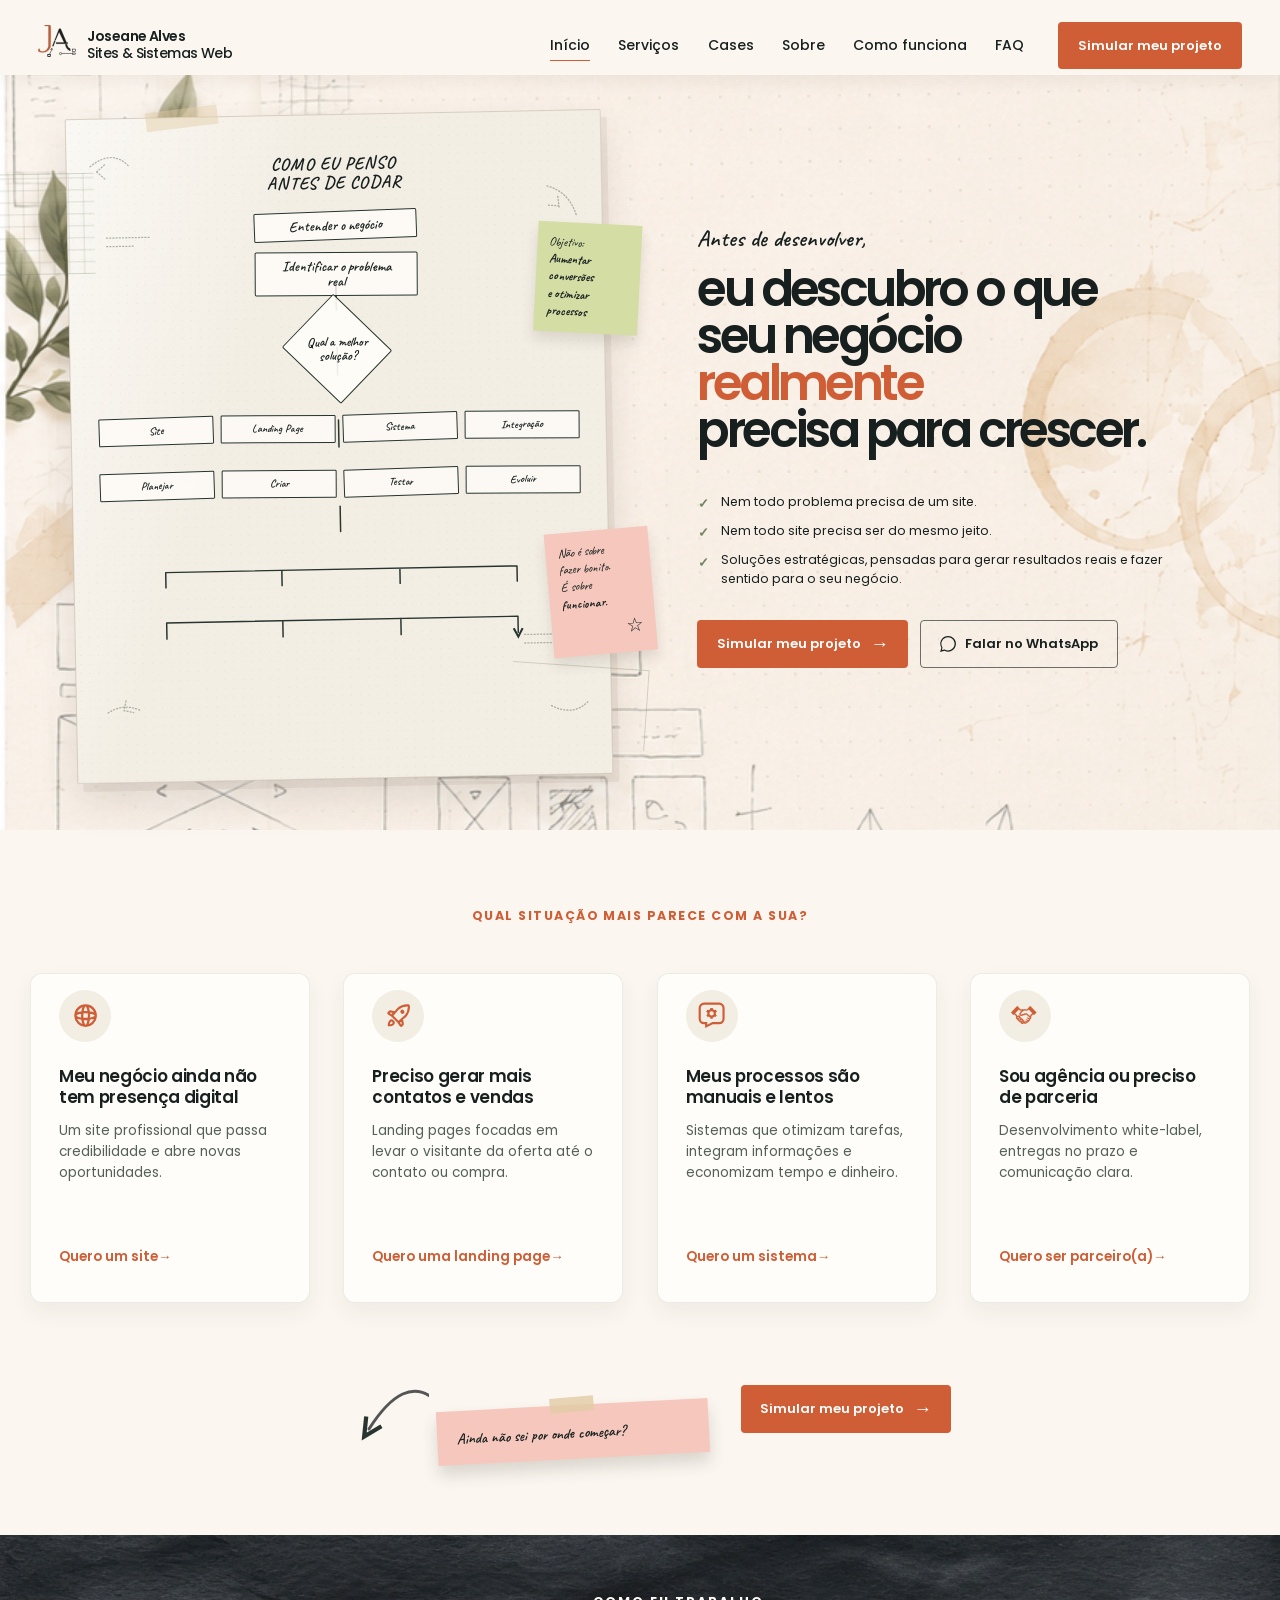
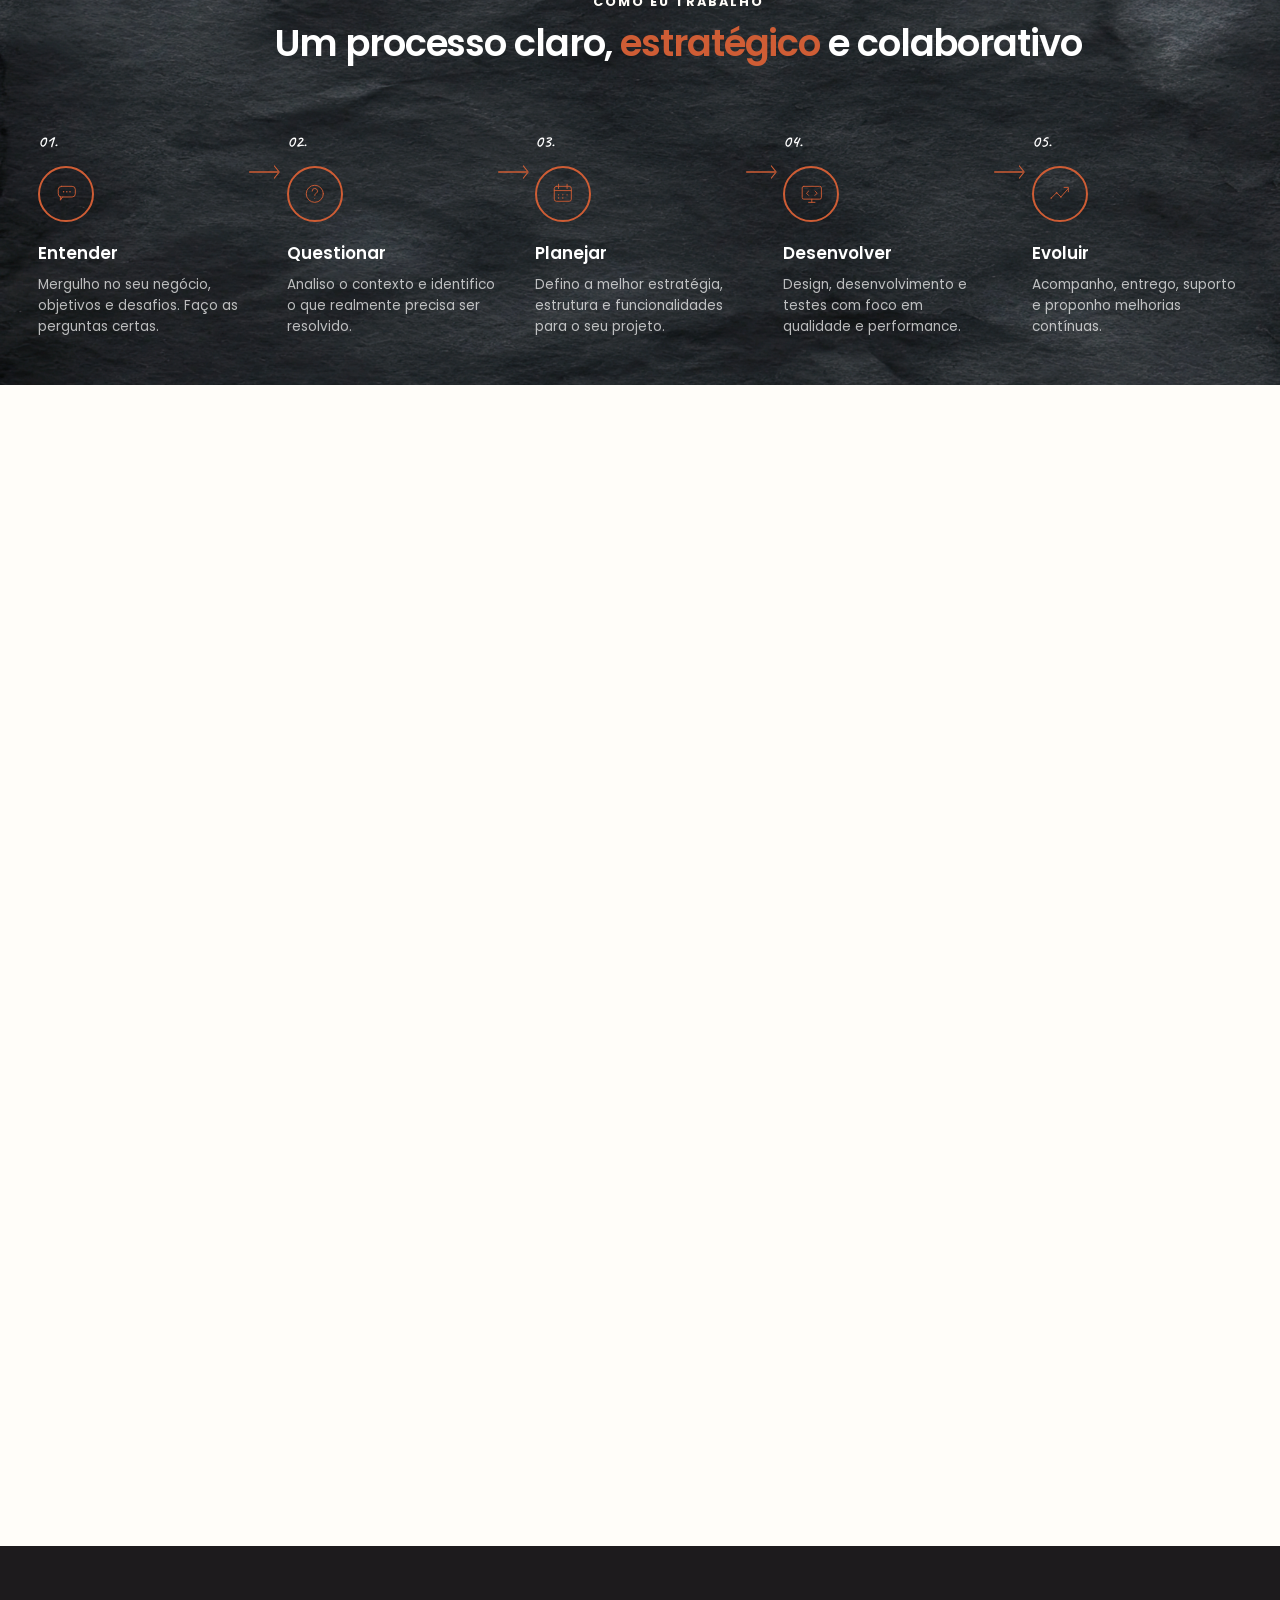
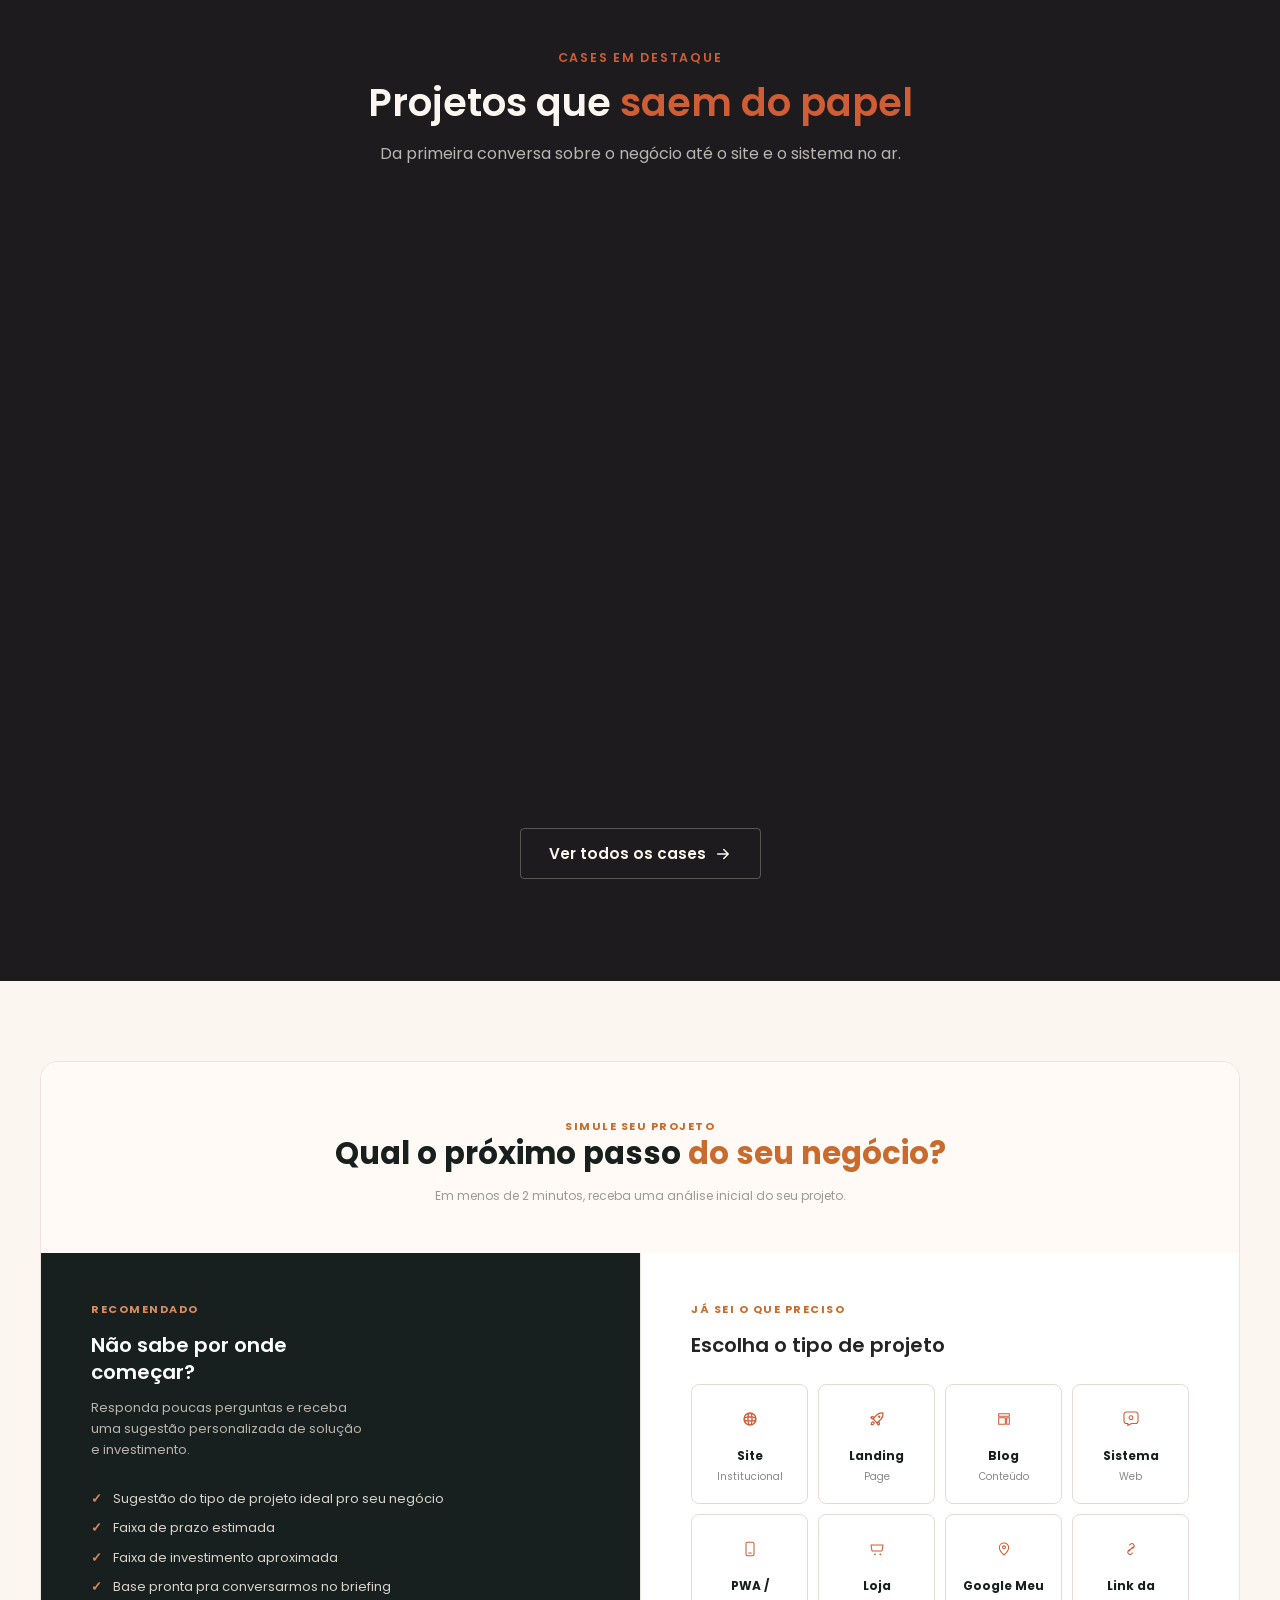
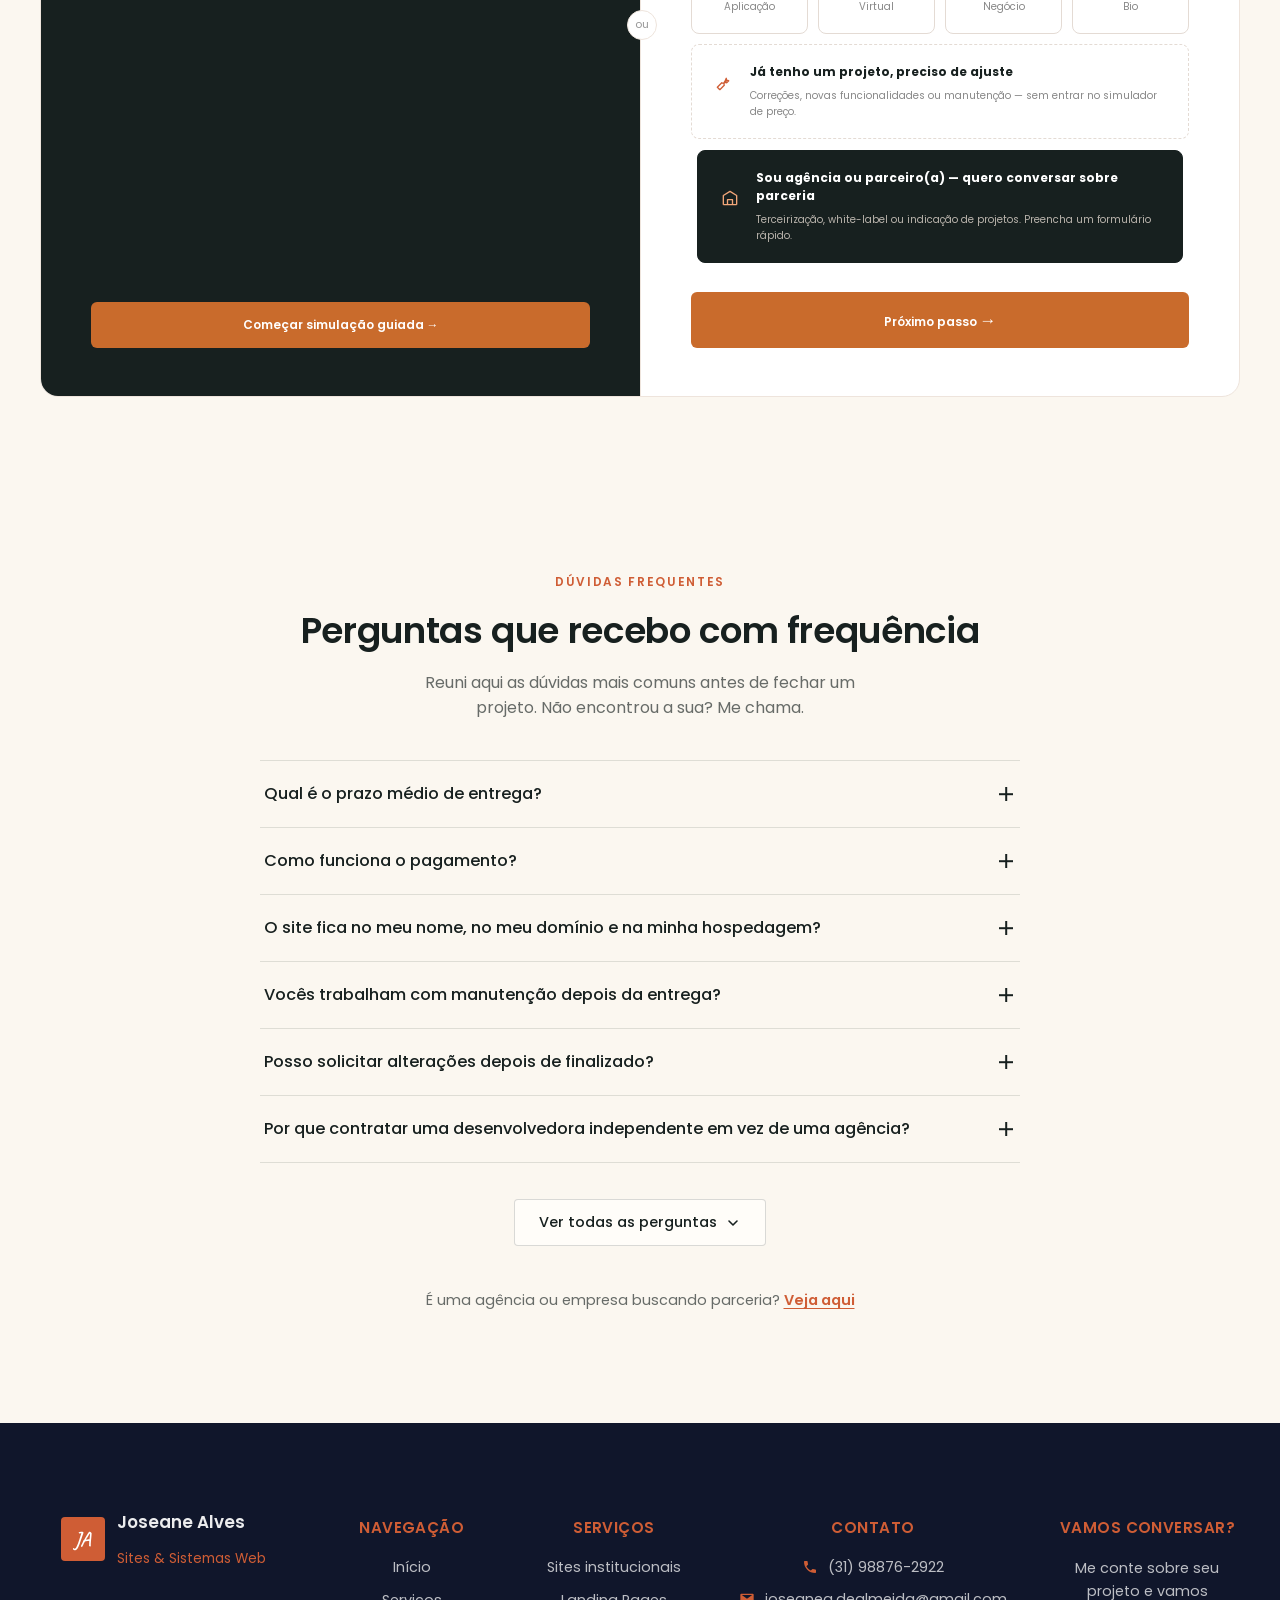
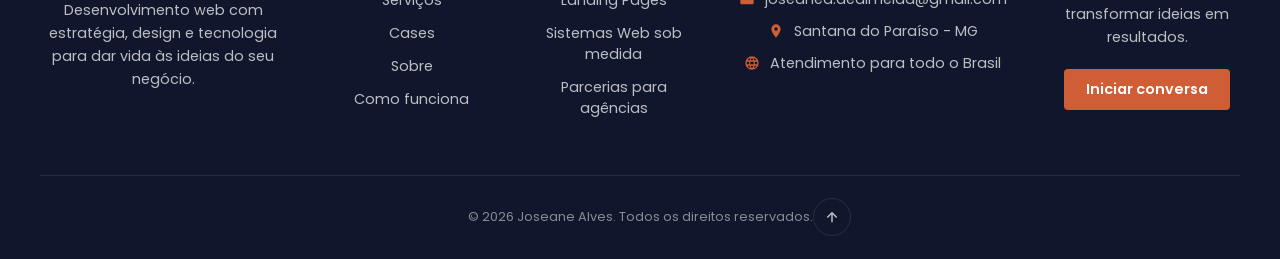
==== commit e08dec82: "Alteraçao da logo e do favicon do site" ====
--- a/index.html
+++ b/index.html
@@ -7,6 +7,7 @@
   <meta name="viewport" content="width=device-width, initial-scale=1.0">
   <meta name="description"
     content="Joseane Alves — Sites e Sistemas Web pensados de forma estratégica para o seu negócio.">
+  <link rel="icon" href="assets/svg/logo-joseane-alves.svg" type="image/x-icon">
   <title>Joseane Alves | Sites &amp; Sistemas Web</title>
   <!-- Poppins organiza a interface; Caveat dá o tom humano aos elementos de processo. -->
   <link rel="preconnect" href="https://fonts.googleapis.com">
@@ -34,9 +35,14 @@
     <div class="site-header__inner container">
       <!-- A marca é um link para o início para facilitar o retorno à Hero. -->
       <a class="brand" href="#inicio" aria-label="Joseane Alves — início">
+        <img class="logo brand__monogram" aria-hidden="true" src="assets/svg/logo-joseane-alves.svg" alt="Logomarca Joseane Alves Sites & Sistemas WEB">
+        <span class="brand__name">Joseane Alves<small>Sites &amp; Sistemas Web</small></span>
+      </a>
+<!-- 
+      <a class="brand" href="#inicio" aria-label="Joseane Alves — início">
         <span class="brand__monogram" aria-hidden="true">JA</span>
         <span class="brand__name">Joseane Alves<small>Sites &amp; Sistemas Web</small></span>
-      </a>
+      </a> -->
 
       <!-- Esta navegação só aparece acima do breakpoint de tablet. -->
       <nav class="desktop-nav" aria-label="Navegação principal">
@@ -1826,7 +1832,7 @@
       </label>
  
       <button type="submit" class="botao-proximo">
-        Enviar pelo WhatsApp <span>→</span>
+        Enviar mensagem <span>→</span>
       </button>
  
     </form>
--- a/css/style.css
+++ b/css/style.css
@@ -127,16 +127,22 @@
 .brand__name {
    display: grid;
    gap: .1rem;
-   font-size: .84rem;
+   font-size: 14px;
    font-weight: 600;
    letter-spacing: -.04em;
    line-height: 1.1;
 }
 
 .brand__name small {
-   font-size: .52rem;
+   font-size: 14px;
    font-weight: 500;
 }
+
+.logo {
+    height: 48px;
+    margin-bottom: 10px;
+}
+
 
 .desktop-nav {
    display: flex;
@@ -151,6 +157,7 @@
 .desktop-nav a {
    position: relative;
    padding-block: .65rem;
+   font-size: 14px;
 }
 
 .desktop-nav a::after {
@@ -786,6 +793,15 @@
    }
 }
 
+@media (min-width:768px){
+   .logo{
+      height: 32px;
+      margin-bottom: 10px;
+
+   }
+}
+
+
 @media (min-width:561px) and (max-width:720px) {
 
    .paper-image {
@@ -802,6 +818,10 @@
    h1 {
       font-size: clamp(2rem, 7vw, 2.85rem);
       line-height: .98;
+   }
+   .button--primary,
+   .button--secondary{
+      width: 100%;
    }
 
 }
--- a/components/simulador.css
+++ b/components/simulador.css
@@ -152,7 +152,7 @@
 .beneficio-lista li {
     position: relative;
     padding-left: 22px;
-
+    text-align: left !important;
     font-size: 13px;
     line-height: 1.5;
 
@@ -1030,6 +1030,10 @@
         font-size: 22px;
     }
 
+    .beneficio-lista li{
+        text-align: left !important;
+    }
+
     .opcoes-projeto {
         grid-template-columns: repeat(2, 1fr);
     }
--- a/components/cases.css
+++ b/components/cases.css
@@ -344,9 +344,21 @@
   }
 }
 
+@media (min-width: 561px) and (max-width:719px) {
+  .cases__view-all {
+    width: 100% !important;
+    justify-content: center !important;
+  }
+}
+
 @media (max-width: 560px) {
   .cases {
     padding: 56px 18px;
+  }
+
+  .cases__view-all {
+    width: 100% !important;
+    justify-content: center !important;
   }
 
   .cases__mockup {
@@ -387,4 +399,4 @@
   .cases__link:hover .cases__link-icon {
     transform: none;
   }
-}
+}
